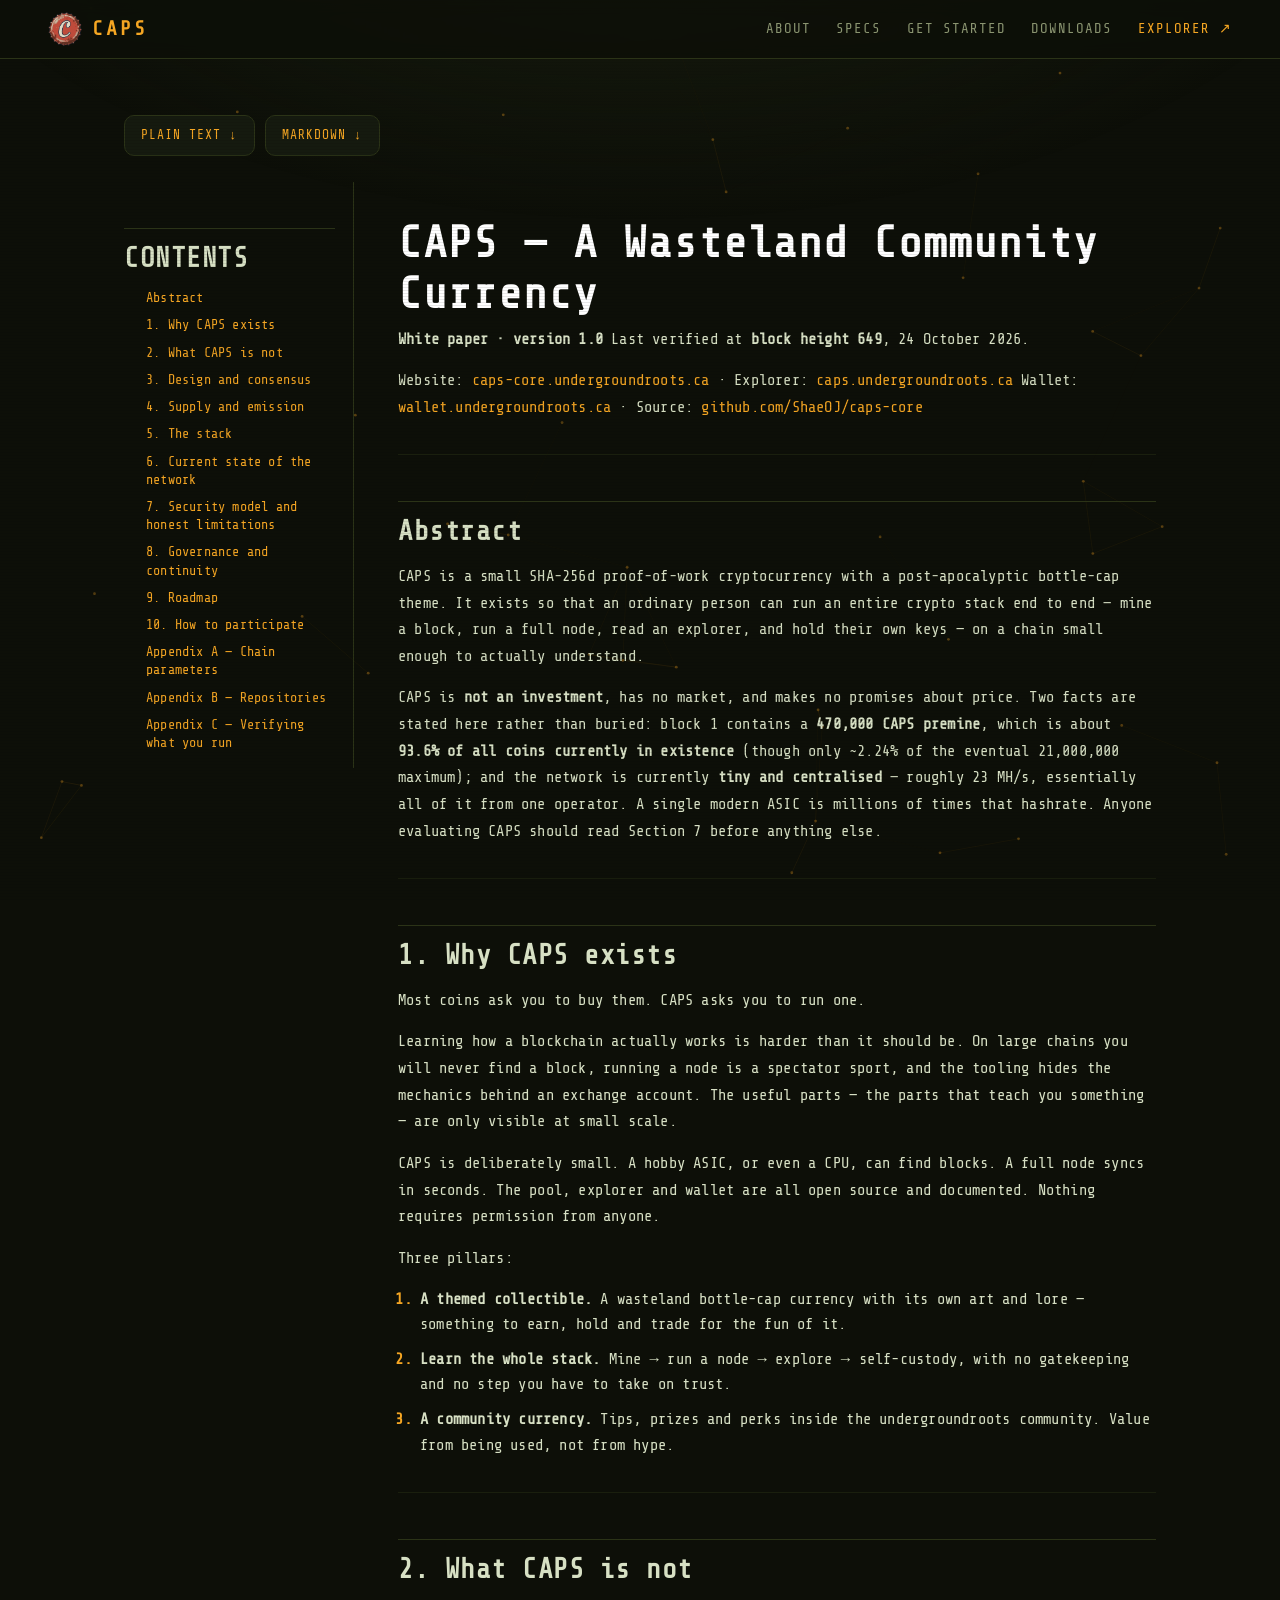
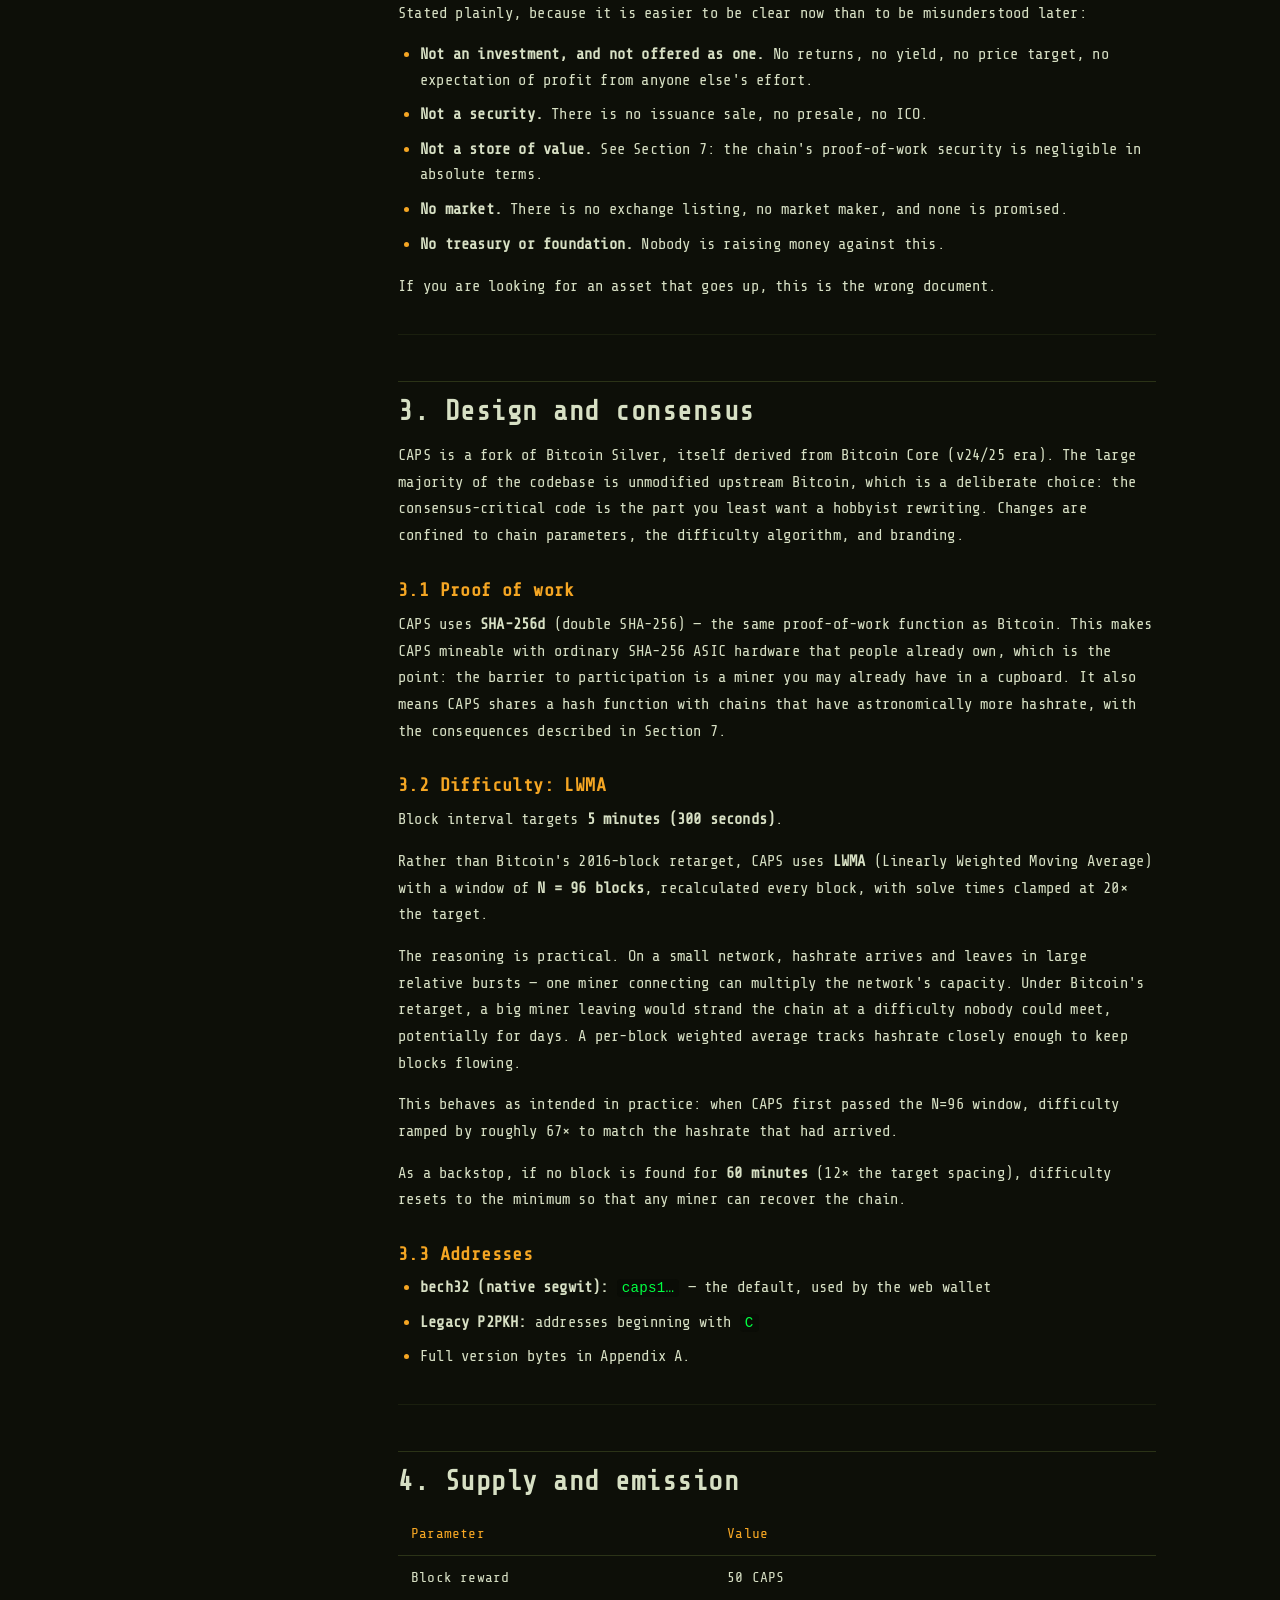
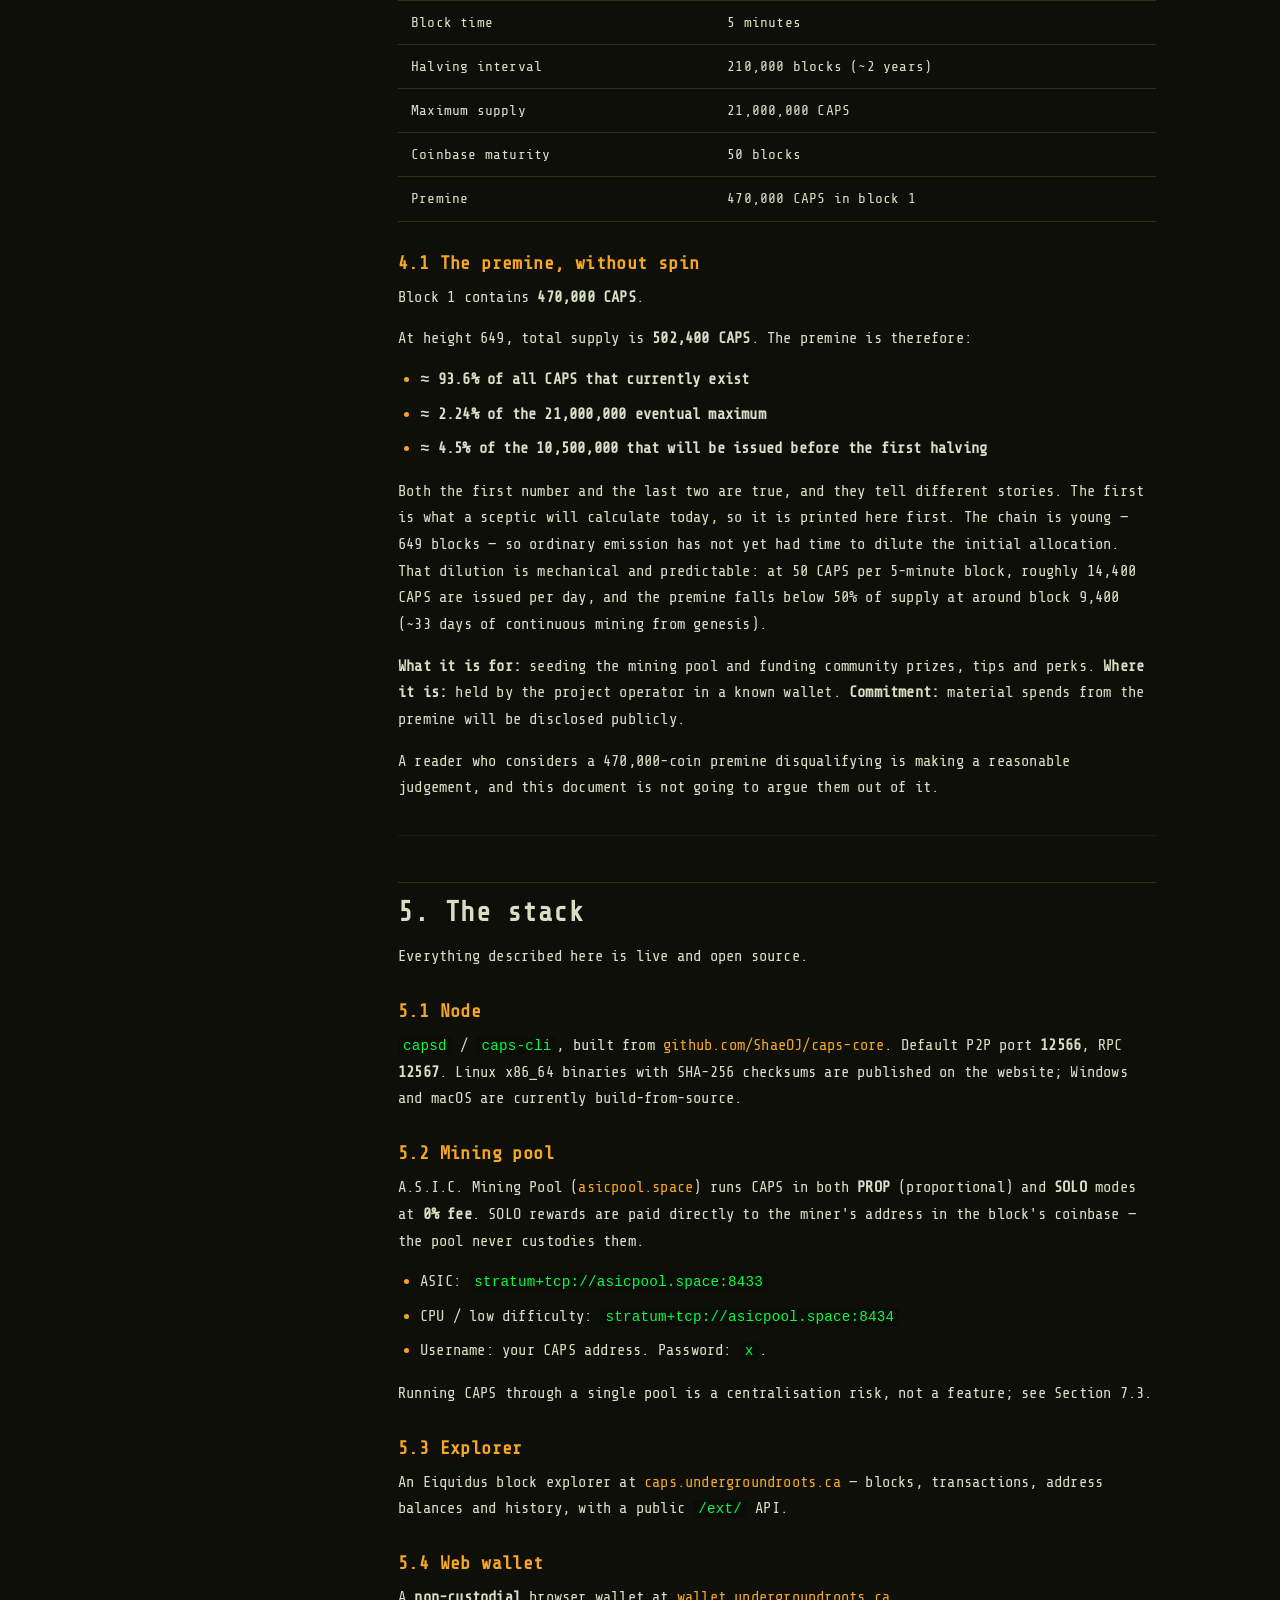
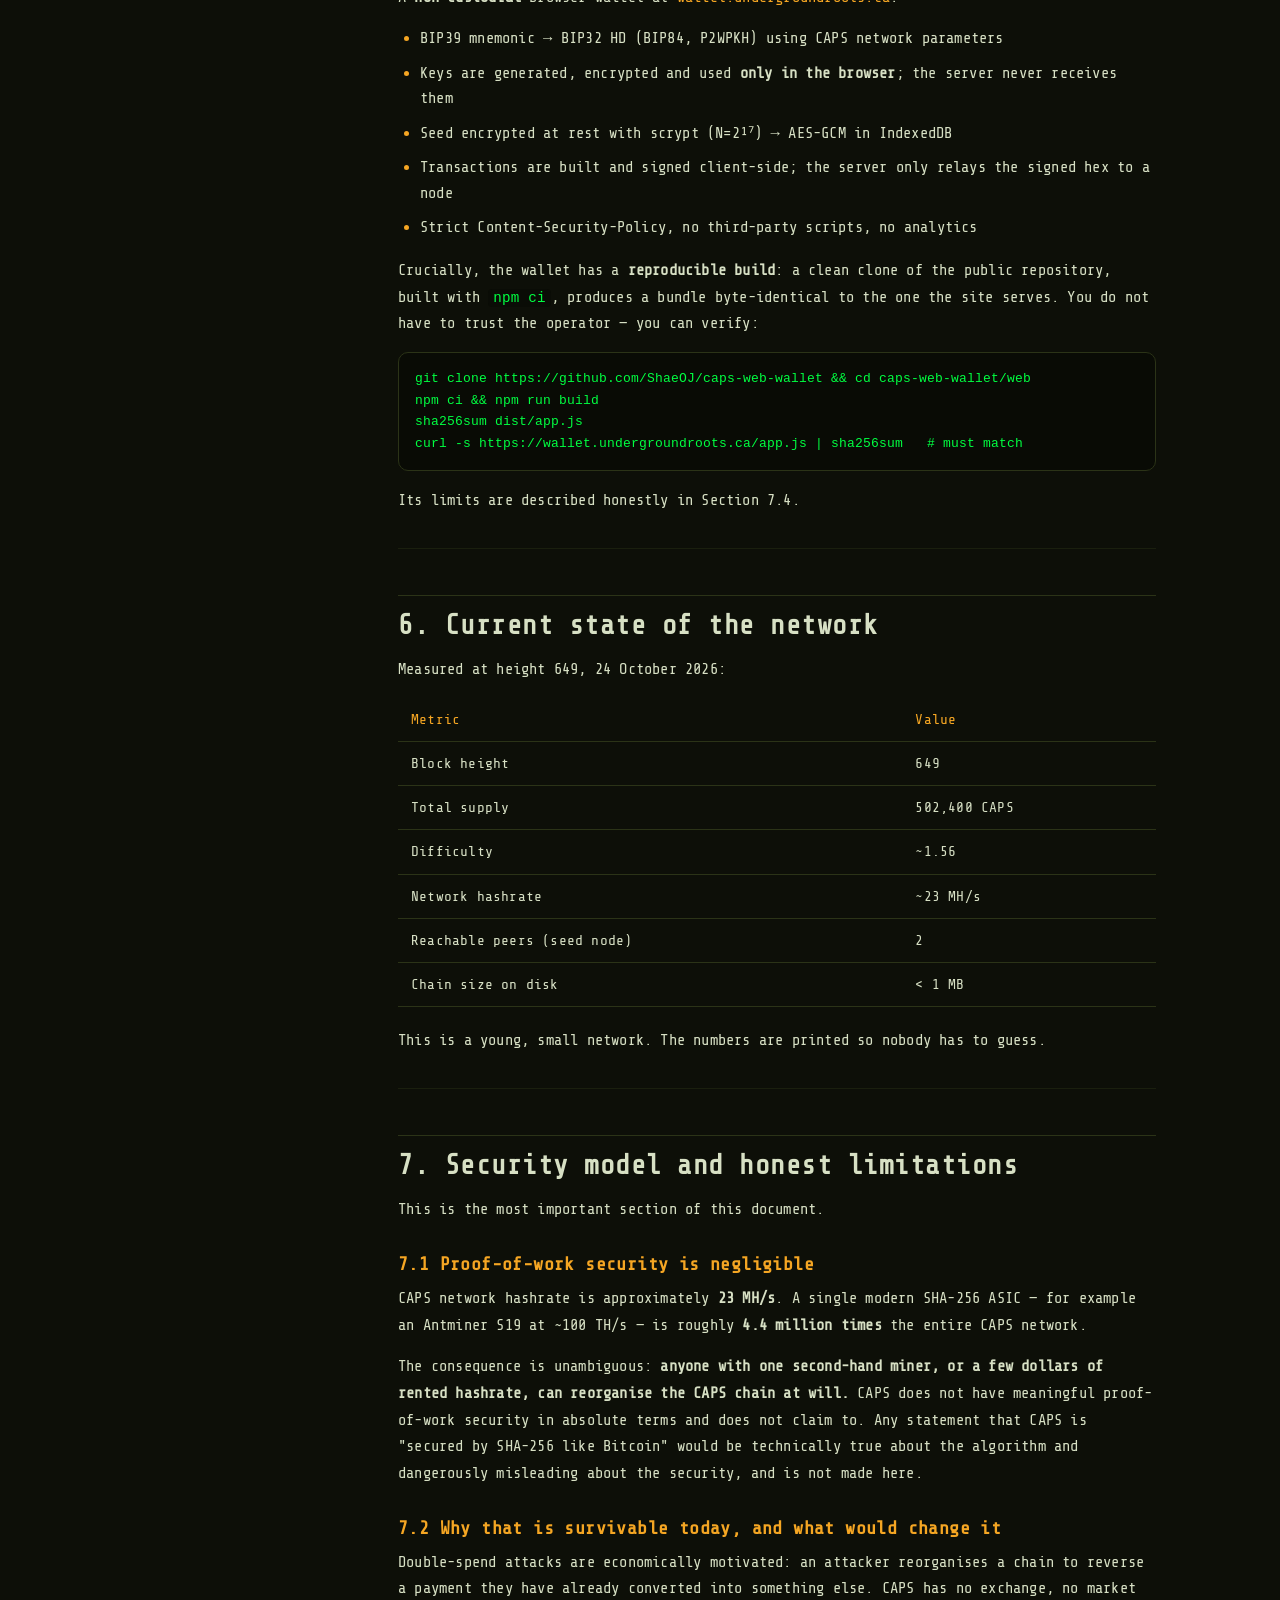
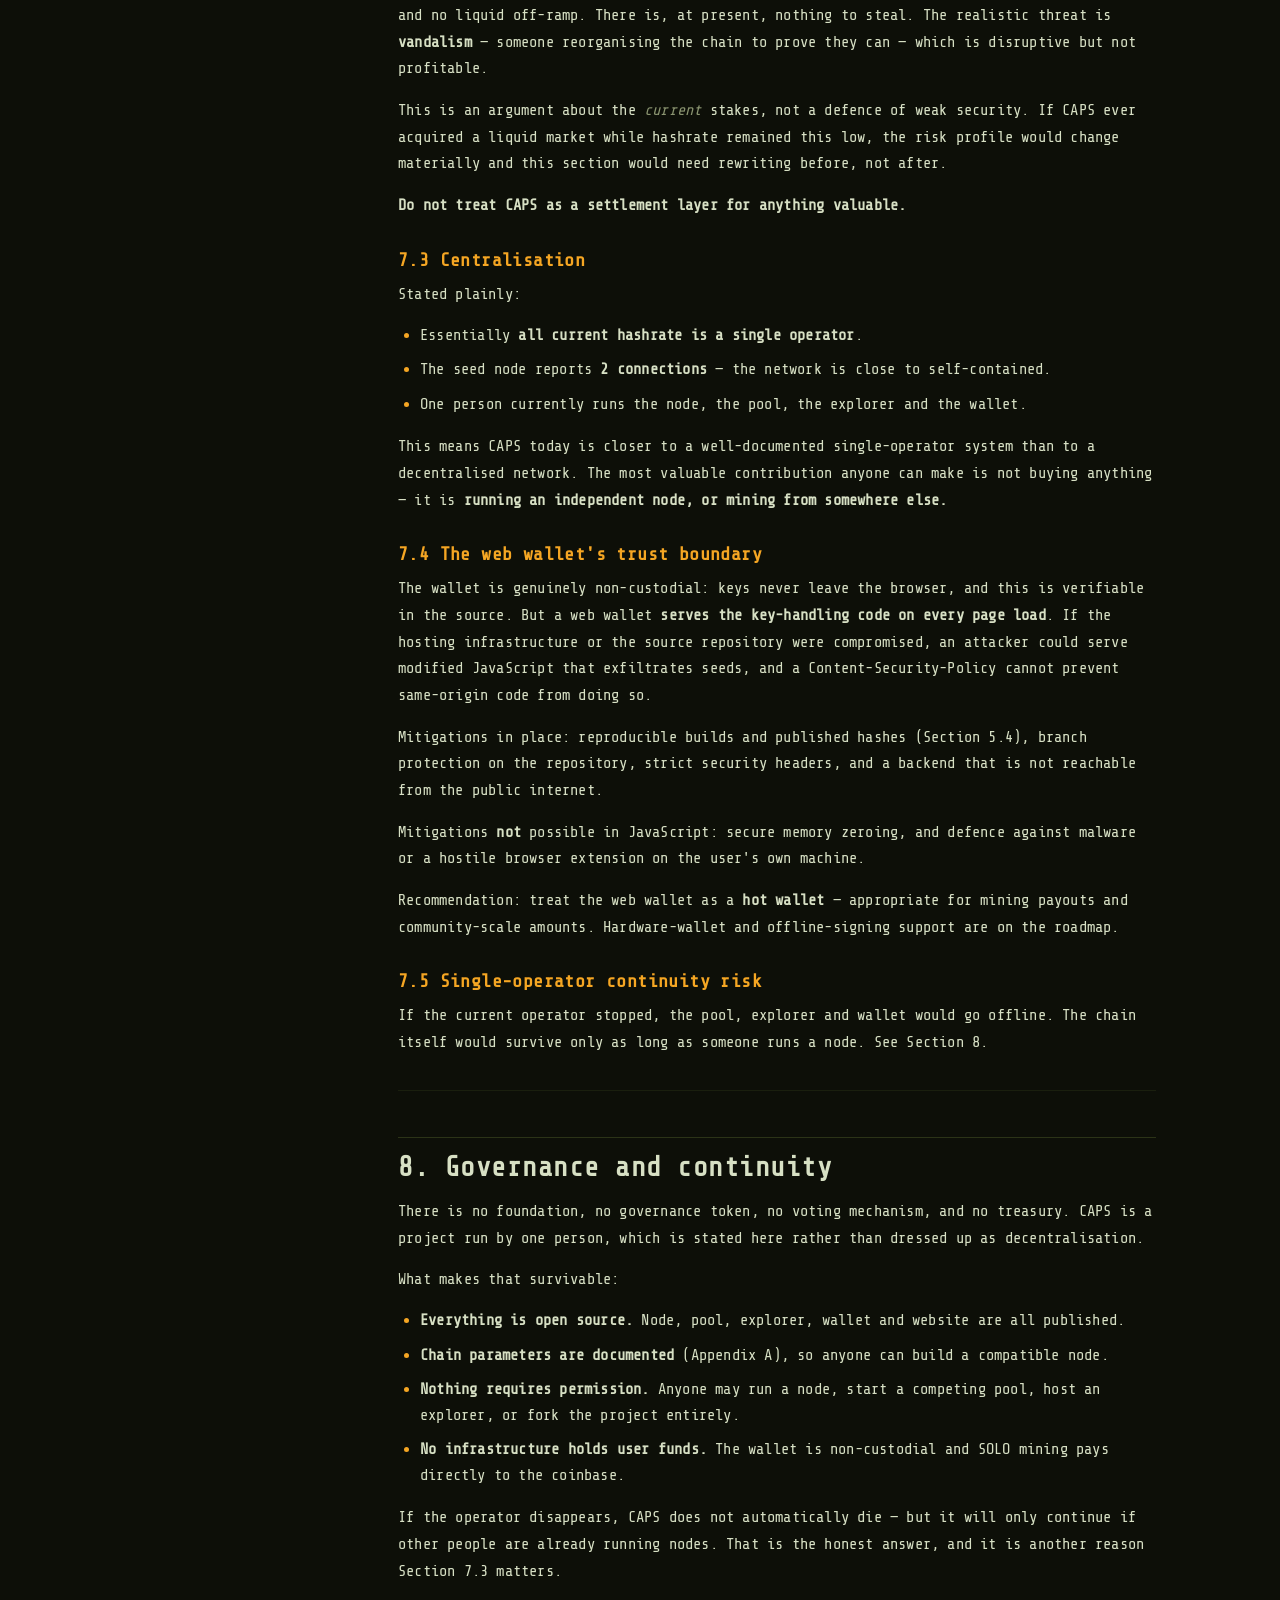
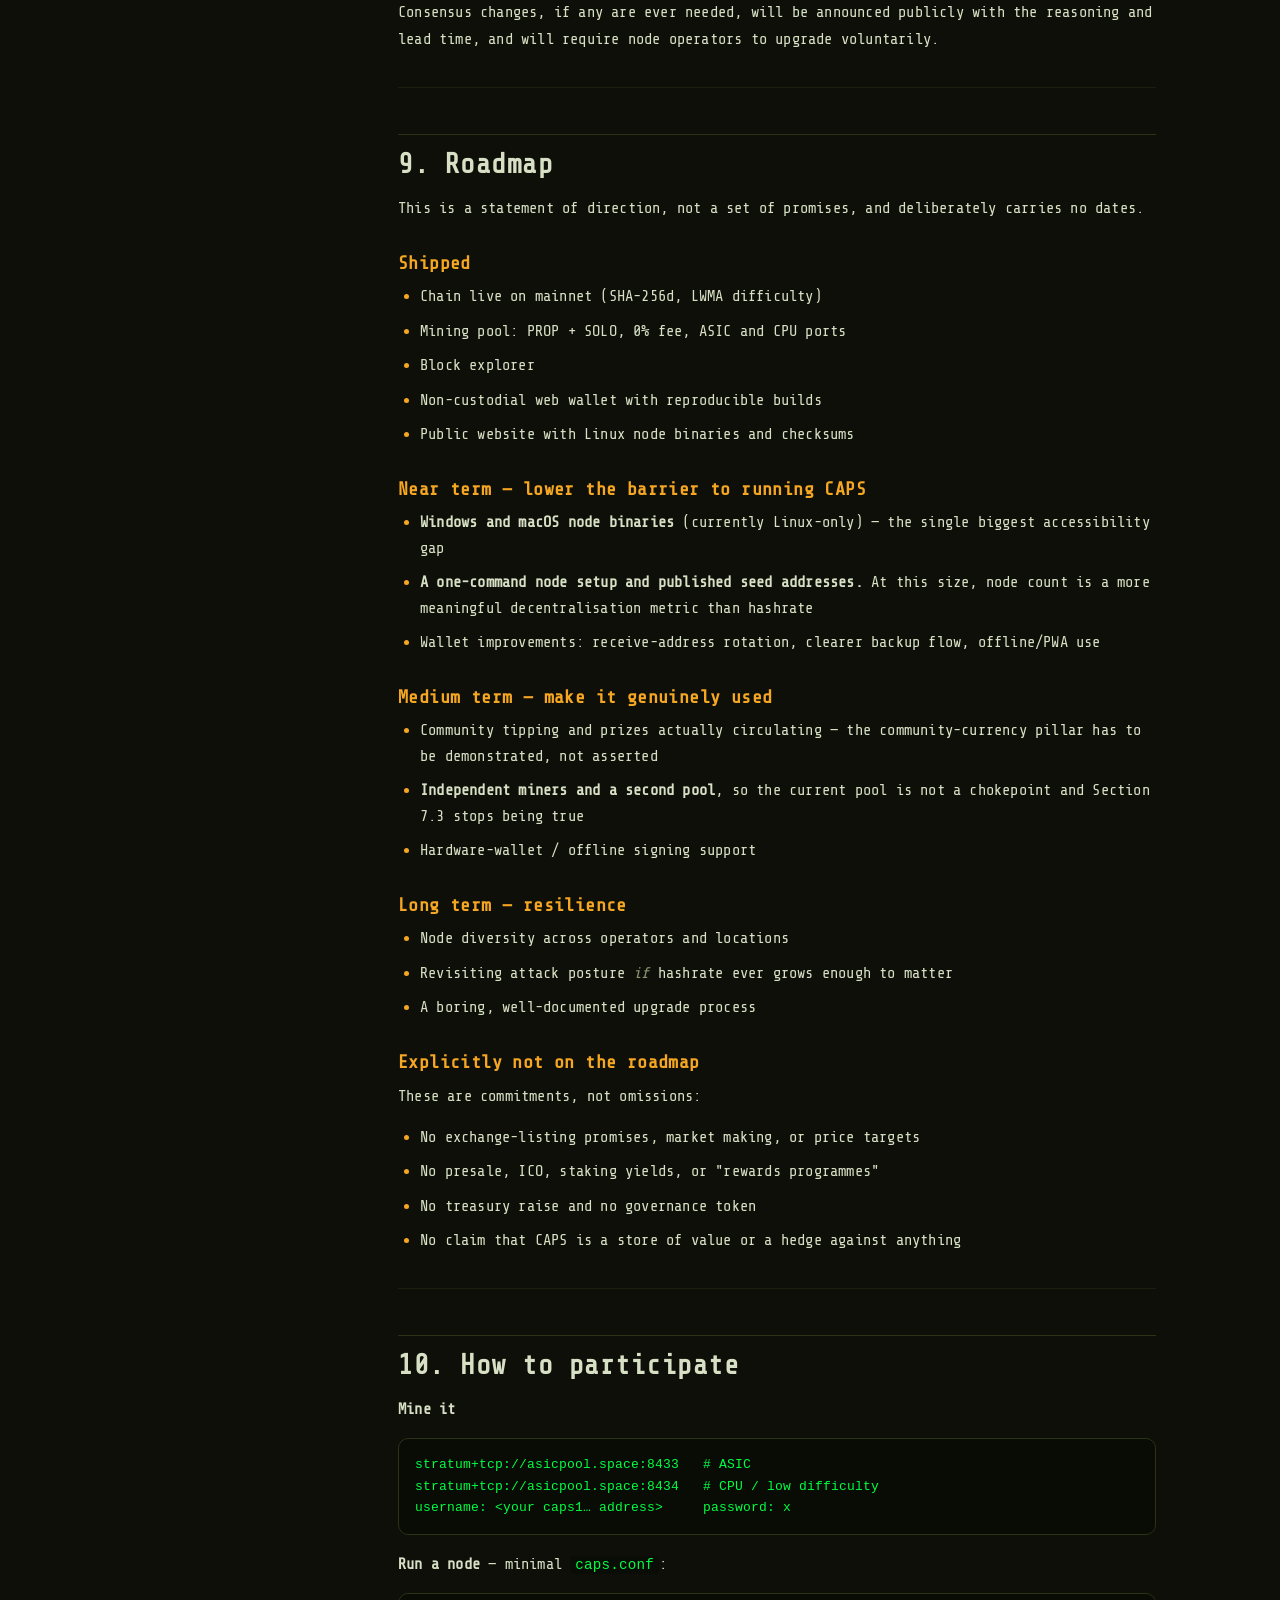
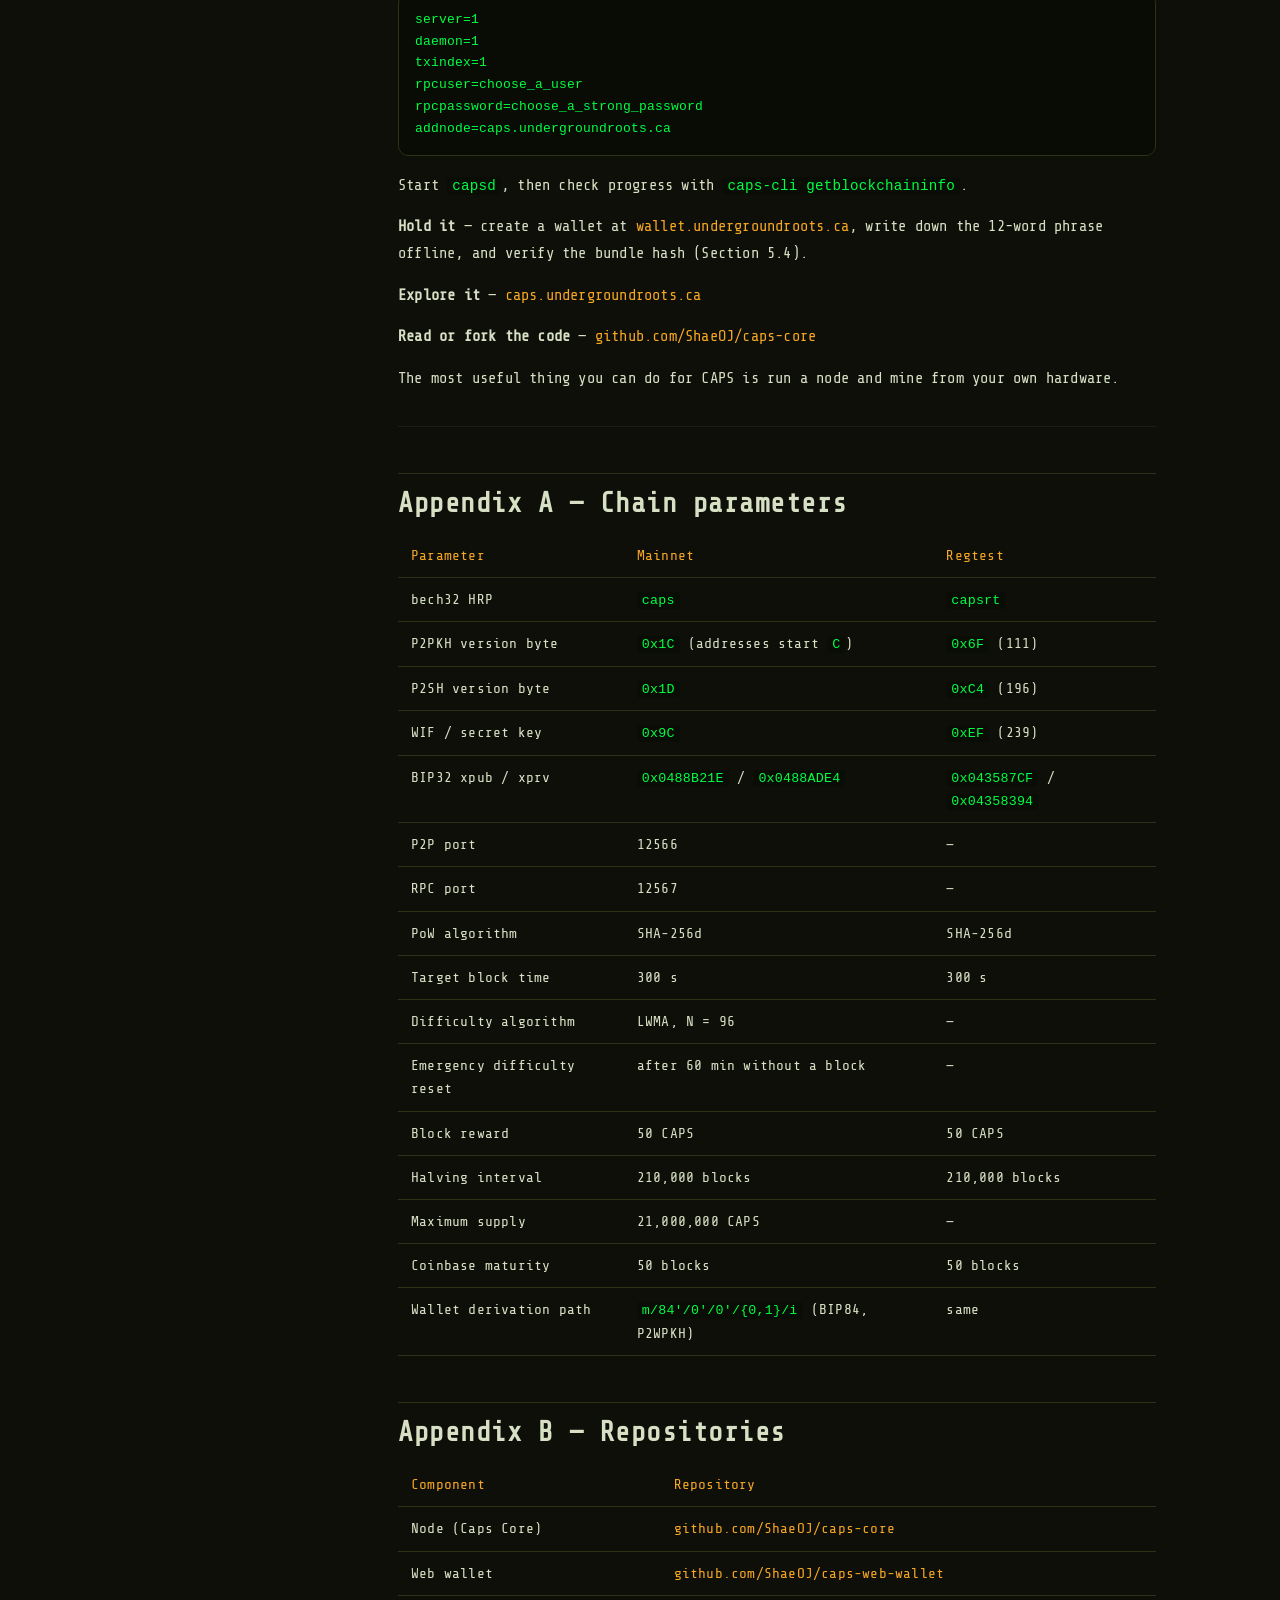
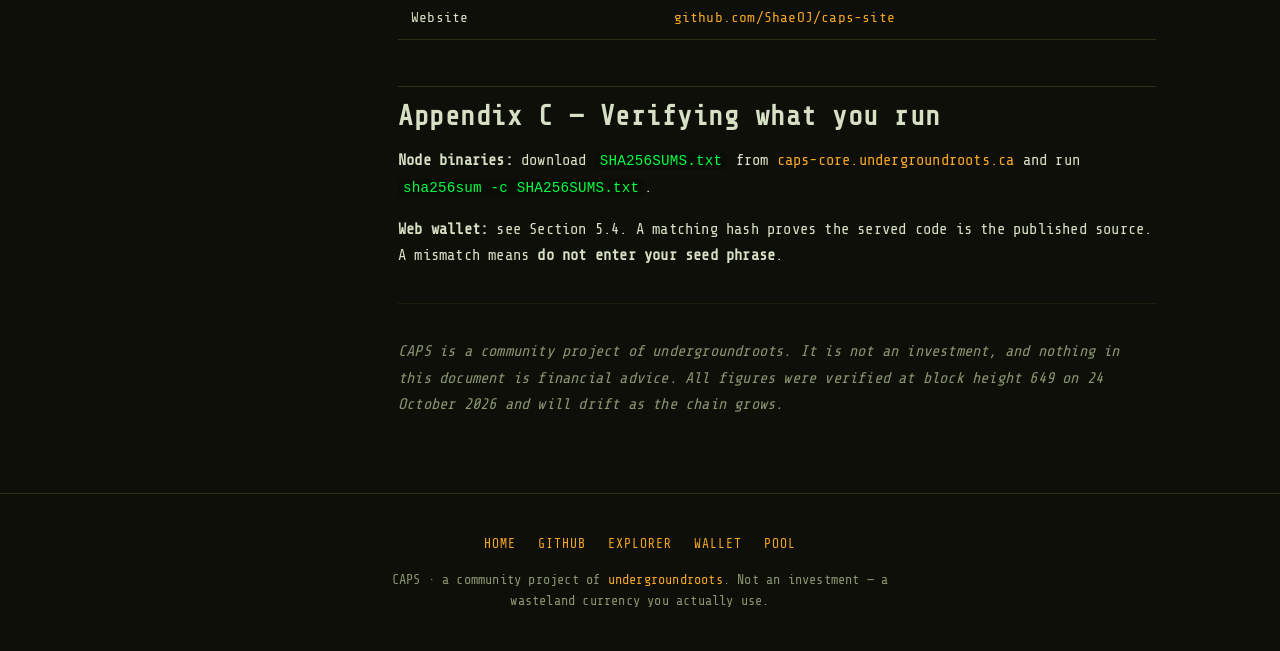
==== whitepaper/index.html @ e80e2172 "Auto-refresh the white paper's live figures daily The paper stamps itself "last verified at height N" ====
<!doctype html>
<html lang="en"><head>
<meta charset="utf-8">
<meta name="viewport" content="width=device-width, initial-scale=1">
<meta name="color-scheme" content="dark">
<title>CAPS White Paper v1.0</title>
<meta name="description" content="The CAPS white paper: design, consensus, supply and emission, the premine stated plainly, and an honest account of the network's security limitations.">
<meta property="og:title" content="CAPS White Paper v1.0">
<meta property="og:description" content="Design, consensus, supply, and an honest account of CAPS's security limitations.">
<meta property="og:image" content="/assets/caps-og.png">
<link rel="icon" type="image/png" href="/assets/favicon.png">
<link rel="stylesheet" href="/assets/style.css">
<link rel="stylesheet" href="/assets/paper.css">
</head><body>
<canvas id="bgfx" aria-hidden="true"></canvas>
<div class="scanlines" aria-hidden="true"></div>

<header class="site-nav">
  <a class="brand" href="/"><img src="/assets/caps-logo.png" alt="" width="34" height="34"><span>CAPS</span></a>
  <nav>
    <a href="/#about">About</a>
    <a href="/#specs">Specs</a>
    <a href="/#start">Get started</a>
    <a href="/#downloads">Downloads</a>
    <a class="ext" href="https://caps.undergroundroots.ca">Explorer &#8599;</a>
  </nav>
</header>

<main class="paper">
  <div class="paper-actions">
    <a class="btn" href="/whitepaper/CAPS_whitepaper_v1.0.txt">Plain text &#8595;</a>
    <a class="btn" href="/whitepaper/CAPS_whitepaper_v1.0.md">Markdown &#8595;</a>
  </div>
  <aside class="toc"><h2>Contents</h2><ul><li><a href="#abstract">Abstract</a></li>
<li><a href="#1-why-caps-exists">1. Why CAPS exists</a></li>
<li><a href="#2-what-caps-is-not">2. What CAPS is not</a></li>
<li><a href="#3-design-and-consensus">3. Design and consensus</a></li>
<li><a href="#4-supply-and-emission">4. Supply and emission</a></li>
<li><a href="#5-the-stack">5. The stack</a></li>
<li><a href="#6-current-state-of-the-network">6. Current state of the network</a></li>
<li><a href="#7-security-model-and-honest-limitations">7. Security model and honest limitations</a></li>
<li><a href="#8-governance-and-continuity">8. Governance and continuity</a></li>
<li><a href="#9-roadmap">9. Roadmap</a></li>
<li><a href="#10-how-to-participate">10. How to participate</a></li>
<li><a href="#appendix-a-chain-parameters">Appendix A — Chain parameters</a></li>
<li><a href="#appendix-b-repositories">Appendix B — Repositories</a></li>
<li><a href="#appendix-c-verifying-what-you-run">Appendix C — Verifying what you run</a></li></ul></aside>
  <article>
<h1>CAPS — A Wasteland Community Currency</h1>
<p><strong>White paper · version 1.0</strong> Last verified at <strong>block height 649</strong>, 24 October 2026.</p>
<p>Website: <a href="https://caps-core.undergroundroots.ca">caps-core.undergroundroots.ca</a> · Explorer: <a href="https://caps.undergroundroots.ca">caps.undergroundroots.ca</a> Wallet: <a href="https://wallet.undergroundroots.ca">wallet.undergroundroots.ca</a> · Source: <a href="https://github.com/ShaeOJ/caps-core">github.com/ShaeOJ/caps-core</a></p>
<hr>
<h2 id="abstract">Abstract</h2>
<p>CAPS is a small SHA-256d proof-of-work cryptocurrency with a post-apocalyptic bottle-cap theme. It exists so that an ordinary person can run an entire crypto stack end to end — mine a block, run a full node, read an explorer, and hold their own keys — on a chain small enough to actually understand.</p>
<p>CAPS is <strong>not an investment</strong>, has no market, and makes no promises about price. Two facts are stated here rather than buried: block 1 contains a <strong>470,000 CAPS premine</strong>, which is about <strong>93.6% of all coins currently in existence</strong> (though only ~2.24% of the eventual 21,000,000 maximum); and the network is currently <strong>tiny and centralised</strong> — roughly 23 MH/s, essentially all of it from one operator. A single modern ASIC is millions of times that hashrate. Anyone evaluating CAPS should read Section 7 before anything else.</p>
<hr>
<h2 id="1-why-caps-exists">1. Why CAPS exists</h2>
<p>Most coins ask you to buy them. CAPS asks you to run one.</p>
<p>Learning how a blockchain actually works is harder than it should be. On large chains you will never find a block, running a node is a spectator sport, and the tooling hides the mechanics behind an exchange account. The useful parts — the parts that teach you something — are only visible at small scale.</p>
<p>CAPS is deliberately small. A hobby ASIC, or even a CPU, can find blocks. A full node syncs in seconds. The pool, explorer and wallet are all open source and documented. Nothing requires permission from anyone.</p>
<p>Three pillars:</p>
<ol><li><strong>A themed collectible.</strong> A wasteland bottle-cap currency with its own art and lore — something to earn, hold and trade for the fun of it.</li><li><strong>Learn the whole stack.</strong> Mine → run a node → explore → self-custody, with no gatekeeping and no step you have to take on trust.</li><li><strong>A community currency.</strong> Tips, prizes and perks inside the undergroundroots community. Value from being used, not from hype.</li></ol>
<hr>
<h2 id="2-what-caps-is-not">2. What CAPS is not</h2>
<p>Stated plainly, because it is easier to be clear now than to be misunderstood later:</p>
<ul><li><strong>Not an investment, and not offered as one.</strong> No returns, no yield, no price target, no expectation of profit from anyone else&#x27;s effort.</li><li><strong>Not a security.</strong> There is no issuance sale, no presale, no ICO.</li><li><strong>Not a store of value.</strong> See Section 7: the chain&#x27;s proof-of-work security is negligible in absolute terms.</li><li><strong>No market.</strong> There is no exchange listing, no market maker, and none is promised.</li><li><strong>No treasury or foundation.</strong> Nobody is raising money against this.</li></ul>
<p>If you are looking for an asset that goes up, this is the wrong document.</p>
<hr>
<h2 id="3-design-and-consensus">3. Design and consensus</h2>
<p>CAPS is a fork of Bitcoin Silver, itself derived from Bitcoin Core (v24/25 era). The large majority of the codebase is unmodified upstream Bitcoin, which is a deliberate choice: the consensus-critical code is the part you least want a hobbyist rewriting. Changes are confined to chain parameters, the difficulty algorithm, and branding.</p>
<h3 id="3-1-proof-of-work">3.1 Proof of work</h3>
<p>CAPS uses <strong>SHA-256d</strong> (double SHA-256) — the same proof-of-work function as Bitcoin. This makes CAPS mineable with ordinary SHA-256 ASIC hardware that people already own, which is the point: the barrier to participation is a miner you may already have in a cupboard. It also means CAPS shares a hash function with chains that have astronomically more hashrate, with the consequences described in Section 7.</p>
<h3 id="3-2-difficulty-lwma">3.2 Difficulty: LWMA</h3>
<p>Block interval targets <strong>5 minutes (300 seconds)</strong>.</p>
<p>Rather than Bitcoin&#x27;s 2016-block retarget, CAPS uses <strong>LWMA</strong> (Linearly Weighted Moving Average) with a window of <strong>N = 96 blocks</strong>, recalculated every block, with solve times clamped at 20× the target.</p>
<p>The reasoning is practical. On a small network, hashrate arrives and leaves in large relative bursts — one miner connecting can multiply the network&#x27;s capacity. Under Bitcoin&#x27;s retarget, a big miner leaving would strand the chain at a difficulty nobody could meet, potentially for days. A per-block weighted average tracks hashrate closely enough to keep blocks flowing.</p>
<p>This behaves as intended in practice: when CAPS first passed the N=96 window, difficulty ramped by roughly 67× to match the hashrate that had arrived.</p>
<p>As a backstop, if no block is found for <strong>60 minutes</strong> (12× the target spacing), difficulty resets to the minimum so that any miner can recover the chain.</p>
<h3 id="3-3-addresses">3.3 Addresses</h3>
<ul><li><strong>bech32 (native segwit):</strong> <code>caps1…</code> — the default, used by the web wallet</li><li><strong>Legacy P2PKH:</strong> addresses beginning with <code>C</code></li><li>Full version bytes in Appendix A.</li></ul>
<hr>
<h2 id="4-supply-and-emission">4. Supply and emission</h2>
<div class="tw"><table><thead><tr><th>Parameter</th><th>Value</th></tr></thead><tbody>
<tr><td>Block reward</td><td>50 CAPS</td></tr>
<tr><td>Block time</td><td>5 minutes</td></tr>
<tr><td>Halving interval</td><td>210,000 blocks (~2 years)</td></tr>
<tr><td>Maximum supply</td><td>21,000,000 CAPS</td></tr>
<tr><td>Coinbase maturity</td><td>50 blocks</td></tr>
<tr><td>Premine</td><td>470,000 CAPS in block 1</td></tr>
</tbody></table></div>
<h3 id="4-1-the-premine-without-spin">4.1 The premine, without spin</h3>
<p>Block 1 contains <strong>470,000 CAPS</strong>.</p>
<p>At height 649, total supply is <strong>502,400 CAPS</strong>. The premine is therefore:</p>
<ul><li><strong>≈ 93.6% of all CAPS that currently exist</strong></li><li><strong>≈ 2.24% of the 21,000,000 eventual maximum</strong></li><li><strong>≈ 4.5% of the 10,500,000 that will be issued before the first halving</strong></li></ul>
<p>Both the first number and the last two are true, and they tell different stories. The first is what a sceptic will calculate today, so it is printed here first. The chain is young — 649 blocks — so ordinary emission has not yet had time to dilute the initial allocation. That dilution is mechanical and predictable: at 50 CAPS per 5-minute block, roughly 14,400 CAPS are issued per day, and the premine falls below 50% of supply at around block 9,400 (~33 days of continuous mining from genesis).</p>
<p><strong>What it is for:</strong> seeding the mining pool and funding community prizes, tips and perks. <strong>Where it is:</strong> held by the project operator in a known wallet. <strong>Commitment:</strong> material spends from the premine will be disclosed publicly.</p>
<p>A reader who considers a 470,000-coin premine disqualifying is making a reasonable judgement, and this document is not going to argue them out of it.</p>
<hr>
<h2 id="5-the-stack">5. The stack</h2>
<p>Everything described here is live and open source.</p>
<h3 id="5-1-node">5.1 Node</h3>
<p><code>capsd</code> / <code>caps-cli</code>, built from <a href="https://github.com/ShaeOJ/caps-core">github.com/ShaeOJ/caps-core</a>. Default P2P port <strong>12566</strong>, RPC <strong>12567</strong>. Linux x86_64 binaries with SHA-256 checksums are published on the website; Windows and macOS are currently build-from-source.</p>
<h3 id="5-2-mining-pool">5.2 Mining pool</h3>
<p>A.S.I.C. Mining Pool (<a href="https://asicpool.space">asicpool.space</a>) runs CAPS in both <strong>PROP</strong> (proportional) and <strong>SOLO</strong> modes at <strong>0% fee</strong>. SOLO rewards are paid directly to the miner&#x27;s address in the block&#x27;s coinbase — the pool never custodies them.</p>
<ul><li>ASIC: <code>stratum+tcp://asicpool.space:8433</code></li><li>CPU / low difficulty: <code>stratum+tcp://asicpool.space:8434</code></li><li>Username: your CAPS address. Password: <code>x</code>.</li></ul>
<p>Running CAPS through a single pool is a centralisation risk, not a feature; see Section 7.3.</p>
<h3 id="5-3-explorer">5.3 Explorer</h3>
<p>An Eiquidus block explorer at <a href="https://caps.undergroundroots.ca">caps.undergroundroots.ca</a> — blocks, transactions, address balances and history, with a public <code>/ext/</code> API.</p>
<h3 id="5-4-web-wallet">5.4 Web wallet</h3>
<p>A <strong>non-custodial</strong> browser wallet at <a href="https://wallet.undergroundroots.ca">wallet.undergroundroots.ca</a>.</p>
<ul><li>BIP39 mnemonic → BIP32 HD (BIP84, P2WPKH) using CAPS network parameters</li><li>Keys are generated, encrypted and used <strong>only in the browser</strong>; the server never receives them</li><li>Seed encrypted at rest with scrypt (N=2¹⁷) → AES-GCM in IndexedDB</li><li>Transactions are built and signed client-side; the server only relays the signed hex to a node</li><li>Strict Content-Security-Policy, no third-party scripts, no analytics</li></ul>
<p>Crucially, the wallet has a <strong>reproducible build</strong>: a clean clone of the public repository, built with <code>npm ci</code>, produces a bundle byte-identical to the one the site serves. You do not have to trust the operator — you can verify:</p>
<pre><code>git clone https://github.com/ShaeOJ/caps-web-wallet &amp;&amp; cd caps-web-wallet/web
npm ci &amp;&amp; npm run build
sha256sum dist/app.js
curl -s https://wallet.undergroundroots.ca/app.js | sha256sum   # must match</code></pre>
<p>Its limits are described honestly in Section 7.4.</p>
<hr>
<h2 id="6-current-state-of-the-network">6. Current state of the network</h2>
<p>Measured at height 649, 24 October 2026:</p>
<div class="tw"><table><thead><tr><th>Metric</th><th>Value</th></tr></thead><tbody>
<tr><td>Block height</td><td>649</td></tr>
<tr><td>Total supply</td><td>502,400 CAPS</td></tr>
<tr><td>Difficulty</td><td>~1.56</td></tr>
<tr><td>Network hashrate</td><td>~23 MH/s</td></tr>
<tr><td>Reachable peers (seed node)</td><td>2</td></tr>
<tr><td>Chain size on disk</td><td>&lt; 1 MB</td></tr>
</tbody></table></div>
<p>This is a young, small network. The numbers are printed so nobody has to guess.</p>
<hr>
<h2 id="7-security-model-and-honest-limitations">7. Security model and honest limitations</h2>
<p>This is the most important section of this document.</p>
<h3 id="7-1-proof-of-work-security-is-negligible">7.1 Proof-of-work security is negligible</h3>
<p>CAPS network hashrate is approximately <strong>23 MH/s</strong>. A single modern SHA-256 ASIC — for example an Antminer S19 at ~100 TH/s — is roughly <strong>4.4 million times</strong> the entire CAPS network.</p>
<p>The consequence is unambiguous: <strong>anyone with one second-hand miner, or a few dollars of rented hashrate, can reorganise the CAPS chain at will.</strong> CAPS does not have meaningful proof-of-work security in absolute terms and does not claim to. Any statement that CAPS is &quot;secured by SHA-256 like Bitcoin&quot; would be technically true about the algorithm and dangerously misleading about the security, and is not made here.</p>
<h3 id="7-2-why-that-is-survivable-today-and-what-would-change-it">7.2 Why that is survivable today, and what would change it</h3>
<p>Double-spend attacks are economically motivated: an attacker reorganises a chain to reverse a payment they have already converted into something else. CAPS has no exchange, no market and no liquid off-ramp. There is, at present, nothing to steal. The realistic threat is <strong>vandalism</strong> — someone reorganising the chain to prove they can — which is disruptive but not profitable.</p>
<p>This is an argument about the <em>current</em> stakes, not a defence of weak security. If CAPS ever acquired a liquid market while hashrate remained this low, the risk profile would change materially and this section would need rewriting before, not after.</p>
<p><strong>Do not treat CAPS as a settlement layer for anything valuable.</strong></p>
<h3 id="7-3-centralisation">7.3 Centralisation</h3>
<p>Stated plainly:</p>
<ul><li>Essentially <strong>all current hashrate is a single operator</strong>.</li><li>The seed node reports <strong>2 connections</strong> — the network is close to self-contained.</li><li>One person currently runs the node, the pool, the explorer and the wallet.</li></ul>
<p>This means CAPS today is closer to a well-documented single-operator system than to a decentralised network. The most valuable contribution anyone can make is not buying anything — it is <strong>running an independent node, or mining from somewhere else.</strong></p>
<h3 id="7-4-the-web-wallet-s-trust-boundary">7.4 The web wallet&#x27;s trust boundary</h3>
<p>The wallet is genuinely non-custodial: keys never leave the browser, and this is verifiable in the source. But a web wallet <strong>serves the key-handling code on every page load</strong>. If the hosting infrastructure or the source repository were compromised, an attacker could serve modified JavaScript that exfiltrates seeds, and a Content-Security-Policy cannot prevent same-origin code from doing so.</p>
<p>Mitigations in place: reproducible builds and published hashes (Section 5.4), branch protection on the repository, strict security headers, and a backend that is not reachable from the public internet.</p>
<p>Mitigations <strong>not</strong> possible in JavaScript: secure memory zeroing, and defence against malware or a hostile browser extension on the user&#x27;s own machine.</p>
<p>Recommendation: treat the web wallet as a <strong>hot wallet</strong> — appropriate for mining payouts and community-scale amounts. Hardware-wallet and offline-signing support are on the roadmap.</p>
<h3 id="7-5-single-operator-continuity-risk">7.5 Single-operator continuity risk</h3>
<p>If the current operator stopped, the pool, explorer and wallet would go offline. The chain itself would survive only as long as someone runs a node. See Section 8.</p>
<hr>
<h2 id="8-governance-and-continuity">8. Governance and continuity</h2>
<p>There is no foundation, no governance token, no voting mechanism, and no treasury. CAPS is a project run by one person, which is stated here rather than dressed up as decentralisation.</p>
<p>What makes that survivable:</p>
<ul><li><strong>Everything is open source.</strong> Node, pool, explorer, wallet and website are all published.</li><li><strong>Chain parameters are documented</strong> (Appendix A), so anyone can build a compatible node.</li><li><strong>Nothing requires permission.</strong> Anyone may run a node, start a competing pool, host an explorer, or fork the project entirely.</li><li><strong>No infrastructure holds user funds.</strong> The wallet is non-custodial and SOLO mining pays directly to the coinbase.</li></ul>
<p>If the operator disappears, CAPS does not automatically die — but it will only continue if other people are already running nodes. That is the honest answer, and it is another reason Section 7.3 matters.</p>
<p>Consensus changes, if any are ever needed, will be announced publicly with the reasoning and lead time, and will require node operators to upgrade voluntarily.</p>
<hr>
<h2 id="9-roadmap">9. Roadmap</h2>
<p>This is a statement of direction, not a set of promises, and deliberately carries no dates.</p>
<h3 id="shipped">Shipped</h3>
<ul><li>Chain live on mainnet (SHA-256d, LWMA difficulty)</li><li>Mining pool: PROP + SOLO, 0% fee, ASIC and CPU ports</li><li>Block explorer</li><li>Non-custodial web wallet with reproducible builds</li><li>Public website with Linux node binaries and checksums</li></ul>
<h3 id="near-term-lower-the-barrier-to-running-caps">Near term — lower the barrier to running CAPS</h3>
<ul><li><strong>Windows and macOS node binaries</strong> (currently Linux-only) — the single biggest accessibility gap</li><li><strong>A one-command node setup and published seed addresses.</strong> At this size, node count is a more meaningful decentralisation metric than hashrate</li><li>Wallet improvements: receive-address rotation, clearer backup flow, offline/PWA use</li></ul>
<h3 id="medium-term-make-it-genuinely-used">Medium term — make it genuinely used</h3>
<ul><li>Community tipping and prizes actually circulating — the community-currency pillar has to be demonstrated, not asserted</li><li><strong>Independent miners and a second pool</strong>, so the current pool is not a chokepoint and Section 7.3 stops being true</li><li>Hardware-wallet / offline signing support</li></ul>
<h3 id="long-term-resilience">Long term — resilience</h3>
<ul><li>Node diversity across operators and locations</li><li>Revisiting attack posture <em>if</em> hashrate ever grows enough to matter</li><li>A boring, well-documented upgrade process</li></ul>
<h3 id="explicitly-not-on-the-roadmap">Explicitly not on the roadmap</h3>
<p>These are commitments, not omissions:</p>
<ul><li>No exchange-listing promises, market making, or price targets</li><li>No presale, ICO, staking yields, or &quot;rewards programmes&quot;</li><li>No treasury raise and no governance token</li><li>No claim that CAPS is a store of value or a hedge against anything</li></ul>
<hr>
<h2 id="10-how-to-participate">10. How to participate</h2>
<p><strong>Mine it</strong></p>
<pre><code>stratum+tcp://asicpool.space:8433   # ASIC
stratum+tcp://asicpool.space:8434   # CPU / low difficulty
username: &lt;your caps1… address&gt;     password: x</code></pre>
<p><strong>Run a node</strong> — minimal <code>caps.conf</code>:</p>
<pre><code>server=1
daemon=1
txindex=1
rpcuser=choose_a_user
rpcpassword=choose_a_strong_password
addnode=caps.undergroundroots.ca</code></pre>
<p>Start <code>capsd</code>, then check progress with <code>caps-cli getblockchaininfo</code>.</p>
<p><strong>Hold it</strong> — create a wallet at <a href="https://wallet.undergroundroots.ca">wallet.undergroundroots.ca</a>, write down the 12-word phrase offline, and verify the bundle hash (Section 5.4).</p>
<p><strong>Explore it</strong> — <a href="https://caps.undergroundroots.ca">caps.undergroundroots.ca</a></p>
<p><strong>Read or fork the code</strong> — <a href="https://github.com/ShaeOJ/caps-core">github.com/ShaeOJ/caps-core</a></p>
<p>The most useful thing you can do for CAPS is run a node and mine from your own hardware.</p>
<hr>
<h2 id="appendix-a-chain-parameters">Appendix A — Chain parameters</h2>
<div class="tw"><table><thead><tr><th>Parameter</th><th>Mainnet</th><th>Regtest</th></tr></thead><tbody>
<tr><td>bech32 HRP</td><td><code>caps</code></td><td><code>capsrt</code></td></tr>
<tr><td>P2PKH version byte</td><td><code>0x1C</code> (addresses start <code>C</code>)</td><td><code>0x6F</code> (111)</td></tr>
<tr><td>P2SH version byte</td><td><code>0x1D</code></td><td><code>0xC4</code> (196)</td></tr>
<tr><td>WIF / secret key</td><td><code>0x9C</code></td><td><code>0xEF</code> (239)</td></tr>
<tr><td>BIP32 xpub / xprv</td><td><code>0x0488B21E</code> / <code>0x0488ADE4</code></td><td><code>0x043587CF</code> / <code>0x04358394</code></td></tr>
<tr><td>P2P port</td><td>12566</td><td>—</td></tr>
<tr><td>RPC port</td><td>12567</td><td>—</td></tr>
<tr><td>PoW algorithm</td><td>SHA-256d</td><td>SHA-256d</td></tr>
<tr><td>Target block time</td><td>300 s</td><td>300 s</td></tr>
<tr><td>Difficulty algorithm</td><td>LWMA, N = 96</td><td>—</td></tr>
<tr><td>Emergency difficulty reset</td><td>after 60 min without a block</td><td>—</td></tr>
<tr><td>Block reward</td><td>50 CAPS</td><td>50 CAPS</td></tr>
<tr><td>Halving interval</td><td>210,000 blocks</td><td>210,000 blocks</td></tr>
<tr><td>Maximum supply</td><td>21,000,000 CAPS</td><td>—</td></tr>
<tr><td>Coinbase maturity</td><td>50 blocks</td><td>50 blocks</td></tr>
<tr><td>Wallet derivation path</td><td><code>m/84&#x27;/0&#x27;/0&#x27;/{0,1}/i</code> (BIP84, P2WPKH)</td><td>same</td></tr>
</tbody></table></div>
<h2 id="appendix-b-repositories">Appendix B — Repositories</h2>
<div class="tw"><table><thead><tr><th>Component</th><th>Repository</th></tr></thead><tbody>
<tr><td>Node (Caps Core)</td><td><a href="https://github.com/ShaeOJ/caps-core">github.com/ShaeOJ/caps-core</a></td></tr>
<tr><td>Web wallet</td><td><a href="https://github.com/ShaeOJ/caps-web-wallet">github.com/ShaeOJ/caps-web-wallet</a></td></tr>
<tr><td>Website</td><td><a href="https://github.com/ShaeOJ/caps-site">github.com/ShaeOJ/caps-site</a></td></tr>
</tbody></table></div>
<h2 id="appendix-c-verifying-what-you-run">Appendix C — Verifying what you run</h2>
<p><strong>Node binaries:</strong> download <code>SHA256SUMS.txt</code> from <a href="https://caps-core.undergroundroots.ca">caps-core.undergroundroots.ca</a> and run <code>sha256sum -c SHA256SUMS.txt</code>.</p>
<p><strong>Web wallet:</strong> see Section 5.4. A matching hash proves the served code is the published source. A mismatch means <strong>do not enter your seed phrase</strong>.</p>
<hr>
<p><em>CAPS is a community project of undergroundroots. It is not an investment, and nothing in this document is financial advice. All figures were verified at block height 649 on 24 October 2026 and will drift as the chain grows.</em></p>
  </article>
</main>

<footer class="site-foot">
  <div class="foot-links">
    <a href="/">Home</a>
    <a href="https://github.com/ShaeOJ/caps-core">GitHub</a>
    <a href="https://caps.undergroundroots.ca">Explorer</a>
    <a href="https://wallet.undergroundroots.ca">Wallet</a>
    <a href="https://asicpool.space">Pool</a>
  </div>
  <p>CAPS &middot; a community project of <a href="https://undergroundroots.ca">undergroundroots</a>. Not an investment &mdash; a wasteland currency you actually use.</p>
</footer>
<script src="/assets/bgfx.js" defer></script>
</body></html>
---- assets/style.css ----
@font-face {
  font-family: 'Share Tech Mono';
  src: url('/assets/sharetechmono.woff2') format('woff2');
  font-weight: 400; font-style: normal; font-display: swap;
}

:root {
  --bg: #0d0f08;
  --bg2: #11140b;
  --panel: #151a0f;
  --line: #2b3317;
  --fg: #d7e0c4;
  --muted: #8a9470;
  --amber: #f5a623;
  --amber-dim: #c9861b;
  --accent-rgb: 245, 166, 35; /* drives the #bgfx lattice tint */
  --green: #00ff41;
  --radius: 10px;
  --mono: 'Share Tech Mono', ui-monospace, 'Cascadia Code', Consolas, monospace;
}

* { box-sizing: border-box; }
html { scroll-behavior: smooth; }
body {
  margin: 0;
  /* base colour only — the gradient wash lives on ::before UNDER #bgfx so the
     lattice animation stays visible across the whole page */
  background: var(--bg);
  color: var(--fg);
  font-family: var(--mono);
  line-height: 1.6;
  letter-spacing: .2px;
  -webkit-font-smoothing: antialiased;
}
a { color: var(--amber); text-decoration: none; }
a:hover { color: var(--amber-dim); text-decoration: underline; }
code { color: var(--green); background: #0a0c06; padding: 1px 5px; border-radius: 4px; font-size: .92em; }
h1, h2, h3 { line-height: 1.2; }

/* gradient wash sits UNDER the lattice canvas */
body::before {
  content: ""; position: fixed; inset: 0; z-index: -1; pointer-events: none;
  background: radial-gradient(1100px 600px at 50% -200px, #1a2010 0%, transparent 70%);
}

/* background FX lattice (drifting nodes + hash pulses + block builds) */
#bgfx { position: fixed; inset: 0; width: 100%; height: 100%; z-index: 0; pointer-events: none; }

/* page sections sit above the canvas; keep their fills translucent so the
   lattice reads through the whole page rather than only behind the nav */
.site-nav, main { position: relative; z-index: 1; }

/* faint CRT scanlines */
.scanlines {
  position: fixed; inset: 0; pointer-events: none; z-index: 2; opacity: .35;
  background: repeating-linear-gradient(to bottom, rgba(0,0,0,0) 0 2px, rgba(0,0,0,.25) 2px 3px);
  mix-blend-mode: multiply;
}

/* nav */
.site-nav {
  position: sticky; top: 0; z-index: 3;
  display: flex; align-items: center; justify-content: space-between;
  gap: 18px; padding: 12px clamp(16px, 5vw, 48px);
  background: rgba(13,15,8,.82); backdrop-filter: blur(8px);
  border-bottom: 1px solid var(--line);
}
.brand { display: flex; align-items: center; gap: 10px; color: var(--amber); font-size: 20px; font-weight: 700; letter-spacing: 3px; }
.brand:hover { text-decoration: none; }
.site-nav nav { display: flex; gap: clamp(10px, 2vw, 26px); flex-wrap: wrap; font-size: 14px; }
.site-nav nav a { color: var(--muted); letter-spacing: 1px; text-transform: uppercase; }
.site-nav nav a:hover { color: var(--green); text-decoration: none; }
.site-nav .ext { color: var(--amber); }

main { max-width: 980px; margin: 0 auto; padding: 0 clamp(16px, 5vw, 24px); position: relative; z-index: 1; }

/* hero */
.hero { text-align: center; padding: clamp(48px, 10vw, 110px) 0 60px; }
.hero-logo { width: clamp(140px, 30vw, 210px); height: auto; filter: drop-shadow(0 0 24px rgba(245,166,35,.35)); animation: float 6s ease-in-out infinite; }
@keyframes float { 0%,100% { transform: translateY(0); } 50% { transform: translateY(-10px); } }
.hero h1 { font-size: clamp(52px, 13vw, 104px); margin: 14px 0 0; letter-spacing: clamp(6px, 3vw, 20px); color: #fff; text-shadow: 0 0 30px rgba(245,166,35,.45); }
.hero .tag { font-size: clamp(18px, 4vw, 26px); color: var(--amber); margin: 6px 0 20px; letter-spacing: 2px; }
.hero .sub { max-width: 640px; margin: 0 auto 28px; color: var(--fg); font-size: clamp(15px, 2.4vw, 18px); }
.hero .sub b { color: var(--green); }
.cta { display: flex; flex-wrap: wrap; gap: 12px; justify-content: center; }
.hero .honest { max-width: 560px; margin: 30px auto 0; color: var(--muted); font-size: 13.5px; border-top: 1px solid var(--line); padding-top: 18px; }
.hero .honest b { color: var(--amber); }

.btn {
  display: inline-block; padding: 11px 20px; border: 1px solid var(--line);
  border-radius: var(--radius); color: var(--fg); background: var(--panel);
  letter-spacing: 1px; font-size: 14px; text-transform: uppercase; transition: .15s;
}
.btn:hover { border-color: var(--amber); color: var(--amber); text-decoration: none; transform: translateY(-1px); }
.btn.primary { background: linear-gradient(180deg, #ffbf47, var(--amber)); color: #1a1400; border-color: var(--amber); font-weight: 700; }
.btn.primary:hover { color: #1a1400; box-shadow: 0 0 22px rgba(245,166,35,.4); }
.btn.ghost { background: transparent; color: var(--muted); }

/* bands */
.band { padding: clamp(44px, 8vw, 80px) 0; border-top: 1px solid var(--line); }
.band.alt { background: linear-gradient(180deg, rgba(17,20,11,.72), transparent); }
.band h2 { font-size: clamp(24px, 5vw, 34px); color: #fff; margin: 0 0 8px; letter-spacing: 1px; }
.band h2 .num { color: var(--amber); font-size: .6em; margin-right: 12px; vertical-align: middle; opacity: .8; }
.lead { color: var(--muted); font-size: 17px; margin: 0 0 28px; }

/* pillars */
.pillars { display: grid; grid-template-columns: repeat(auto-fit, minmax(230px, 1fr)); gap: 16px; }
.card { background: rgba(21,26,15,.78); -webkit-backdrop-filter: blur(6px); backdrop-filter: blur(6px); border: 1px solid var(--line); border-radius: var(--radius); padding: 22px; transition: .15s; }
.card:hover { border-color: var(--amber); transform: translateY(-3px); box-shadow: 0 10px 30px rgba(0,0,0,.4); }
.card .ico { font-size: 30px; margin-bottom: 8px; }
.card h3 { margin: 0 0 8px; color: var(--amber); font-size: 18px; letter-spacing: .5px; }
.card p { margin: 0; color: var(--fg); font-size: 14.5px; }
.note { margin-top: 26px; color: var(--muted); font-size: 14px; background: var(--panel); border-left: 3px solid var(--amber); border-radius: 6px; padding: 14px 16px; }
.note b { color: var(--amber); }

/* specs table */
.table-wrap { overflow-x: auto; }
table.specs { width: 100%; border-collapse: collapse; font-size: 15px; }
table.specs th, table.specs td { text-align: left; padding: 12px 14px; border-bottom: 1px solid var(--line); }
table.specs th { color: var(--amber); font-weight: 400; width: 38%; white-space: nowrap; }
table.specs td { color: var(--fg); }
table.specs tr:hover td, table.specs tr:hover th { background: rgba(245,166,35,.05); }

/* steps */
.step { margin-bottom: 30px; }
.step h3 { color: var(--green); font-size: 20px; margin: 0 0 8px; letter-spacing: .5px; }
.step p { margin: 0 0 12px; }
.step .hint { color: var(--muted); font-size: 14px; }
pre { background: #090b05; border: 1px solid var(--line); border-radius: var(--radius); padding: 16px; overflow-x: auto; margin: 0 0 12px; }
pre code { background: none; color: var(--green); padding: 0; font-size: 13.5px; line-height: 1.7; }

/* downloads */
.dl-grid { display: grid; grid-template-columns: repeat(auto-fit, minmax(240px, 1fr)); gap: 16px; }
.dl { display: flex; gap: 14px; align-items: flex-start; background: rgba(21,26,15,.78); -webkit-backdrop-filter: blur(6px); backdrop-filter: blur(6px); border: 1px solid var(--line); border-radius: var(--radius); padding: 20px; color: var(--fg); transition: .15s; }
.dl:hover { border-color: var(--amber); text-decoration: none; transform: translateY(-3px); box-shadow: 0 10px 30px rgba(0,0,0,.4); }
.dl-ico { font-size: 28px; }
.dl h3 { margin: 0 0 4px; color: var(--amber); font-size: 17px; }
.dl p { margin: 0 0 6px; font-size: 14px; color: var(--fg); }
.dl-meta { color: var(--muted); font-size: 12.5px; word-break: break-all; }

/* footer */
.site-foot { position: relative; z-index: 1; border-top: 1px solid var(--line); margin-top: 20px; padding: 40px clamp(16px, 5vw, 48px); text-align: center; color: var(--muted); font-size: 13.5px; }
.foot-links { display: flex; gap: 22px; justify-content: center; flex-wrap: wrap; margin-bottom: 14px; }
.foot-links a { color: var(--amber); text-transform: uppercase; letter-spacing: 1px; font-size: 13px; }
.site-foot p { margin: 0; max-width: 560px; margin-inline: auto; }

@media (prefers-reduced-motion: reduce) { .hero-logo { animation: none; } * { scroll-behavior: auto; } }
---- assets/paper.css ----
/* White-paper page: long-form reading layout on the CAPS theme.
   Loaded after style.css, which provides the palette and shell. */

.paper {
  max-width: 1080px;
  margin: 0 auto;
  padding: clamp(28px, 5vw, 56px) clamp(16px, 5vw, 24px) 40px;
  position: relative;
  z-index: 1;
  display: grid;
  grid-template-columns: 230px minmax(0, 1fr);
  grid-template-areas: "actions actions" "toc article";
  gap: 0 44px;
  align-items: start;
}

.paper-actions { grid-area: actions; display: flex; gap: 10px; flex-wrap: wrap; margin-bottom: 26px; }
.paper-actions .btn { flex: 0 0 auto; min-width: 0; padding: 9px 16px; font-size: 13px; }

/* sticky table of contents */
.toc {
  grid-area: toc;
  position: sticky; top: 76px;
  border-right: 1px solid var(--line);
  padding-right: 18px;
  max-height: calc(100vh - 110px);
  overflow-y: auto;
}
.toc h2 { font-size: 12px; letter-spacing: 3px; text-transform: uppercase; color: var(--muted); margin-bottom: 12px; }
.toc ul { list-style: none; padding: 0; margin: 0; }
.toc li { margin: 0 0 9px; }
.toc a { color: var(--muted); font-size: 13.5px; line-height: 1.35; display: block; }
.toc a:hover { color: var(--amber); text-decoration: none; }

.paper article { grid-area: article; min-width: 0; }

/* long-form type */
.paper h1 {
  font-size: clamp(30px, 5vw, 44px);
  line-height: 1.15; color: #fff; letter-spacing: 1px;
  margin-bottom: 6px;
}
.paper h2 {
  font-size: clamp(21px, 3.2vw, 27px); color: var(--amber2);
  margin: 46px 0 14px; padding-top: 14px;
  border-top: 1px solid var(--line); letter-spacing: .5px;
}
.paper h3 { font-size: 18.5px; color: var(--amber); margin: 30px 0 10px; letter-spacing: .4px; }
/* keep #anchor jumps clear of the sticky header */
.paper h2[id], .paper h3[id] { scroll-margin-top: 86px; }
.paper p { margin: 0 0 15px; line-height: 1.72; font-size: 15.5px; }
.paper strong { color: var(--fg); font-weight: 700; }
.paper em { color: var(--muted); }
.paper a { color: var(--amber); word-break: break-word; }

.paper ul, .paper ol { margin: 0 0 16px; padding-left: 22px; }
.paper li { margin-bottom: 9px; line-height: 1.65; font-size: 15.5px; }
.paper ul li::marker { color: var(--amber); }
.paper ol li::marker { color: var(--amber); font-weight: 700; }

.paper hr { border: 0; border-top: 1px solid var(--line); margin: 34px 0; opacity: .45; }

.paper pre {
  background: #090b05; border: 1px solid var(--line); border-radius: var(--radius);
  padding: 15px 16px; overflow-x: auto; margin: 0 0 16px;
}
.paper pre code { color: var(--green); font-size: 13px; line-height: 1.65; background: none; padding: 0; }
.paper :not(pre) > code { font-size: .92em; }

/* tables scroll rather than breaking the page on mobile */
.paper .tw { overflow-x: auto; margin: 0 0 20px; }
.paper table { width: 100%; border-collapse: collapse; font-size: 14.5px; }
.paper th, .paper td { text-align: left; padding: 10px 13px; border-bottom: 1px solid var(--line); vertical-align: top; }
.paper th { color: var(--amber); font-weight: 400; white-space: nowrap; }
.paper tbody tr:hover td { background: rgba(245, 166, 35, .05); }

@media (max-width: 900px) {
  .paper { grid-template-columns: 1fr; grid-template-areas: "actions" "toc" "article"; gap: 0; }
  .toc {
    position: static; max-height: none; border-right: 0;
    border-bottom: 1px solid var(--line); padding: 0 0 18px; margin-bottom: 26px;
  }
  .toc ul { columns: 2; column-gap: 24px; }
  .toc li { break-inside: avoid; }
}
@media (max-width: 520px) { .toc ul { columns: 1; } }
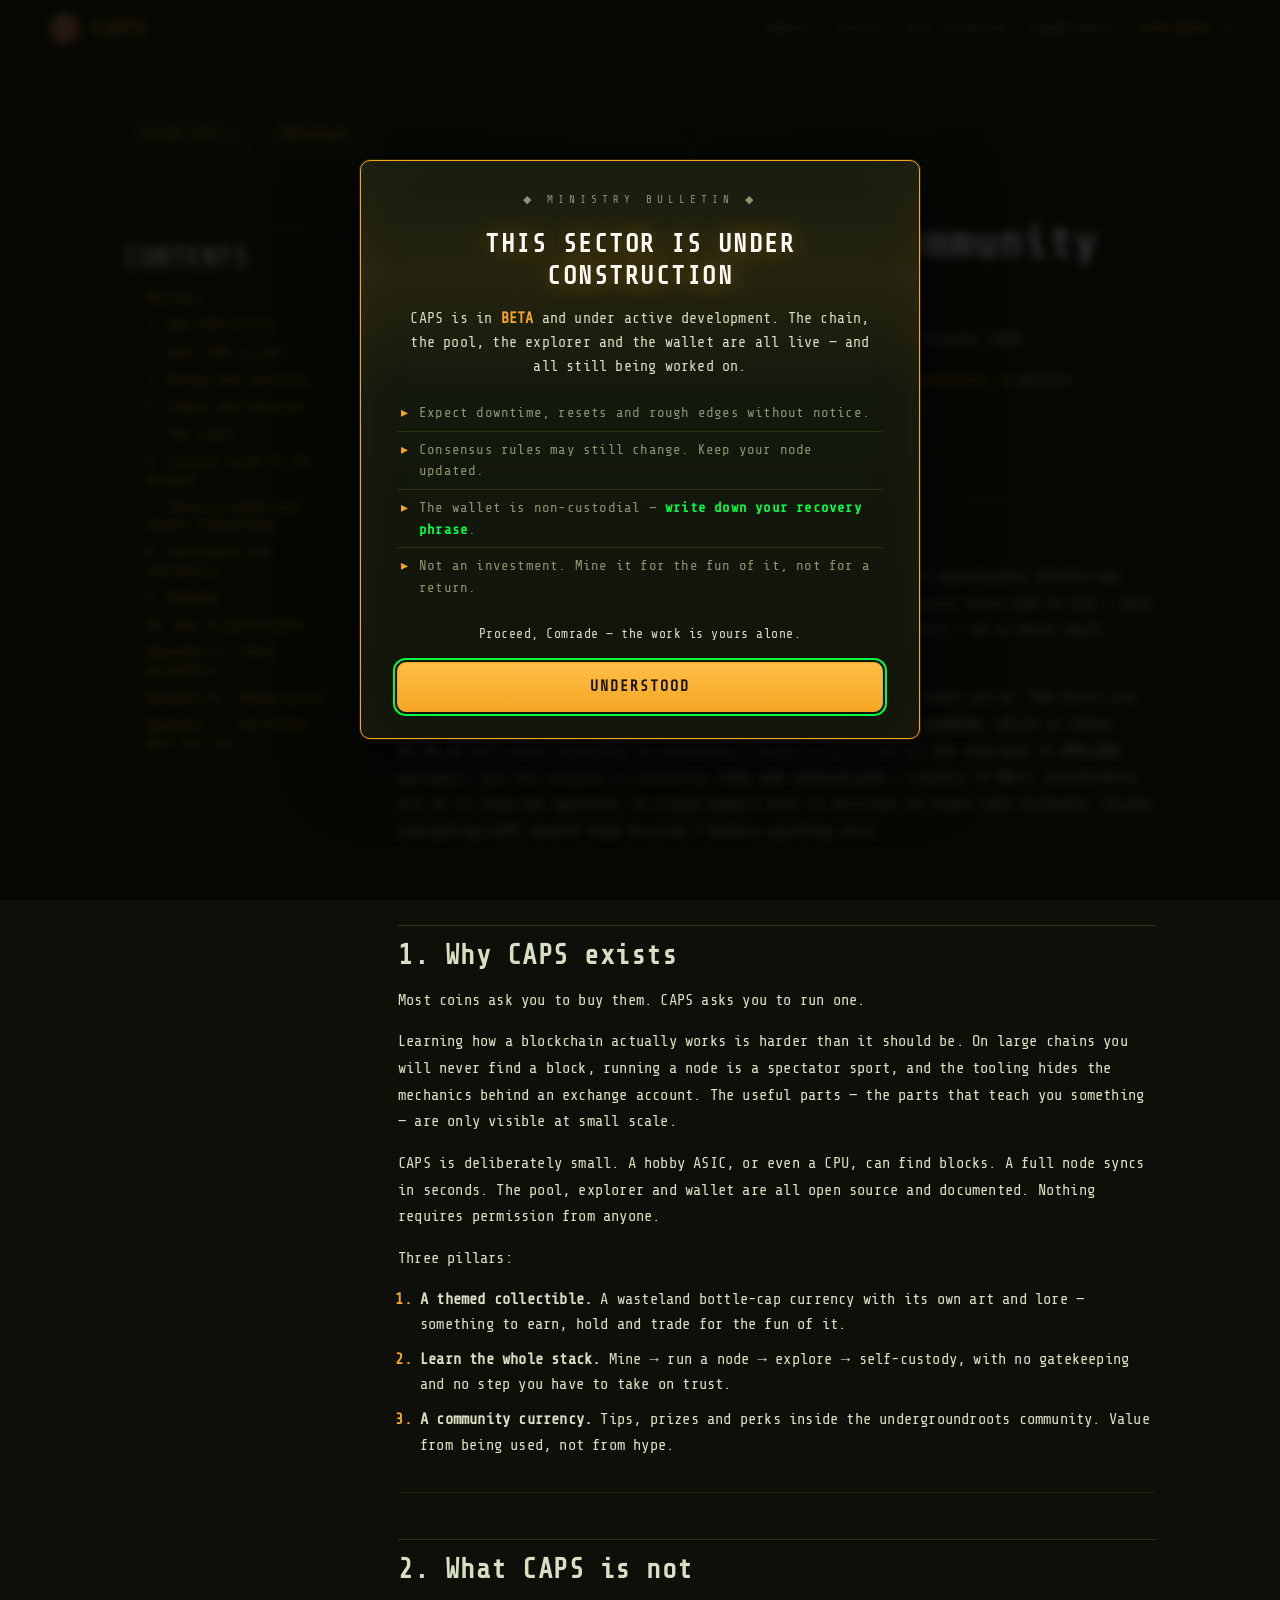
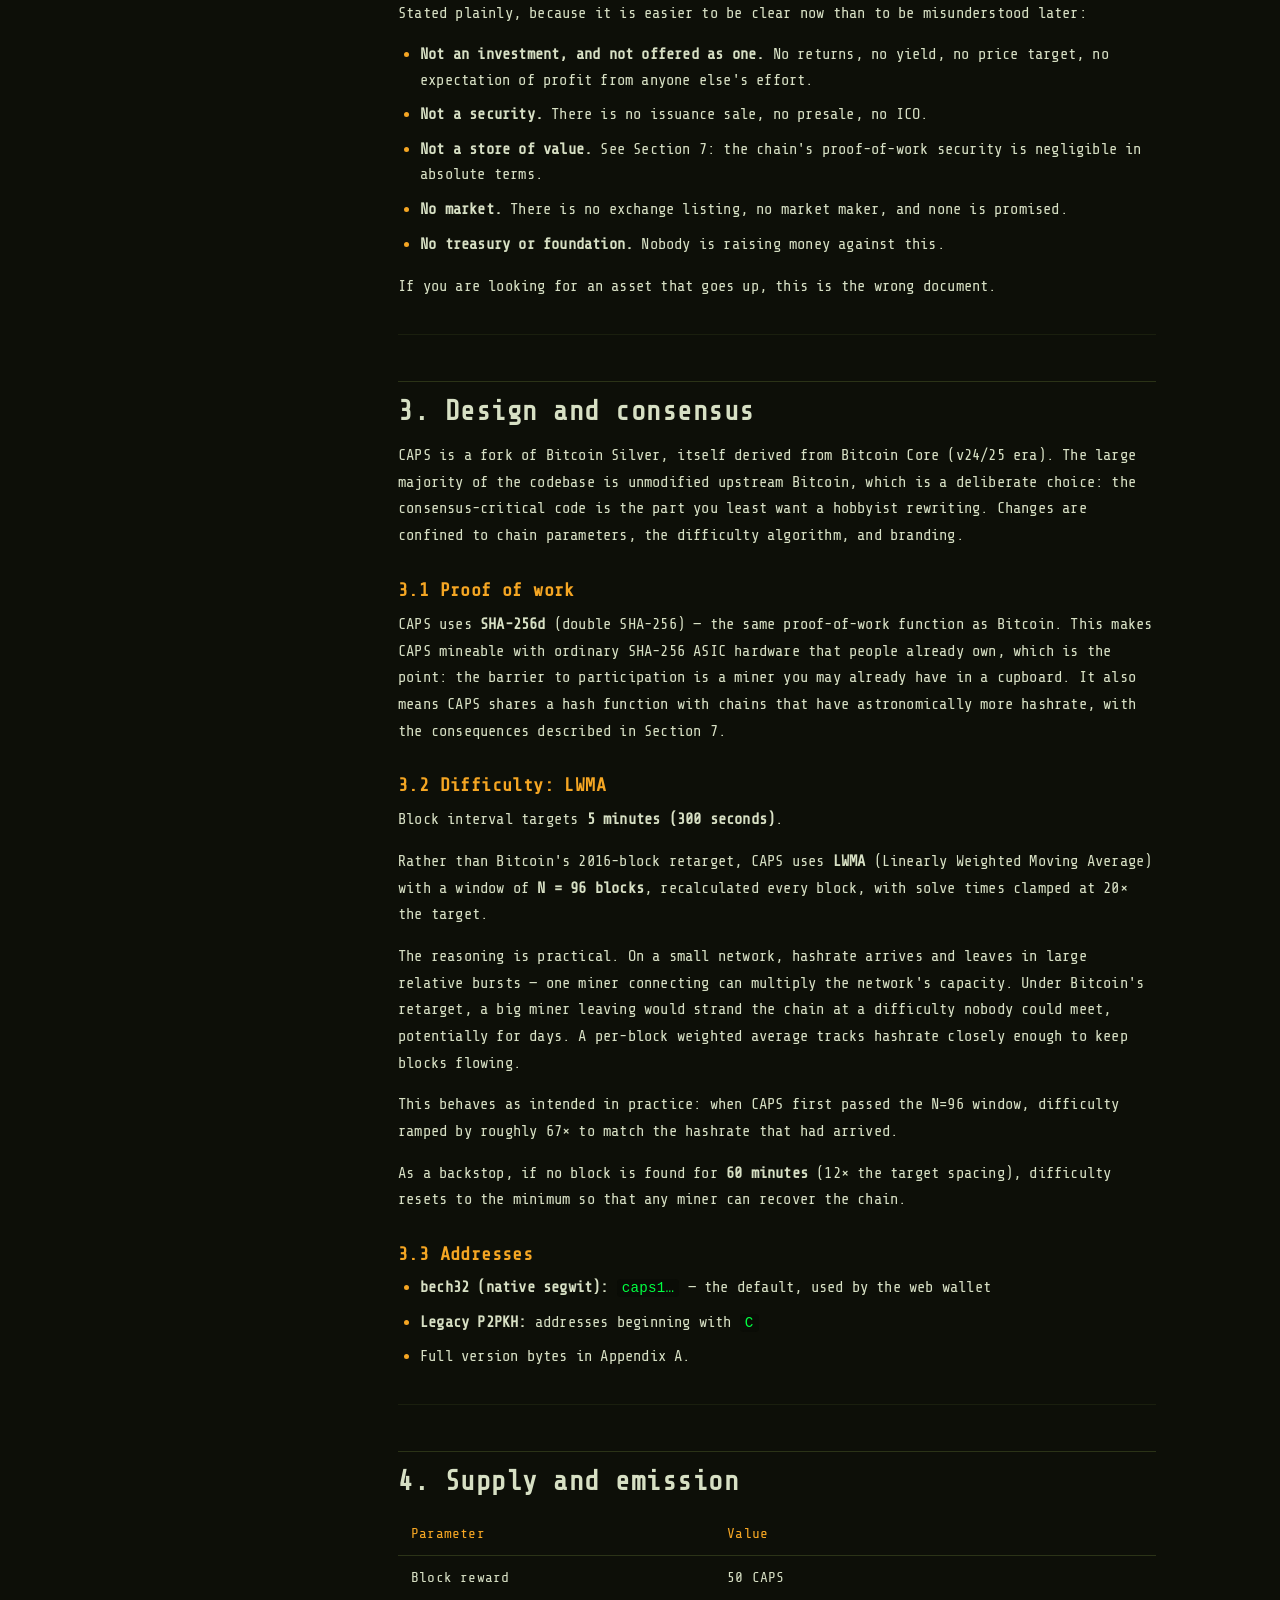
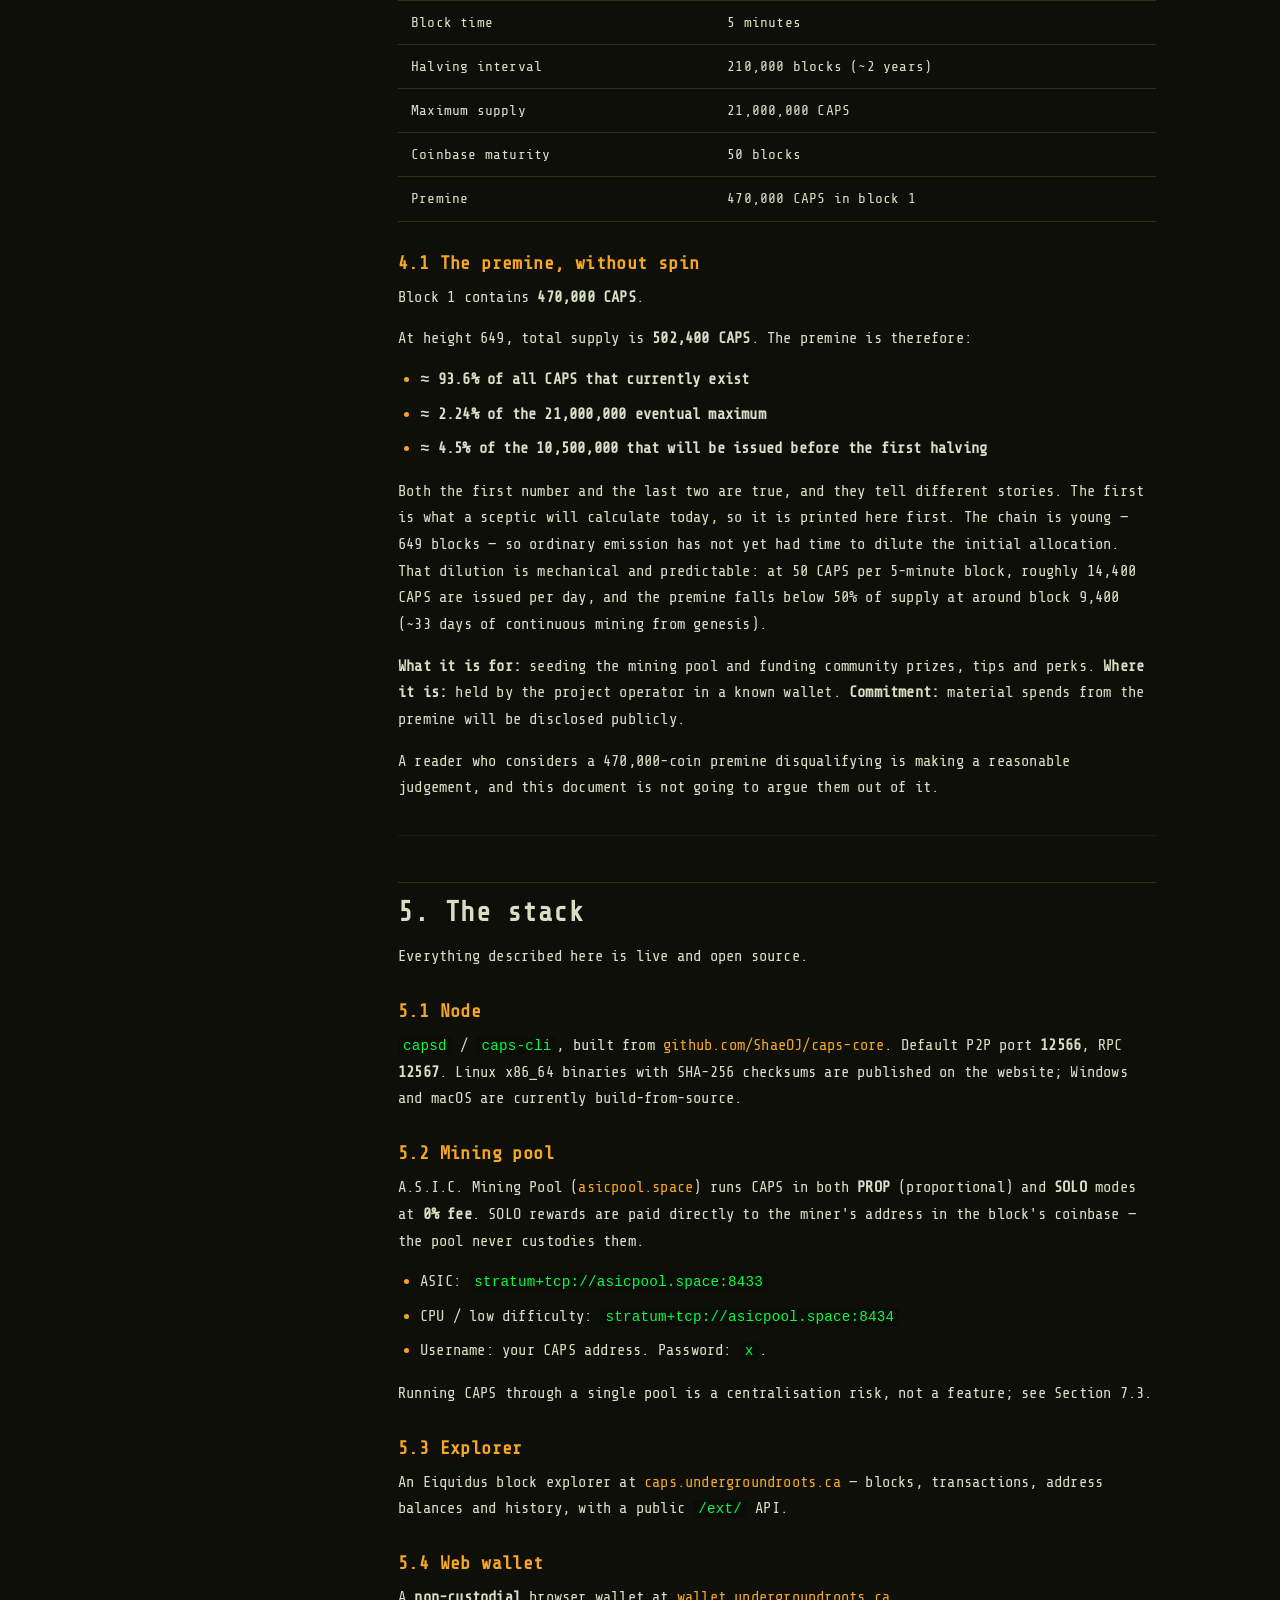
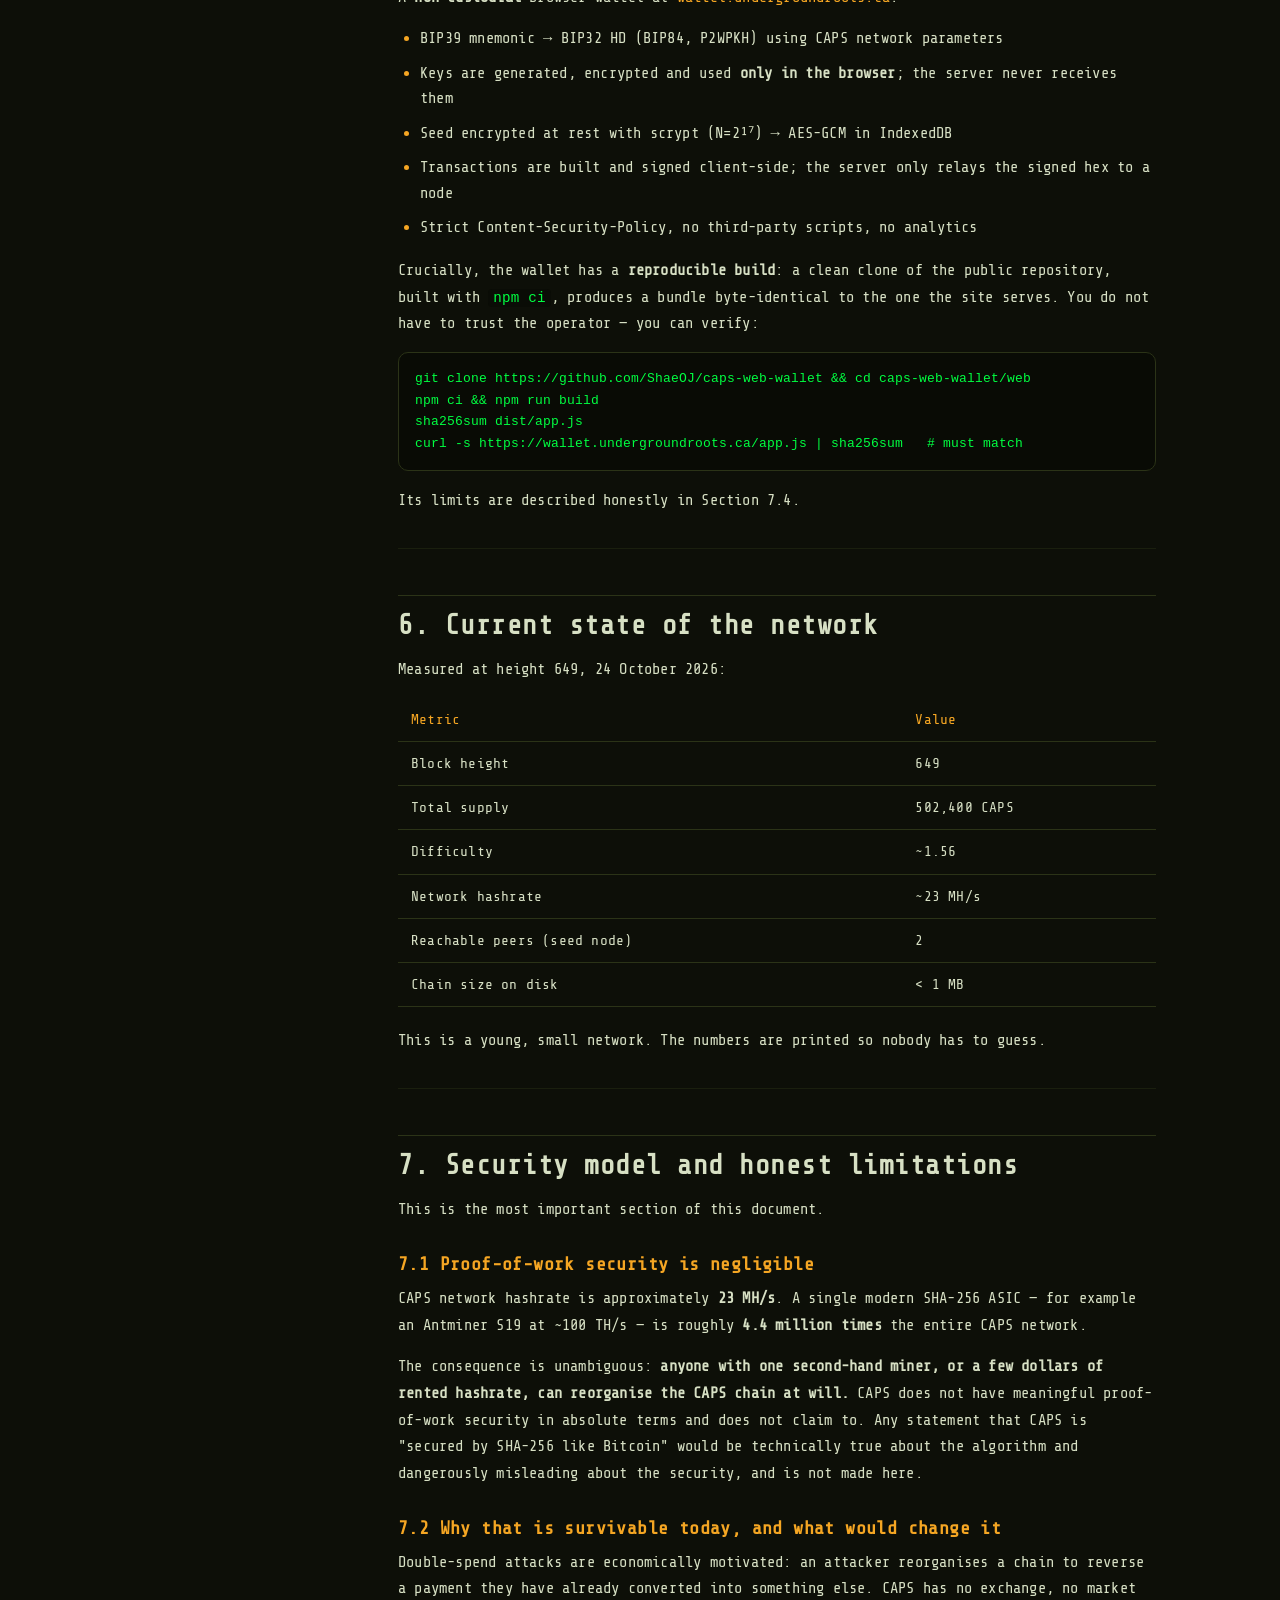
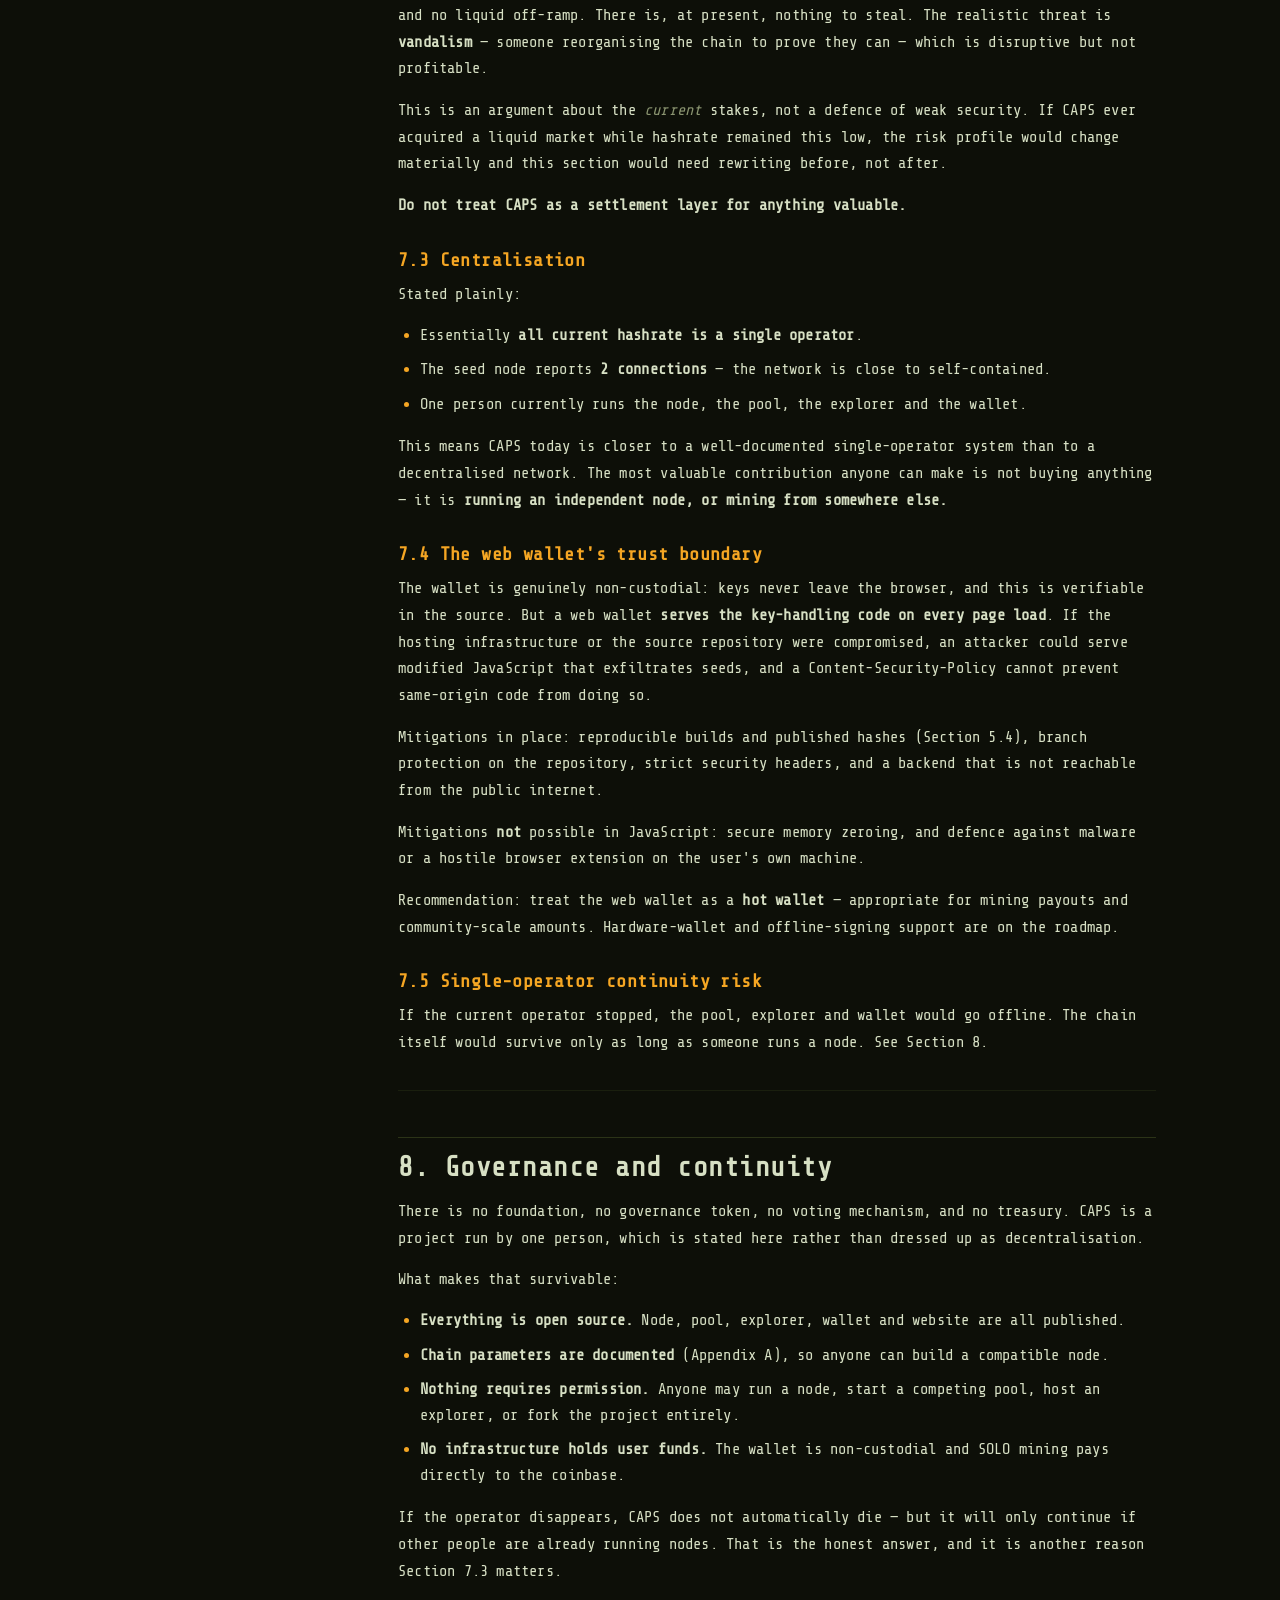
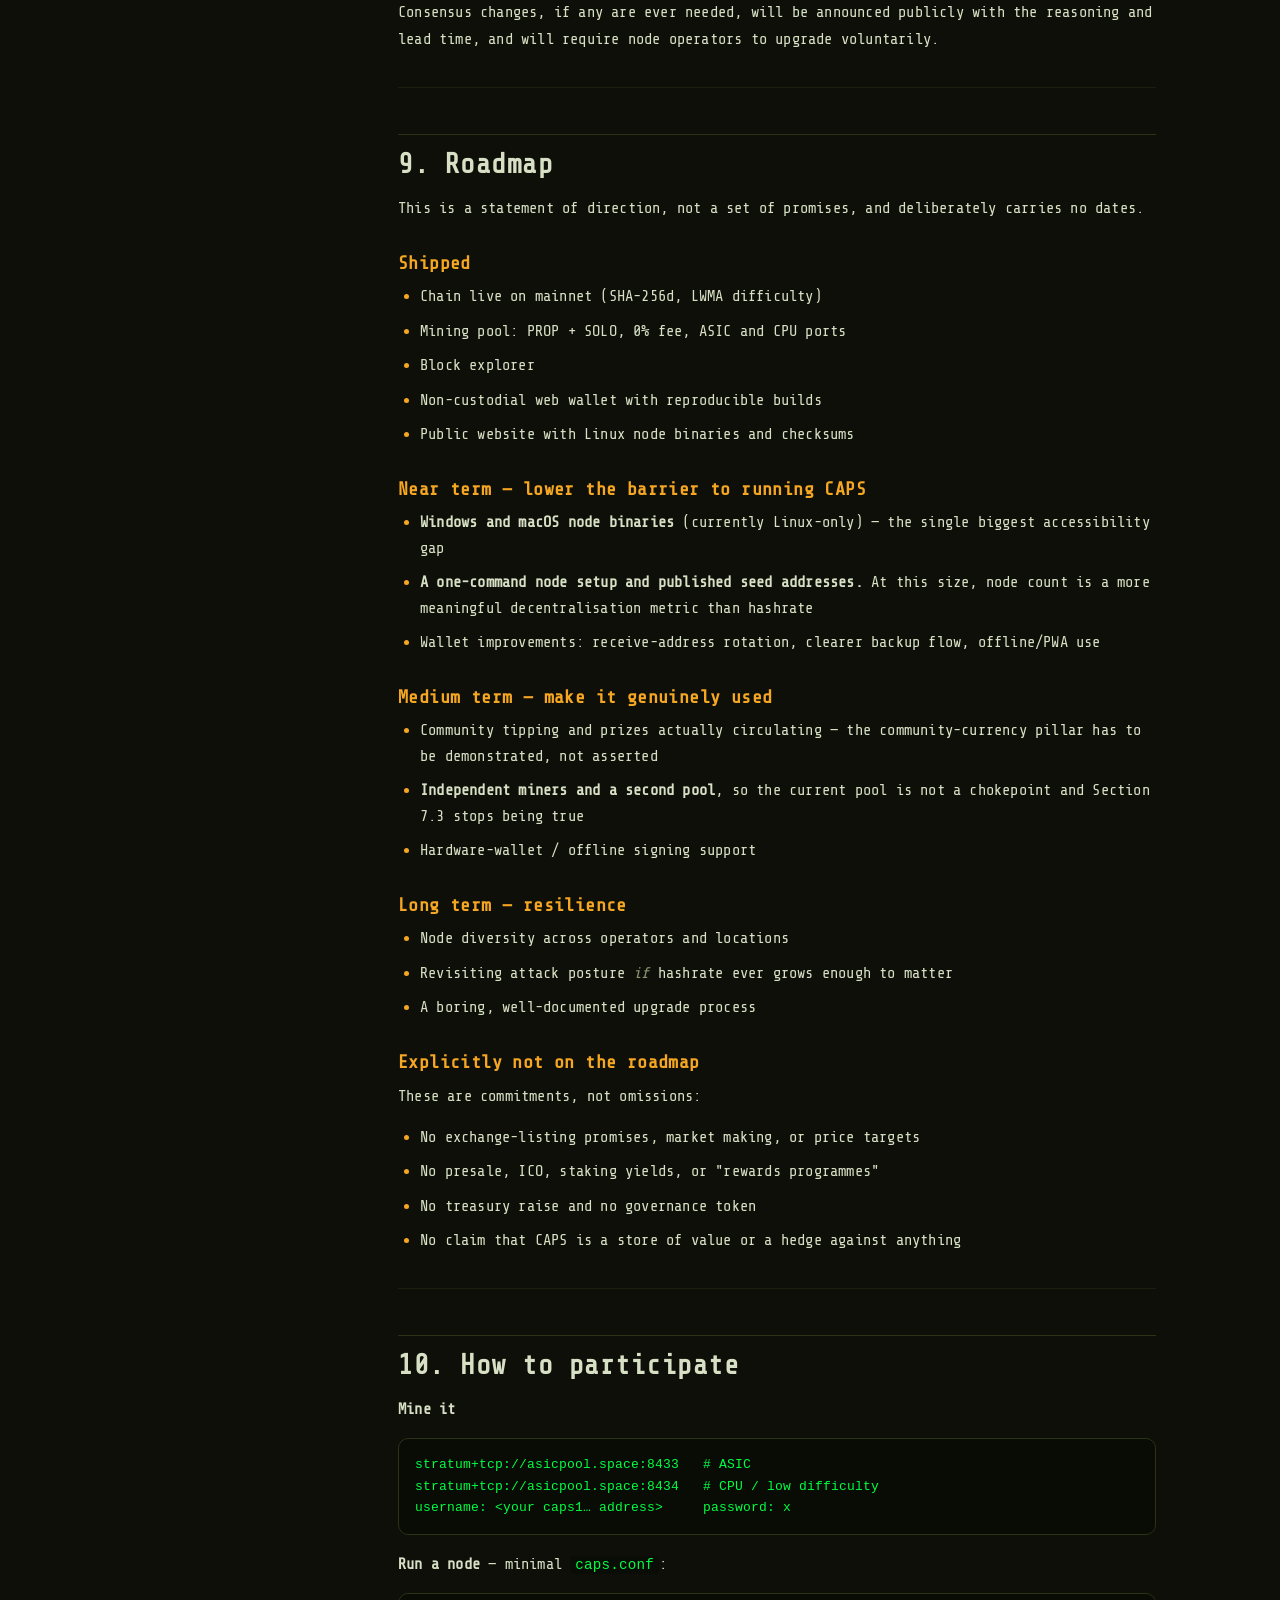
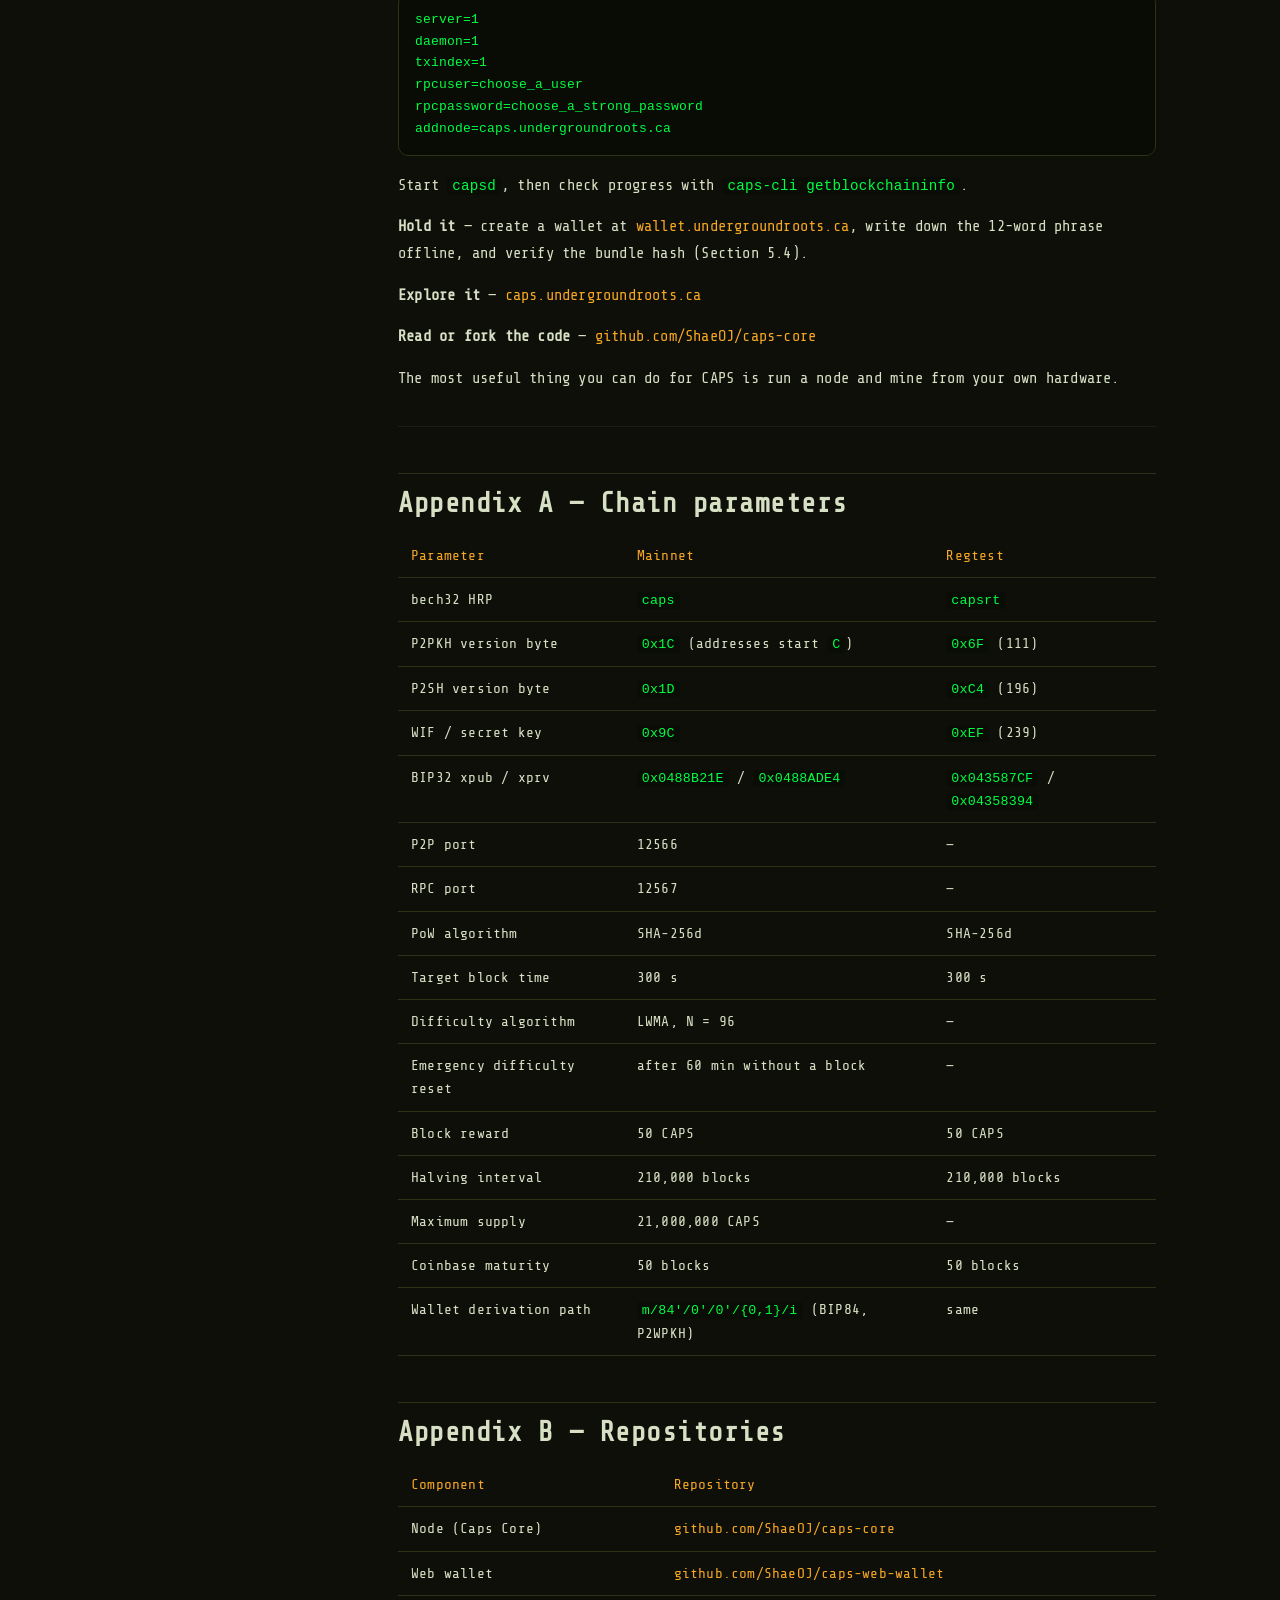
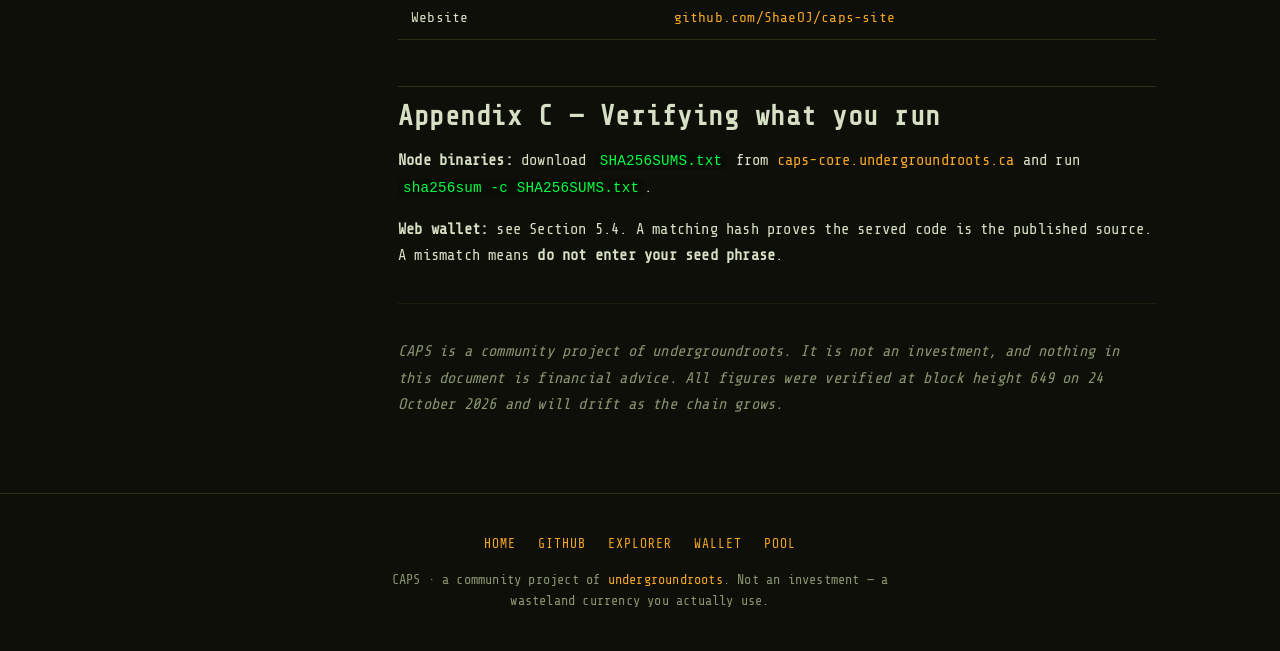
==== commit 9ae616e0: "Add a Ministry bulletin announcing the beta Tells visitors plainly that CAPS is under active develop" ====
--- a/whitepaper/index.html
+++ b/whitepaper/index.html
@@ -232,4 +232,5 @@
   <p>CAPS &middot; a community project of <a href="https://undergroundroots.ca">undergroundroots</a>. Not an investment &mdash; a wasteland currency you actually use.</p>
 </footer>
 <script src="/assets/bgfx.js" defer></script>
+<script src="/assets/beta-notice.js" defer></script>
 </body></html>
--- a/assets/style.css
+++ b/assets/style.css
@@ -145,3 +145,86 @@
 .site-foot p { margin: 0; max-width: 560px; margin-inline: auto; }
 
 @media (prefers-reduced-motion: reduce) { .hero-logo { animation: none; } * { scroll-behavior: auto; } }
+
+/* ── Ministry bulletin: BETA notice ───────────────────────────────────────
+   Modal shown once per visitor (localStorage), warning that CAPS is still
+   under active development. Same reactor-screen language as the rest of the
+   site: scanline sweep, amber HUD, mono type. */
+.beta-overlay {
+  position: fixed; inset: 0; z-index: 9999;
+  display: flex; align-items: center; justify-content: center;
+  padding: 20px;
+  background: rgba(5, 7, 3, .82);
+  -webkit-backdrop-filter: blur(5px); backdrop-filter: blur(5px);
+  opacity: 0; transition: opacity .3s ease;
+}
+.beta-overlay.show { opacity: 1; }
+
+.beta-box {
+  position: relative; overflow: hidden;
+  width: min(560px, 100%); max-height: 88vh; overflow-y: auto;
+  padding: 30px clamp(20px, 5vw, 36px) 26px;
+  background: linear-gradient(180deg, #161c0f, #10140a);
+  border: 1px solid var(--amber); border-radius: var(--radius);
+  box-shadow: 0 0 0 1px rgba(245,166,35,.15), 0 24px 70px rgba(0,0,0,.7),
+              inset 0 0 60px rgba(245,166,35,.05);
+  animation: betaIn .45s cubic-bezier(.2,.7,.3,1) both;
+  text-align: center;
+}
+@keyframes betaIn {
+  from { opacity: 0; transform: translateY(14px) scale(.97); }
+  to   { opacity: 1; transform: none; }
+}
+
+/* slow scanline sweep across the panel */
+.beta-scan { position: absolute; inset: 0; pointer-events: none; overflow: hidden; }
+.beta-scan::after {
+  content: ""; position: absolute; left: 0; right: 0; height: 40%;
+  background: linear-gradient(180deg, transparent, rgba(245,166,35,.07), transparent);
+  animation: betaSweep 3s linear infinite;
+}
+@keyframes betaSweep { from { top: -40%; } to { top: 100%; } }
+
+.beta-eyebrow {
+  font-size: 11px; letter-spacing: 5px; text-transform: uppercase;
+  color: var(--muted); margin-bottom: 14px;
+}
+.beta-title {
+  font-size: clamp(19px, 4vw, 25px); line-height: 1.25; color: #fff;
+  letter-spacing: 1.5px; margin-bottom: 14px;
+  text-shadow: 0 0 26px rgba(245,166,35,.45);
+}
+.beta-lede { font-size: 15px; color: var(--fg); line-height: 1.6; margin-bottom: 16px; }
+.beta-lede b { color: var(--amber); }
+
+.beta-list {
+  list-style: none; padding: 0; margin: 0 0 18px;
+  text-align: left; font-size: 14px; line-height: 1.55;
+}
+.beta-list li {
+  position: relative; padding: 7px 0 7px 22px;
+  border-bottom: 1px solid var(--line); color: var(--muted);
+}
+.beta-list li:last-child { border-bottom: 0; }
+.beta-list li::before { content: "\25B8"; position: absolute; left: 4px; color: var(--amber); }
+.beta-list b { color: var(--green); }
+
+.beta-foot { font-size: 13px; color: var(--amber2); letter-spacing: .5px; margin-bottom: 18px; }
+
+.beta-btn {
+  width: 100%; cursor: pointer; font: inherit; font-size: 15px; font-weight: 700;
+  letter-spacing: 2px; text-transform: uppercase;
+  padding: 12px 18px; border-radius: 9px;
+  border: 1px solid var(--amber);
+  background: linear-gradient(180deg, #ffbf47, var(--amber)); color: #1a1400;
+  transition: box-shadow .15s, transform .06s;
+}
+.beta-btn:hover { box-shadow: 0 0 22px rgba(245,166,35,.45); }
+.beta-btn:active { transform: translateY(1px); }
+.beta-btn:focus-visible { outline: 2px solid var(--green); outline-offset: 2px; }
+
+@media (prefers-reduced-motion: reduce) {
+  .beta-box { animation: none; }
+  .beta-scan::after { animation: none; }
+  .beta-overlay { transition: none; }
+}
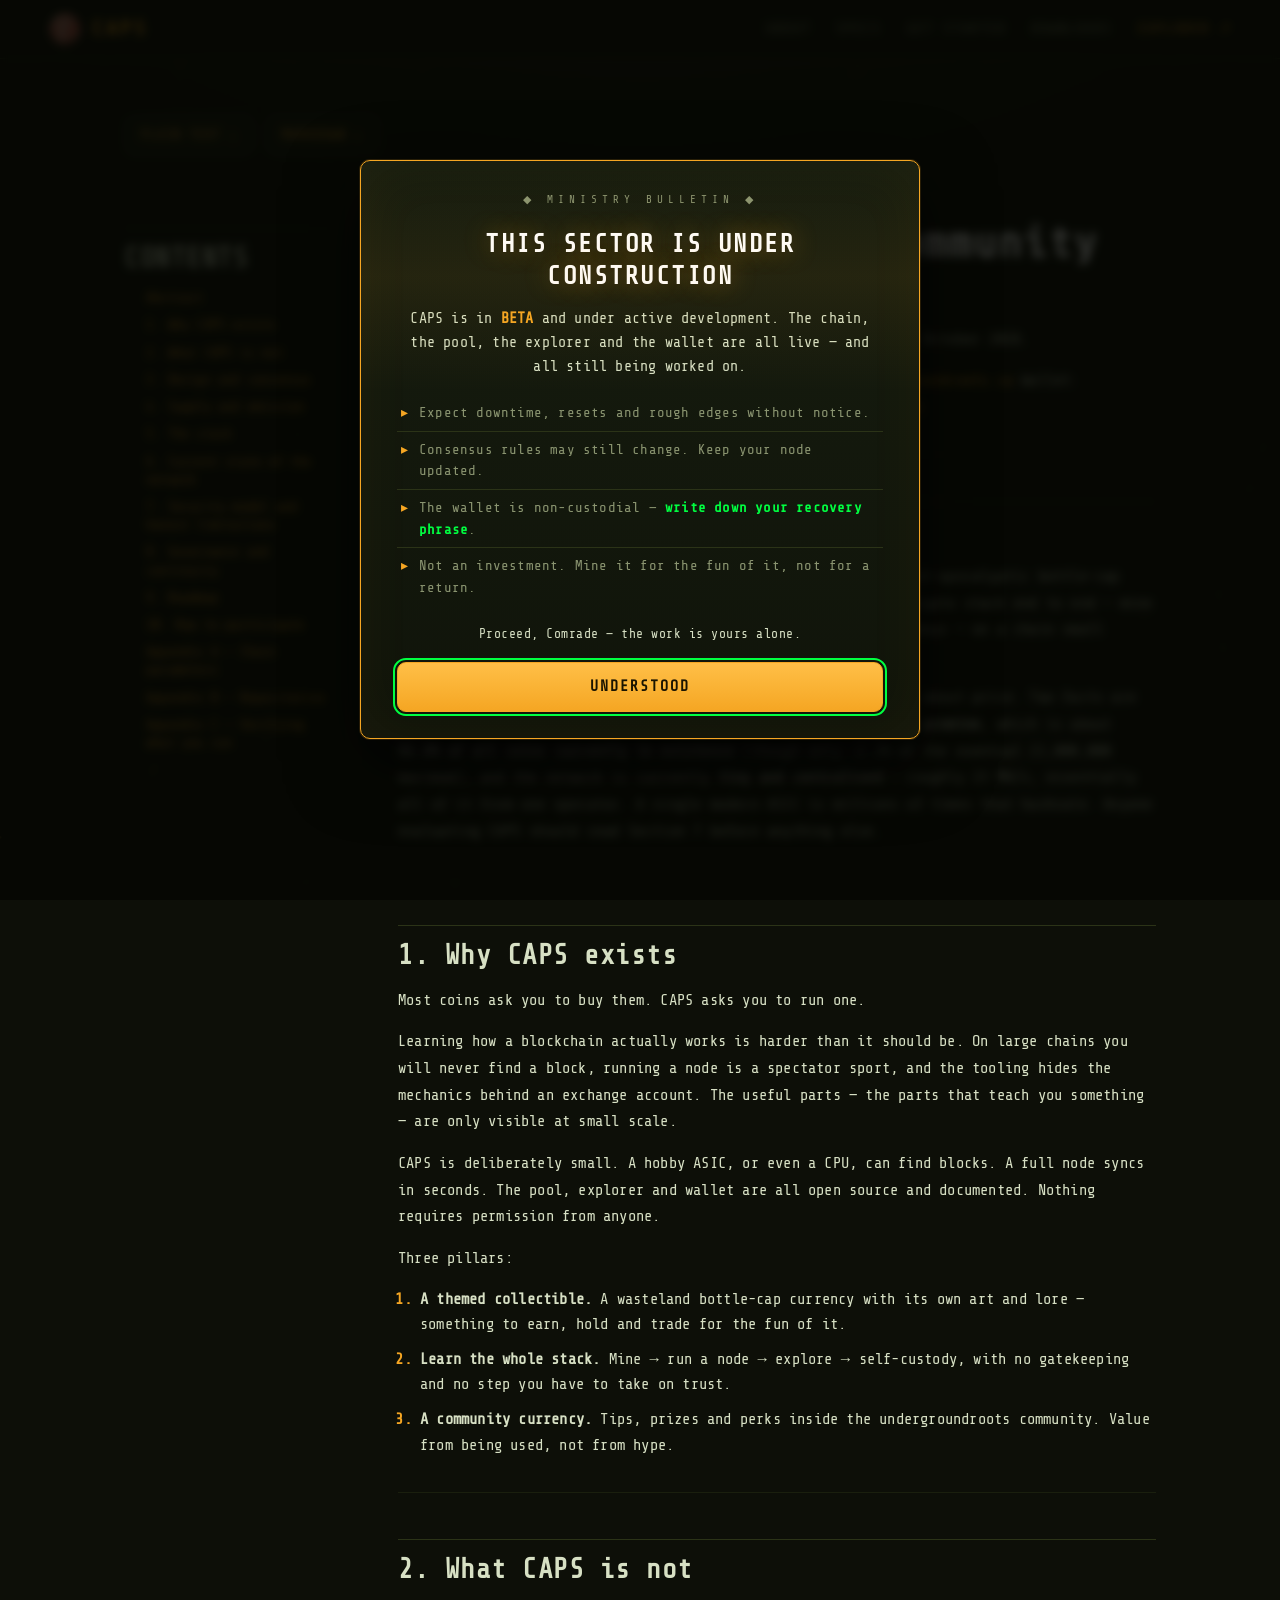
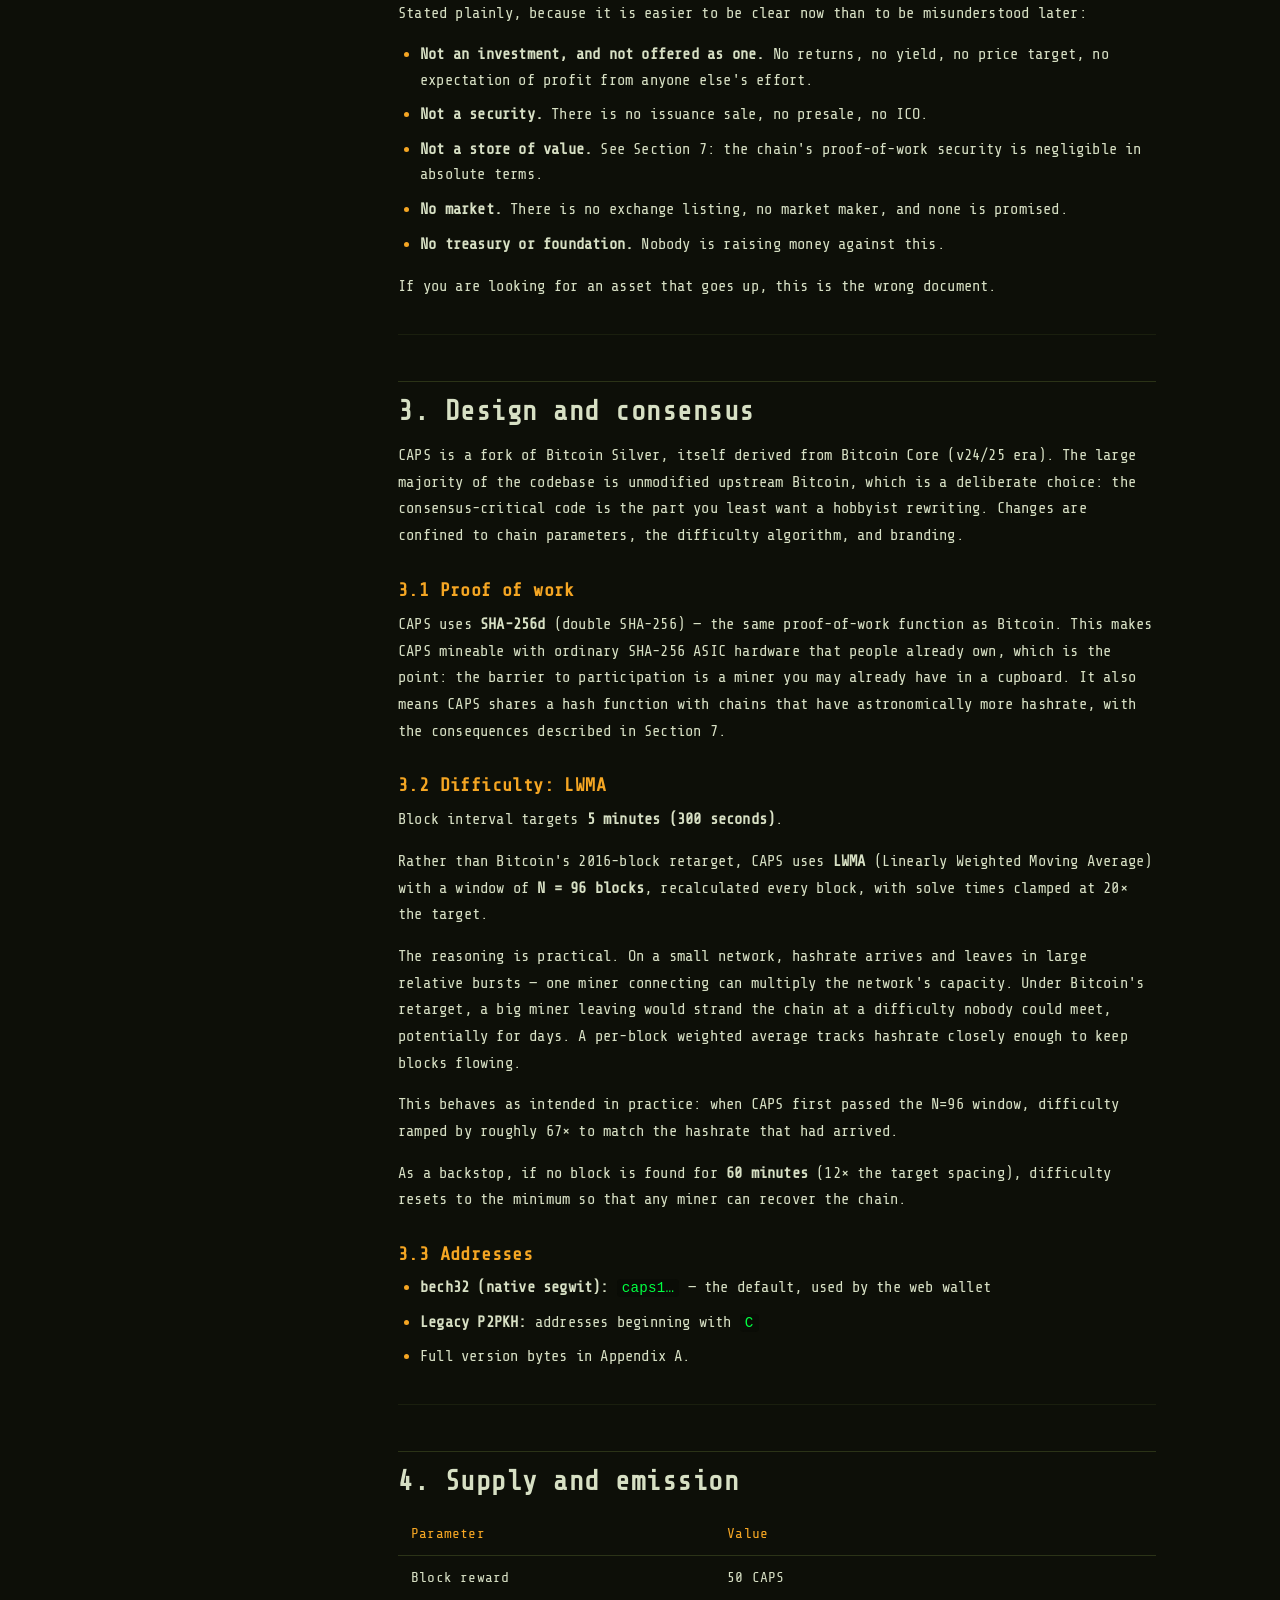
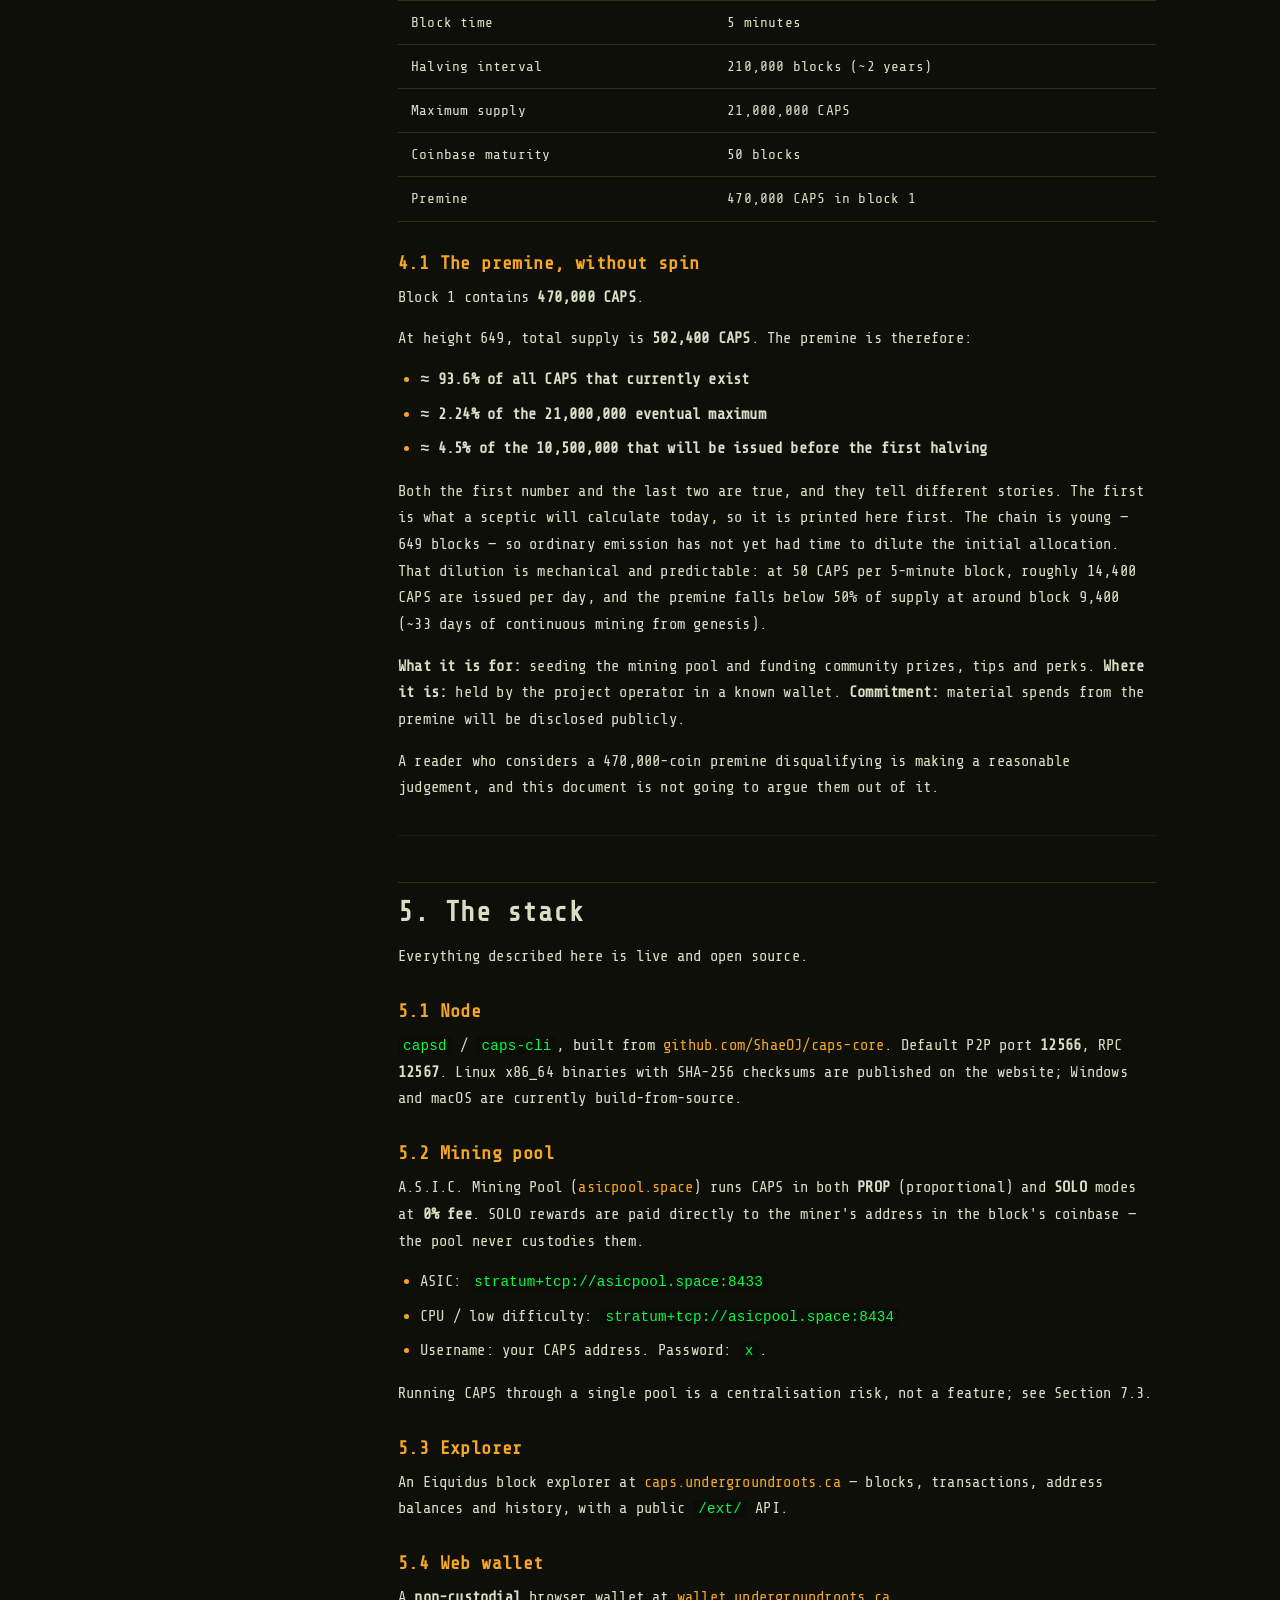
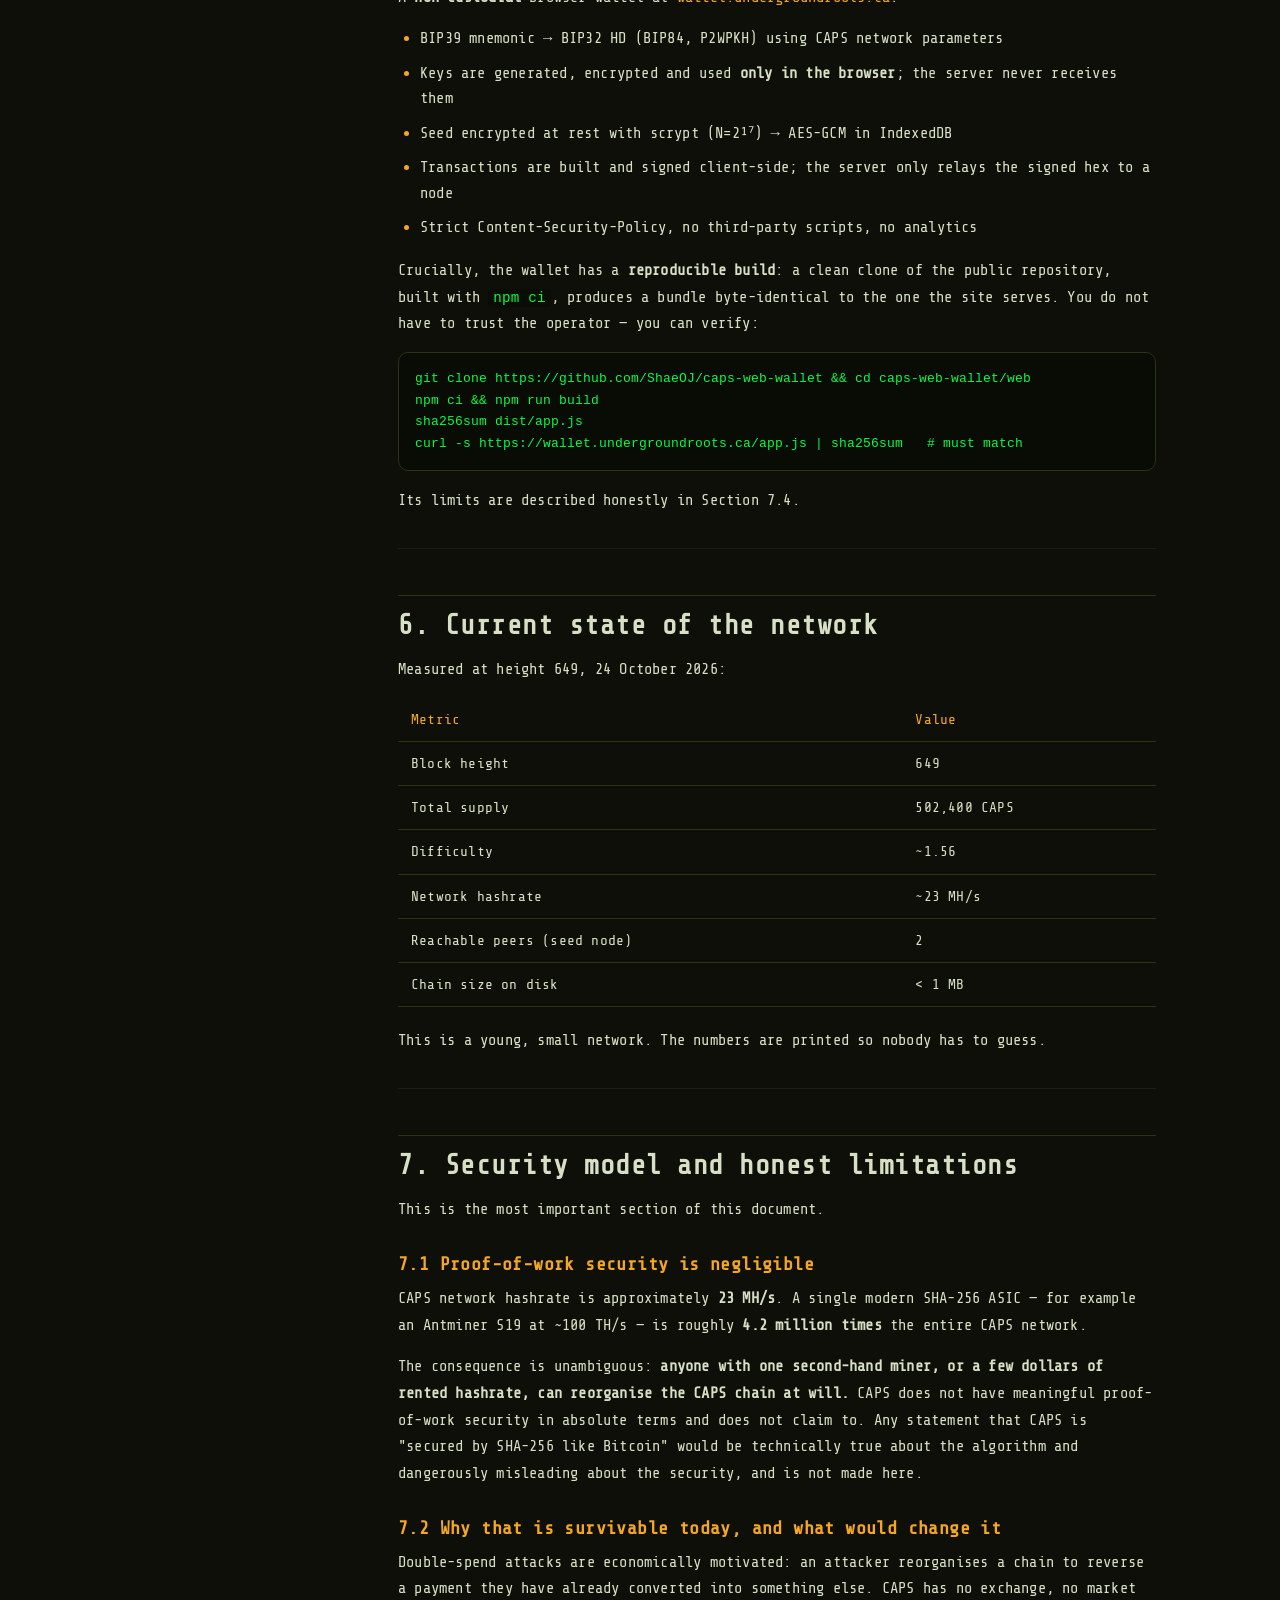
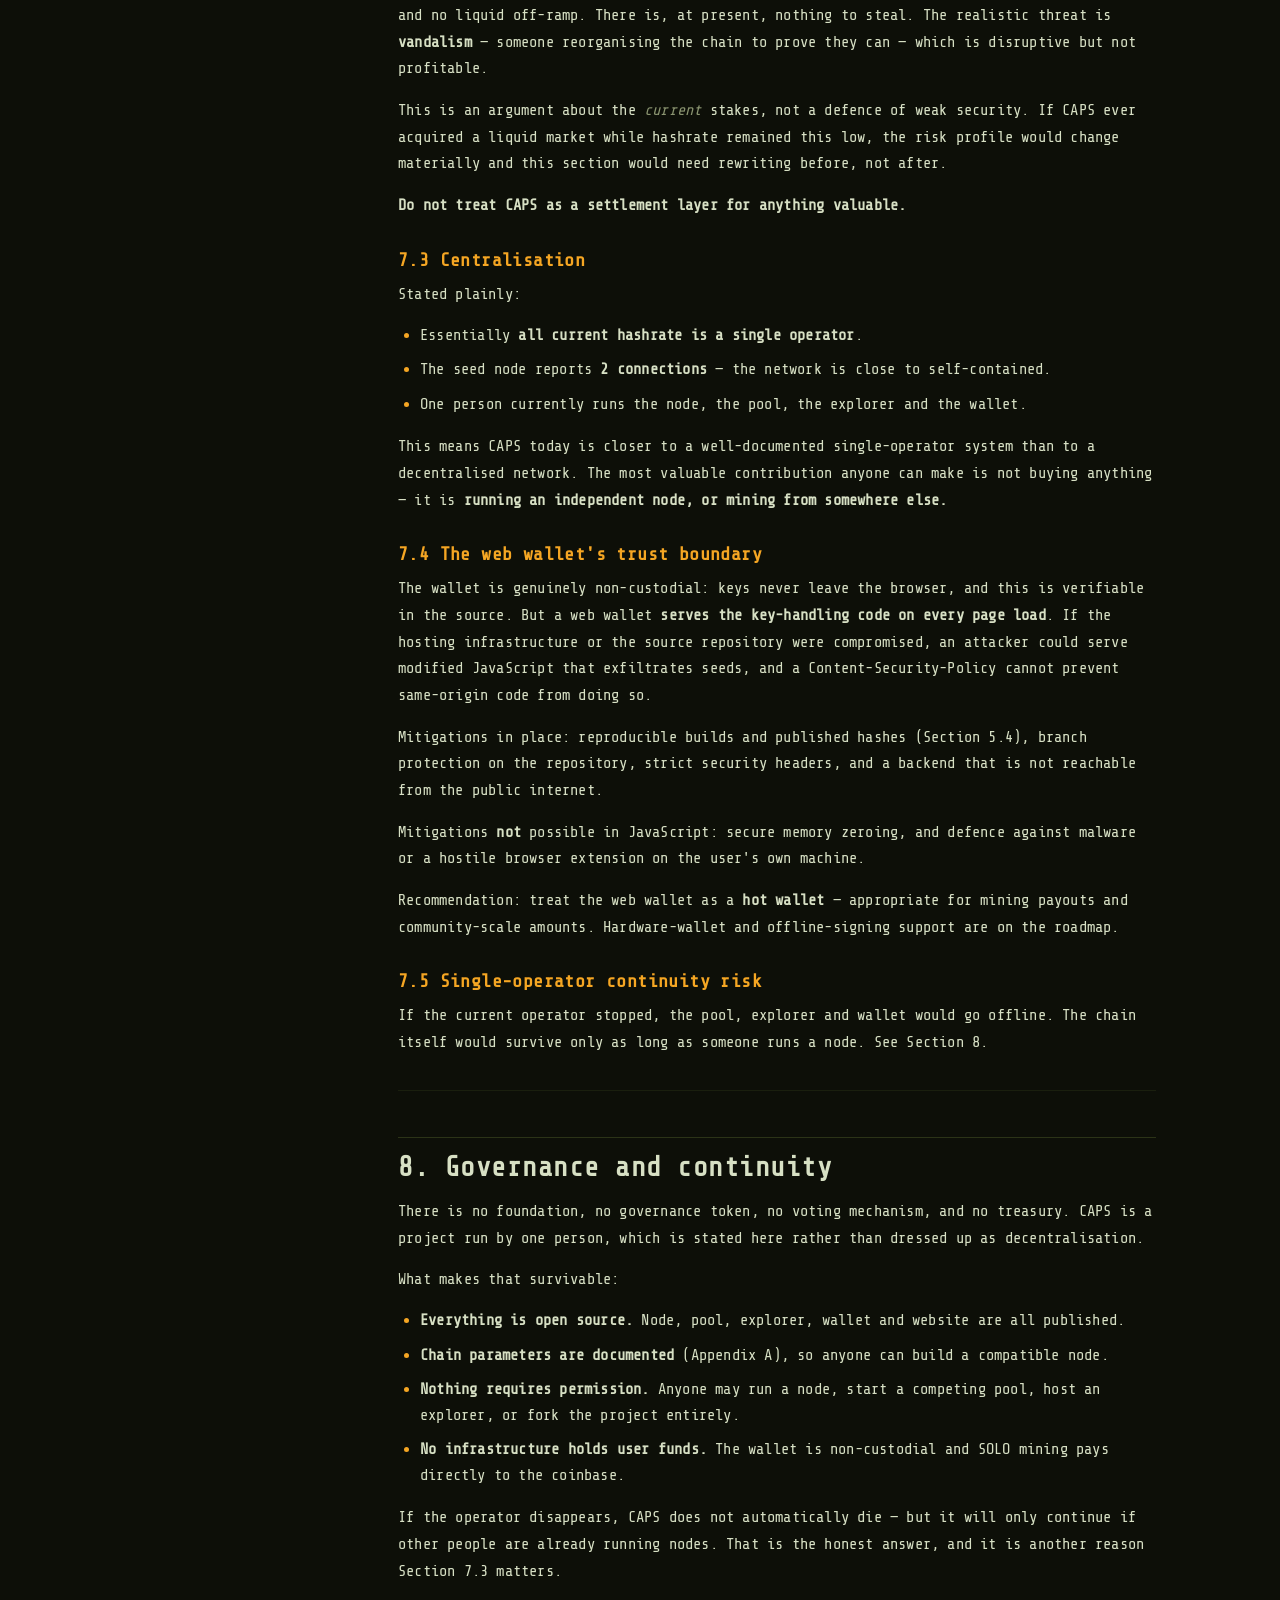
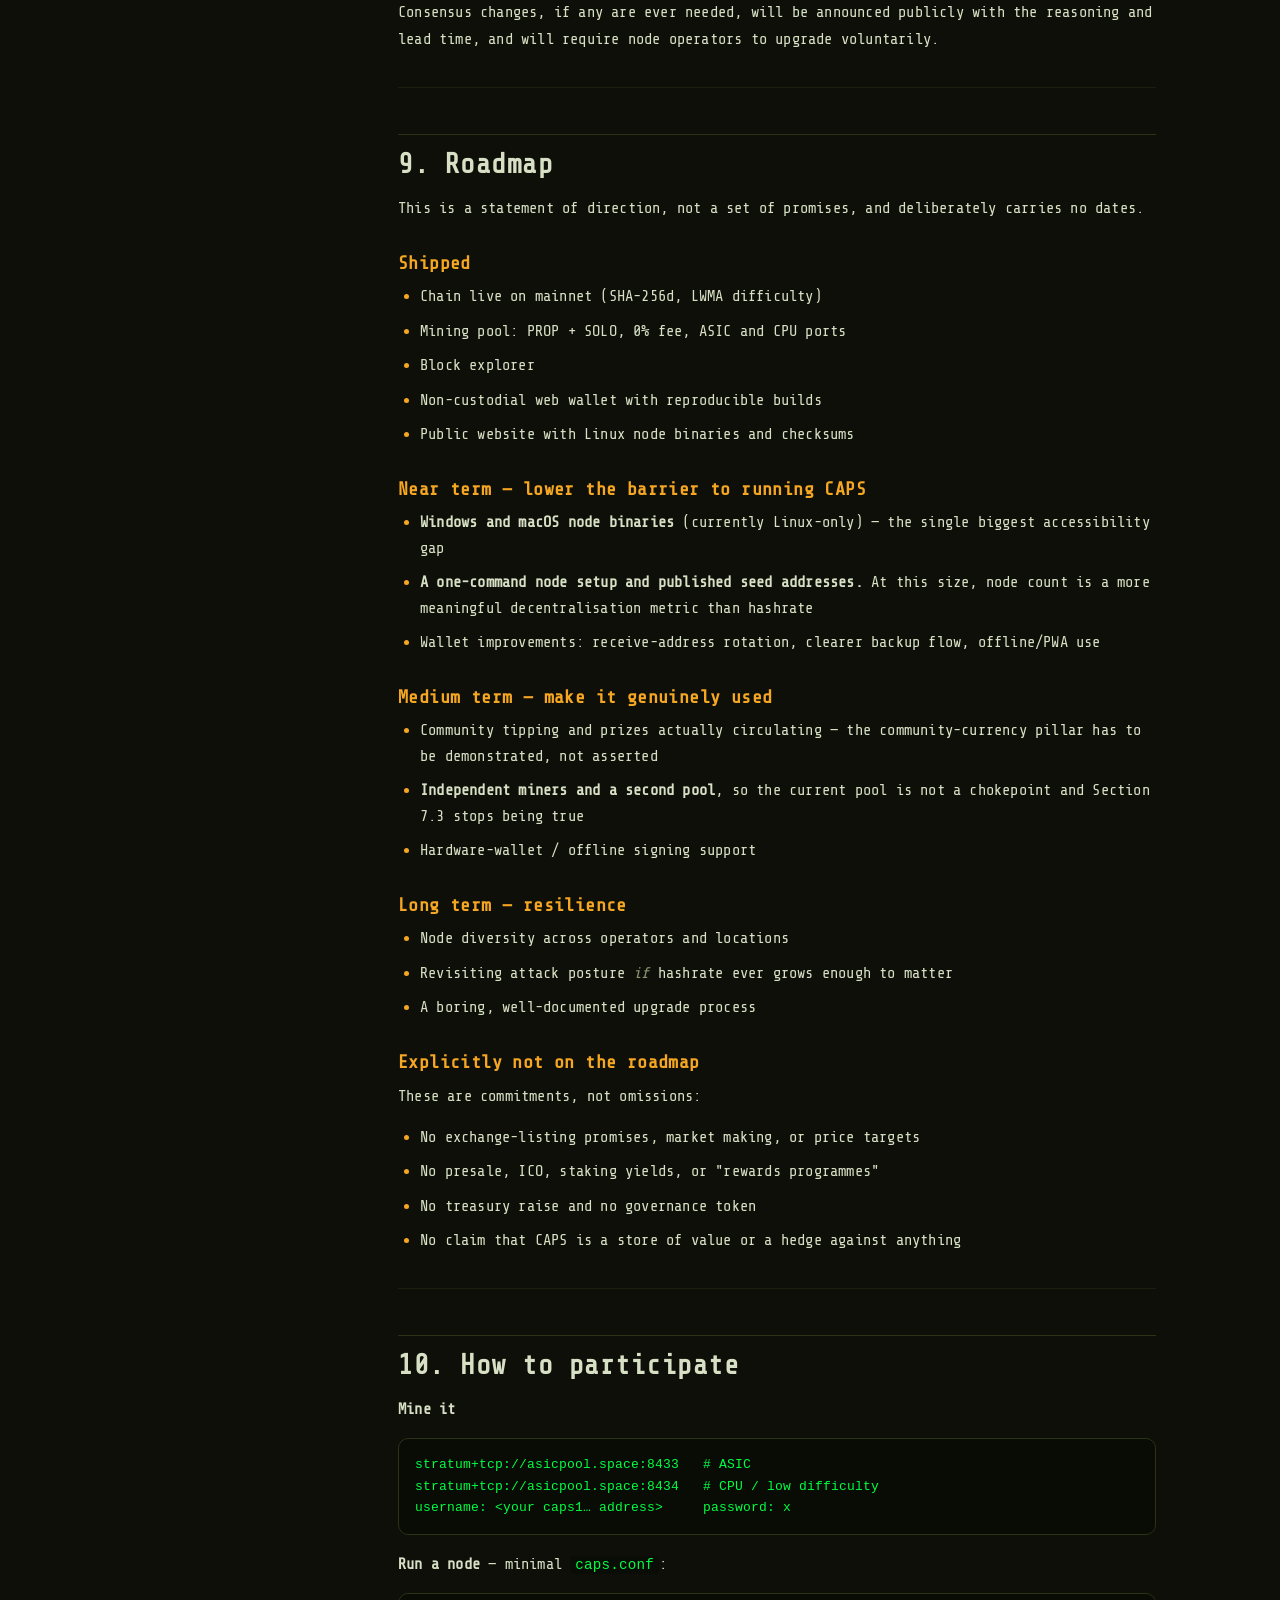
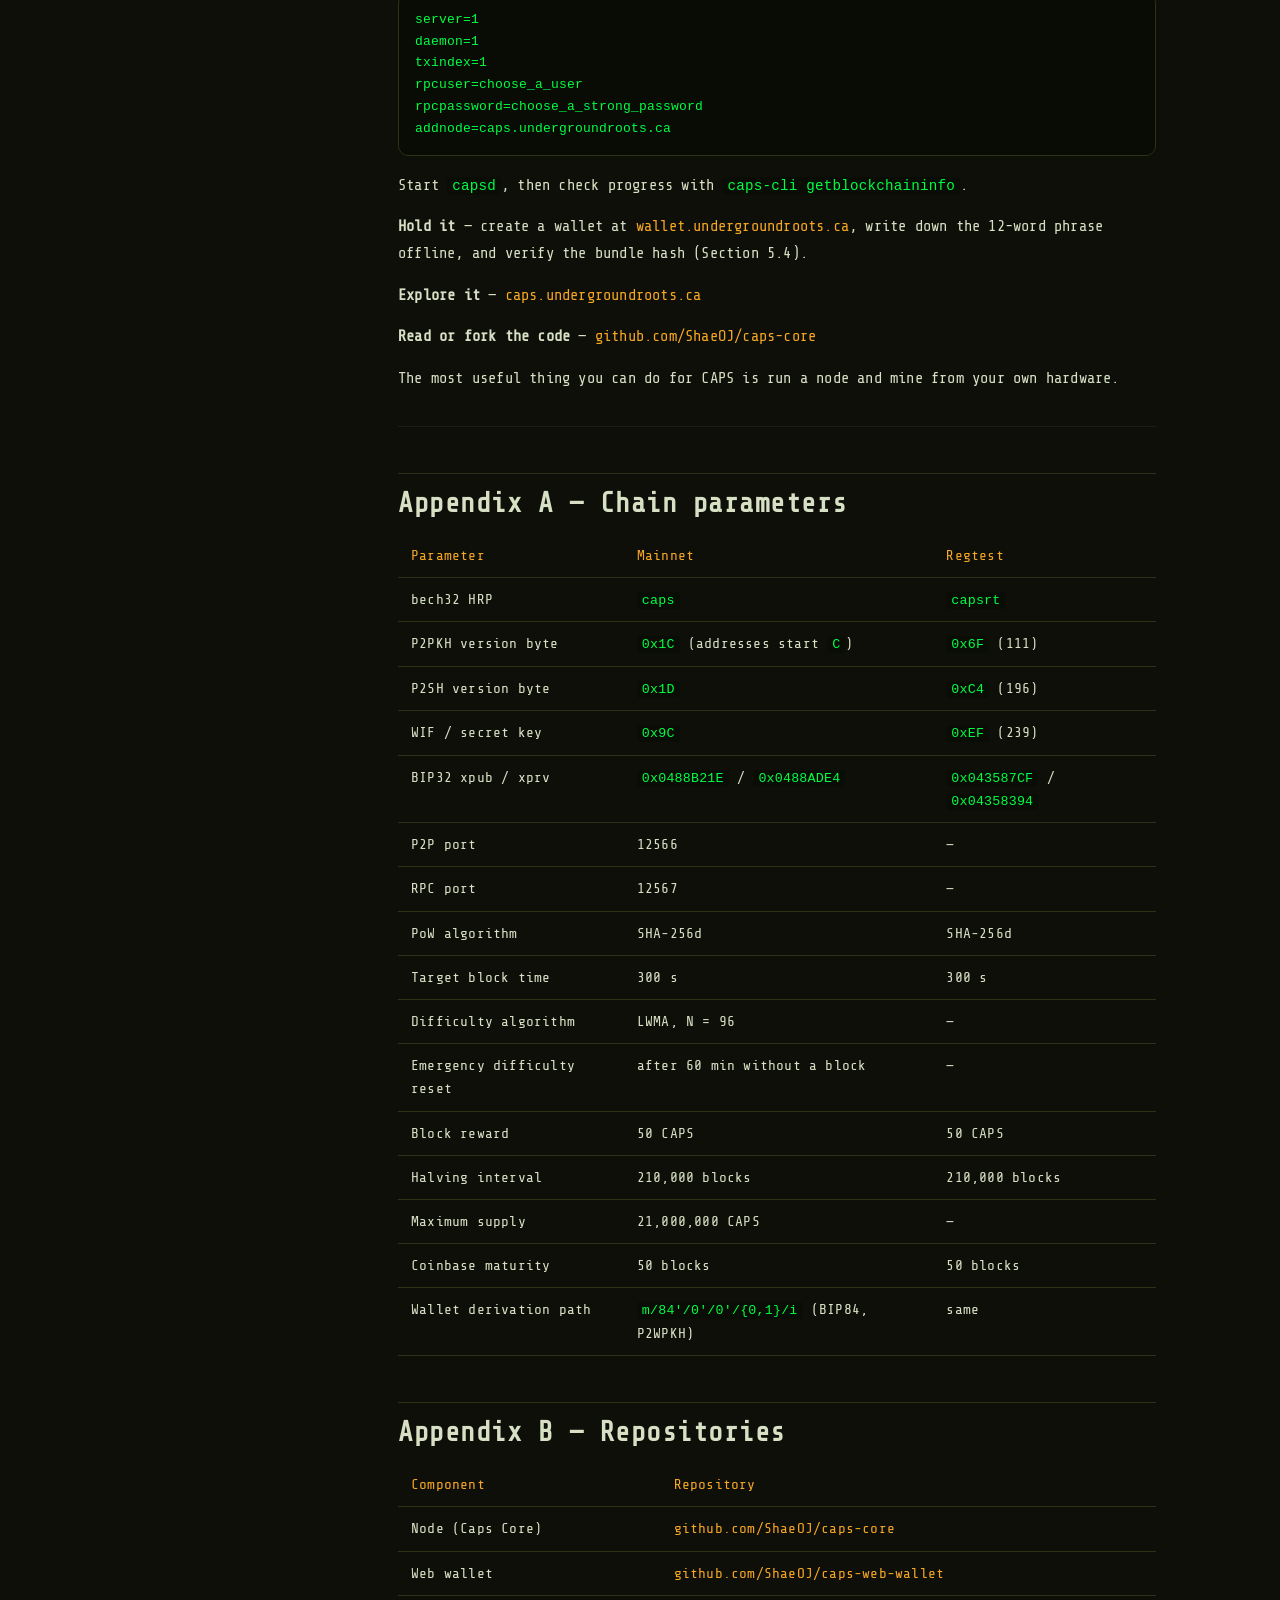
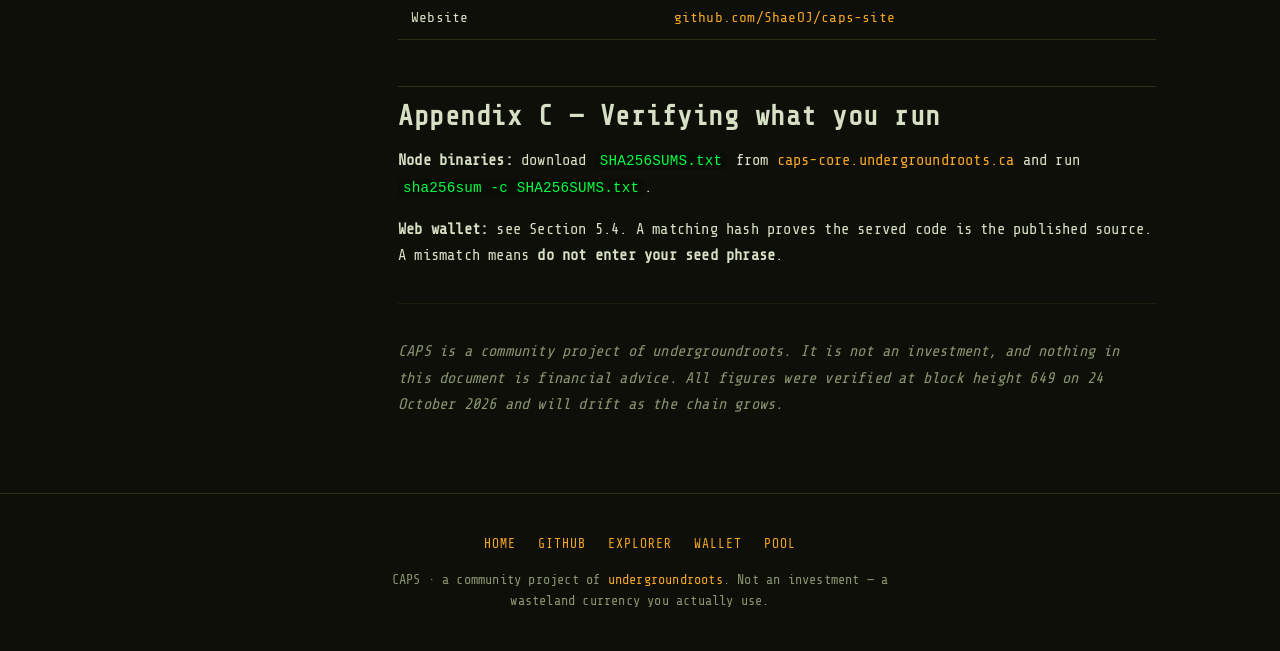
==== commit fe6f132b: "Version asset URLs so stylesheet changes are not served stale /assets/ is served with max-age=604800" ====
--- a/whitepaper/index.html
+++ b/whitepaper/index.html
@@ -9,8 +9,8 @@
 <meta property="og:description" content="Design, consensus, supply, and an honest account of CAPS's security limitations.">
 <meta property="og:image" content="/assets/caps-og.png">
 <link rel="icon" type="image/png" href="/assets/favicon.png">
-<link rel="stylesheet" href="/assets/style.css">
-<link rel="stylesheet" href="/assets/paper.css">
+<link rel="stylesheet" href="/assets/style.css?v=202610242236">
+<link rel="stylesheet" href="/assets/paper.css?v=202610242236">
 </head><body>
 <canvas id="bgfx" aria-hidden="true"></canvas>
 <div class="scanlines" aria-hidden="true"></div>
@@ -52,7 +52,7 @@
 <hr>
 <h2 id="abstract">Abstract</h2>
 <p>CAPS is a small SHA-256d proof-of-work cryptocurrency with a post-apocalyptic bottle-cap theme. It exists so that an ordinary person can run an entire crypto stack end to end — mine a block, run a full node, read an explorer, and hold their own keys — on a chain small enough to actually understand.</p>
-<p>CAPS is <strong>not an investment</strong>, has no market, and makes no promises about price. Two facts are stated here rather than buried: block 1 contains a <strong>470,000 CAPS premine</strong>, which is about <strong>93.6% of all coins currently in existence</strong> (though only ~2.24% of the eventual 21,000,000 maximum); and the network is currently <strong>tiny and centralised</strong> — roughly 23 MH/s, essentially all of it from one operator. A single modern ASIC is millions of times that hashrate. Anyone evaluating CAPS should read Section 7 before anything else.</p>
+<p>CAPS is <strong>not an investment</strong>, has no market, and makes no promises about price. Two facts are stated here rather than buried: block 1 contains a <strong>470,000 CAPS premine</strong>, which is about <strong>93.6% of all coins currently in existence</strong> (though only ~2.2% of the eventual 21,000,000 maximum); and the network is currently <strong>tiny and centralised</strong> — roughly 23 MH/s, essentially all of it from one operator. A single modern ASIC is millions of times that hashrate. Anyone evaluating CAPS should read Section 7 before anything else.</p>
 <hr>
 <h2 id="1-why-caps-exists">1. Why CAPS exists</h2>
 <p>Most coins ask you to buy them. CAPS asks you to run one.</p>
@@ -131,7 +131,7 @@
 <h2 id="7-security-model-and-honest-limitations">7. Security model and honest limitations</h2>
 <p>This is the most important section of this document.</p>
 <h3 id="7-1-proof-of-work-security-is-negligible">7.1 Proof-of-work security is negligible</h3>
-<p>CAPS network hashrate is approximately <strong>23 MH/s</strong>. A single modern SHA-256 ASIC — for example an Antminer S19 at ~100 TH/s — is roughly <strong>4.4 million times</strong> the entire CAPS network.</p>
+<p>CAPS network hashrate is approximately <strong>23 MH/s</strong>. A single modern SHA-256 ASIC — for example an Antminer S19 at ~100 TH/s — is roughly <strong>4.2 million times</strong> the entire CAPS network.</p>
 <p>The consequence is unambiguous: <strong>anyone with one second-hand miner, or a few dollars of rented hashrate, can reorganise the CAPS chain at will.</strong> CAPS does not have meaningful proof-of-work security in absolute terms and does not claim to. Any statement that CAPS is &quot;secured by SHA-256 like Bitcoin&quot; would be technically true about the algorithm and dangerously misleading about the security, and is not made here.</p>
 <h3 id="7-2-why-that-is-survivable-today-and-what-would-change-it">7.2 Why that is survivable today, and what would change it</h3>
 <p>Double-spend attacks are economically motivated: an attacker reorganises a chain to reverse a payment they have already converted into something else. CAPS has no exchange, no market and no liquid off-ramp. There is, at present, nothing to steal. The realistic threat is <strong>vandalism</strong> — someone reorganising the chain to prove they can — which is disruptive but not profitable.</p>
@@ -231,6 +231,6 @@
   </div>
   <p>CAPS &middot; a community project of <a href="https://undergroundroots.ca">undergroundroots</a>. Not an investment &mdash; a wasteland currency you actually use.</p>
 </footer>
-<script src="/assets/bgfx.js" defer></script>
-<script src="/assets/beta-notice.js" defer></script>
+<script src="/assets/bgfx.js?v=202610242236" defer></script>
+<script src="/assets/beta-notice.js?v=202610242236" defer></script>
 </body></html>
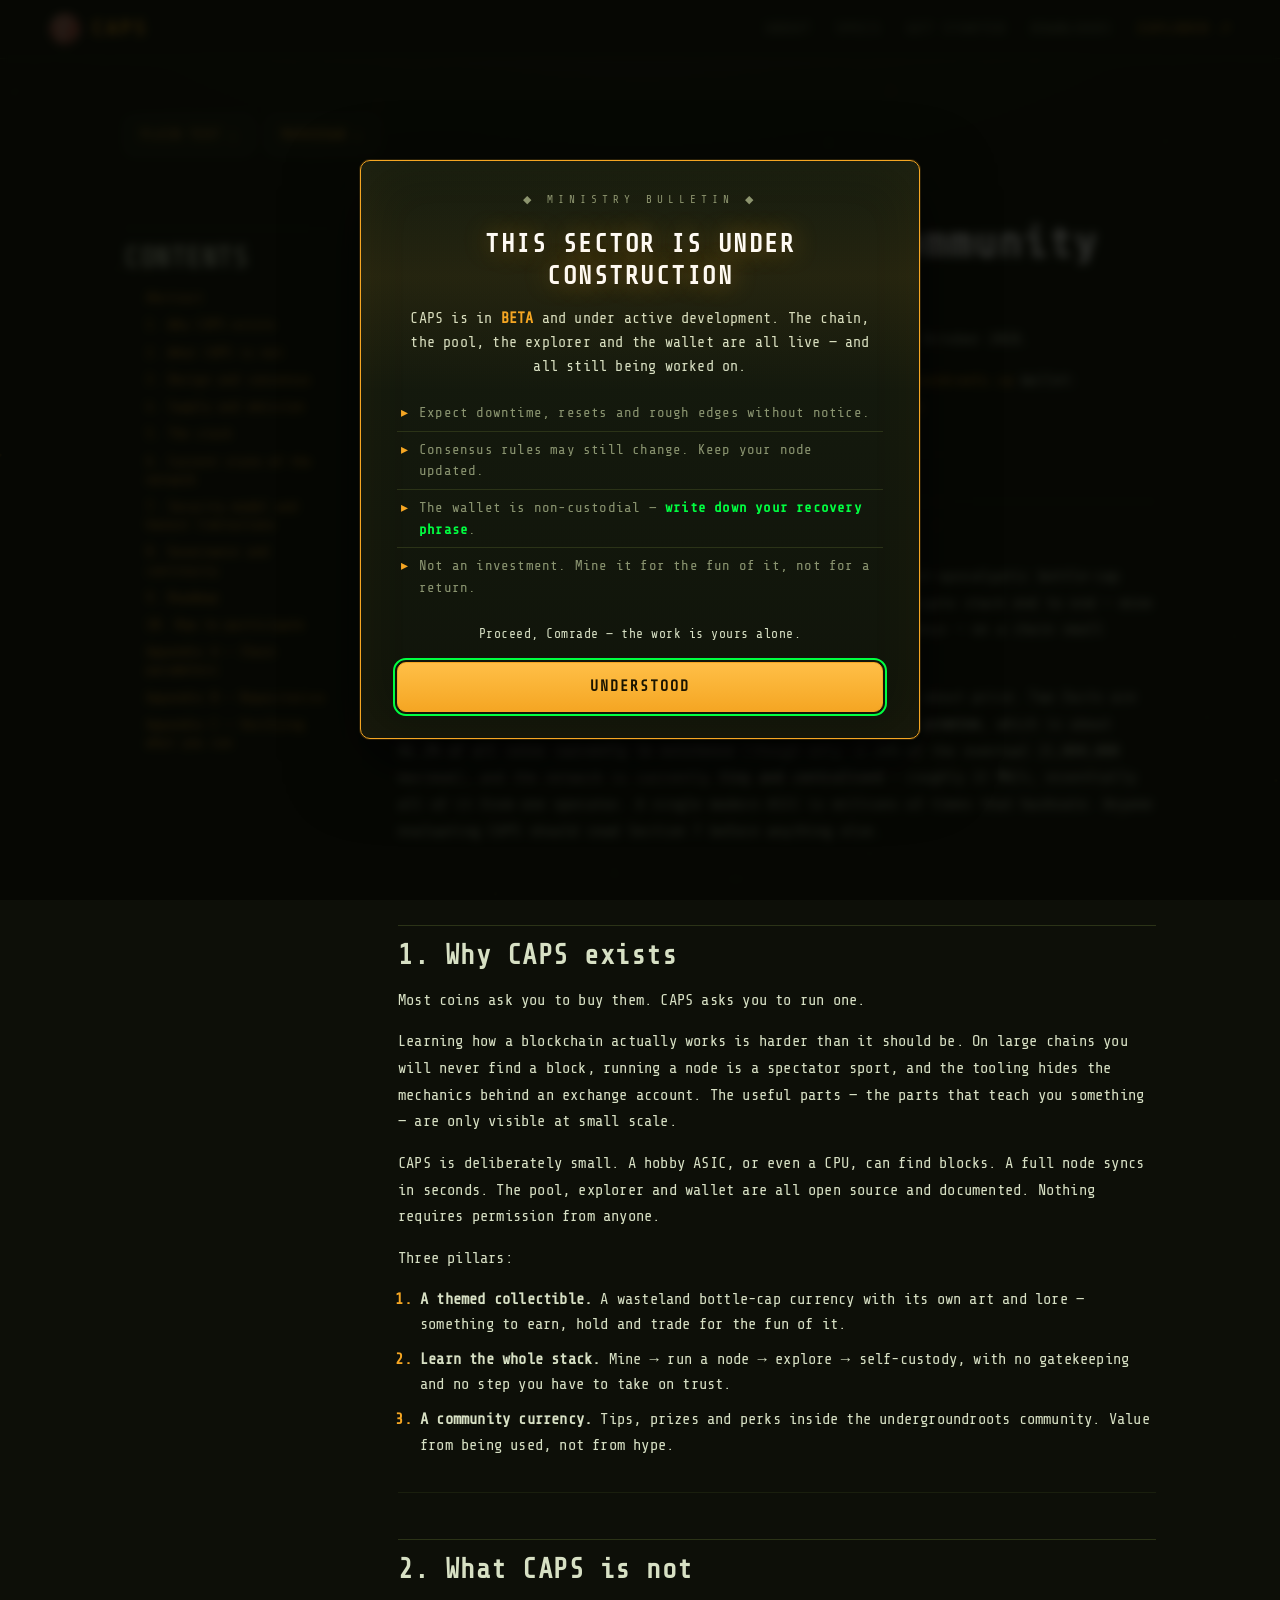
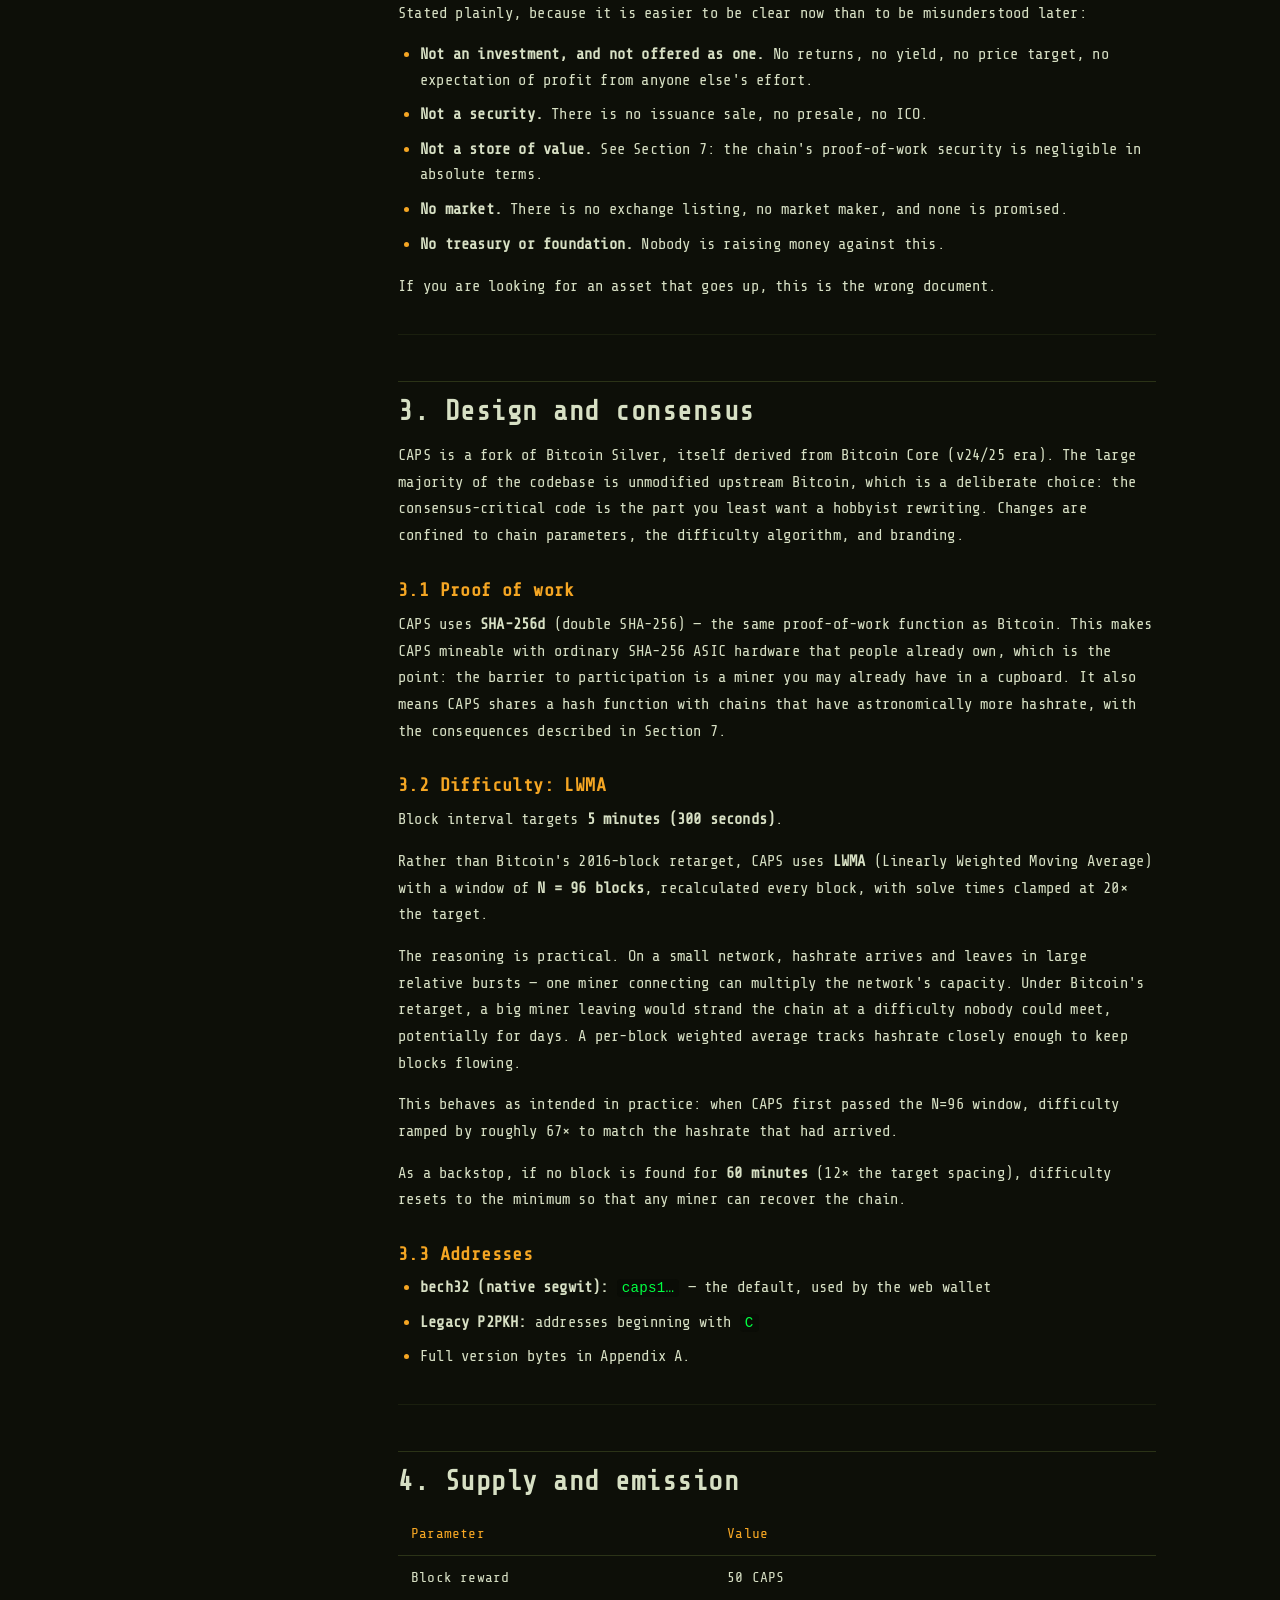
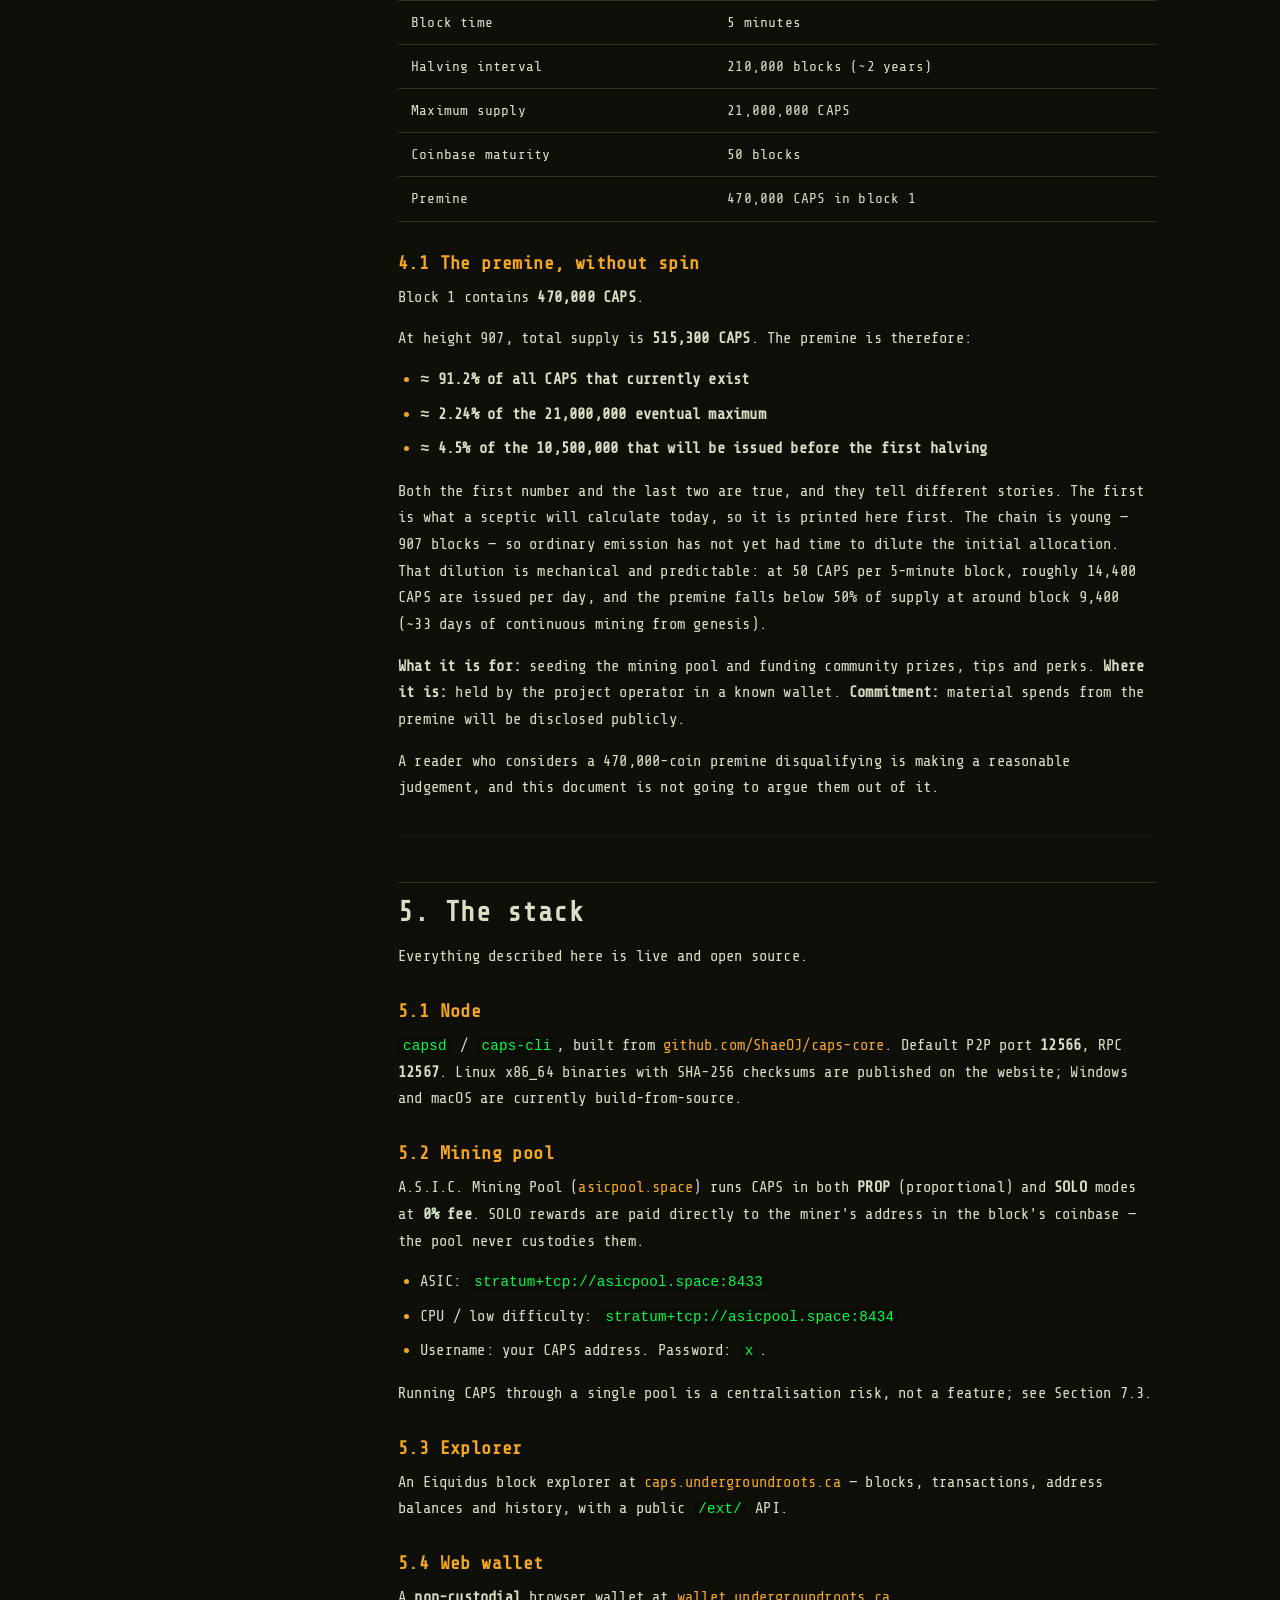
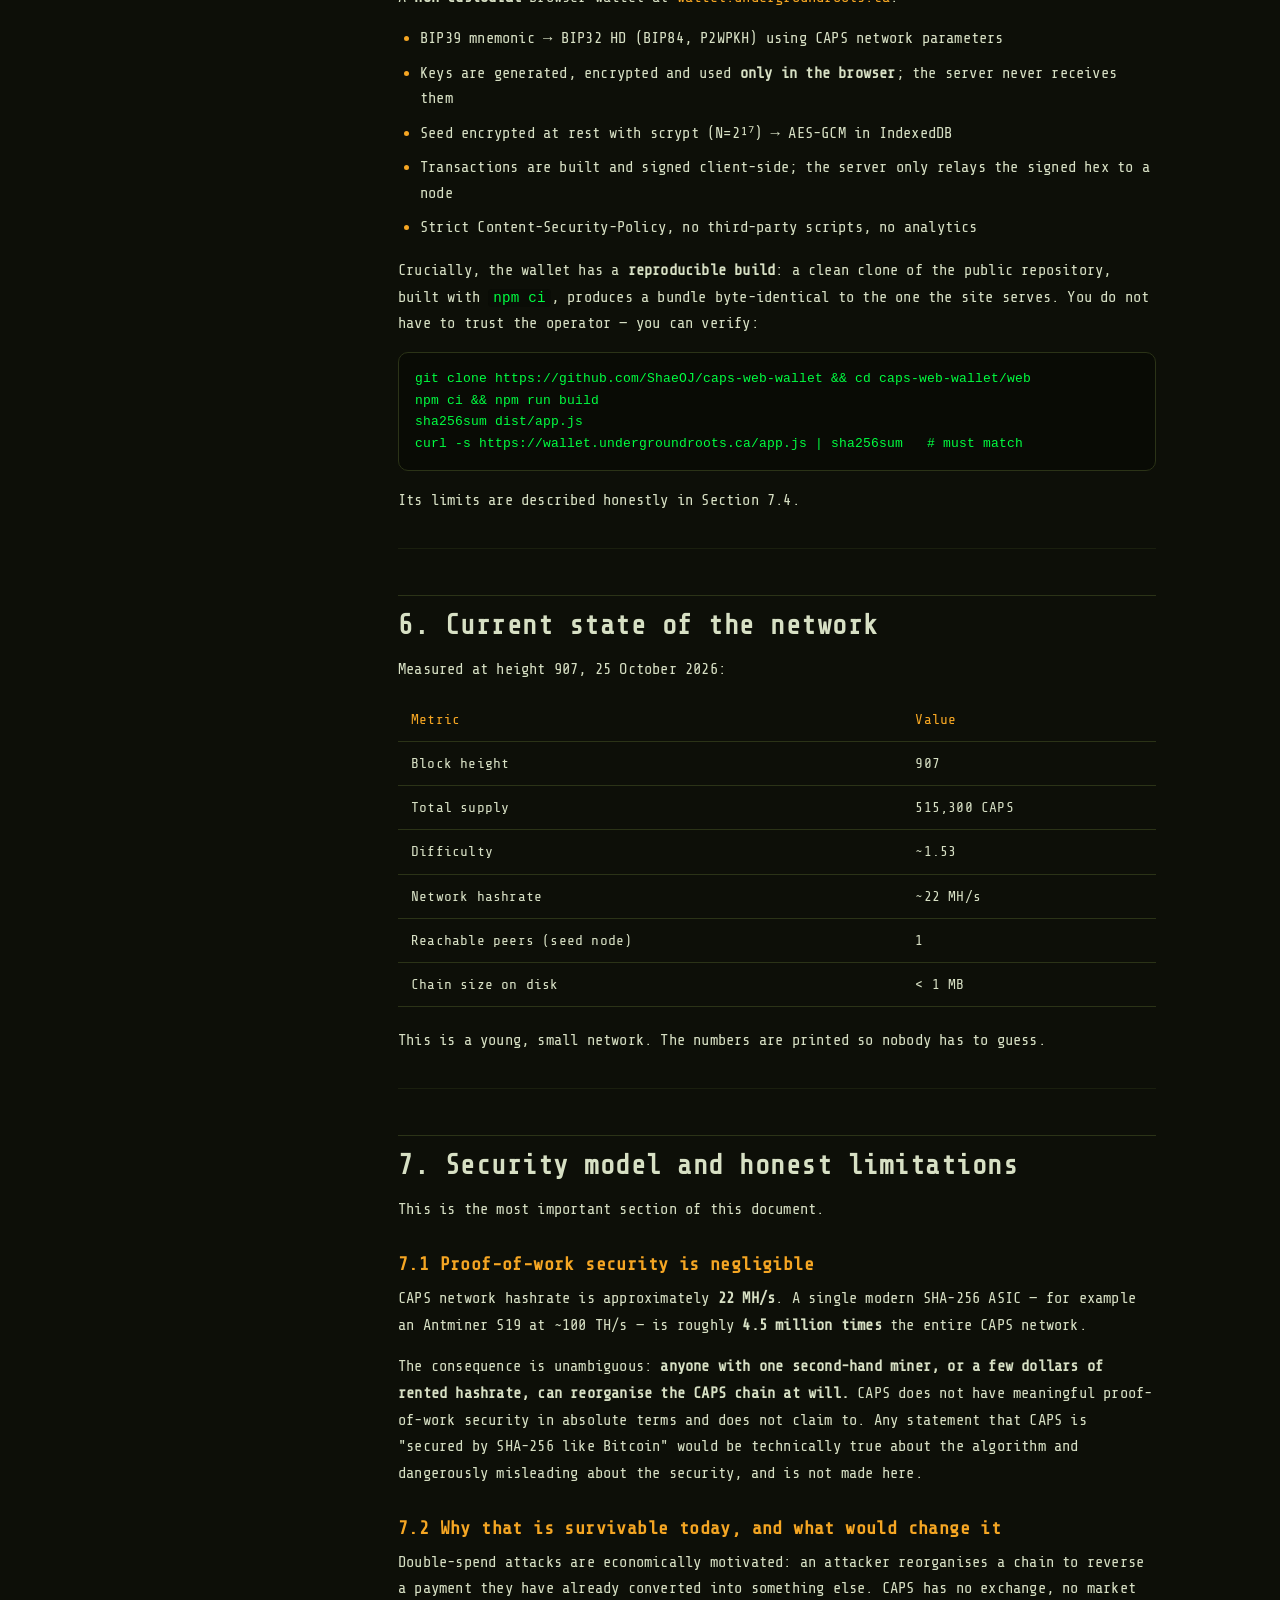
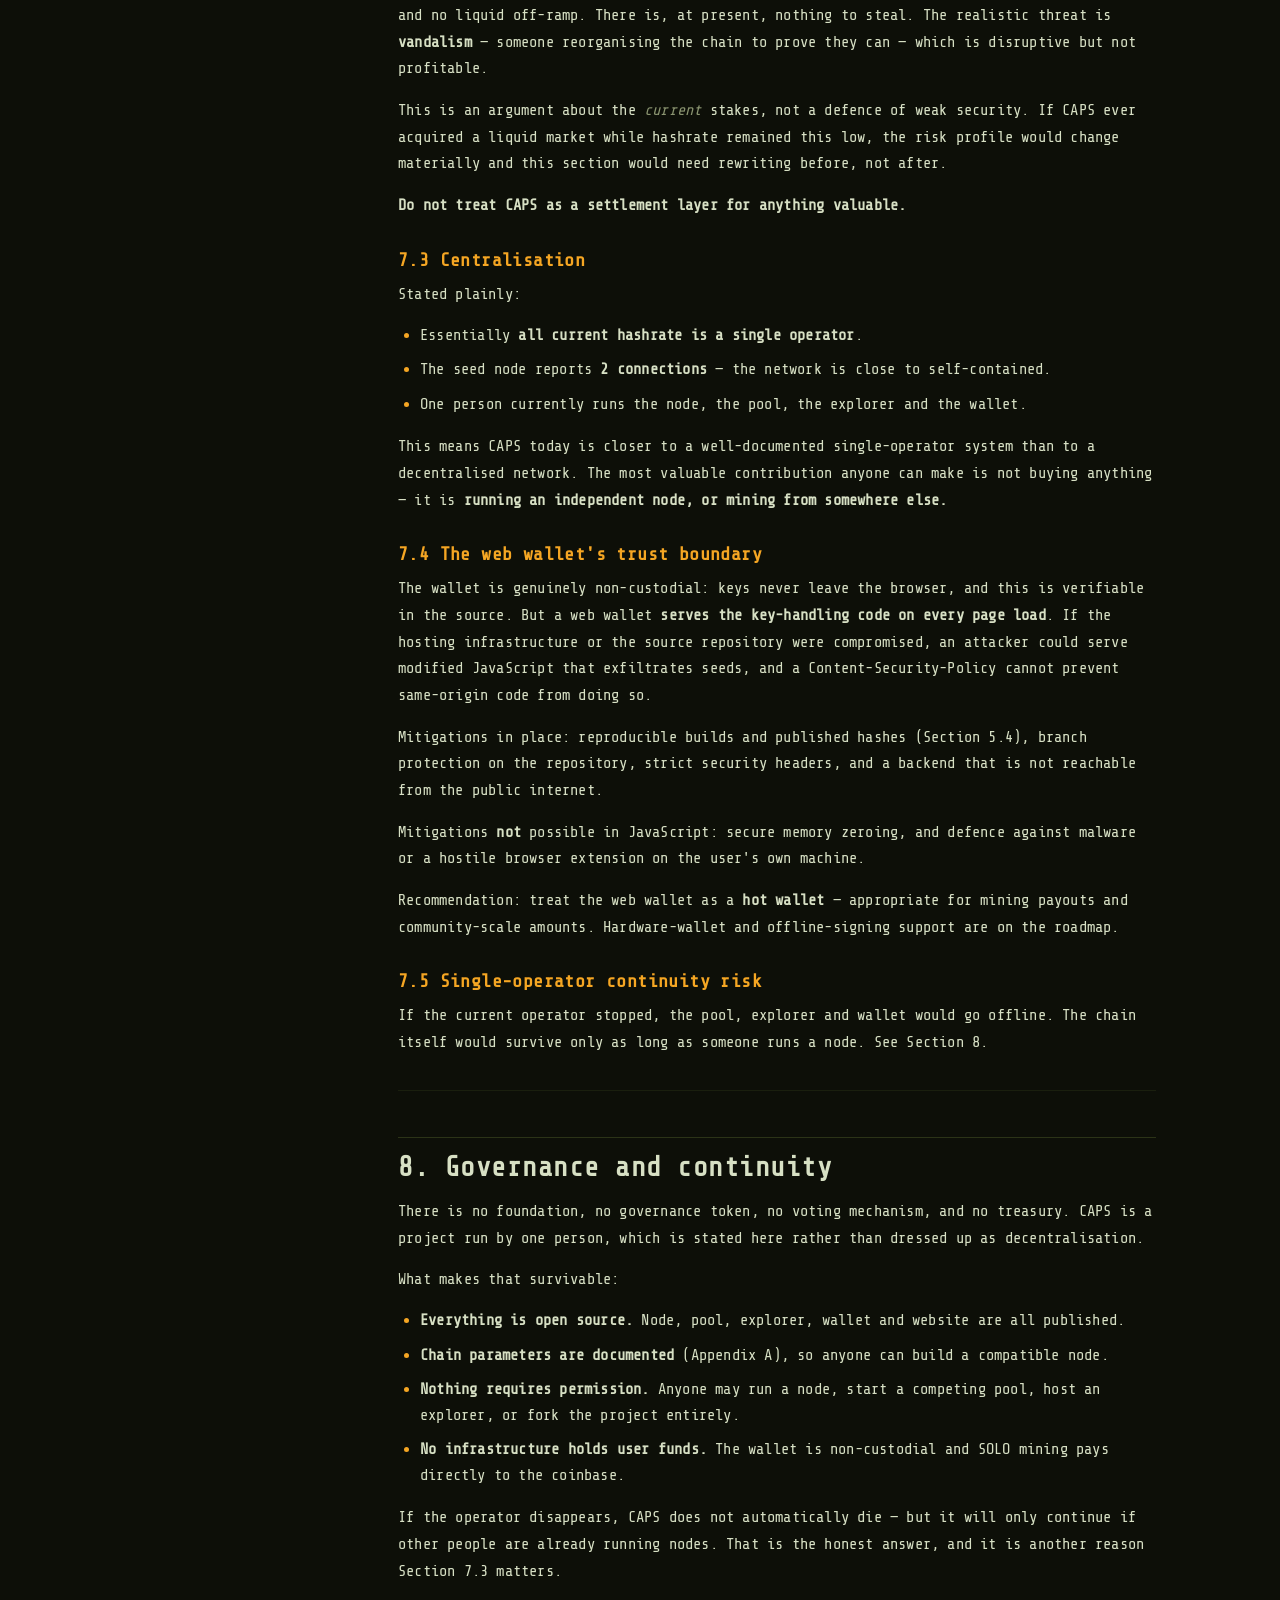
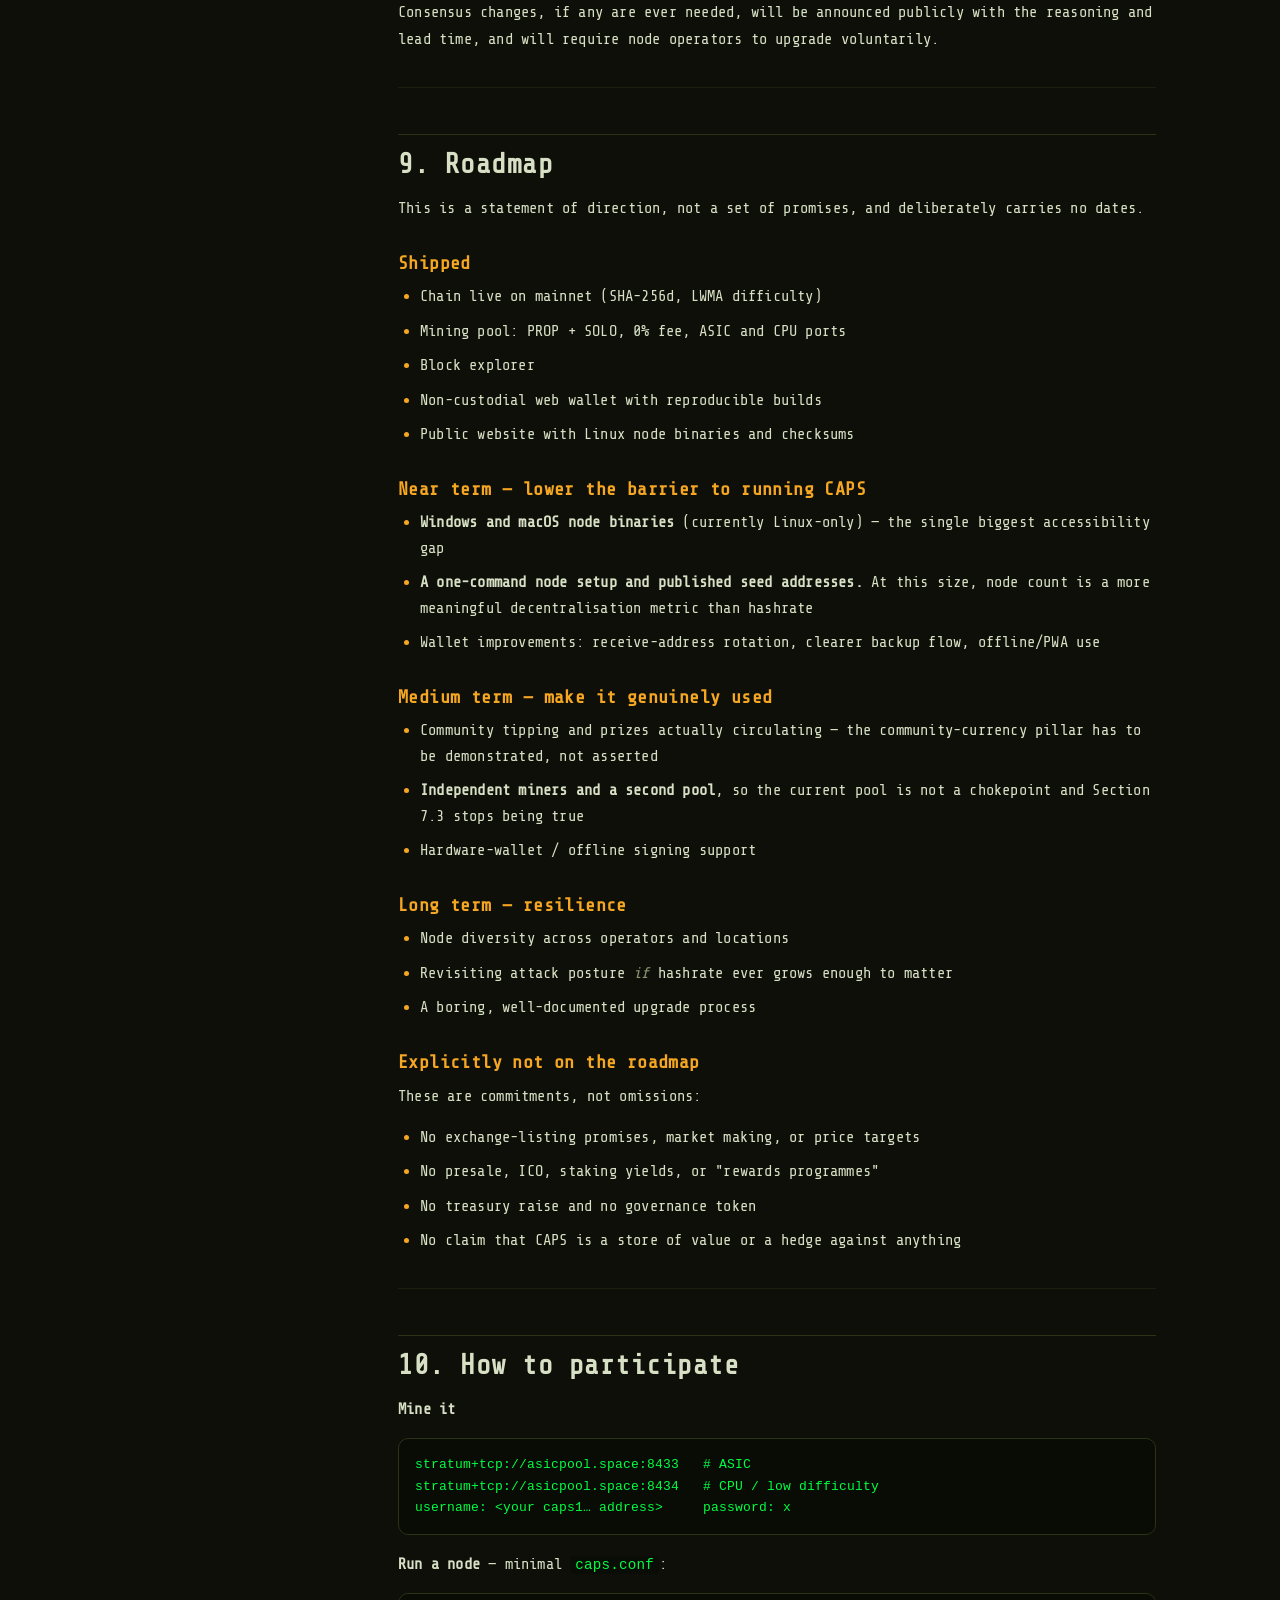
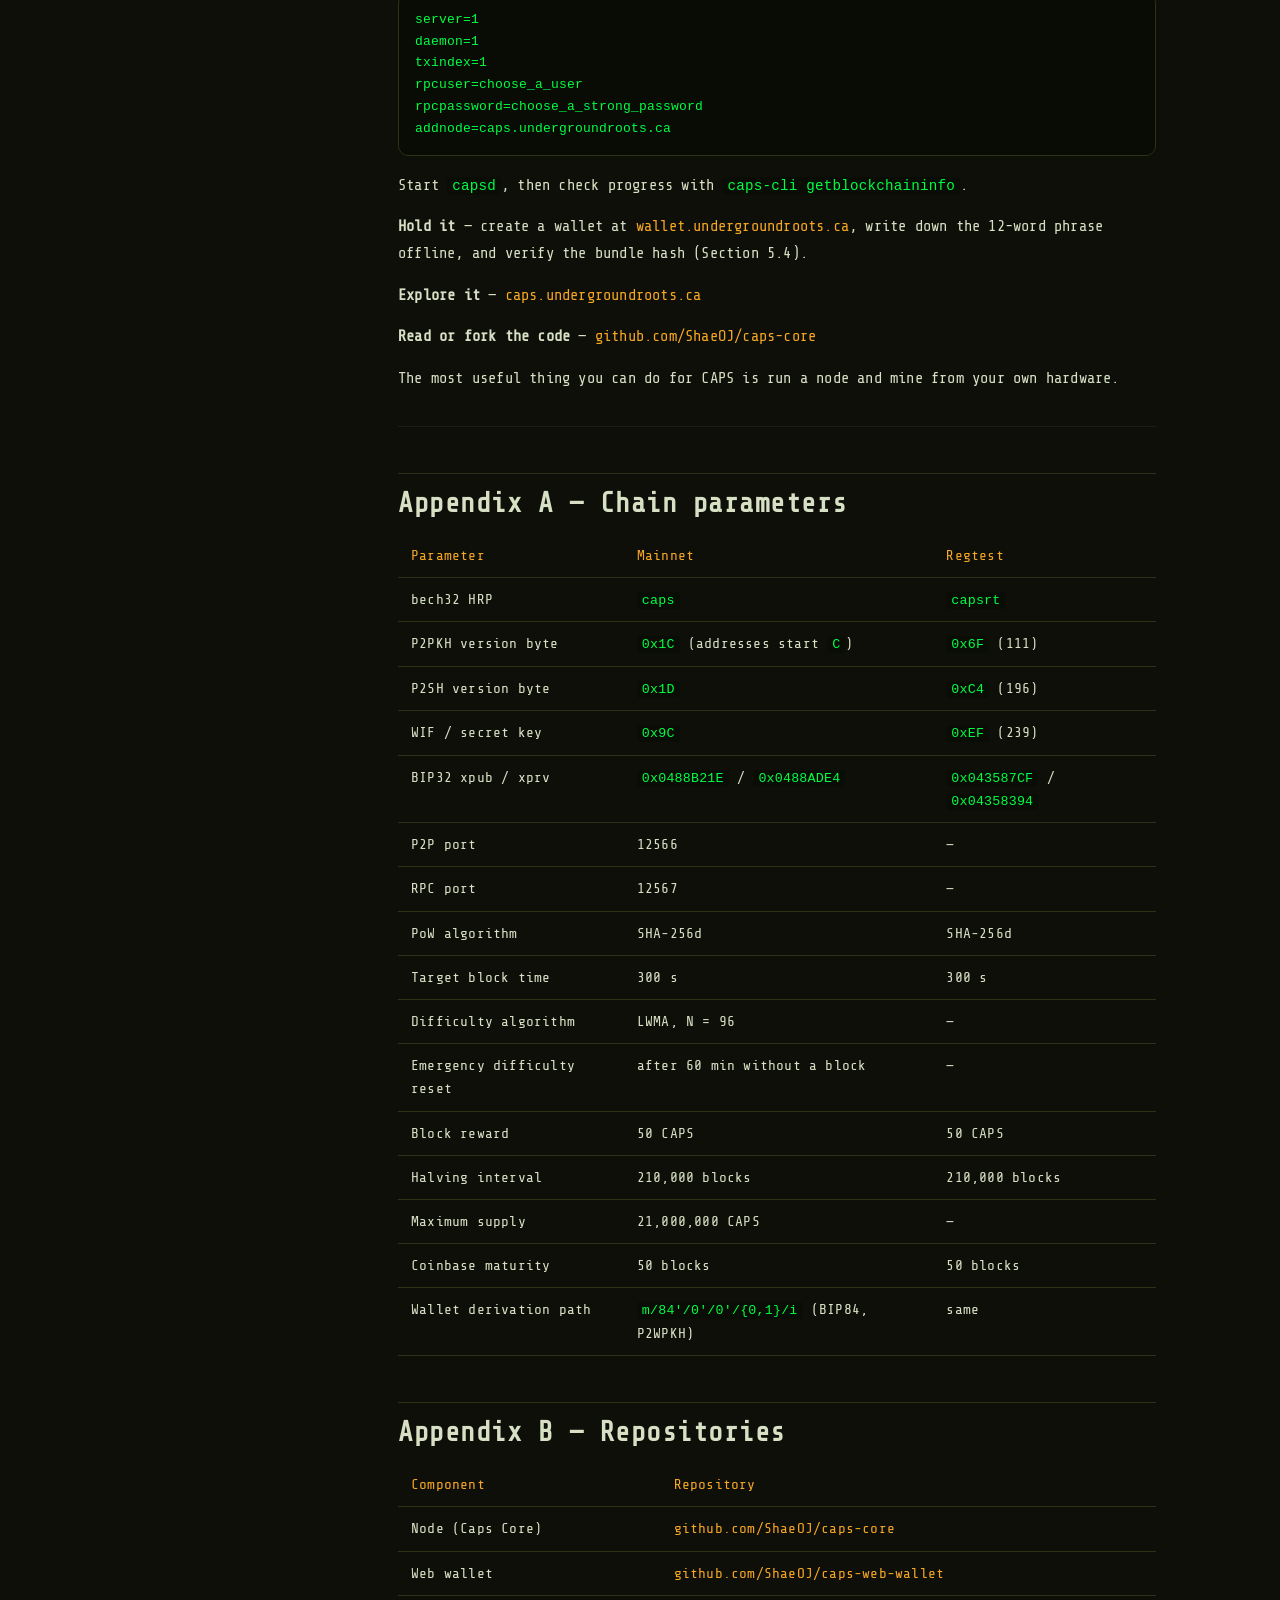
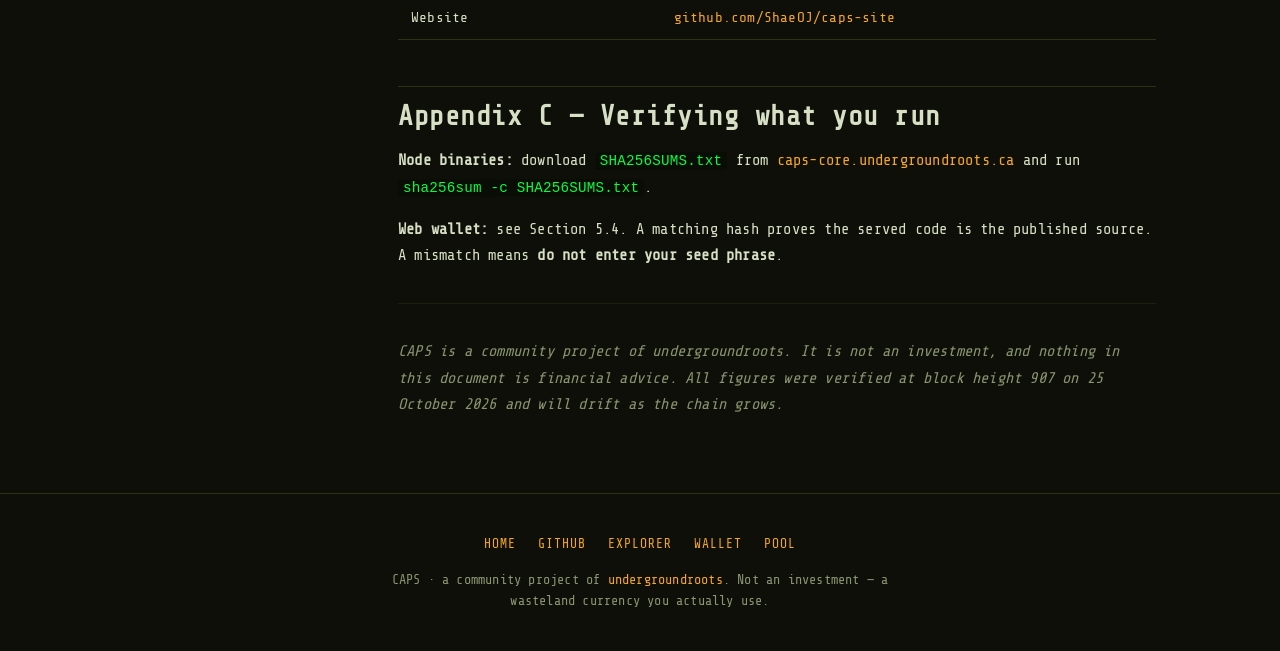
==== commit 61a7a9cb: "Point Downloads at the v1.1.0 release Adds Windows and both macOS builds, and links everything at th" ====
--- a/whitepaper/index.html
+++ b/whitepaper/index.html
@@ -9,8 +9,8 @@
 <meta property="og:description" content="Design, consensus, supply, and an honest account of CAPS's security limitations.">
 <meta property="og:image" content="/assets/caps-og.png">
 <link rel="icon" type="image/png" href="/assets/favicon.png">
-<link rel="stylesheet" href="/assets/style.css?v=202610242236">
-<link rel="stylesheet" href="/assets/paper.css?v=202610242236">
+<link rel="stylesheet" href="/assets/style.css?v=202610250439">
+<link rel="stylesheet" href="/assets/paper.css?v=202610250439">
 </head><body>
 <canvas id="bgfx" aria-hidden="true"></canvas>
 <div class="scanlines" aria-hidden="true"></div>
@@ -47,12 +47,12 @@
 <li><a href="#appendix-c-verifying-what-you-run">Appendix C — Verifying what you run</a></li></ul></aside>
   <article>
 <h1>CAPS — A Wasteland Community Currency</h1>
-<p><strong>White paper · version 1.0</strong> Last verified at <strong>block height 649</strong>, 24 October 2026.</p>
+<p><strong>White paper · version 1.0</strong> Last verified at <strong>block height 907</strong>, 25 October 2026.</p>
 <p>Website: <a href="https://caps-core.undergroundroots.ca">caps-core.undergroundroots.ca</a> · Explorer: <a href="https://caps.undergroundroots.ca">caps.undergroundroots.ca</a> Wallet: <a href="https://wallet.undergroundroots.ca">wallet.undergroundroots.ca</a> · Source: <a href="https://github.com/ShaeOJ/caps-core">github.com/ShaeOJ/caps-core</a></p>
 <hr>
 <h2 id="abstract">Abstract</h2>
 <p>CAPS is a small SHA-256d proof-of-work cryptocurrency with a post-apocalyptic bottle-cap theme. It exists so that an ordinary person can run an entire crypto stack end to end — mine a block, run a full node, read an explorer, and hold their own keys — on a chain small enough to actually understand.</p>
-<p>CAPS is <strong>not an investment</strong>, has no market, and makes no promises about price. Two facts are stated here rather than buried: block 1 contains a <strong>470,000 CAPS premine</strong>, which is about <strong>93.6% of all coins currently in existence</strong> (though only ~2.2% of the eventual 21,000,000 maximum); and the network is currently <strong>tiny and centralised</strong> — roughly 23 MH/s, essentially all of it from one operator. A single modern ASIC is millions of times that hashrate. Anyone evaluating CAPS should read Section 7 before anything else.</p>
+<p>CAPS is <strong>not an investment</strong>, has no market, and makes no promises about price. Two facts are stated here rather than buried: block 1 contains a <strong>470,000 CAPS premine</strong>, which is about <strong>91.2% of all coins currently in existence</strong> (though only ~2.24% of the eventual 21,000,000 maximum); and the network is currently <strong>tiny and centralised</strong> — roughly 22 MH/s, essentially all of it from one operator. A single modern ASIC is millions of times that hashrate. Anyone evaluating CAPS should read Section 7 before anything else.</p>
 <hr>
 <h2 id="1-why-caps-exists">1. Why CAPS exists</h2>
 <p>Most coins ask you to buy them. CAPS asks you to run one.</p>
@@ -90,9 +90,9 @@
 </tbody></table></div>
 <h3 id="4-1-the-premine-without-spin">4.1 The premine, without spin</h3>
 <p>Block 1 contains <strong>470,000 CAPS</strong>.</p>
-<p>At height 649, total supply is <strong>502,400 CAPS</strong>. The premine is therefore:</p>
-<ul><li><strong>≈ 93.6% of all CAPS that currently exist</strong></li><li><strong>≈ 2.24% of the 21,000,000 eventual maximum</strong></li><li><strong>≈ 4.5% of the 10,500,000 that will be issued before the first halving</strong></li></ul>
-<p>Both the first number and the last two are true, and they tell different stories. The first is what a sceptic will calculate today, so it is printed here first. The chain is young — 649 blocks — so ordinary emission has not yet had time to dilute the initial allocation. That dilution is mechanical and predictable: at 50 CAPS per 5-minute block, roughly 14,400 CAPS are issued per day, and the premine falls below 50% of supply at around block 9,400 (~33 days of continuous mining from genesis).</p>
+<p>At height 907, total supply is <strong>515,300 CAPS</strong>. The premine is therefore:</p>
+<ul><li><strong>≈ 91.2% of all CAPS that currently exist</strong></li><li><strong>≈ 2.24% of the 21,000,000 eventual maximum</strong></li><li><strong>≈ 4.5% of the 10,500,000 that will be issued before the first halving</strong></li></ul>
+<p>Both the first number and the last two are true, and they tell different stories. The first is what a sceptic will calculate today, so it is printed here first. The chain is young — 907 blocks — so ordinary emission has not yet had time to dilute the initial allocation. That dilution is mechanical and predictable: at 50 CAPS per 5-minute block, roughly 14,400 CAPS are issued per day, and the premine falls below 50% of supply at around block 9,400 (~33 days of continuous mining from genesis).</p>
 <p><strong>What it is for:</strong> seeding the mining pool and funding community prizes, tips and perks. <strong>Where it is:</strong> held by the project operator in a known wallet. <strong>Commitment:</strong> material spends from the premine will be disclosed publicly.</p>
 <p>A reader who considers a 470,000-coin premine disqualifying is making a reasonable judgement, and this document is not going to argue them out of it.</p>
 <hr>
@@ -117,13 +117,13 @@
 <p>Its limits are described honestly in Section 7.4.</p>
 <hr>
 <h2 id="6-current-state-of-the-network">6. Current state of the network</h2>
-<p>Measured at height 649, 24 October 2026:</p>
+<p>Measured at height 907, 25 October 2026:</p>
 <div class="tw"><table><thead><tr><th>Metric</th><th>Value</th></tr></thead><tbody>
-<tr><td>Block height</td><td>649</td></tr>
-<tr><td>Total supply</td><td>502,400 CAPS</td></tr>
-<tr><td>Difficulty</td><td>~1.56</td></tr>
-<tr><td>Network hashrate</td><td>~23 MH/s</td></tr>
-<tr><td>Reachable peers (seed node)</td><td>2</td></tr>
+<tr><td>Block height</td><td>907</td></tr>
+<tr><td>Total supply</td><td>515,300 CAPS</td></tr>
+<tr><td>Difficulty</td><td>~1.53</td></tr>
+<tr><td>Network hashrate</td><td>~22 MH/s</td></tr>
+<tr><td>Reachable peers (seed node)</td><td>1</td></tr>
 <tr><td>Chain size on disk</td><td>&lt; 1 MB</td></tr>
 </tbody></table></div>
 <p>This is a young, small network. The numbers are printed so nobody has to guess.</p>
@@ -131,7 +131,7 @@
 <h2 id="7-security-model-and-honest-limitations">7. Security model and honest limitations</h2>
 <p>This is the most important section of this document.</p>
 <h3 id="7-1-proof-of-work-security-is-negligible">7.1 Proof-of-work security is negligible</h3>
-<p>CAPS network hashrate is approximately <strong>23 MH/s</strong>. A single modern SHA-256 ASIC — for example an Antminer S19 at ~100 TH/s — is roughly <strong>4.2 million times</strong> the entire CAPS network.</p>
+<p>CAPS network hashrate is approximately <strong>22 MH/s</strong>. A single modern SHA-256 ASIC — for example an Antminer S19 at ~100 TH/s — is roughly <strong>4.5 million times</strong> the entire CAPS network.</p>
 <p>The consequence is unambiguous: <strong>anyone with one second-hand miner, or a few dollars of rented hashrate, can reorganise the CAPS chain at will.</strong> CAPS does not have meaningful proof-of-work security in absolute terms and does not claim to. Any statement that CAPS is &quot;secured by SHA-256 like Bitcoin&quot; would be technically true about the algorithm and dangerously misleading about the security, and is not made here.</p>
 <h3 id="7-2-why-that-is-survivable-today-and-what-would-change-it">7.2 Why that is survivable today, and what would change it</h3>
 <p>Double-spend attacks are economically motivated: an attacker reorganises a chain to reverse a payment they have already converted into something else. CAPS has no exchange, no market and no liquid off-ramp. There is, at present, nothing to steal. The realistic threat is <strong>vandalism</strong> — someone reorganising the chain to prove they can — which is disruptive but not profitable.</p>
@@ -217,7 +217,7 @@
 <p><strong>Node binaries:</strong> download <code>SHA256SUMS.txt</code> from <a href="https://caps-core.undergroundroots.ca">caps-core.undergroundroots.ca</a> and run <code>sha256sum -c SHA256SUMS.txt</code>.</p>
 <p><strong>Web wallet:</strong> see Section 5.4. A matching hash proves the served code is the published source. A mismatch means <strong>do not enter your seed phrase</strong>.</p>
 <hr>
-<p><em>CAPS is a community project of undergroundroots. It is not an investment, and nothing in this document is financial advice. All figures were verified at block height 649 on 24 October 2026 and will drift as the chain grows.</em></p>
+<p><em>CAPS is a community project of undergroundroots. It is not an investment, and nothing in this document is financial advice. All figures were verified at block height 907 on 25 October 2026 and will drift as the chain grows.</em></p>
   </article>
 </main>
 
@@ -231,6 +231,6 @@
   </div>
   <p>CAPS &middot; a community project of <a href="https://undergroundroots.ca">undergroundroots</a>. Not an investment &mdash; a wasteland currency you actually use.</p>
 </footer>
-<script src="/assets/bgfx.js?v=202610242236" defer></script>
-<script src="/assets/beta-notice.js?v=202610242236" defer></script>
+<script src="/assets/bgfx.js?v=202610250439" defer></script>
+<script src="/assets/beta-notice.js?v=202610250439" defer></script>
 </body></html>
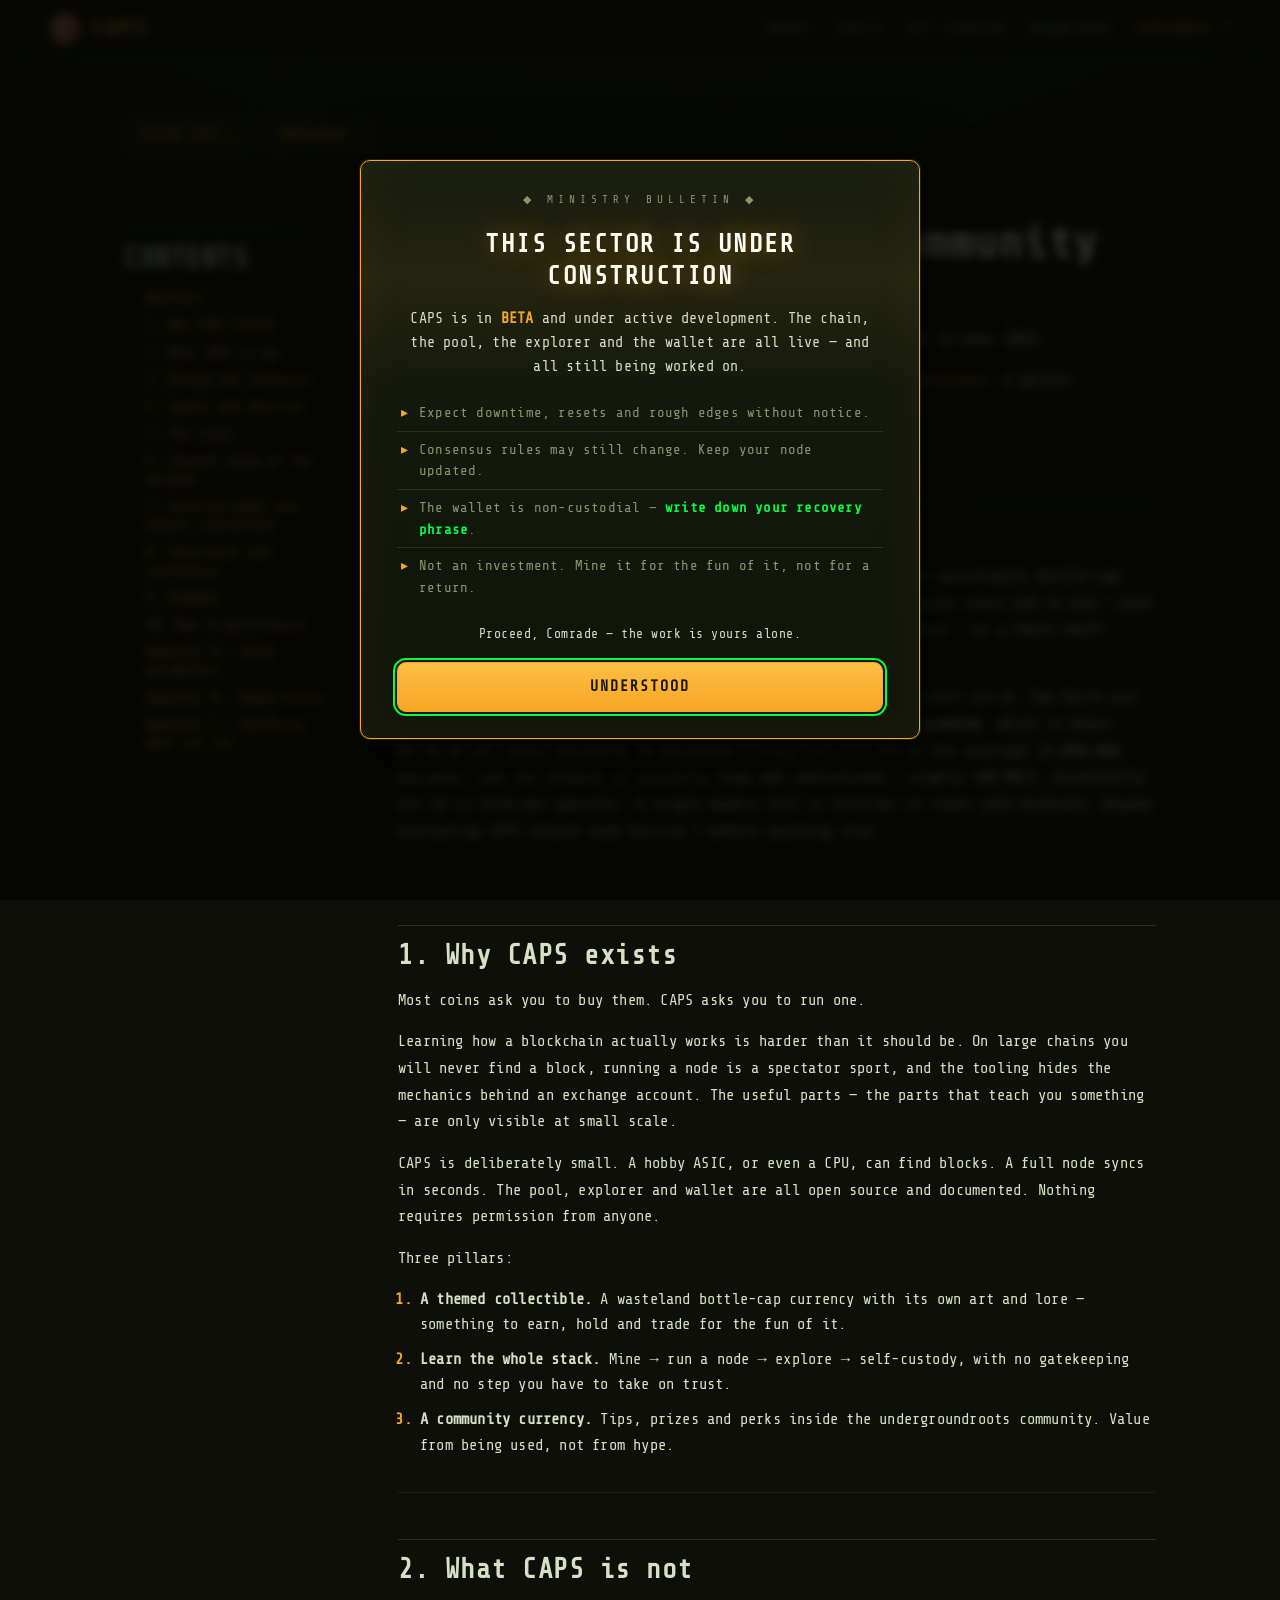
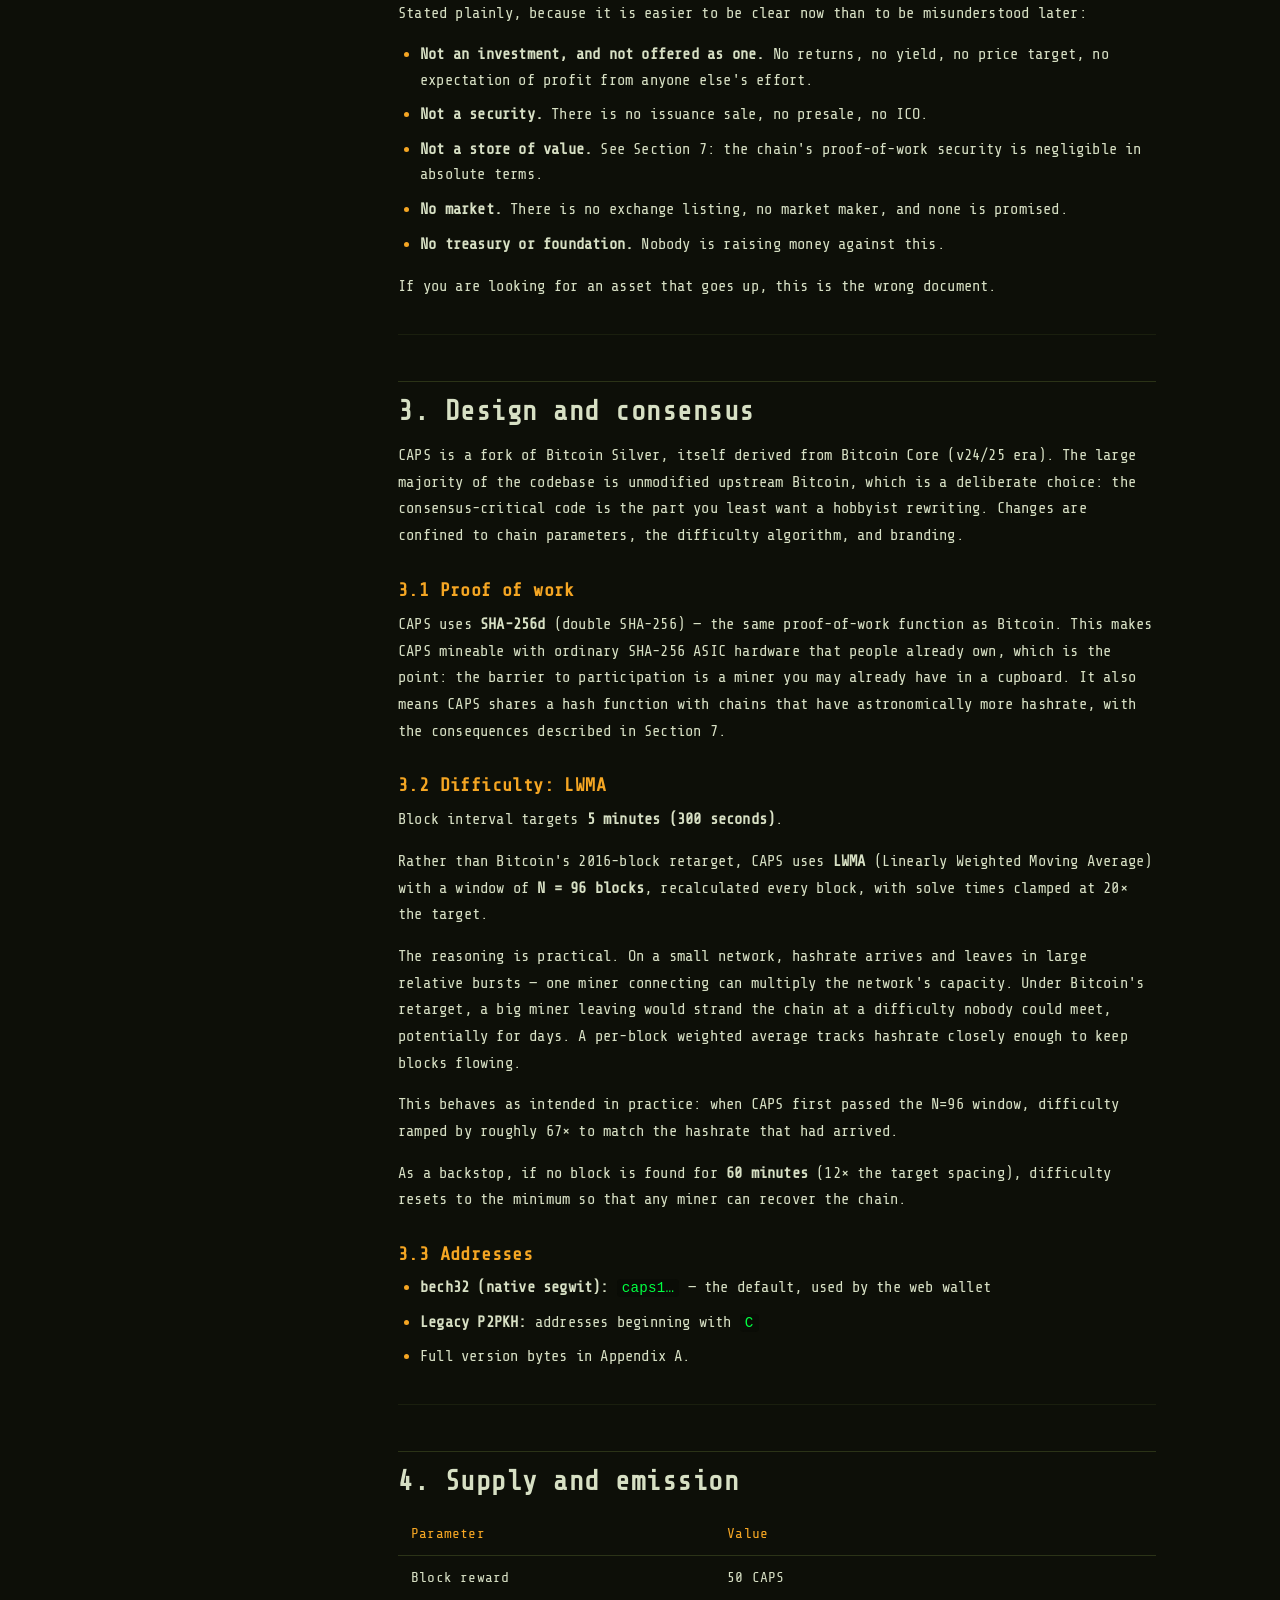
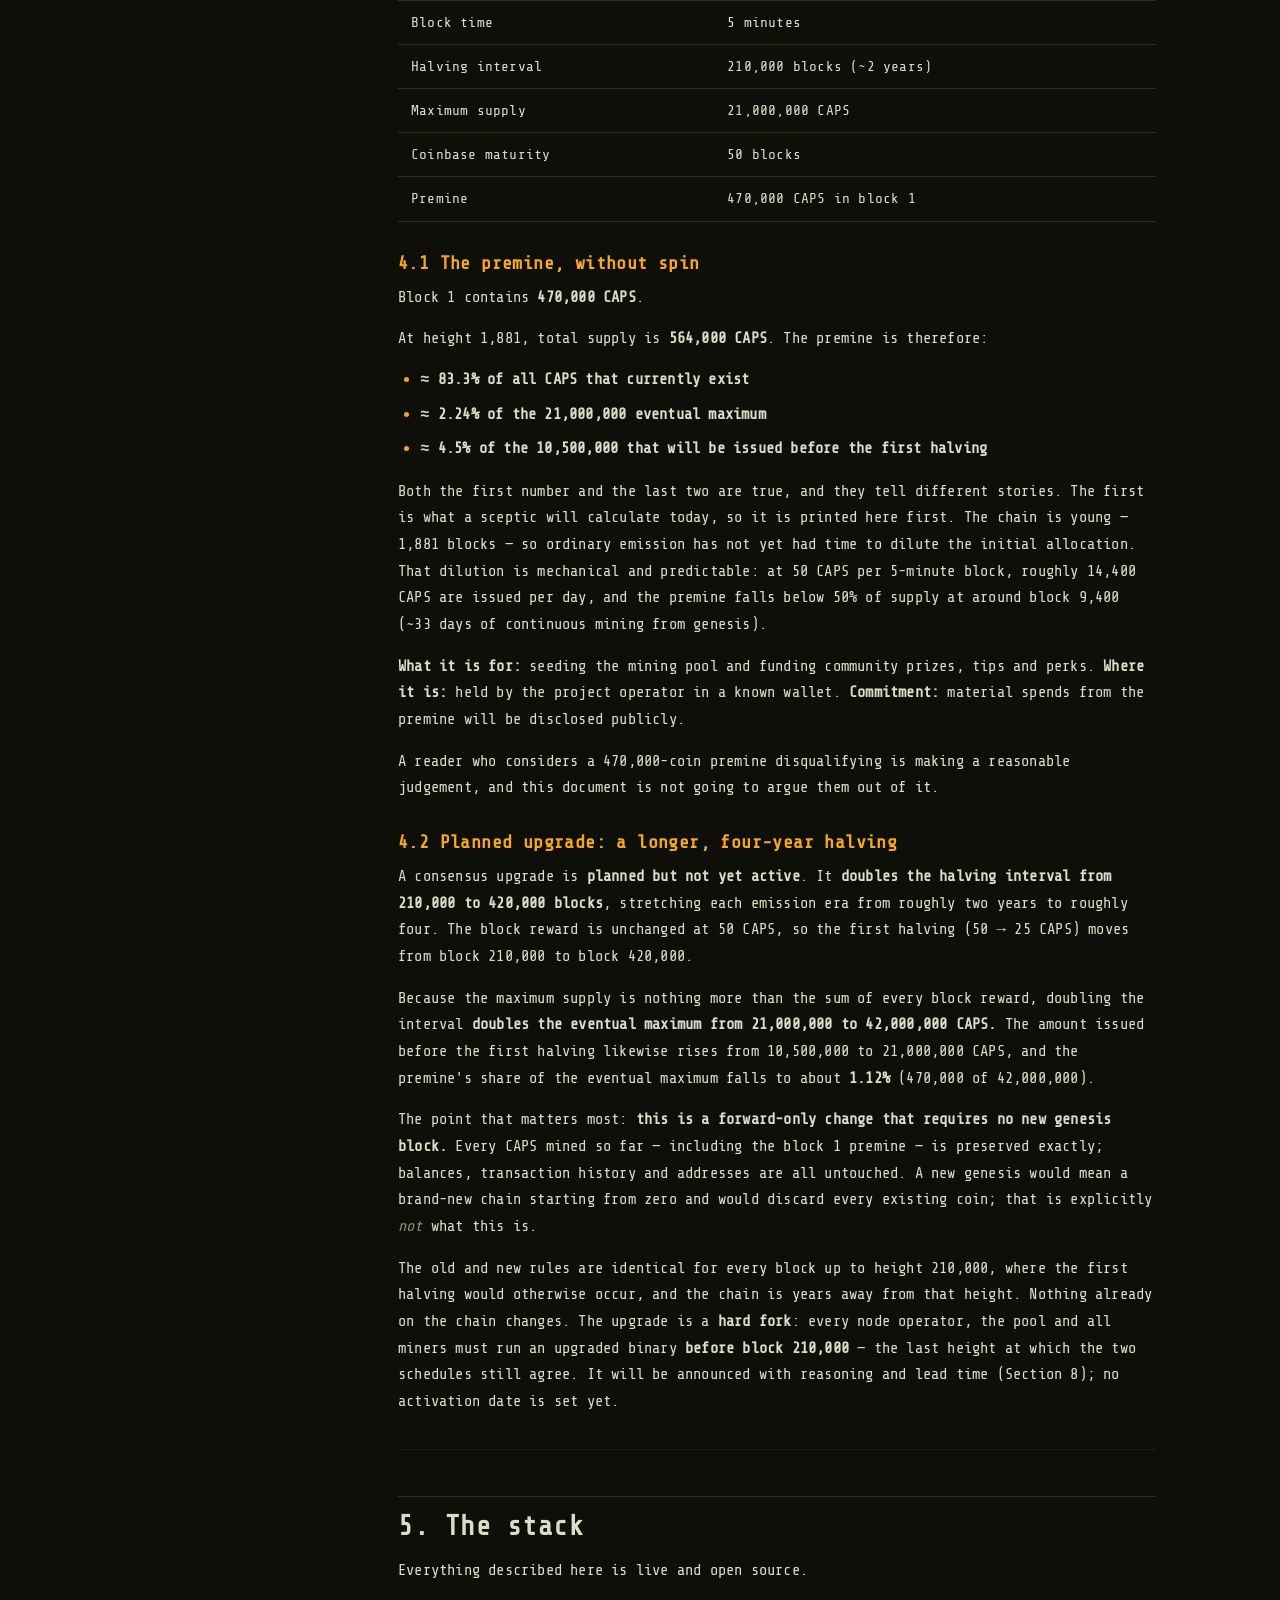
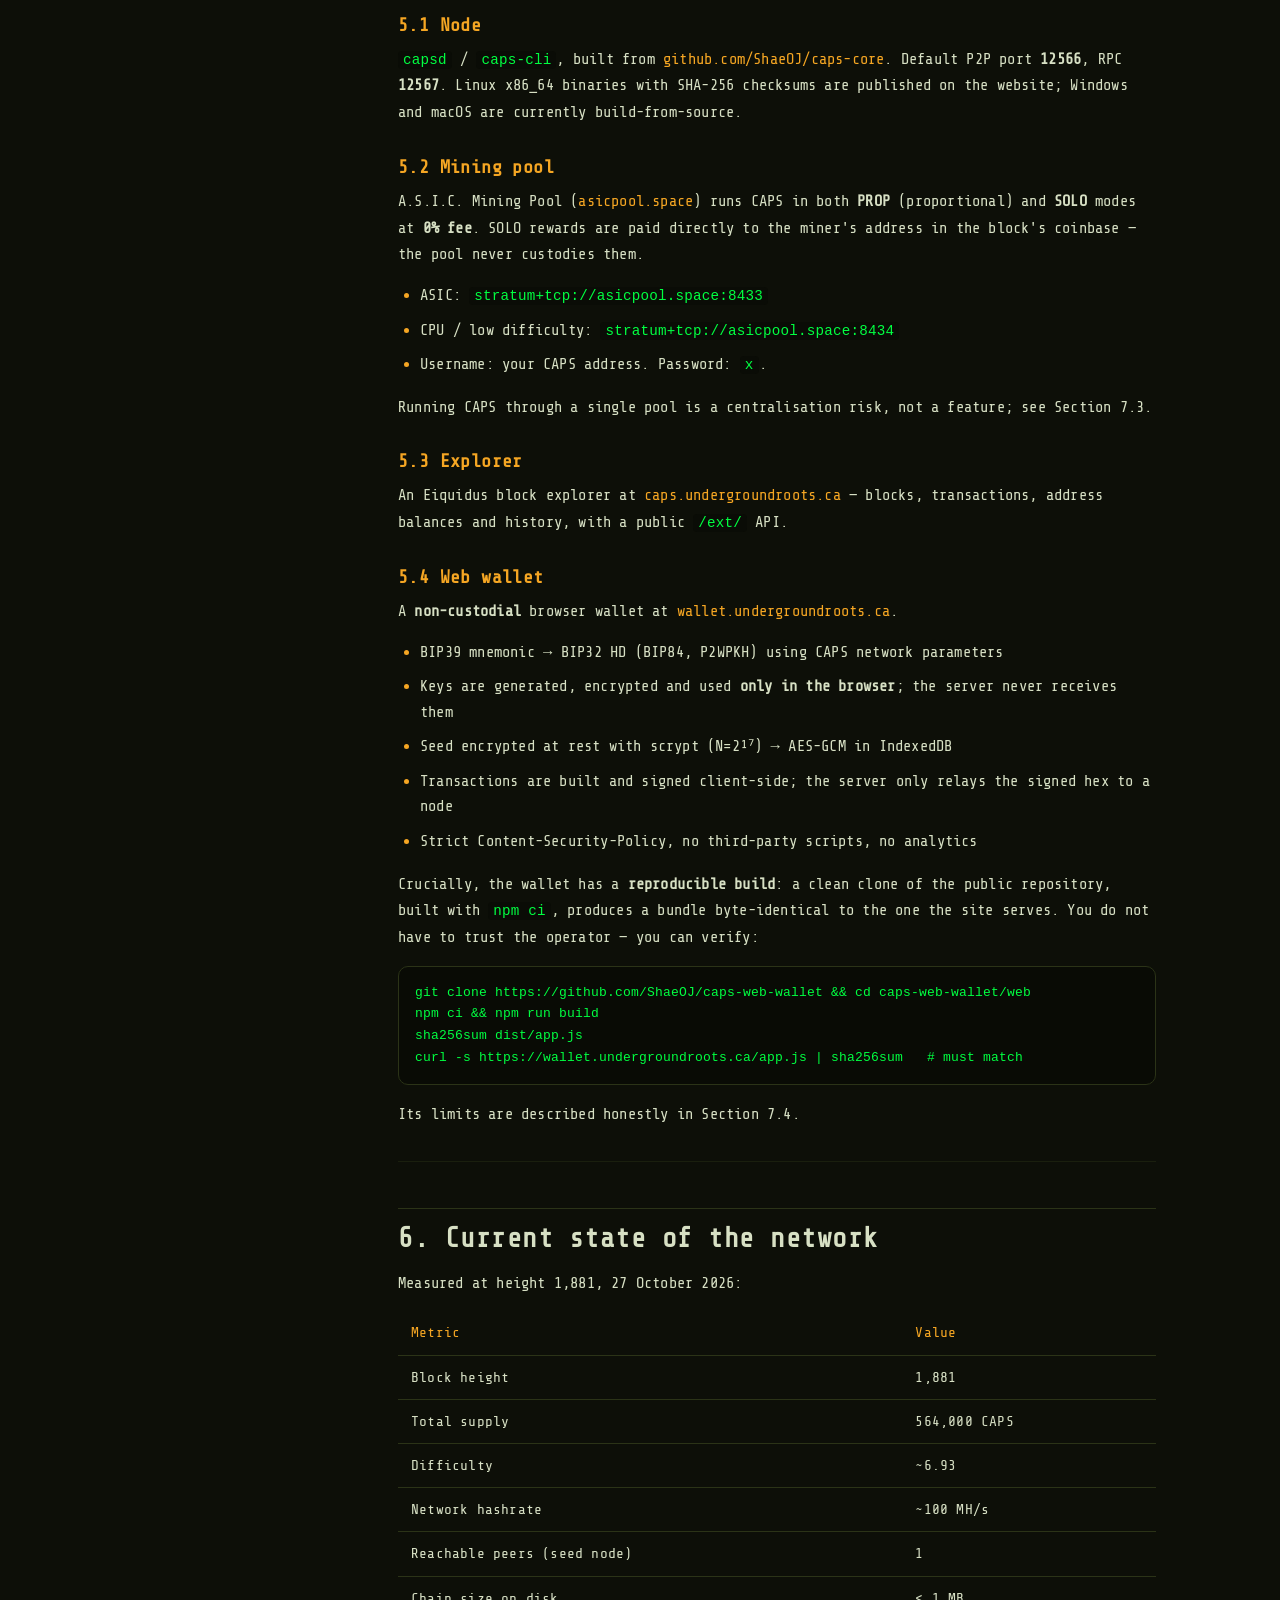
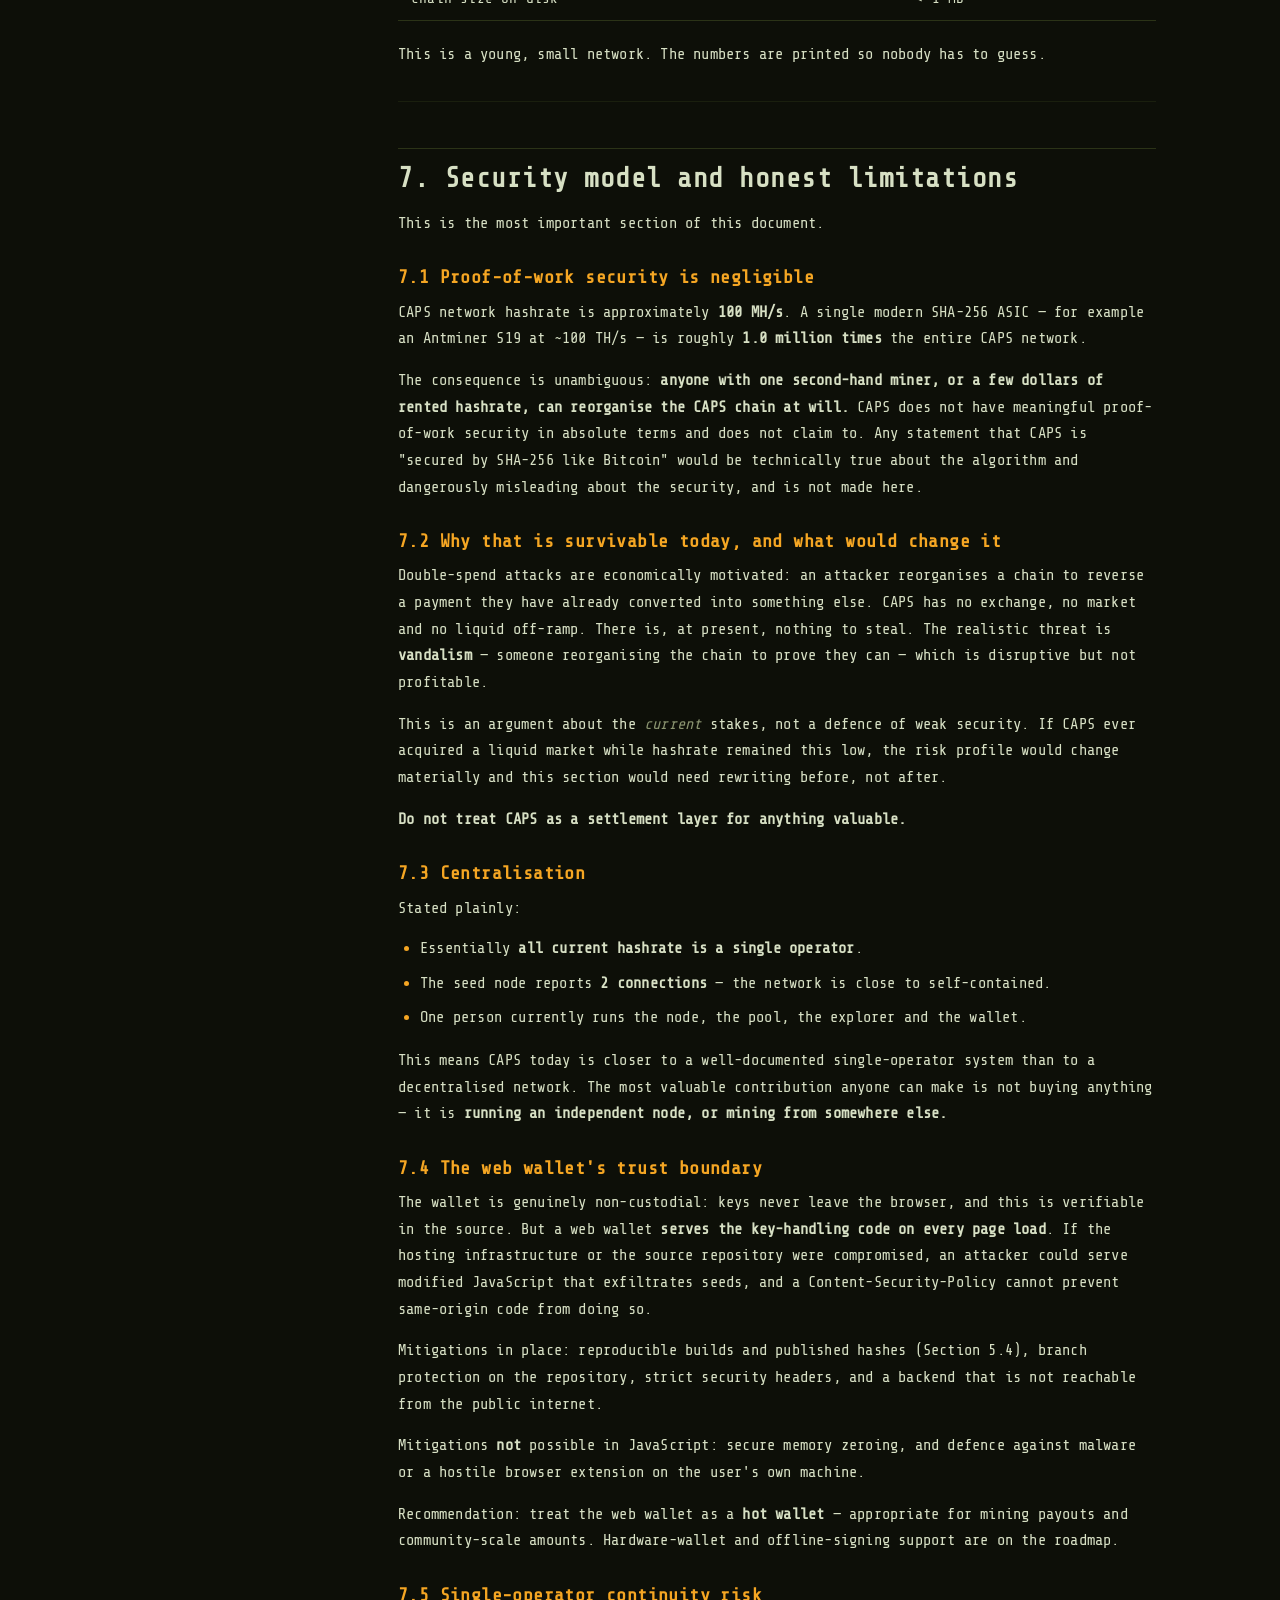
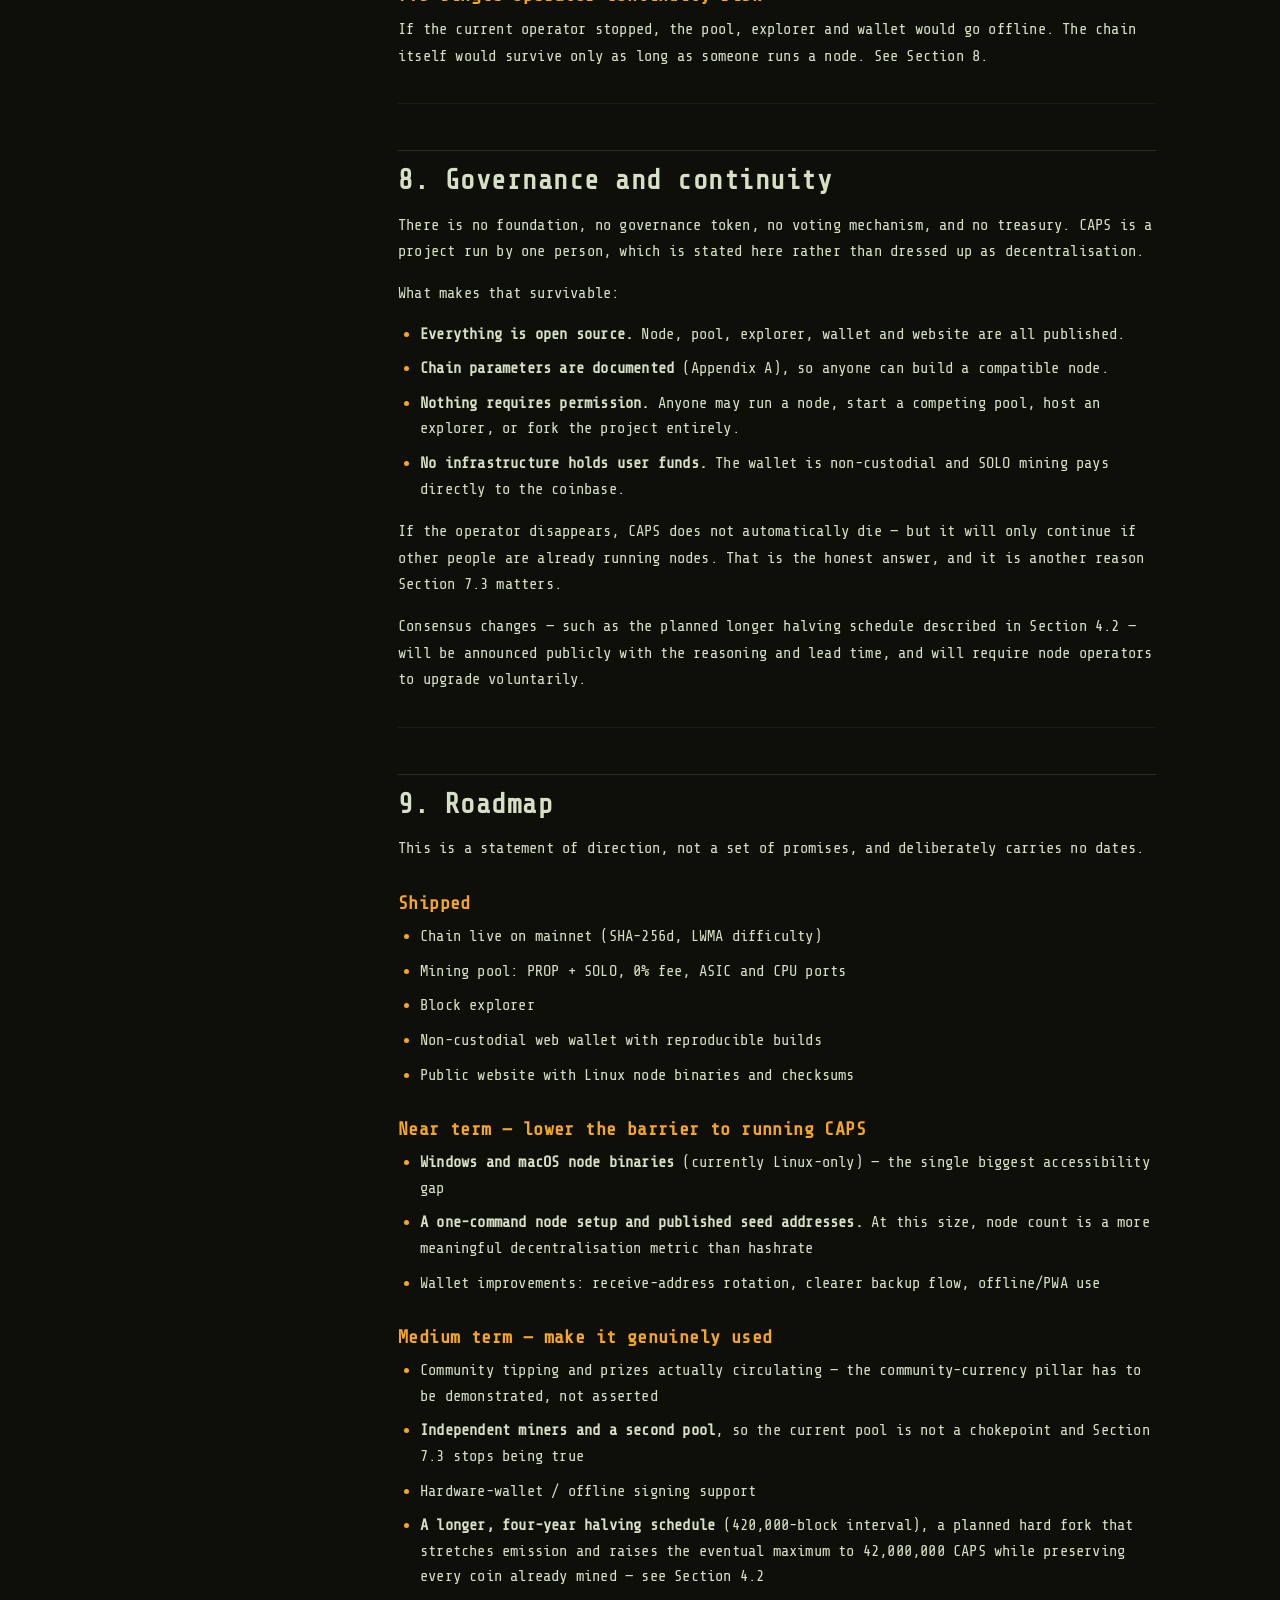
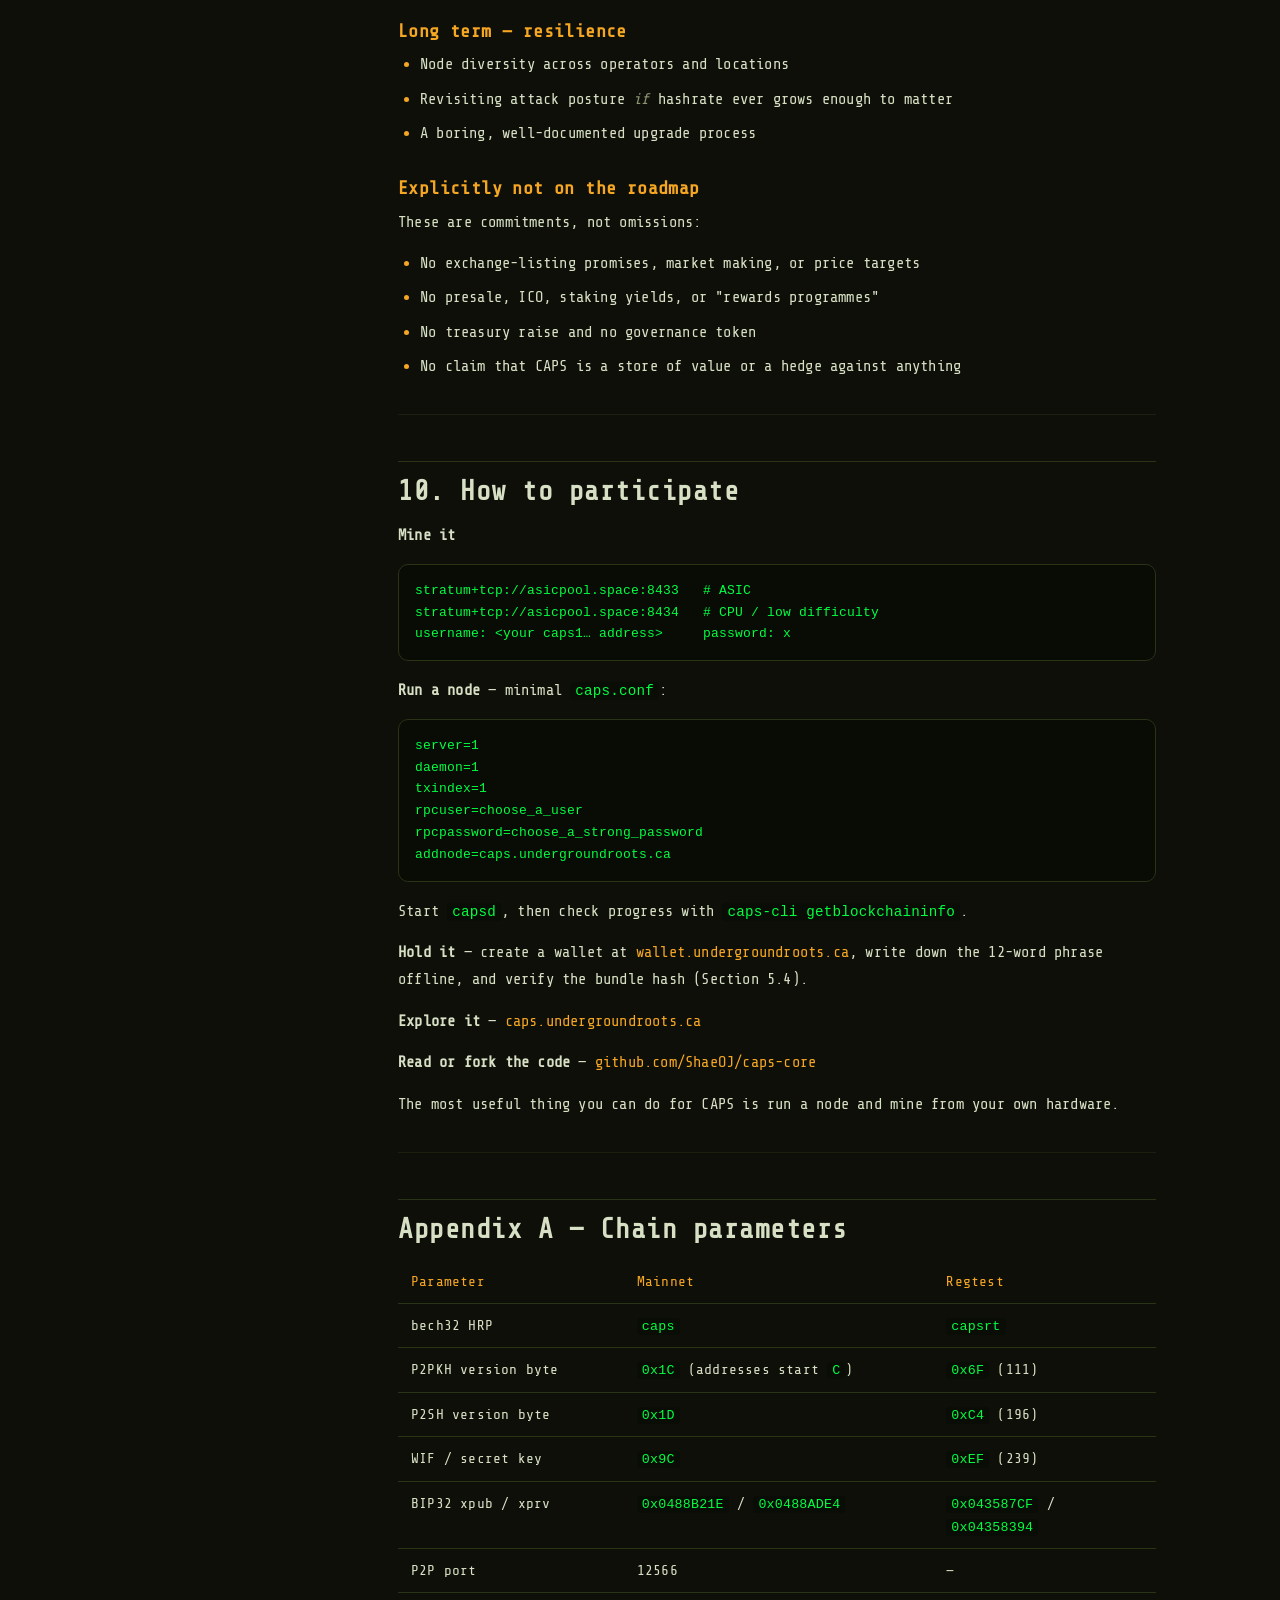
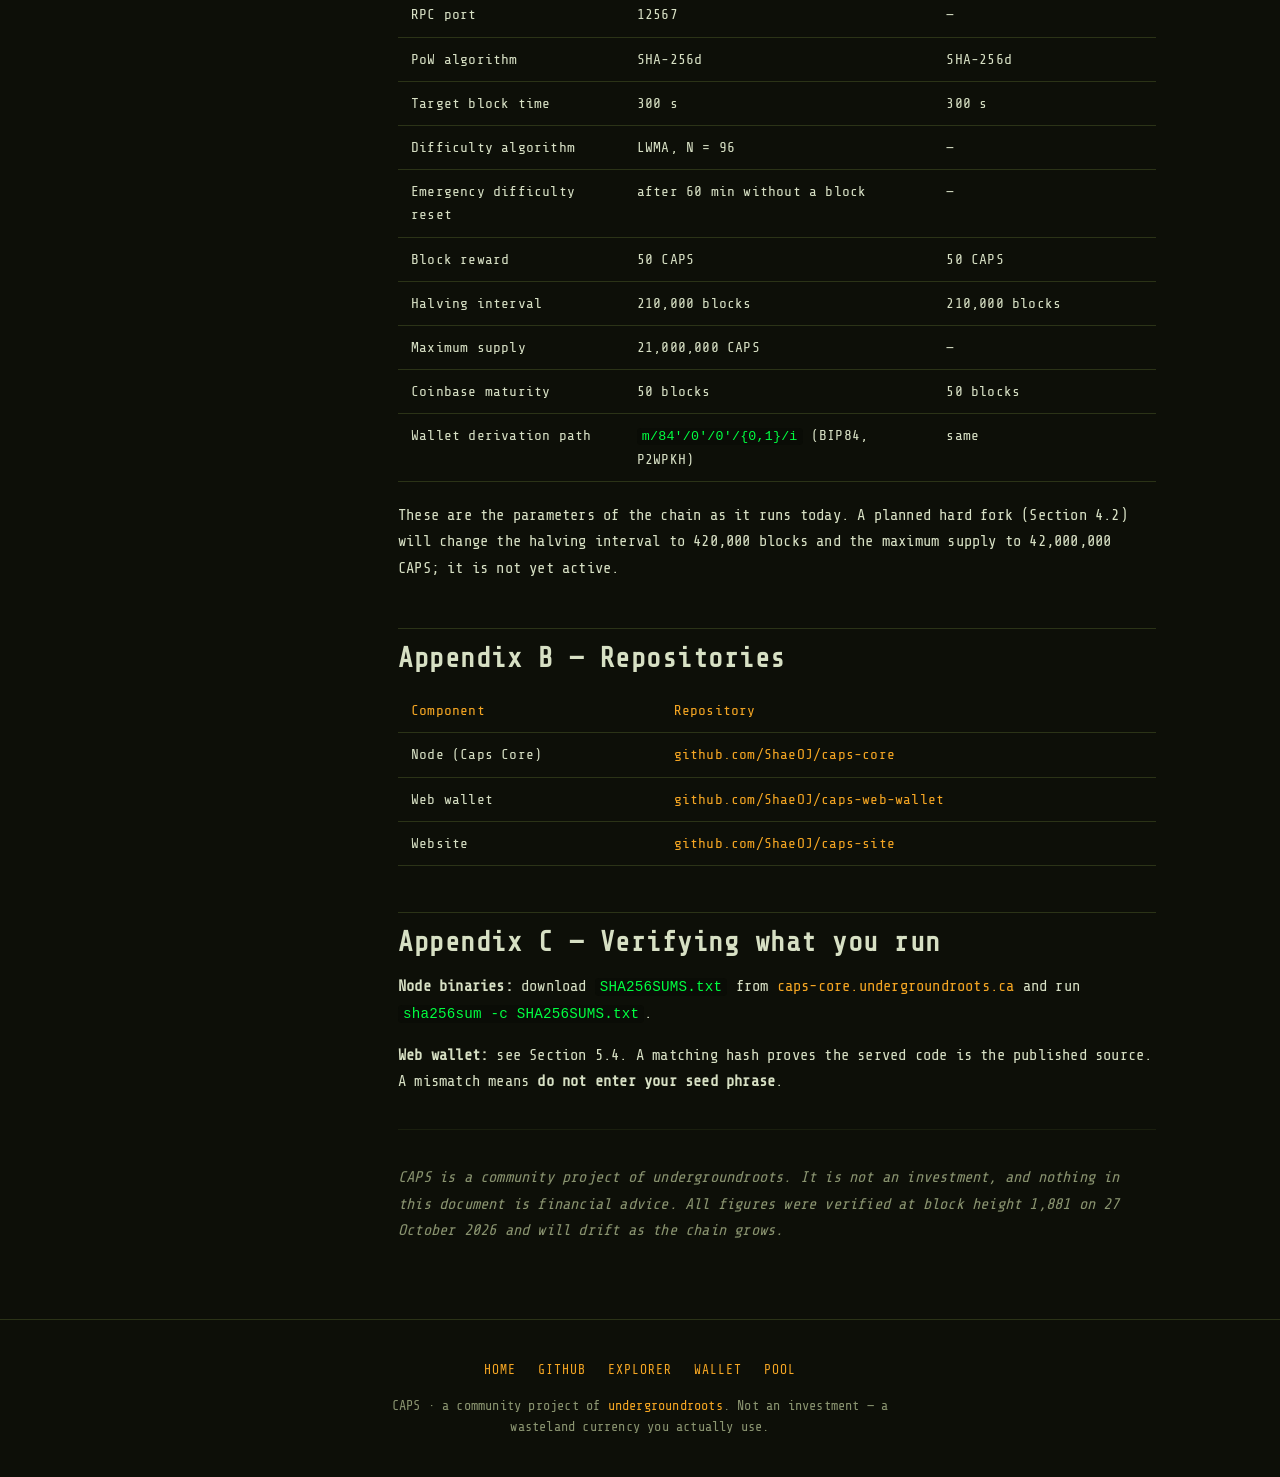
==== commit 7bc6ea4b: "Document planned 420k-block halving; bump white paper to v1.1 Add a planned-but-not-active consensus" ====
--- a/whitepaper/index.html
+++ b/whitepaper/index.html
@@ -3,14 +3,14 @@
 <meta charset="utf-8">
 <meta name="viewport" content="width=device-width, initial-scale=1">
 <meta name="color-scheme" content="dark">
-<title>CAPS White Paper v1.0</title>
+<title>CAPS White Paper v1.1</title>
 <meta name="description" content="The CAPS white paper: design, consensus, supply and emission, the premine stated plainly, and an honest account of the network's security limitations.">
-<meta property="og:title" content="CAPS White Paper v1.0">
+<meta property="og:title" content="CAPS White Paper v1.1">
 <meta property="og:description" content="Design, consensus, supply, and an honest account of CAPS's security limitations.">
 <meta property="og:image" content="/assets/caps-og.png">
 <link rel="icon" type="image/png" href="/assets/favicon.png">
-<link rel="stylesheet" href="/assets/style.css?v=202610250439">
-<link rel="stylesheet" href="/assets/paper.css?v=202610250439">
+<link rel="stylesheet" href="/assets/style.css?v=202610271111">
+<link rel="stylesheet" href="/assets/paper.css?v=202610271111">
 </head><body>
 <canvas id="bgfx" aria-hidden="true"></canvas>
 <div class="scanlines" aria-hidden="true"></div>
@@ -28,8 +28,8 @@
 
 <main class="paper">
   <div class="paper-actions">
-    <a class="btn" href="/whitepaper/CAPS_whitepaper_v1.0.txt">Plain text &#8595;</a>
-    <a class="btn" href="/whitepaper/CAPS_whitepaper_v1.0.md">Markdown &#8595;</a>
+    <a class="btn" href="/whitepaper/CAPS_whitepaper_v1.1.txt">Plain text &#8595;</a>
+    <a class="btn" href="/whitepaper/CAPS_whitepaper_v1.1.md">Markdown &#8595;</a>
   </div>
   <aside class="toc"><h2>Contents</h2><ul><li><a href="#abstract">Abstract</a></li>
 <li><a href="#1-why-caps-exists">1. Why CAPS exists</a></li>
@@ -47,12 +47,12 @@
 <li><a href="#appendix-c-verifying-what-you-run">Appendix C — Verifying what you run</a></li></ul></aside>
   <article>
 <h1>CAPS — A Wasteland Community Currency</h1>
-<p><strong>White paper · version 1.0</strong> Last verified at <strong>block height 907</strong>, 25 October 2026.</p>
+<p><strong>White paper · version 1.1</strong> Last verified at <strong>block height 1,881</strong>, 27 October 2026.</p>
 <p>Website: <a href="https://caps-core.undergroundroots.ca">caps-core.undergroundroots.ca</a> · Explorer: <a href="https://caps.undergroundroots.ca">caps.undergroundroots.ca</a> Wallet: <a href="https://wallet.undergroundroots.ca">wallet.undergroundroots.ca</a> · Source: <a href="https://github.com/ShaeOJ/caps-core">github.com/ShaeOJ/caps-core</a></p>
 <hr>
 <h2 id="abstract">Abstract</h2>
 <p>CAPS is a small SHA-256d proof-of-work cryptocurrency with a post-apocalyptic bottle-cap theme. It exists so that an ordinary person can run an entire crypto stack end to end — mine a block, run a full node, read an explorer, and hold their own keys — on a chain small enough to actually understand.</p>
-<p>CAPS is <strong>not an investment</strong>, has no market, and makes no promises about price. Two facts are stated here rather than buried: block 1 contains a <strong>470,000 CAPS premine</strong>, which is about <strong>91.2% of all coins currently in existence</strong> (though only ~2.24% of the eventual 21,000,000 maximum); and the network is currently <strong>tiny and centralised</strong> — roughly 22 MH/s, essentially all of it from one operator. A single modern ASIC is millions of times that hashrate. Anyone evaluating CAPS should read Section 7 before anything else.</p>
+<p>CAPS is <strong>not an investment</strong>, has no market, and makes no promises about price. Two facts are stated here rather than buried: block 1 contains a <strong>470,000 CAPS premine</strong>, which is about <strong>83.3% of all coins currently in existence</strong> (though only ~2.24% of the eventual 21,000,000 maximum); and the network is currently <strong>tiny and centralised</strong> — roughly 100 MH/s, essentially all of it from one operator. A single modern ASIC is millions of times that hashrate. Anyone evaluating CAPS should read Section 7 before anything else.</p>
 <hr>
 <h2 id="1-why-caps-exists">1. Why CAPS exists</h2>
 <p>Most coins ask you to buy them. CAPS asks you to run one.</p>
@@ -90,11 +90,16 @@
 </tbody></table></div>
 <h3 id="4-1-the-premine-without-spin">4.1 The premine, without spin</h3>
 <p>Block 1 contains <strong>470,000 CAPS</strong>.</p>
-<p>At height 907, total supply is <strong>515,300 CAPS</strong>. The premine is therefore:</p>
-<ul><li><strong>≈ 91.2% of all CAPS that currently exist</strong></li><li><strong>≈ 2.24% of the 21,000,000 eventual maximum</strong></li><li><strong>≈ 4.5% of the 10,500,000 that will be issued before the first halving</strong></li></ul>
-<p>Both the first number and the last two are true, and they tell different stories. The first is what a sceptic will calculate today, so it is printed here first. The chain is young — 907 blocks — so ordinary emission has not yet had time to dilute the initial allocation. That dilution is mechanical and predictable: at 50 CAPS per 5-minute block, roughly 14,400 CAPS are issued per day, and the premine falls below 50% of supply at around block 9,400 (~33 days of continuous mining from genesis).</p>
+<p>At height 1,881, total supply is <strong>564,000 CAPS</strong>. The premine is therefore:</p>
+<ul><li><strong>≈ 83.3% of all CAPS that currently exist</strong></li><li><strong>≈ 2.24% of the 21,000,000 eventual maximum</strong></li><li><strong>≈ 4.5% of the 10,500,000 that will be issued before the first halving</strong></li></ul>
+<p>Both the first number and the last two are true, and they tell different stories. The first is what a sceptic will calculate today, so it is printed here first. The chain is young — 1,881 blocks — so ordinary emission has not yet had time to dilute the initial allocation. That dilution is mechanical and predictable: at 50 CAPS per 5-minute block, roughly 14,400 CAPS are issued per day, and the premine falls below 50% of supply at around block 9,400 (~33 days of continuous mining from genesis).</p>
 <p><strong>What it is for:</strong> seeding the mining pool and funding community prizes, tips and perks. <strong>Where it is:</strong> held by the project operator in a known wallet. <strong>Commitment:</strong> material spends from the premine will be disclosed publicly.</p>
 <p>A reader who considers a 470,000-coin premine disqualifying is making a reasonable judgement, and this document is not going to argue them out of it.</p>
+<h3 id="4-2-planned-upgrade-a-longer-four-year-halving">4.2 Planned upgrade: a longer, four-year halving</h3>
+<p>A consensus upgrade is <strong>planned but not yet active</strong>. It <strong>doubles the halving interval from 210,000 to 420,000 blocks</strong>, stretching each emission era from roughly two years to roughly four. The block reward is unchanged at 50 CAPS, so the first halving (50 → 25 CAPS) moves from block 210,000 to block 420,000.</p>
+<p>Because the maximum supply is nothing more than the sum of every block reward, doubling the interval <strong>doubles the eventual maximum from 21,000,000 to 42,000,000 CAPS.</strong> The amount issued before the first halving likewise rises from 10,500,000 to 21,000,000 CAPS, and the premine&#x27;s share of the eventual maximum falls to about <strong>1.12%</strong> (470,000 of 42,000,000).</p>
+<p>The point that matters most: <strong>this is a forward-only change that requires no new genesis block.</strong> Every CAPS mined so far — including the block 1 premine — is preserved exactly; balances, transaction history and addresses are all untouched. A new genesis would mean a brand-new chain starting from zero and would discard every existing coin; that is explicitly <em>not</em> what this is.</p>
+<p>The old and new rules are identical for every block up to height 210,000, where the first halving would otherwise occur, and the chain is years away from that height. Nothing already on the chain changes. The upgrade is a <strong>hard fork</strong>: every node operator, the pool and all miners must run an upgraded binary <strong>before block 210,000</strong> — the last height at which the two schedules still agree. It will be announced with reasoning and lead time (Section 8); no activation date is set yet.</p>
 <hr>
 <h2 id="5-the-stack">5. The stack</h2>
 <p>Everything described here is live and open source.</p>
@@ -117,12 +122,12 @@
 <p>Its limits are described honestly in Section 7.4.</p>
 <hr>
 <h2 id="6-current-state-of-the-network">6. Current state of the network</h2>
-<p>Measured at height 907, 25 October 2026:</p>
+<p>Measured at height 1,881, 27 October 2026:</p>
 <div class="tw"><table><thead><tr><th>Metric</th><th>Value</th></tr></thead><tbody>
-<tr><td>Block height</td><td>907</td></tr>
-<tr><td>Total supply</td><td>515,300 CAPS</td></tr>
-<tr><td>Difficulty</td><td>~1.53</td></tr>
-<tr><td>Network hashrate</td><td>~22 MH/s</td></tr>
+<tr><td>Block height</td><td>1,881</td></tr>
+<tr><td>Total supply</td><td>564,000 CAPS</td></tr>
+<tr><td>Difficulty</td><td>~6.93</td></tr>
+<tr><td>Network hashrate</td><td>~100 MH/s</td></tr>
 <tr><td>Reachable peers (seed node)</td><td>1</td></tr>
 <tr><td>Chain size on disk</td><td>&lt; 1 MB</td></tr>
 </tbody></table></div>
@@ -131,7 +136,7 @@
 <h2 id="7-security-model-and-honest-limitations">7. Security model and honest limitations</h2>
 <p>This is the most important section of this document.</p>
 <h3 id="7-1-proof-of-work-security-is-negligible">7.1 Proof-of-work security is negligible</h3>
-<p>CAPS network hashrate is approximately <strong>22 MH/s</strong>. A single modern SHA-256 ASIC — for example an Antminer S19 at ~100 TH/s — is roughly <strong>4.5 million times</strong> the entire CAPS network.</p>
+<p>CAPS network hashrate is approximately <strong>100 MH/s</strong>. A single modern SHA-256 ASIC — for example an Antminer S19 at ~100 TH/s — is roughly <strong>1.0 million times</strong> the entire CAPS network.</p>
 <p>The consequence is unambiguous: <strong>anyone with one second-hand miner, or a few dollars of rented hashrate, can reorganise the CAPS chain at will.</strong> CAPS does not have meaningful proof-of-work security in absolute terms and does not claim to. Any statement that CAPS is &quot;secured by SHA-256 like Bitcoin&quot; would be technically true about the algorithm and dangerously misleading about the security, and is not made here.</p>
 <h3 id="7-2-why-that-is-survivable-today-and-what-would-change-it">7.2 Why that is survivable today, and what would change it</h3>
 <p>Double-spend attacks are economically motivated: an attacker reorganises a chain to reverse a payment they have already converted into something else. CAPS has no exchange, no market and no liquid off-ramp. There is, at present, nothing to steal. The realistic threat is <strong>vandalism</strong> — someone reorganising the chain to prove they can — which is disruptive but not profitable.</p>
@@ -154,7 +159,7 @@
 <p>What makes that survivable:</p>
 <ul><li><strong>Everything is open source.</strong> Node, pool, explorer, wallet and website are all published.</li><li><strong>Chain parameters are documented</strong> (Appendix A), so anyone can build a compatible node.</li><li><strong>Nothing requires permission.</strong> Anyone may run a node, start a competing pool, host an explorer, or fork the project entirely.</li><li><strong>No infrastructure holds user funds.</strong> The wallet is non-custodial and SOLO mining pays directly to the coinbase.</li></ul>
 <p>If the operator disappears, CAPS does not automatically die — but it will only continue if other people are already running nodes. That is the honest answer, and it is another reason Section 7.3 matters.</p>
-<p>Consensus changes, if any are ever needed, will be announced publicly with the reasoning and lead time, and will require node operators to upgrade voluntarily.</p>
+<p>Consensus changes — such as the planned longer halving schedule described in Section 4.2 — will be announced publicly with the reasoning and lead time, and will require node operators to upgrade voluntarily.</p>
 <hr>
 <h2 id="9-roadmap">9. Roadmap</h2>
 <p>This is a statement of direction, not a set of promises, and deliberately carries no dates.</p>
@@ -163,7 +168,7 @@
 <h3 id="near-term-lower-the-barrier-to-running-caps">Near term — lower the barrier to running CAPS</h3>
 <ul><li><strong>Windows and macOS node binaries</strong> (currently Linux-only) — the single biggest accessibility gap</li><li><strong>A one-command node setup and published seed addresses.</strong> At this size, node count is a more meaningful decentralisation metric than hashrate</li><li>Wallet improvements: receive-address rotation, clearer backup flow, offline/PWA use</li></ul>
 <h3 id="medium-term-make-it-genuinely-used">Medium term — make it genuinely used</h3>
-<ul><li>Community tipping and prizes actually circulating — the community-currency pillar has to be demonstrated, not asserted</li><li><strong>Independent miners and a second pool</strong>, so the current pool is not a chokepoint and Section 7.3 stops being true</li><li>Hardware-wallet / offline signing support</li></ul>
+<ul><li>Community tipping and prizes actually circulating — the community-currency pillar has to be demonstrated, not asserted</li><li><strong>Independent miners and a second pool</strong>, so the current pool is not a chokepoint and Section 7.3 stops being true</li><li>Hardware-wallet / offline signing support</li><li><strong>A longer, four-year halving schedule</strong> (420,000-block interval), a planned hard fork that stretches emission and raises the eventual maximum to 42,000,000 CAPS while preserving every coin already mined — see Section 4.2</li></ul>
 <h3 id="long-term-resilience">Long term — resilience</h3>
 <ul><li>Node diversity across operators and locations</li><li>Revisiting attack posture <em>if</em> hashrate ever grows enough to matter</li><li>A boring, well-documented upgrade process</li></ul>
 <h3 id="explicitly-not-on-the-roadmap">Explicitly not on the roadmap</h3>
@@ -207,6 +212,7 @@
 <tr><td>Coinbase maturity</td><td>50 blocks</td><td>50 blocks</td></tr>
 <tr><td>Wallet derivation path</td><td><code>m/84&#x27;/0&#x27;/0&#x27;/{0,1}/i</code> (BIP84, P2WPKH)</td><td>same</td></tr>
 </tbody></table></div>
+<p>These are the parameters of the chain as it runs today. A planned hard fork (Section 4.2) will change the halving interval to 420,000 blocks and the maximum supply to 42,000,000 CAPS; it is not yet active.</p>
 <h2 id="appendix-b-repositories">Appendix B — Repositories</h2>
 <div class="tw"><table><thead><tr><th>Component</th><th>Repository</th></tr></thead><tbody>
 <tr><td>Node (Caps Core)</td><td><a href="https://github.com/ShaeOJ/caps-core">github.com/ShaeOJ/caps-core</a></td></tr>
@@ -217,7 +223,7 @@
 <p><strong>Node binaries:</strong> download <code>SHA256SUMS.txt</code> from <a href="https://caps-core.undergroundroots.ca">caps-core.undergroundroots.ca</a> and run <code>sha256sum -c SHA256SUMS.txt</code>.</p>
 <p><strong>Web wallet:</strong> see Section 5.4. A matching hash proves the served code is the published source. A mismatch means <strong>do not enter your seed phrase</strong>.</p>
 <hr>
-<p><em>CAPS is a community project of undergroundroots. It is not an investment, and nothing in this document is financial advice. All figures were verified at block height 907 on 25 October 2026 and will drift as the chain grows.</em></p>
+<p><em>CAPS is a community project of undergroundroots. It is not an investment, and nothing in this document is financial advice. All figures were verified at block height 1,881 on 27 October 2026 and will drift as the chain grows.</em></p>
   </article>
 </main>
 
@@ -231,6 +237,6 @@
   </div>
   <p>CAPS &middot; a community project of <a href="https://undergroundroots.ca">undergroundroots</a>. Not an investment &mdash; a wasteland currency you actually use.</p>
 </footer>
-<script src="/assets/bgfx.js?v=202610250439" defer></script>
-<script src="/assets/beta-notice.js?v=202610250439" defer></script>
+<script src="/assets/bgfx.js?v=202610271111" defer></script>
+<script src="/assets/beta-notice.js?v=202610271111" defer></script>
 </body></html>
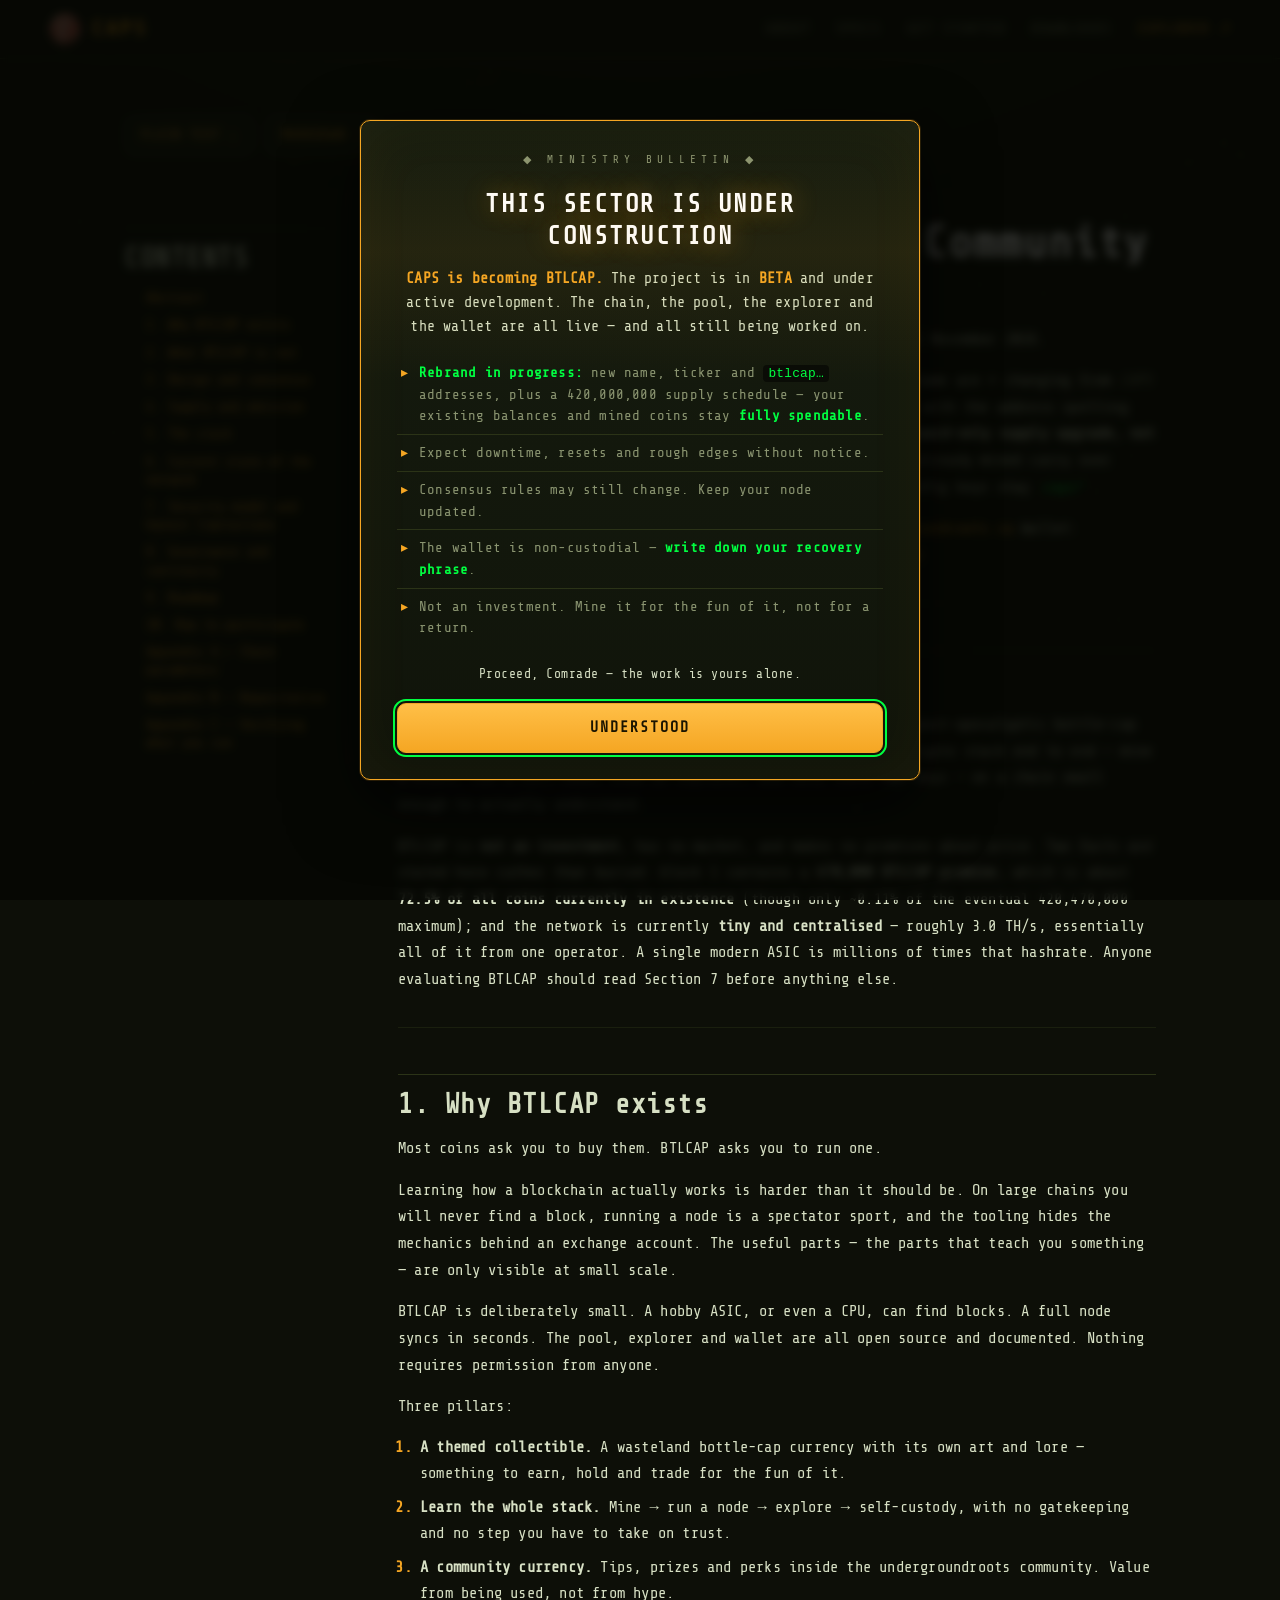
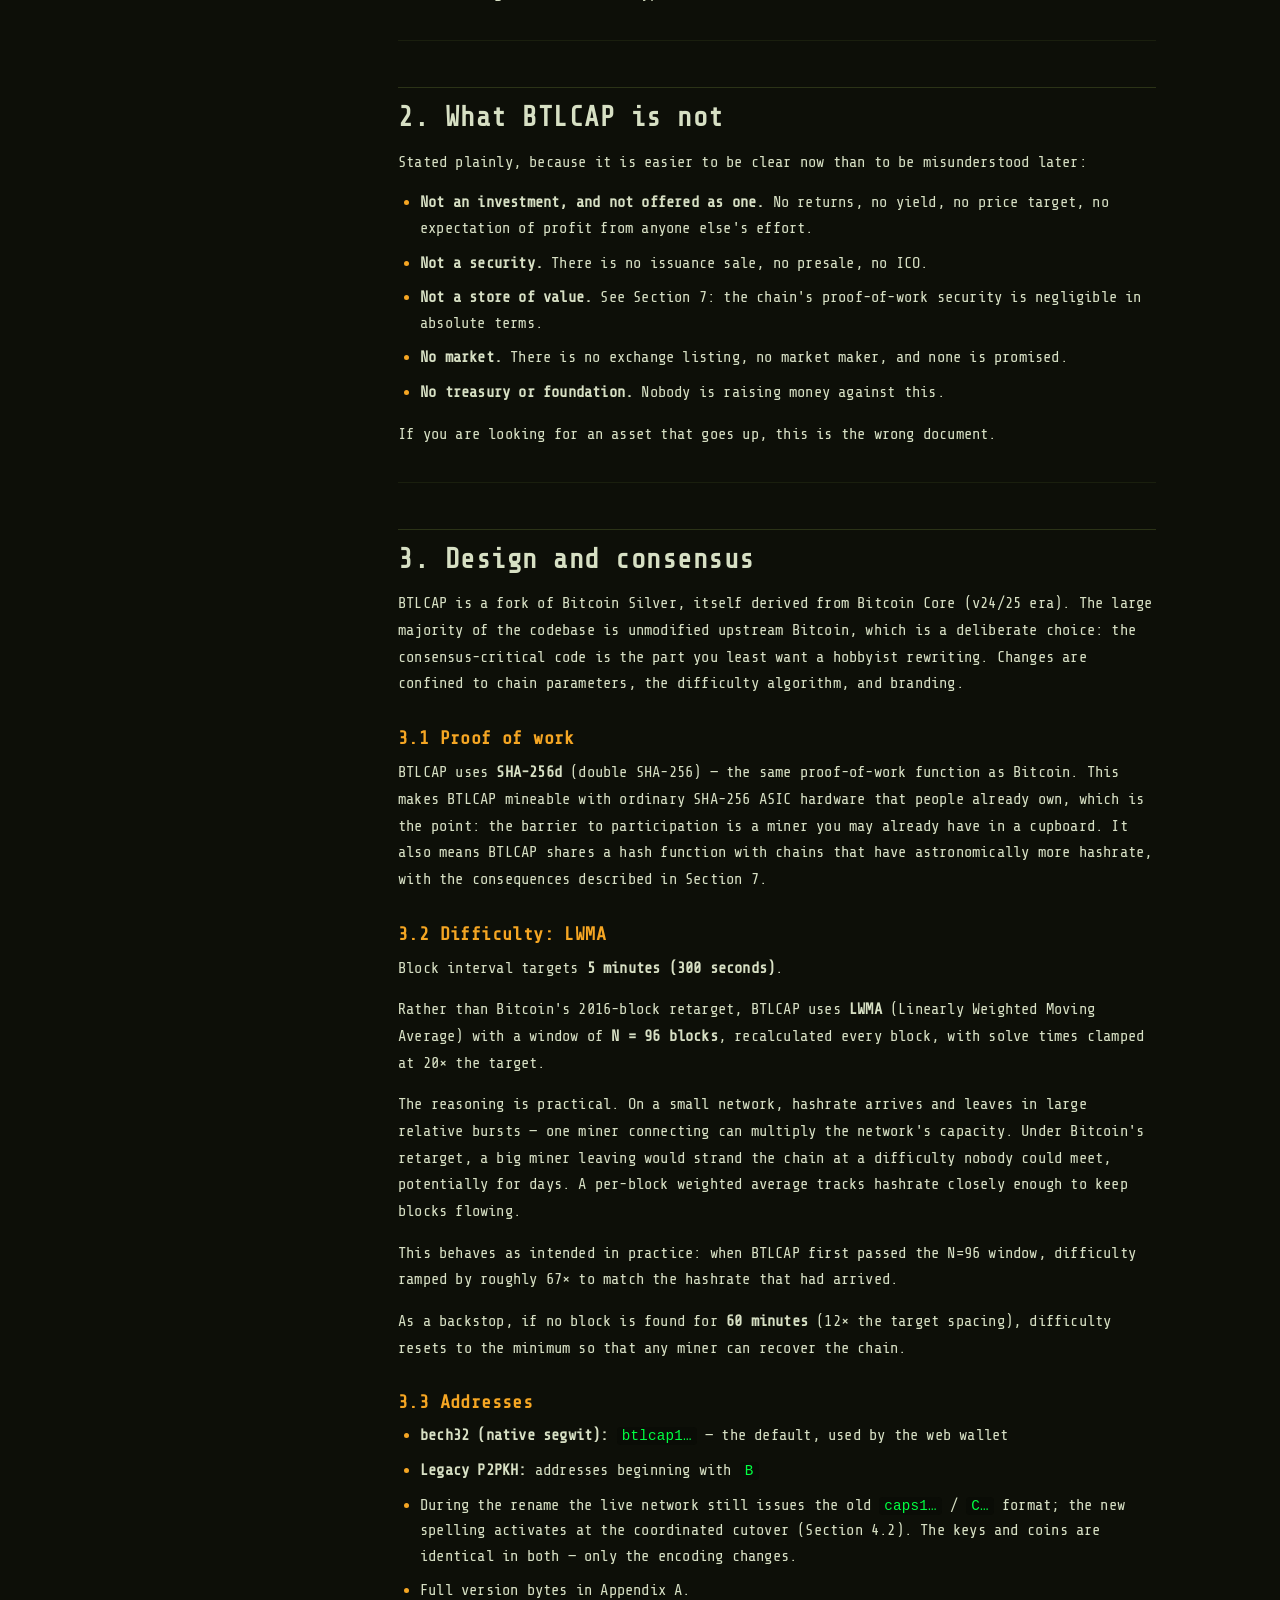
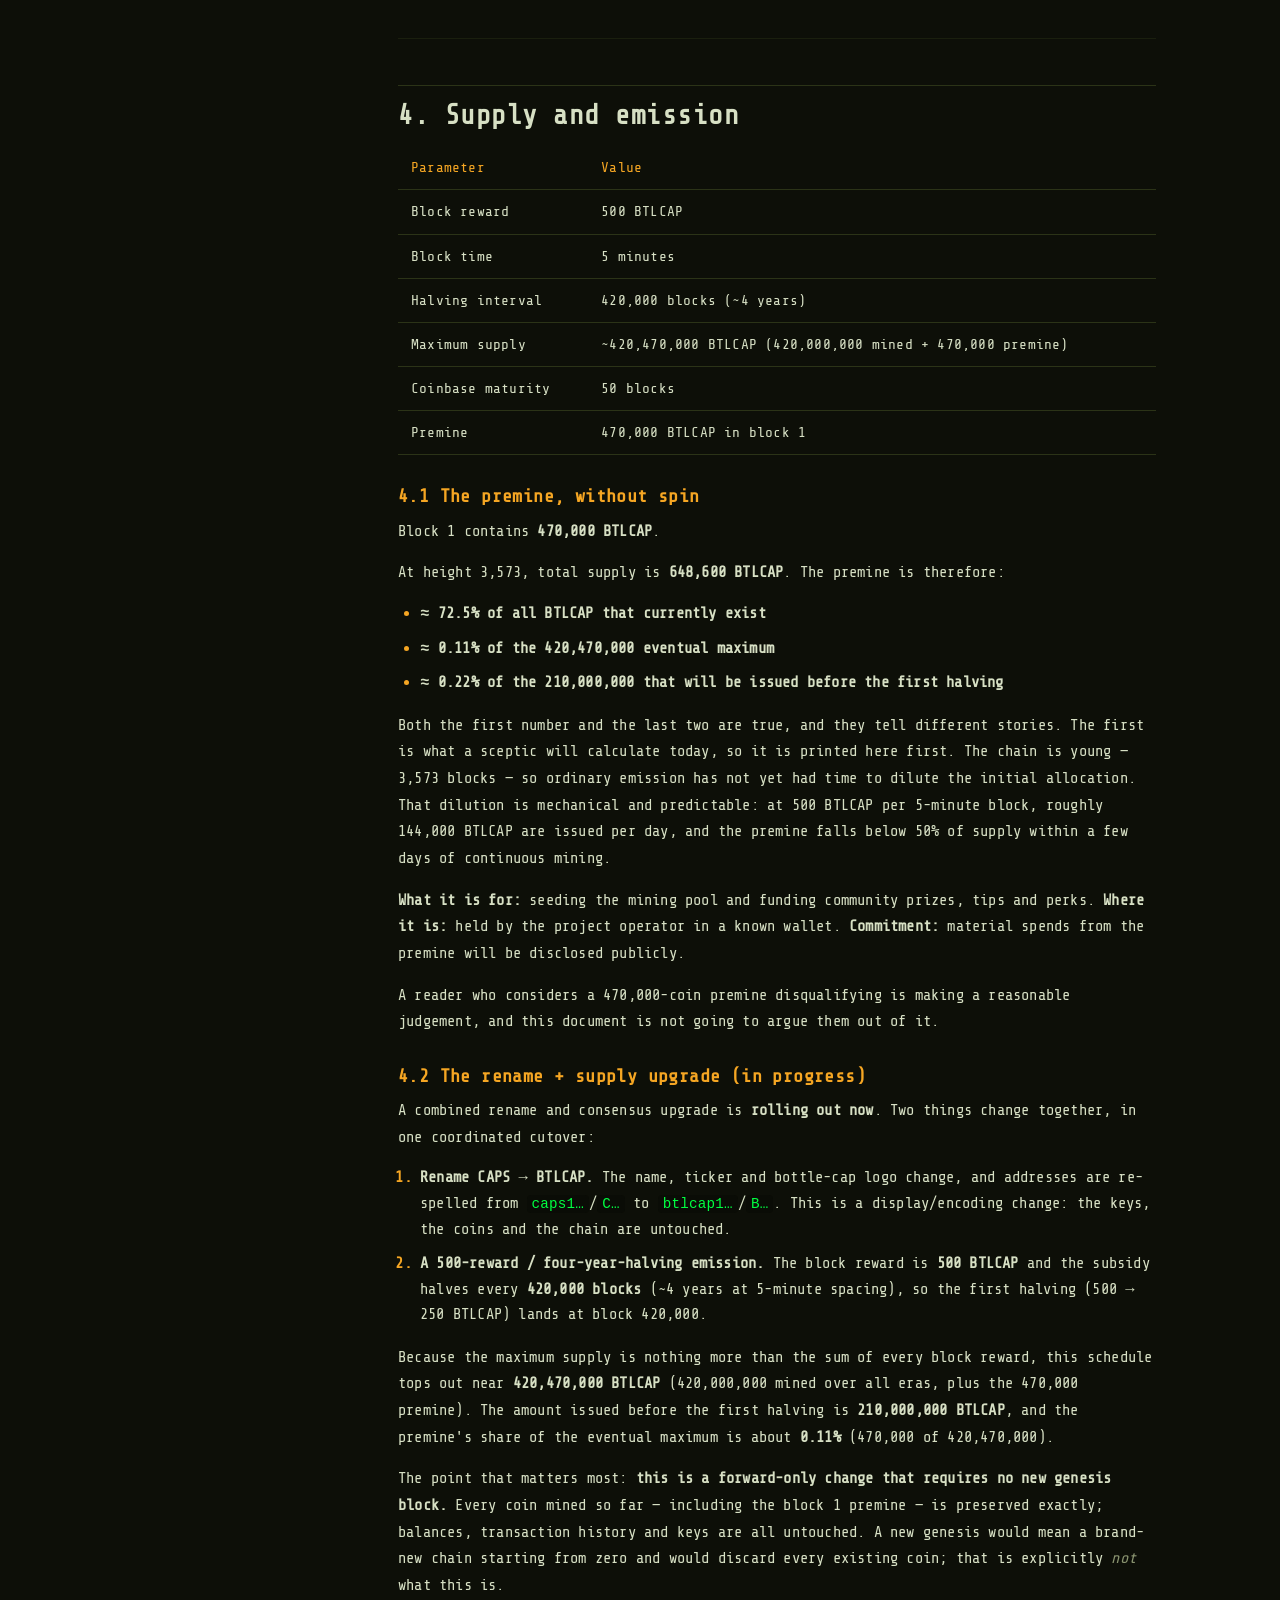
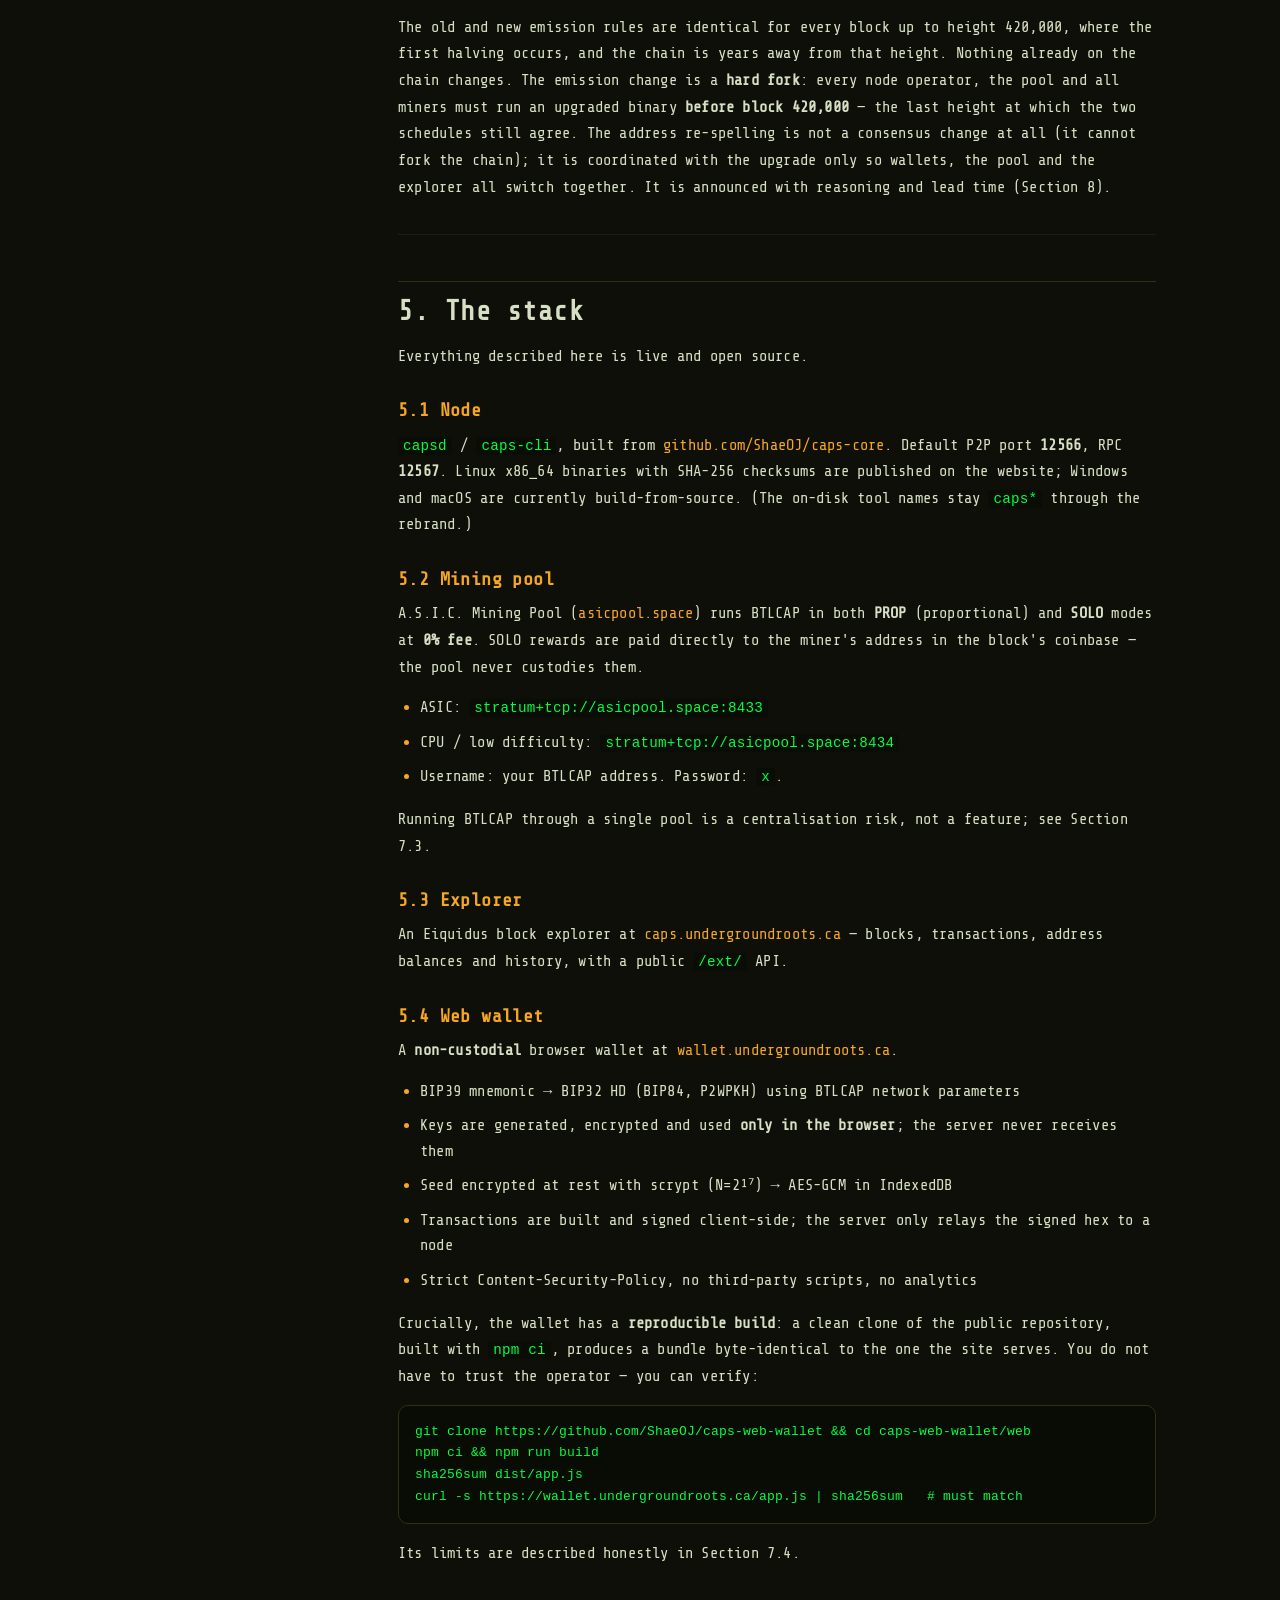
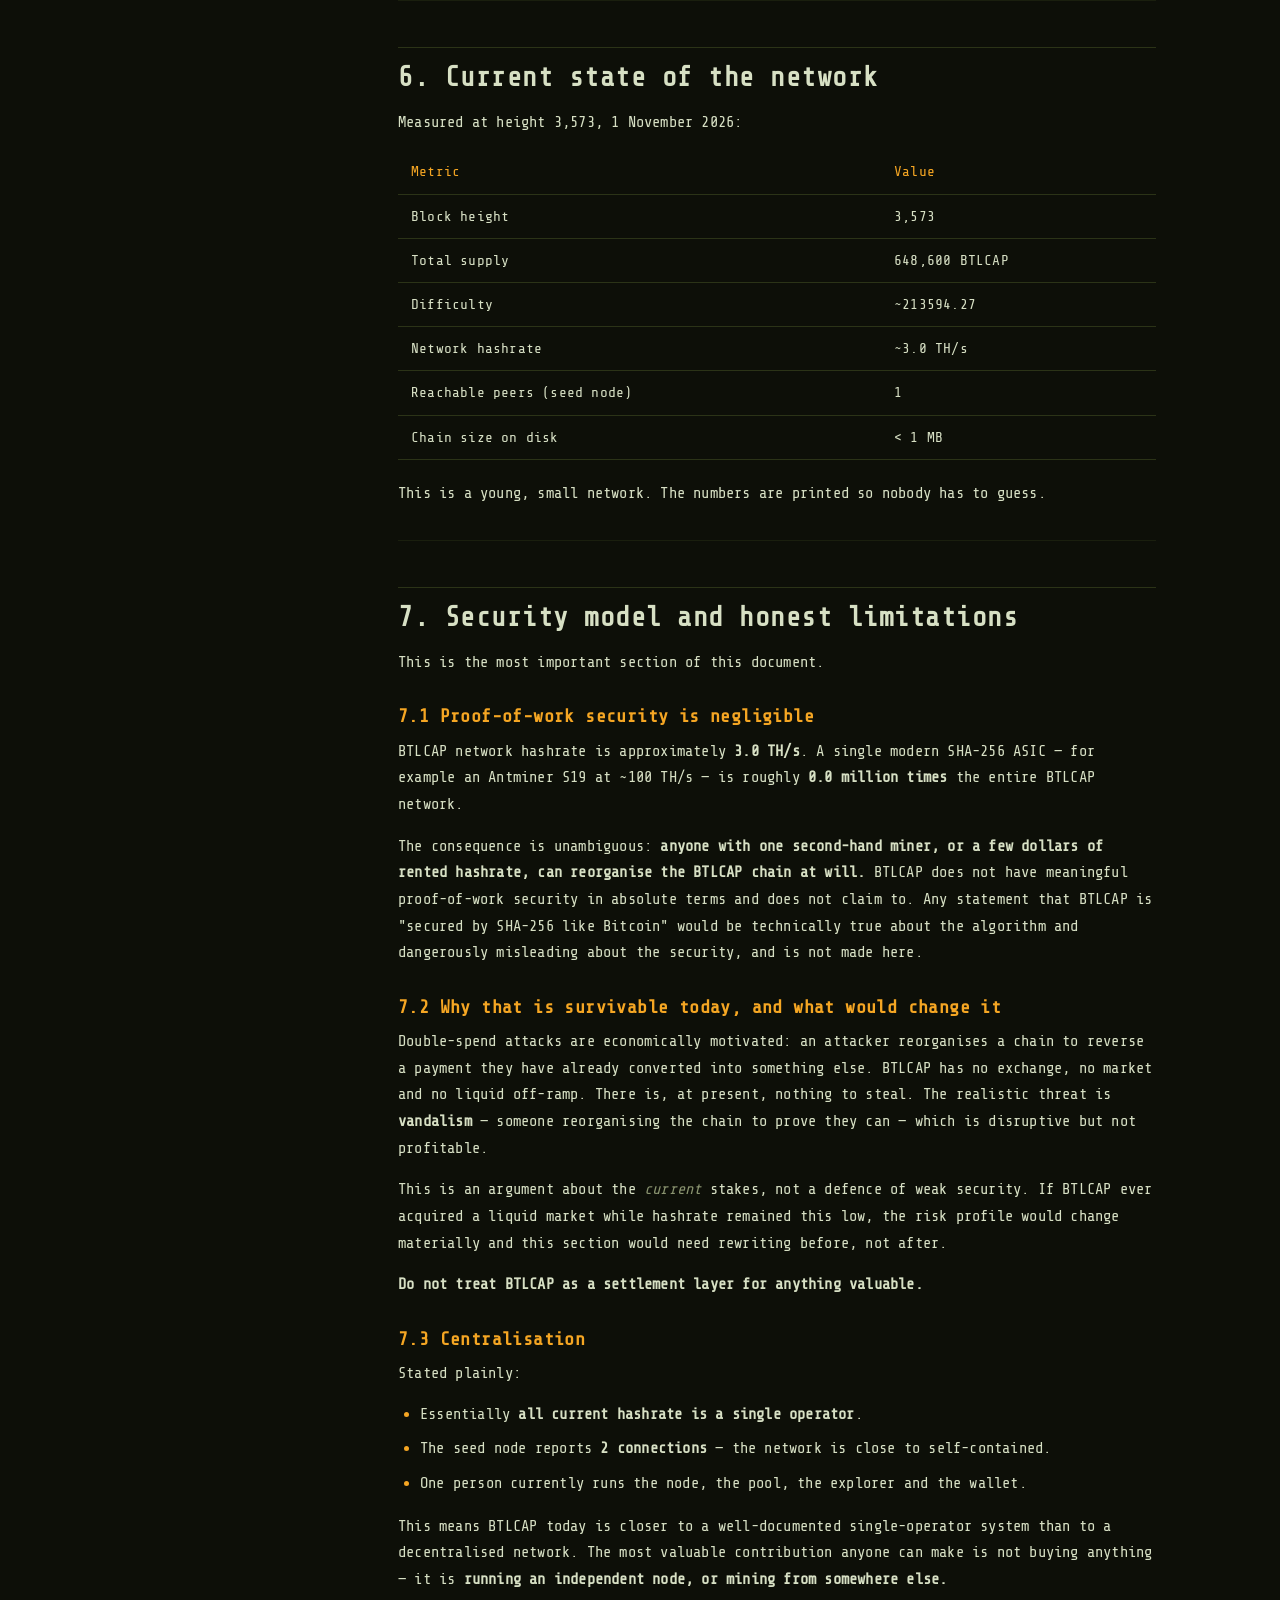
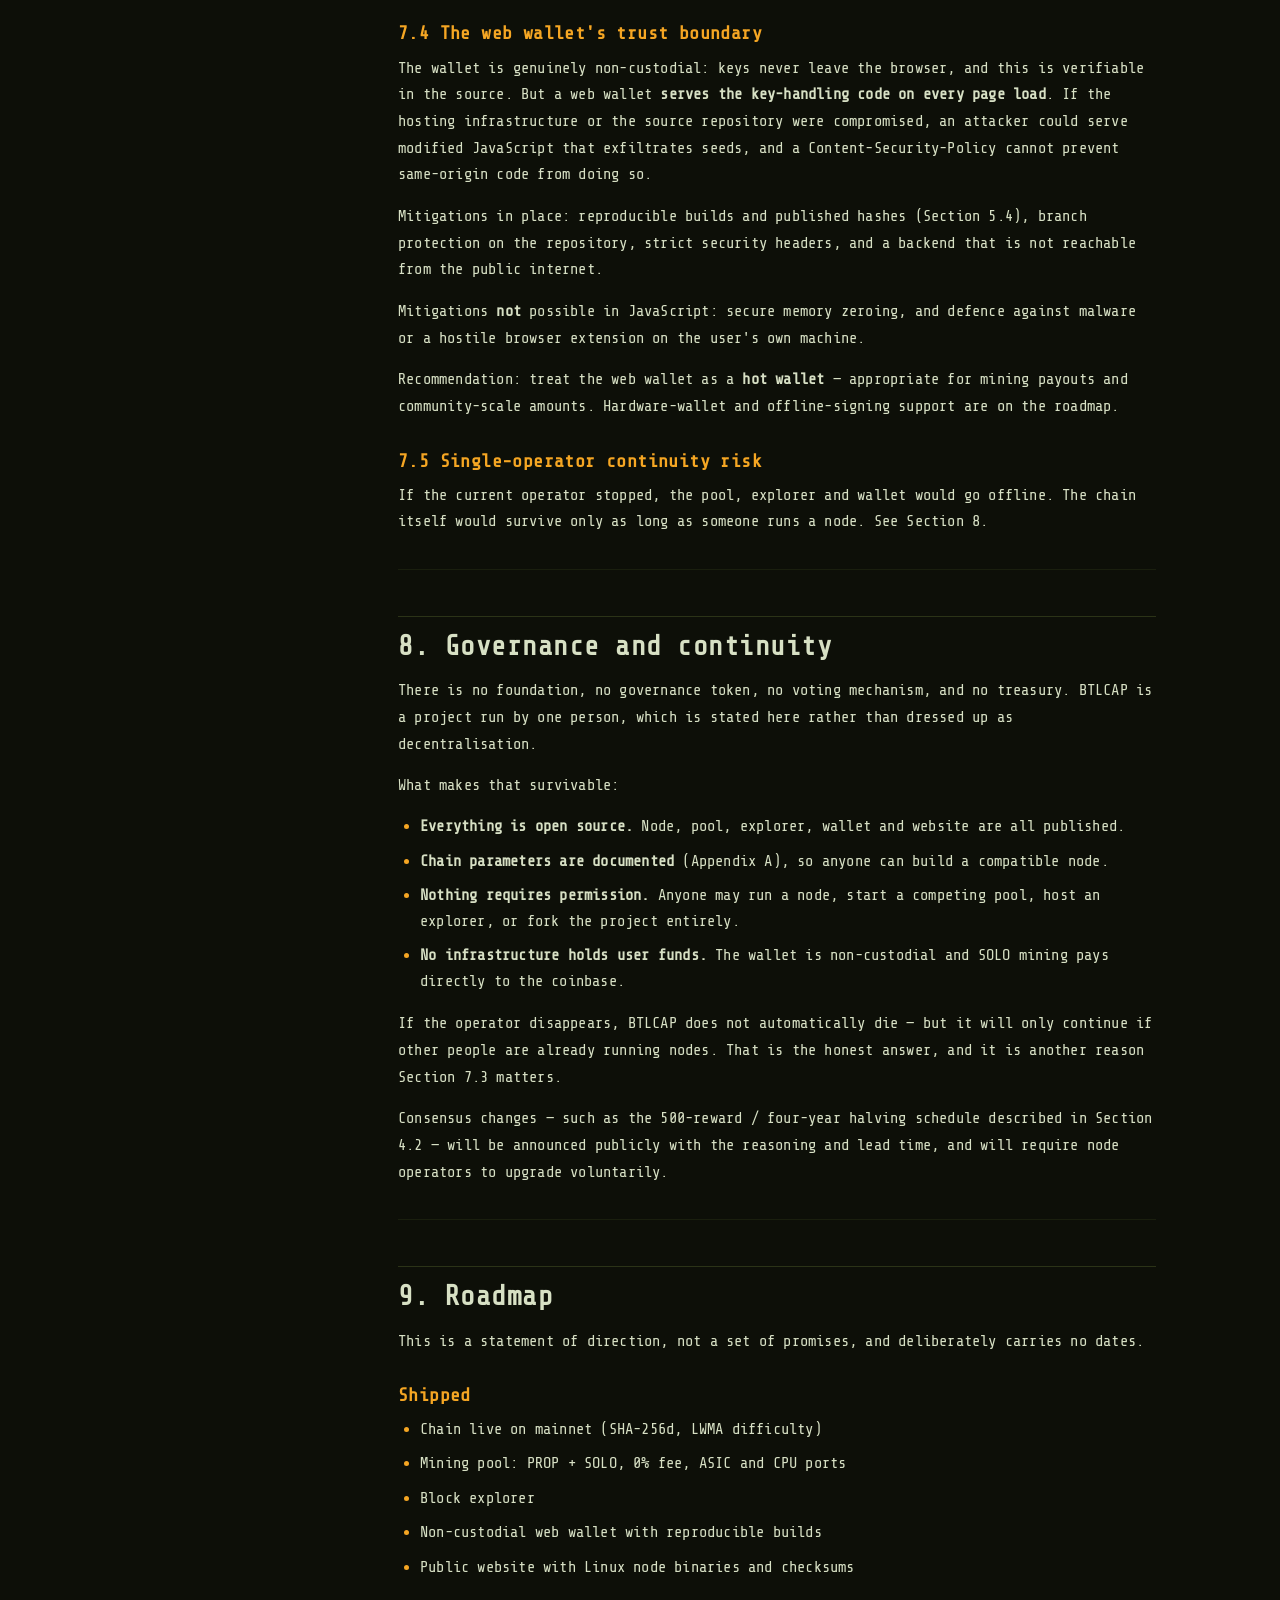
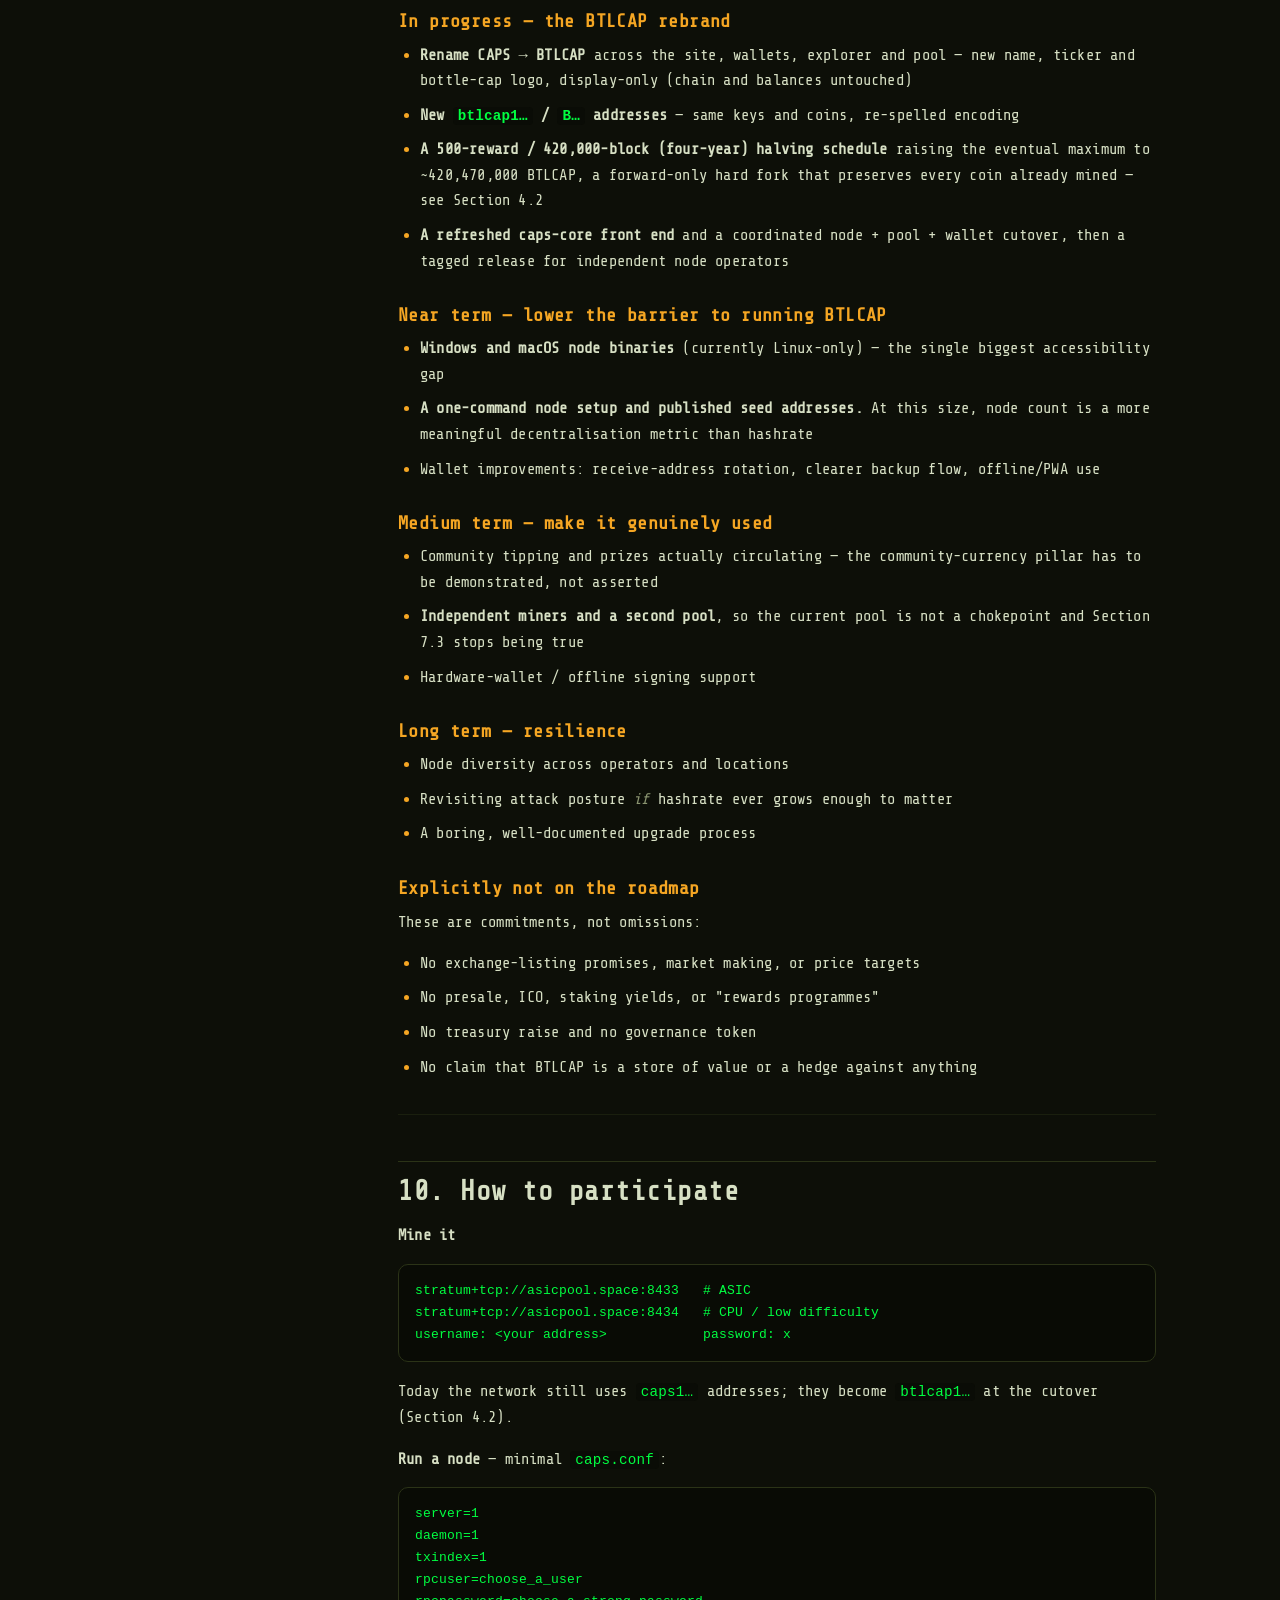
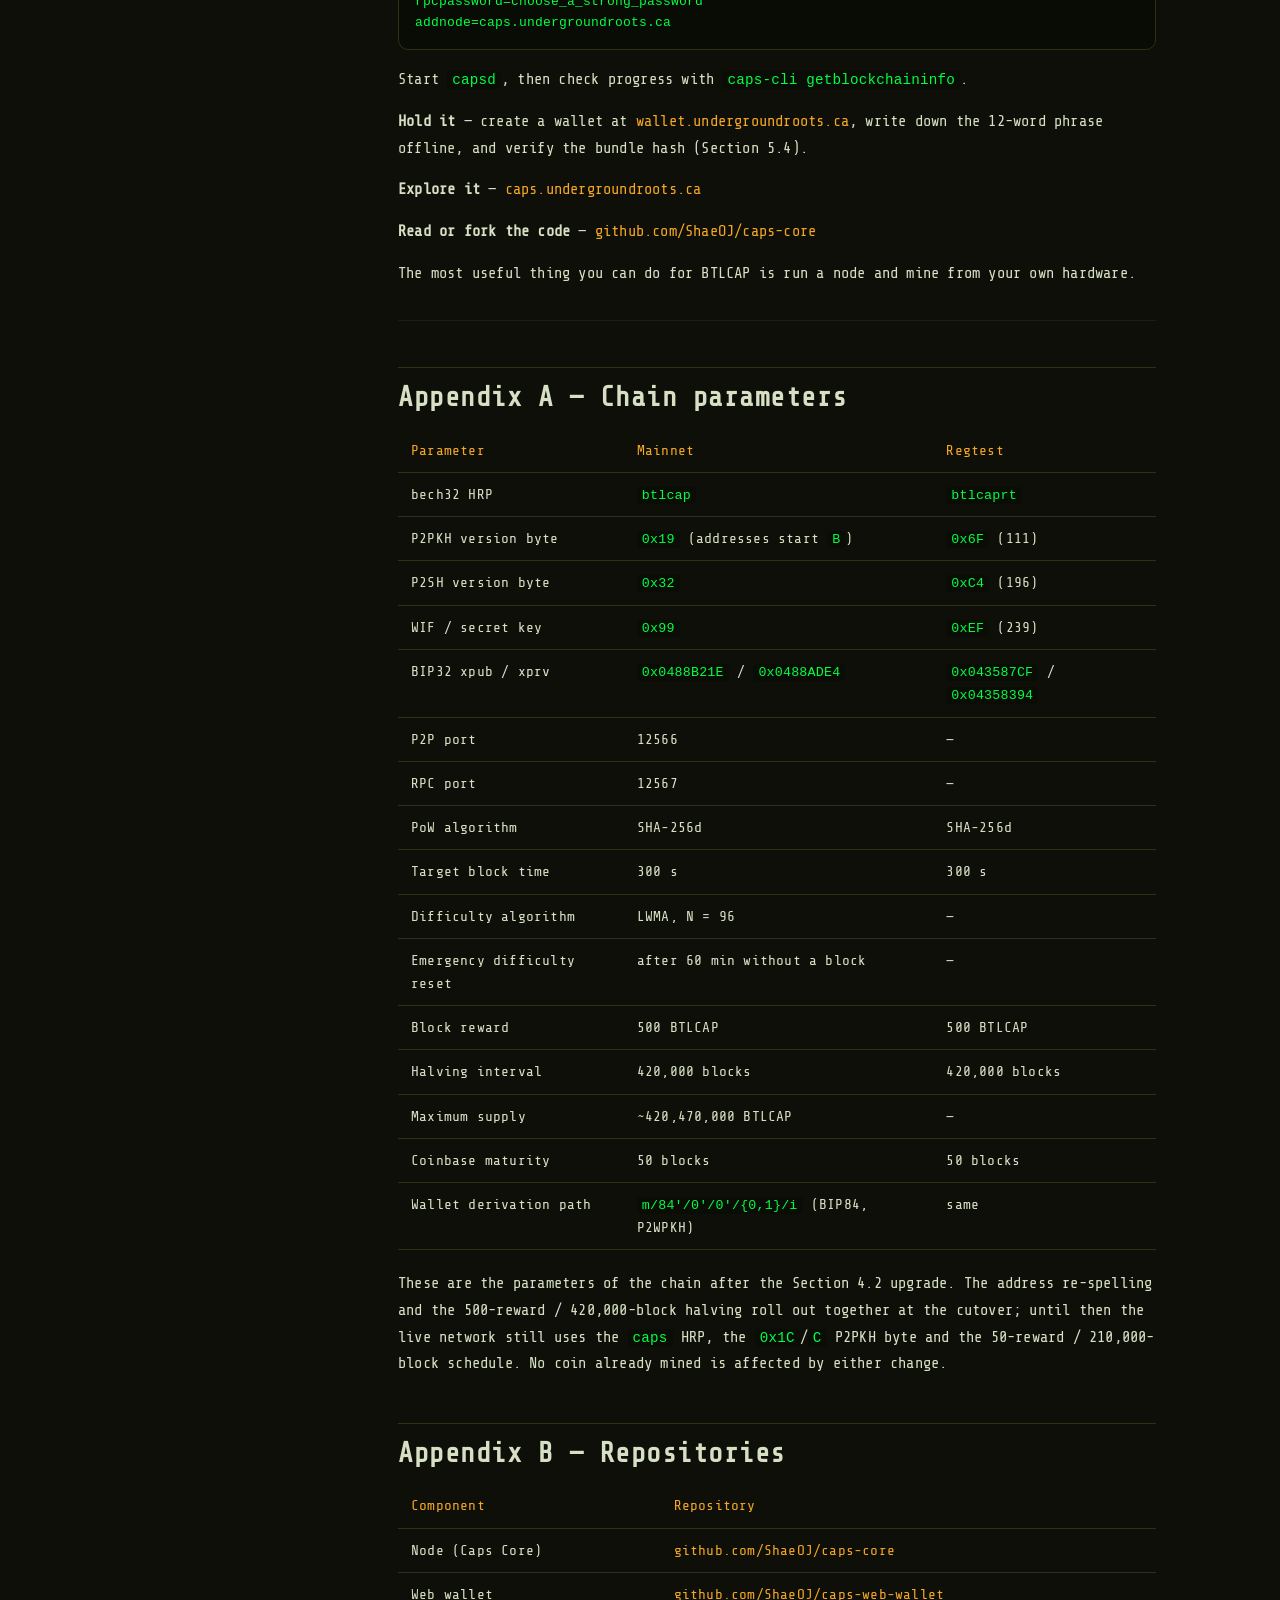
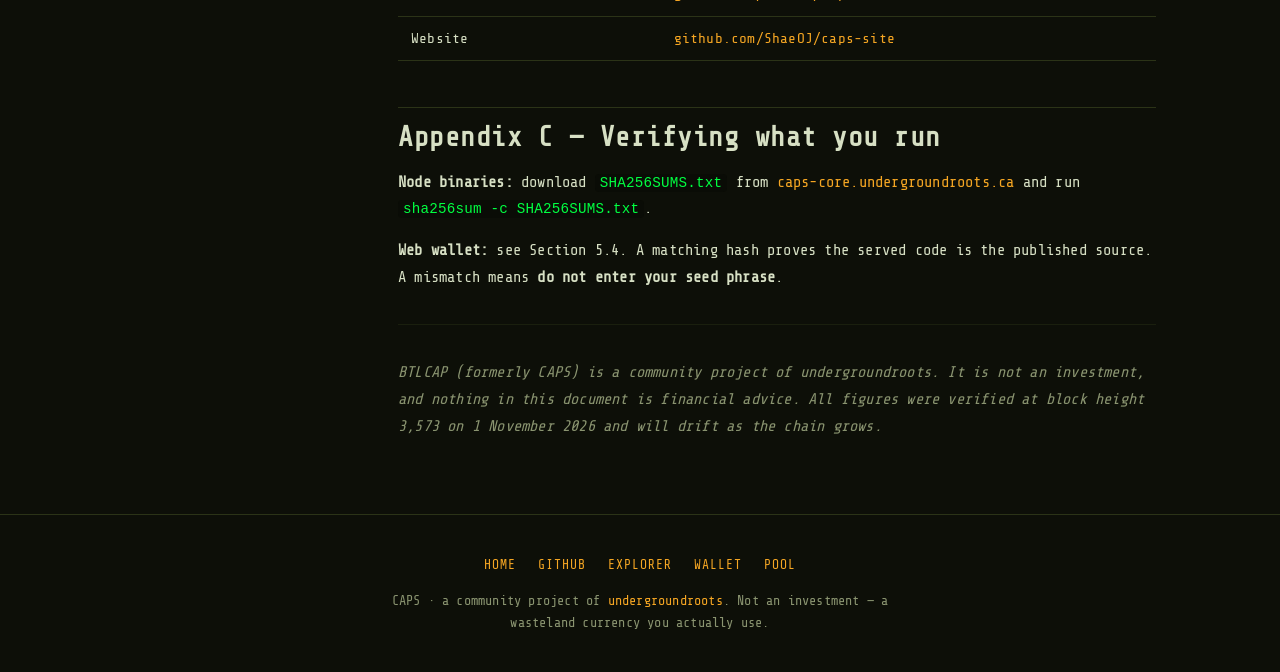
==== commit 5a747c4c: "Rebrand site to BTLCAP: cap logo (WebP), update banner, roadmap, 420M specs, white paper; spendabili" ====
--- a/whitepaper/index.html
+++ b/whitepaper/index.html
@@ -9,8 +9,8 @@
 <meta property="og:description" content="Design, consensus, supply, and an honest account of CAPS's security limitations.">
 <meta property="og:image" content="/assets/caps-og.png">
 <link rel="icon" type="image/png" href="/assets/favicon.png">
-<link rel="stylesheet" href="/assets/style.css?v=202610271111">
-<link rel="stylesheet" href="/assets/paper.css?v=202610271111">
+<link rel="stylesheet" href="/assets/style.css?v=202611011147">
+<link rel="stylesheet" href="/assets/paper.css?v=202611011147">
 </head><body>
 <canvas id="bgfx" aria-hidden="true"></canvas>
 <div class="scanlines" aria-hidden="true"></div>
@@ -32,8 +32,8 @@
     <a class="btn" href="/whitepaper/CAPS_whitepaper_v1.1.md">Markdown &#8595;</a>
   </div>
   <aside class="toc"><h2>Contents</h2><ul><li><a href="#abstract">Abstract</a></li>
-<li><a href="#1-why-caps-exists">1. Why CAPS exists</a></li>
-<li><a href="#2-what-caps-is-not">2. What CAPS is not</a></li>
+<li><a href="#1-why-btlcap-exists">1. Why BTLCAP exists</a></li>
+<li><a href="#2-what-btlcap-is-not">2. What BTLCAP is not</a></li>
 <li><a href="#3-design-and-consensus">3. Design and consensus</a></li>
 <li><a href="#4-supply-and-emission">4. Supply and emission</a></li>
 <li><a href="#5-the-stack">5. The stack</a></li>
@@ -46,74 +46,76 @@
 <li><a href="#appendix-b-repositories">Appendix B — Repositories</a></li>
 <li><a href="#appendix-c-verifying-what-you-run">Appendix C — Verifying what you run</a></li></ul></aside>
   <article>
-<h1>CAPS — A Wasteland Community Currency</h1>
-<p><strong>White paper · version 1.1</strong> Last verified at <strong>block height 1,881</strong>, 27 October 2026.</p>
+<h1>BTLCAP — A Wasteland Community Currency</h1>
+<p><strong>White paper · version 1.1</strong> Last verified at <strong>block height 3,573</strong>, 1 November 2026.</p>
+<p>&gt; <strong>Rename in progress — CAPS is becoming BTLCAP.</strong> The ticker and name are &gt; changing from <em>CAPS</em> to <em>BTLCAP</em> (to avoid a clash with an unrelated project), &gt; along with the address spelling (<code>caps1…</code>/<code>C…</code> → <code>btlcap1…</code>/<code>B…</code>). This is a &gt; <strong>rebrand plus a forward-only supply upgrade, not a relaunch</strong> — the same &gt; chain, the same blocks, and every coin already mined carry over untouched. On &gt; the wire and on disk the software, ports and config keys stay <code>caps*</code>.</p>
 <p>Website: <a href="https://caps-core.undergroundroots.ca">caps-core.undergroundroots.ca</a> · Explorer: <a href="https://caps.undergroundroots.ca">caps.undergroundroots.ca</a> Wallet: <a href="https://wallet.undergroundroots.ca">wallet.undergroundroots.ca</a> · Source: <a href="https://github.com/ShaeOJ/caps-core">github.com/ShaeOJ/caps-core</a></p>
 <hr>
 <h2 id="abstract">Abstract</h2>
-<p>CAPS is a small SHA-256d proof-of-work cryptocurrency with a post-apocalyptic bottle-cap theme. It exists so that an ordinary person can run an entire crypto stack end to end — mine a block, run a full node, read an explorer, and hold their own keys — on a chain small enough to actually understand.</p>
-<p>CAPS is <strong>not an investment</strong>, has no market, and makes no promises about price. Two facts are stated here rather than buried: block 1 contains a <strong>470,000 CAPS premine</strong>, which is about <strong>83.3% of all coins currently in existence</strong> (though only ~2.24% of the eventual 21,000,000 maximum); and the network is currently <strong>tiny and centralised</strong> — roughly 100 MH/s, essentially all of it from one operator. A single modern ASIC is millions of times that hashrate. Anyone evaluating CAPS should read Section 7 before anything else.</p>
-<hr>
-<h2 id="1-why-caps-exists">1. Why CAPS exists</h2>
-<p>Most coins ask you to buy them. CAPS asks you to run one.</p>
+<p>BTLCAP is a small SHA-256d proof-of-work cryptocurrency with a post-apocalyptic bottle-cap theme. It exists so that an ordinary person can run an entire crypto stack end to end — mine a block, run a full node, read an explorer, and hold their own keys — on a chain small enough to actually understand.</p>
+<p>BTLCAP is <strong>not an investment</strong>, has no market, and makes no promises about price. Two facts are stated here rather than buried: block 1 contains a <strong>470,000 BTLCAP premine</strong>, which is about <strong>72.5% of all coins currently in existence</strong> (though only ~0.11% of the eventual 420,470,000 maximum); and the network is currently <strong>tiny and centralised</strong> — roughly 3.0 TH/s, essentially all of it from one operator. A single modern ASIC is millions of times that hashrate. Anyone evaluating BTLCAP should read Section 7 before anything else.</p>
+<hr>
+<h2 id="1-why-btlcap-exists">1. Why BTLCAP exists</h2>
+<p>Most coins ask you to buy them. BTLCAP asks you to run one.</p>
 <p>Learning how a blockchain actually works is harder than it should be. On large chains you will never find a block, running a node is a spectator sport, and the tooling hides the mechanics behind an exchange account. The useful parts — the parts that teach you something — are only visible at small scale.</p>
-<p>CAPS is deliberately small. A hobby ASIC, or even a CPU, can find blocks. A full node syncs in seconds. The pool, explorer and wallet are all open source and documented. Nothing requires permission from anyone.</p>
+<p>BTLCAP is deliberately small. A hobby ASIC, or even a CPU, can find blocks. A full node syncs in seconds. The pool, explorer and wallet are all open source and documented. Nothing requires permission from anyone.</p>
 <p>Three pillars:</p>
 <ol><li><strong>A themed collectible.</strong> A wasteland bottle-cap currency with its own art and lore — something to earn, hold and trade for the fun of it.</li><li><strong>Learn the whole stack.</strong> Mine → run a node → explore → self-custody, with no gatekeeping and no step you have to take on trust.</li><li><strong>A community currency.</strong> Tips, prizes and perks inside the undergroundroots community. Value from being used, not from hype.</li></ol>
 <hr>
-<h2 id="2-what-caps-is-not">2. What CAPS is not</h2>
+<h2 id="2-what-btlcap-is-not">2. What BTLCAP is not</h2>
 <p>Stated plainly, because it is easier to be clear now than to be misunderstood later:</p>
 <ul><li><strong>Not an investment, and not offered as one.</strong> No returns, no yield, no price target, no expectation of profit from anyone else&#x27;s effort.</li><li><strong>Not a security.</strong> There is no issuance sale, no presale, no ICO.</li><li><strong>Not a store of value.</strong> See Section 7: the chain&#x27;s proof-of-work security is negligible in absolute terms.</li><li><strong>No market.</strong> There is no exchange listing, no market maker, and none is promised.</li><li><strong>No treasury or foundation.</strong> Nobody is raising money against this.</li></ul>
 <p>If you are looking for an asset that goes up, this is the wrong document.</p>
 <hr>
 <h2 id="3-design-and-consensus">3. Design and consensus</h2>
-<p>CAPS is a fork of Bitcoin Silver, itself derived from Bitcoin Core (v24/25 era). The large majority of the codebase is unmodified upstream Bitcoin, which is a deliberate choice: the consensus-critical code is the part you least want a hobbyist rewriting. Changes are confined to chain parameters, the difficulty algorithm, and branding.</p>
+<p>BTLCAP is a fork of Bitcoin Silver, itself derived from Bitcoin Core (v24/25 era). The large majority of the codebase is unmodified upstream Bitcoin, which is a deliberate choice: the consensus-critical code is the part you least want a hobbyist rewriting. Changes are confined to chain parameters, the difficulty algorithm, and branding.</p>
 <h3 id="3-1-proof-of-work">3.1 Proof of work</h3>
-<p>CAPS uses <strong>SHA-256d</strong> (double SHA-256) — the same proof-of-work function as Bitcoin. This makes CAPS mineable with ordinary SHA-256 ASIC hardware that people already own, which is the point: the barrier to participation is a miner you may already have in a cupboard. It also means CAPS shares a hash function with chains that have astronomically more hashrate, with the consequences described in Section 7.</p>
+<p>BTLCAP uses <strong>SHA-256d</strong> (double SHA-256) — the same proof-of-work function as Bitcoin. This makes BTLCAP mineable with ordinary SHA-256 ASIC hardware that people already own, which is the point: the barrier to participation is a miner you may already have in a cupboard. It also means BTLCAP shares a hash function with chains that have astronomically more hashrate, with the consequences described in Section 7.</p>
 <h3 id="3-2-difficulty-lwma">3.2 Difficulty: LWMA</h3>
 <p>Block interval targets <strong>5 minutes (300 seconds)</strong>.</p>
-<p>Rather than Bitcoin&#x27;s 2016-block retarget, CAPS uses <strong>LWMA</strong> (Linearly Weighted Moving Average) with a window of <strong>N = 96 blocks</strong>, recalculated every block, with solve times clamped at 20× the target.</p>
+<p>Rather than Bitcoin&#x27;s 2016-block retarget, BTLCAP uses <strong>LWMA</strong> (Linearly Weighted Moving Average) with a window of <strong>N = 96 blocks</strong>, recalculated every block, with solve times clamped at 20× the target.</p>
 <p>The reasoning is practical. On a small network, hashrate arrives and leaves in large relative bursts — one miner connecting can multiply the network&#x27;s capacity. Under Bitcoin&#x27;s retarget, a big miner leaving would strand the chain at a difficulty nobody could meet, potentially for days. A per-block weighted average tracks hashrate closely enough to keep blocks flowing.</p>
-<p>This behaves as intended in practice: when CAPS first passed the N=96 window, difficulty ramped by roughly 67× to match the hashrate that had arrived.</p>
+<p>This behaves as intended in practice: when BTLCAP first passed the N=96 window, difficulty ramped by roughly 67× to match the hashrate that had arrived.</p>
 <p>As a backstop, if no block is found for <strong>60 minutes</strong> (12× the target spacing), difficulty resets to the minimum so that any miner can recover the chain.</p>
 <h3 id="3-3-addresses">3.3 Addresses</h3>
-<ul><li><strong>bech32 (native segwit):</strong> <code>caps1…</code> — the default, used by the web wallet</li><li><strong>Legacy P2PKH:</strong> addresses beginning with <code>C</code></li><li>Full version bytes in Appendix A.</li></ul>
+<ul><li><strong>bech32 (native segwit):</strong> <code>btlcap1…</code> — the default, used by the web wallet</li><li><strong>Legacy P2PKH:</strong> addresses beginning with <code>B</code></li><li>During the rename the live network still issues the old <code>caps1…</code> / <code>C…</code> format; the new spelling activates at the coordinated cutover (Section 4.2). The keys and coins are identical in both — only the encoding changes.</li><li>Full version bytes in Appendix A.</li></ul>
 <hr>
 <h2 id="4-supply-and-emission">4. Supply and emission</h2>
 <div class="tw"><table><thead><tr><th>Parameter</th><th>Value</th></tr></thead><tbody>
-<tr><td>Block reward</td><td>50 CAPS</td></tr>
+<tr><td>Block reward</td><td>500 BTLCAP</td></tr>
 <tr><td>Block time</td><td>5 minutes</td></tr>
-<tr><td>Halving interval</td><td>210,000 blocks (~2 years)</td></tr>
-<tr><td>Maximum supply</td><td>21,000,000 CAPS</td></tr>
+<tr><td>Halving interval</td><td>420,000 blocks (~4 years)</td></tr>
+<tr><td>Maximum supply</td><td>~420,470,000 BTLCAP (420,000,000 mined + 470,000 premine)</td></tr>
 <tr><td>Coinbase maturity</td><td>50 blocks</td></tr>
-<tr><td>Premine</td><td>470,000 CAPS in block 1</td></tr>
+<tr><td>Premine</td><td>470,000 BTLCAP in block 1</td></tr>
 </tbody></table></div>
 <h3 id="4-1-the-premine-without-spin">4.1 The premine, without spin</h3>
-<p>Block 1 contains <strong>470,000 CAPS</strong>.</p>
-<p>At height 1,881, total supply is <strong>564,000 CAPS</strong>. The premine is therefore:</p>
-<ul><li><strong>≈ 83.3% of all CAPS that currently exist</strong></li><li><strong>≈ 2.24% of the 21,000,000 eventual maximum</strong></li><li><strong>≈ 4.5% of the 10,500,000 that will be issued before the first halving</strong></li></ul>
-<p>Both the first number and the last two are true, and they tell different stories. The first is what a sceptic will calculate today, so it is printed here first. The chain is young — 1,881 blocks — so ordinary emission has not yet had time to dilute the initial allocation. That dilution is mechanical and predictable: at 50 CAPS per 5-minute block, roughly 14,400 CAPS are issued per day, and the premine falls below 50% of supply at around block 9,400 (~33 days of continuous mining from genesis).</p>
+<p>Block 1 contains <strong>470,000 BTLCAP</strong>.</p>
+<p>At height 3,573, total supply is <strong>648,600 BTLCAP</strong>. The premine is therefore:</p>
+<ul><li><strong>≈ 72.5% of all BTLCAP that currently exist</strong></li><li><strong>≈ 0.11% of the 420,470,000 eventual maximum</strong></li><li><strong>≈ 0.22% of the 210,000,000 that will be issued before the first halving</strong></li></ul>
+<p>Both the first number and the last two are true, and they tell different stories. The first is what a sceptic will calculate today, so it is printed here first. The chain is young — 3,573 blocks — so ordinary emission has not yet had time to dilute the initial allocation. That dilution is mechanical and predictable: at 500 BTLCAP per 5-minute block, roughly 144,000 BTLCAP are issued per day, and the premine falls below 50% of supply within a few days of continuous mining.</p>
 <p><strong>What it is for:</strong> seeding the mining pool and funding community prizes, tips and perks. <strong>Where it is:</strong> held by the project operator in a known wallet. <strong>Commitment:</strong> material spends from the premine will be disclosed publicly.</p>
 <p>A reader who considers a 470,000-coin premine disqualifying is making a reasonable judgement, and this document is not going to argue them out of it.</p>
-<h3 id="4-2-planned-upgrade-a-longer-four-year-halving">4.2 Planned upgrade: a longer, four-year halving</h3>
-<p>A consensus upgrade is <strong>planned but not yet active</strong>. It <strong>doubles the halving interval from 210,000 to 420,000 blocks</strong>, stretching each emission era from roughly two years to roughly four. The block reward is unchanged at 50 CAPS, so the first halving (50 → 25 CAPS) moves from block 210,000 to block 420,000.</p>
-<p>Because the maximum supply is nothing more than the sum of every block reward, doubling the interval <strong>doubles the eventual maximum from 21,000,000 to 42,000,000 CAPS.</strong> The amount issued before the first halving likewise rises from 10,500,000 to 21,000,000 CAPS, and the premine&#x27;s share of the eventual maximum falls to about <strong>1.12%</strong> (470,000 of 42,000,000).</p>
-<p>The point that matters most: <strong>this is a forward-only change that requires no new genesis block.</strong> Every CAPS mined so far — including the block 1 premine — is preserved exactly; balances, transaction history and addresses are all untouched. A new genesis would mean a brand-new chain starting from zero and would discard every existing coin; that is explicitly <em>not</em> what this is.</p>
-<p>The old and new rules are identical for every block up to height 210,000, where the first halving would otherwise occur, and the chain is years away from that height. Nothing already on the chain changes. The upgrade is a <strong>hard fork</strong>: every node operator, the pool and all miners must run an upgraded binary <strong>before block 210,000</strong> — the last height at which the two schedules still agree. It will be announced with reasoning and lead time (Section 8); no activation date is set yet.</p>
+<h3 id="4-2-the-rename-supply-upgrade-in-progress">4.2 The rename + supply upgrade (in progress)</h3>
+<p>A combined rename and consensus upgrade is <strong>rolling out now</strong>. Two things change together, in one coordinated cutover:</p>
+<ol><li><strong>Rename CAPS → BTLCAP.</strong> The name, ticker and bottle-cap logo change, and addresses are re-spelled from <code>caps1…</code>/<code>C…</code> to <code>btlcap1…</code>/<code>B…</code>. This is a display/encoding change: the keys, the coins and the chain are untouched.</li><li><strong>A 500-reward / four-year-halving emission.</strong> The block reward is <strong>500 BTLCAP</strong> and the subsidy halves every <strong>420,000 blocks</strong> (~4 years at 5-minute spacing), so the first halving (500 → 250 BTLCAP) lands at block 420,000.</li></ol>
+<p>Because the maximum supply is nothing more than the sum of every block reward, this schedule tops out near <strong>420,470,000 BTLCAP</strong> (420,000,000 mined over all eras, plus the 470,000 premine). The amount issued before the first halving is <strong>210,000,000 BTLCAP</strong>, and the premine&#x27;s share of the eventual maximum is about <strong>0.11%</strong> (470,000 of 420,470,000).</p>
+<p>The point that matters most: <strong>this is a forward-only change that requires no new genesis block.</strong> Every coin mined so far — including the block 1 premine — is preserved exactly; balances, transaction history and keys are all untouched. A new genesis would mean a brand-new chain starting from zero and would discard every existing coin; that is explicitly <em>not</em> what this is.</p>
+<p>The old and new emission rules are identical for every block up to height 420,000, where the first halving occurs, and the chain is years away from that height. Nothing already on the chain changes. The emission change is a <strong>hard fork</strong>: every node operator, the pool and all miners must run an upgraded binary <strong>before block 420,000</strong> — the last height at which the two schedules still agree. The address re-spelling is not a consensus change at all (it cannot fork the chain); it is coordinated with the upgrade only so wallets, the pool and the explorer all switch together. It is announced with reasoning and lead time (Section 8).</p>
 <hr>
 <h2 id="5-the-stack">5. The stack</h2>
 <p>Everything described here is live and open source.</p>
 <h3 id="5-1-node">5.1 Node</h3>
-<p><code>capsd</code> / <code>caps-cli</code>, built from <a href="https://github.com/ShaeOJ/caps-core">github.com/ShaeOJ/caps-core</a>. Default P2P port <strong>12566</strong>, RPC <strong>12567</strong>. Linux x86_64 binaries with SHA-256 checksums are published on the website; Windows and macOS are currently build-from-source.</p>
+<p><code>capsd</code> / <code>caps-cli</code>, built from <a href="https://github.com/ShaeOJ/caps-core">github.com/ShaeOJ/caps-core</a>. Default P2P port <strong>12566</strong>, RPC <strong>12567</strong>. Linux x86_64 binaries with SHA-256 checksums are published on the website; Windows and macOS are currently build-from-source. (The on-disk tool names stay <code>caps*</code> through the rebrand.)</p>
 <h3 id="5-2-mining-pool">5.2 Mining pool</h3>
-<p>A.S.I.C. Mining Pool (<a href="https://asicpool.space">asicpool.space</a>) runs CAPS in both <strong>PROP</strong> (proportional) and <strong>SOLO</strong> modes at <strong>0% fee</strong>. SOLO rewards are paid directly to the miner&#x27;s address in the block&#x27;s coinbase — the pool never custodies them.</p>
-<ul><li>ASIC: <code>stratum+tcp://asicpool.space:8433</code></li><li>CPU / low difficulty: <code>stratum+tcp://asicpool.space:8434</code></li><li>Username: your CAPS address. Password: <code>x</code>.</li></ul>
-<p>Running CAPS through a single pool is a centralisation risk, not a feature; see Section 7.3.</p>
+<p>A.S.I.C. Mining Pool (<a href="https://asicpool.space">asicpool.space</a>) runs BTLCAP in both <strong>PROP</strong> (proportional) and <strong>SOLO</strong> modes at <strong>0% fee</strong>. SOLO rewards are paid directly to the miner&#x27;s address in the block&#x27;s coinbase — the pool never custodies them.</p>
+<ul><li>ASIC: <code>stratum+tcp://asicpool.space:8433</code></li><li>CPU / low difficulty: <code>stratum+tcp://asicpool.space:8434</code></li><li>Username: your BTLCAP address. Password: <code>x</code>.</li></ul>
+<p>Running BTLCAP through a single pool is a centralisation risk, not a feature; see Section 7.3.</p>
 <h3 id="5-3-explorer">5.3 Explorer</h3>
 <p>An Eiquidus block explorer at <a href="https://caps.undergroundroots.ca">caps.undergroundroots.ca</a> — blocks, transactions, address balances and history, with a public <code>/ext/</code> API.</p>
 <h3 id="5-4-web-wallet">5.4 Web wallet</h3>
 <p>A <strong>non-custodial</strong> browser wallet at <a href="https://wallet.undergroundroots.ca">wallet.undergroundroots.ca</a>.</p>
-<ul><li>BIP39 mnemonic → BIP32 HD (BIP84, P2WPKH) using CAPS network parameters</li><li>Keys are generated, encrypted and used <strong>only in the browser</strong>; the server never receives them</li><li>Seed encrypted at rest with scrypt (N=2¹⁷) → AES-GCM in IndexedDB</li><li>Transactions are built and signed client-side; the server only relays the signed hex to a node</li><li>Strict Content-Security-Policy, no third-party scripts, no analytics</li></ul>
+<ul><li>BIP39 mnemonic → BIP32 HD (BIP84, P2WPKH) using BTLCAP network parameters</li><li>Keys are generated, encrypted and used <strong>only in the browser</strong>; the server never receives them</li><li>Seed encrypted at rest with scrypt (N=2¹⁷) → AES-GCM in IndexedDB</li><li>Transactions are built and signed client-side; the server only relays the signed hex to a node</li><li>Strict Content-Security-Policy, no third-party scripts, no analytics</li></ul>
 <p>Crucially, the wallet has a <strong>reproducible build</strong>: a clean clone of the public repository, built with <code>npm ci</code>, produces a bundle byte-identical to the one the site serves. You do not have to trust the operator — you can verify:</p>
 <pre><code>git clone https://github.com/ShaeOJ/caps-web-wallet &amp;&amp; cd caps-web-wallet/web
 npm ci &amp;&amp; npm run build
@@ -122,12 +124,12 @@
 <p>Its limits are described honestly in Section 7.4.</p>
 <hr>
 <h2 id="6-current-state-of-the-network">6. Current state of the network</h2>
-<p>Measured at height 1,881, 27 October 2026:</p>
+<p>Measured at height 3,573, 1 November 2026:</p>
 <div class="tw"><table><thead><tr><th>Metric</th><th>Value</th></tr></thead><tbody>
-<tr><td>Block height</td><td>1,881</td></tr>
-<tr><td>Total supply</td><td>564,000 CAPS</td></tr>
-<tr><td>Difficulty</td><td>~6.93</td></tr>
-<tr><td>Network hashrate</td><td>~100 MH/s</td></tr>
+<tr><td>Block height</td><td>3,573</td></tr>
+<tr><td>Total supply</td><td>648,600 BTLCAP</td></tr>
+<tr><td>Difficulty</td><td>~213594.27</td></tr>
+<tr><td>Network hashrate</td><td>~3.0 TH/s</td></tr>
 <tr><td>Reachable peers (seed node)</td><td>1</td></tr>
 <tr><td>Chain size on disk</td><td>&lt; 1 MB</td></tr>
 </tbody></table></div>
@@ -136,16 +138,16 @@
 <h2 id="7-security-model-and-honest-limitations">7. Security model and honest limitations</h2>
 <p>This is the most important section of this document.</p>
 <h3 id="7-1-proof-of-work-security-is-negligible">7.1 Proof-of-work security is negligible</h3>
-<p>CAPS network hashrate is approximately <strong>100 MH/s</strong>. A single modern SHA-256 ASIC — for example an Antminer S19 at ~100 TH/s — is roughly <strong>1.0 million times</strong> the entire CAPS network.</p>
-<p>The consequence is unambiguous: <strong>anyone with one second-hand miner, or a few dollars of rented hashrate, can reorganise the CAPS chain at will.</strong> CAPS does not have meaningful proof-of-work security in absolute terms and does not claim to. Any statement that CAPS is &quot;secured by SHA-256 like Bitcoin&quot; would be technically true about the algorithm and dangerously misleading about the security, and is not made here.</p>
+<p>BTLCAP network hashrate is approximately <strong>3.0 TH/s</strong>. A single modern SHA-256 ASIC — for example an Antminer S19 at ~100 TH/s — is roughly <strong>0.0 million times</strong> the entire BTLCAP network.</p>
+<p>The consequence is unambiguous: <strong>anyone with one second-hand miner, or a few dollars of rented hashrate, can reorganise the BTLCAP chain at will.</strong> BTLCAP does not have meaningful proof-of-work security in absolute terms and does not claim to. Any statement that BTLCAP is &quot;secured by SHA-256 like Bitcoin&quot; would be technically true about the algorithm and dangerously misleading about the security, and is not made here.</p>
 <h3 id="7-2-why-that-is-survivable-today-and-what-would-change-it">7.2 Why that is survivable today, and what would change it</h3>
-<p>Double-spend attacks are economically motivated: an attacker reorganises a chain to reverse a payment they have already converted into something else. CAPS has no exchange, no market and no liquid off-ramp. There is, at present, nothing to steal. The realistic threat is <strong>vandalism</strong> — someone reorganising the chain to prove they can — which is disruptive but not profitable.</p>
-<p>This is an argument about the <em>current</em> stakes, not a defence of weak security. If CAPS ever acquired a liquid market while hashrate remained this low, the risk profile would change materially and this section would need rewriting before, not after.</p>
-<p><strong>Do not treat CAPS as a settlement layer for anything valuable.</strong></p>
+<p>Double-spend attacks are economically motivated: an attacker reorganises a chain to reverse a payment they have already converted into something else. BTLCAP has no exchange, no market and no liquid off-ramp. There is, at present, nothing to steal. The realistic threat is <strong>vandalism</strong> — someone reorganising the chain to prove they can — which is disruptive but not profitable.</p>
+<p>This is an argument about the <em>current</em> stakes, not a defence of weak security. If BTLCAP ever acquired a liquid market while hashrate remained this low, the risk profile would change materially and this section would need rewriting before, not after.</p>
+<p><strong>Do not treat BTLCAP as a settlement layer for anything valuable.</strong></p>
 <h3 id="7-3-centralisation">7.3 Centralisation</h3>
 <p>Stated plainly:</p>
 <ul><li>Essentially <strong>all current hashrate is a single operator</strong>.</li><li>The seed node reports <strong>2 connections</strong> — the network is close to self-contained.</li><li>One person currently runs the node, the pool, the explorer and the wallet.</li></ul>
-<p>This means CAPS today is closer to a well-documented single-operator system than to a decentralised network. The most valuable contribution anyone can make is not buying anything — it is <strong>running an independent node, or mining from somewhere else.</strong></p>
+<p>This means BTLCAP today is closer to a well-documented single-operator system than to a decentralised network. The most valuable contribution anyone can make is not buying anything — it is <strong>running an independent node, or mining from somewhere else.</strong></p>
 <h3 id="7-4-the-web-wallet-s-trust-boundary">7.4 The web wallet&#x27;s trust boundary</h3>
 <p>The wallet is genuinely non-custodial: keys never leave the browser, and this is verifiable in the source. But a web wallet <strong>serves the key-handling code on every page load</strong>. If the hosting infrastructure or the source repository were compromised, an attacker could serve modified JavaScript that exfiltrates seeds, and a Content-Security-Policy cannot prevent same-origin code from doing so.</p>
 <p>Mitigations in place: reproducible builds and published hashes (Section 5.4), branch protection on the repository, strict security headers, and a backend that is not reachable from the public internet.</p>
@@ -155,31 +157,34 @@
 <p>If the current operator stopped, the pool, explorer and wallet would go offline. The chain itself would survive only as long as someone runs a node. See Section 8.</p>
 <hr>
 <h2 id="8-governance-and-continuity">8. Governance and continuity</h2>
-<p>There is no foundation, no governance token, no voting mechanism, and no treasury. CAPS is a project run by one person, which is stated here rather than dressed up as decentralisation.</p>
+<p>There is no foundation, no governance token, no voting mechanism, and no treasury. BTLCAP is a project run by one person, which is stated here rather than dressed up as decentralisation.</p>
 <p>What makes that survivable:</p>
 <ul><li><strong>Everything is open source.</strong> Node, pool, explorer, wallet and website are all published.</li><li><strong>Chain parameters are documented</strong> (Appendix A), so anyone can build a compatible node.</li><li><strong>Nothing requires permission.</strong> Anyone may run a node, start a competing pool, host an explorer, or fork the project entirely.</li><li><strong>No infrastructure holds user funds.</strong> The wallet is non-custodial and SOLO mining pays directly to the coinbase.</li></ul>
-<p>If the operator disappears, CAPS does not automatically die — but it will only continue if other people are already running nodes. That is the honest answer, and it is another reason Section 7.3 matters.</p>
-<p>Consensus changes — such as the planned longer halving schedule described in Section 4.2 — will be announced publicly with the reasoning and lead time, and will require node operators to upgrade voluntarily.</p>
+<p>If the operator disappears, BTLCAP does not automatically die — but it will only continue if other people are already running nodes. That is the honest answer, and it is another reason Section 7.3 matters.</p>
+<p>Consensus changes — such as the 500-reward / four-year halving schedule described in Section 4.2 — will be announced publicly with the reasoning and lead time, and will require node operators to upgrade voluntarily.</p>
 <hr>
 <h2 id="9-roadmap">9. Roadmap</h2>
 <p>This is a statement of direction, not a set of promises, and deliberately carries no dates.</p>
 <h3 id="shipped">Shipped</h3>
 <ul><li>Chain live on mainnet (SHA-256d, LWMA difficulty)</li><li>Mining pool: PROP + SOLO, 0% fee, ASIC and CPU ports</li><li>Block explorer</li><li>Non-custodial web wallet with reproducible builds</li><li>Public website with Linux node binaries and checksums</li></ul>
-<h3 id="near-term-lower-the-barrier-to-running-caps">Near term — lower the barrier to running CAPS</h3>
+<h3 id="in-progress-the-btlcap-rebrand">In progress — the BTLCAP rebrand</h3>
+<ul><li><strong>Rename CAPS → BTLCAP</strong> across the site, wallets, explorer and pool — new name, ticker and bottle-cap logo, display-only (chain and balances untouched)</li><li><strong>New <code>btlcap1…</code> / <code>B…</code> addresses</strong> — same keys and coins, re-spelled encoding</li><li><strong>A 500-reward / 420,000-block (four-year) halving schedule</strong> raising the eventual maximum to ~420,470,000 BTLCAP, a forward-only hard fork that preserves every coin already mined — see Section 4.2</li><li><strong>A refreshed caps-core front end</strong> and a coordinated node + pool + wallet cutover, then a tagged release for independent node operators</li></ul>
+<h3 id="near-term-lower-the-barrier-to-running-btlcap">Near term — lower the barrier to running BTLCAP</h3>
 <ul><li><strong>Windows and macOS node binaries</strong> (currently Linux-only) — the single biggest accessibility gap</li><li><strong>A one-command node setup and published seed addresses.</strong> At this size, node count is a more meaningful decentralisation metric than hashrate</li><li>Wallet improvements: receive-address rotation, clearer backup flow, offline/PWA use</li></ul>
 <h3 id="medium-term-make-it-genuinely-used">Medium term — make it genuinely used</h3>
-<ul><li>Community tipping and prizes actually circulating — the community-currency pillar has to be demonstrated, not asserted</li><li><strong>Independent miners and a second pool</strong>, so the current pool is not a chokepoint and Section 7.3 stops being true</li><li>Hardware-wallet / offline signing support</li><li><strong>A longer, four-year halving schedule</strong> (420,000-block interval), a planned hard fork that stretches emission and raises the eventual maximum to 42,000,000 CAPS while preserving every coin already mined — see Section 4.2</li></ul>
+<ul><li>Community tipping and prizes actually circulating — the community-currency pillar has to be demonstrated, not asserted</li><li><strong>Independent miners and a second pool</strong>, so the current pool is not a chokepoint and Section 7.3 stops being true</li><li>Hardware-wallet / offline signing support</li></ul>
 <h3 id="long-term-resilience">Long term — resilience</h3>
 <ul><li>Node diversity across operators and locations</li><li>Revisiting attack posture <em>if</em> hashrate ever grows enough to matter</li><li>A boring, well-documented upgrade process</li></ul>
 <h3 id="explicitly-not-on-the-roadmap">Explicitly not on the roadmap</h3>
 <p>These are commitments, not omissions:</p>
-<ul><li>No exchange-listing promises, market making, or price targets</li><li>No presale, ICO, staking yields, or &quot;rewards programmes&quot;</li><li>No treasury raise and no governance token</li><li>No claim that CAPS is a store of value or a hedge against anything</li></ul>
+<ul><li>No exchange-listing promises, market making, or price targets</li><li>No presale, ICO, staking yields, or &quot;rewards programmes&quot;</li><li>No treasury raise and no governance token</li><li>No claim that BTLCAP is a store of value or a hedge against anything</li></ul>
 <hr>
 <h2 id="10-how-to-participate">10. How to participate</h2>
 <p><strong>Mine it</strong></p>
 <pre><code>stratum+tcp://asicpool.space:8433   # ASIC
 stratum+tcp://asicpool.space:8434   # CPU / low difficulty
-username: &lt;your caps1… address&gt;     password: x</code></pre>
+username: &lt;your address&gt;            password: x</code></pre>
+<p>Today the network still uses <code>caps1…</code> addresses; they become <code>btlcap1…</code> at the cutover (Section 4.2).</p>
 <p><strong>Run a node</strong> — minimal <code>caps.conf</code>:</p>
 <pre><code>server=1
 daemon=1
@@ -191,14 +196,14 @@
 <p><strong>Hold it</strong> — create a wallet at <a href="https://wallet.undergroundroots.ca">wallet.undergroundroots.ca</a>, write down the 12-word phrase offline, and verify the bundle hash (Section 5.4).</p>
 <p><strong>Explore it</strong> — <a href="https://caps.undergroundroots.ca">caps.undergroundroots.ca</a></p>
 <p><strong>Read or fork the code</strong> — <a href="https://github.com/ShaeOJ/caps-core">github.com/ShaeOJ/caps-core</a></p>
-<p>The most useful thing you can do for CAPS is run a node and mine from your own hardware.</p>
+<p>The most useful thing you can do for BTLCAP is run a node and mine from your own hardware.</p>
 <hr>
 <h2 id="appendix-a-chain-parameters">Appendix A — Chain parameters</h2>
 <div class="tw"><table><thead><tr><th>Parameter</th><th>Mainnet</th><th>Regtest</th></tr></thead><tbody>
-<tr><td>bech32 HRP</td><td><code>caps</code></td><td><code>capsrt</code></td></tr>
-<tr><td>P2PKH version byte</td><td><code>0x1C</code> (addresses start <code>C</code>)</td><td><code>0x6F</code> (111)</td></tr>
-<tr><td>P2SH version byte</td><td><code>0x1D</code></td><td><code>0xC4</code> (196)</td></tr>
-<tr><td>WIF / secret key</td><td><code>0x9C</code></td><td><code>0xEF</code> (239)</td></tr>
+<tr><td>bech32 HRP</td><td><code>btlcap</code></td><td><code>btlcaprt</code></td></tr>
+<tr><td>P2PKH version byte</td><td><code>0x19</code> (addresses start <code>B</code>)</td><td><code>0x6F</code> (111)</td></tr>
+<tr><td>P2SH version byte</td><td><code>0x32</code></td><td><code>0xC4</code> (196)</td></tr>
+<tr><td>WIF / secret key</td><td><code>0x99</code></td><td><code>0xEF</code> (239)</td></tr>
 <tr><td>BIP32 xpub / xprv</td><td><code>0x0488B21E</code> / <code>0x0488ADE4</code></td><td><code>0x043587CF</code> / <code>0x04358394</code></td></tr>
 <tr><td>P2P port</td><td>12566</td><td>—</td></tr>
 <tr><td>RPC port</td><td>12567</td><td>—</td></tr>
@@ -206,13 +211,13 @@
 <tr><td>Target block time</td><td>300 s</td><td>300 s</td></tr>
 <tr><td>Difficulty algorithm</td><td>LWMA, N = 96</td><td>—</td></tr>
 <tr><td>Emergency difficulty reset</td><td>after 60 min without a block</td><td>—</td></tr>
-<tr><td>Block reward</td><td>50 CAPS</td><td>50 CAPS</td></tr>
-<tr><td>Halving interval</td><td>210,000 blocks</td><td>210,000 blocks</td></tr>
-<tr><td>Maximum supply</td><td>21,000,000 CAPS</td><td>—</td></tr>
+<tr><td>Block reward</td><td>500 BTLCAP</td><td>500 BTLCAP</td></tr>
+<tr><td>Halving interval</td><td>420,000 blocks</td><td>420,000 blocks</td></tr>
+<tr><td>Maximum supply</td><td>~420,470,000 BTLCAP</td><td>—</td></tr>
 <tr><td>Coinbase maturity</td><td>50 blocks</td><td>50 blocks</td></tr>
 <tr><td>Wallet derivation path</td><td><code>m/84&#x27;/0&#x27;/0&#x27;/{0,1}/i</code> (BIP84, P2WPKH)</td><td>same</td></tr>
 </tbody></table></div>
-<p>These are the parameters of the chain as it runs today. A planned hard fork (Section 4.2) will change the halving interval to 420,000 blocks and the maximum supply to 42,000,000 CAPS; it is not yet active.</p>
+<p>These are the parameters of the chain after the Section 4.2 upgrade. The address re-spelling and the 500-reward / 420,000-block halving roll out together at the cutover; until then the live network still uses the <code>caps</code> HRP, the <code>0x1C</code>/<code>C</code> P2PKH byte and the 50-reward / 210,000-block schedule. No coin already mined is affected by either change.</p>
 <h2 id="appendix-b-repositories">Appendix B — Repositories</h2>
 <div class="tw"><table><thead><tr><th>Component</th><th>Repository</th></tr></thead><tbody>
 <tr><td>Node (Caps Core)</td><td><a href="https://github.com/ShaeOJ/caps-core">github.com/ShaeOJ/caps-core</a></td></tr>
@@ -223,7 +228,7 @@
 <p><strong>Node binaries:</strong> download <code>SHA256SUMS.txt</code> from <a href="https://caps-core.undergroundroots.ca">caps-core.undergroundroots.ca</a> and run <code>sha256sum -c SHA256SUMS.txt</code>.</p>
 <p><strong>Web wallet:</strong> see Section 5.4. A matching hash proves the served code is the published source. A mismatch means <strong>do not enter your seed phrase</strong>.</p>
 <hr>
-<p><em>CAPS is a community project of undergroundroots. It is not an investment, and nothing in this document is financial advice. All figures were verified at block height 1,881 on 27 October 2026 and will drift as the chain grows.</em></p>
+<p><em>BTLCAP (formerly CAPS) is a community project of undergroundroots. It is not an investment, and nothing in this document is financial advice. All figures were verified at block height 3,573 on 1 November 2026 and will drift as the chain grows.</em></p>
   </article>
 </main>
 
@@ -237,6 +242,6 @@
   </div>
   <p>CAPS &middot; a community project of <a href="https://undergroundroots.ca">undergroundroots</a>. Not an investment &mdash; a wasteland currency you actually use.</p>
 </footer>
-<script src="/assets/bgfx.js?v=202610271111" defer></script>
-<script src="/assets/beta-notice.js?v=202610271111" defer></script>
+<script src="/assets/bgfx.js?v=202611011147" defer></script>
+<script src="/assets/beta-notice.js?v=202611011147" defer></script>
 </body></html>
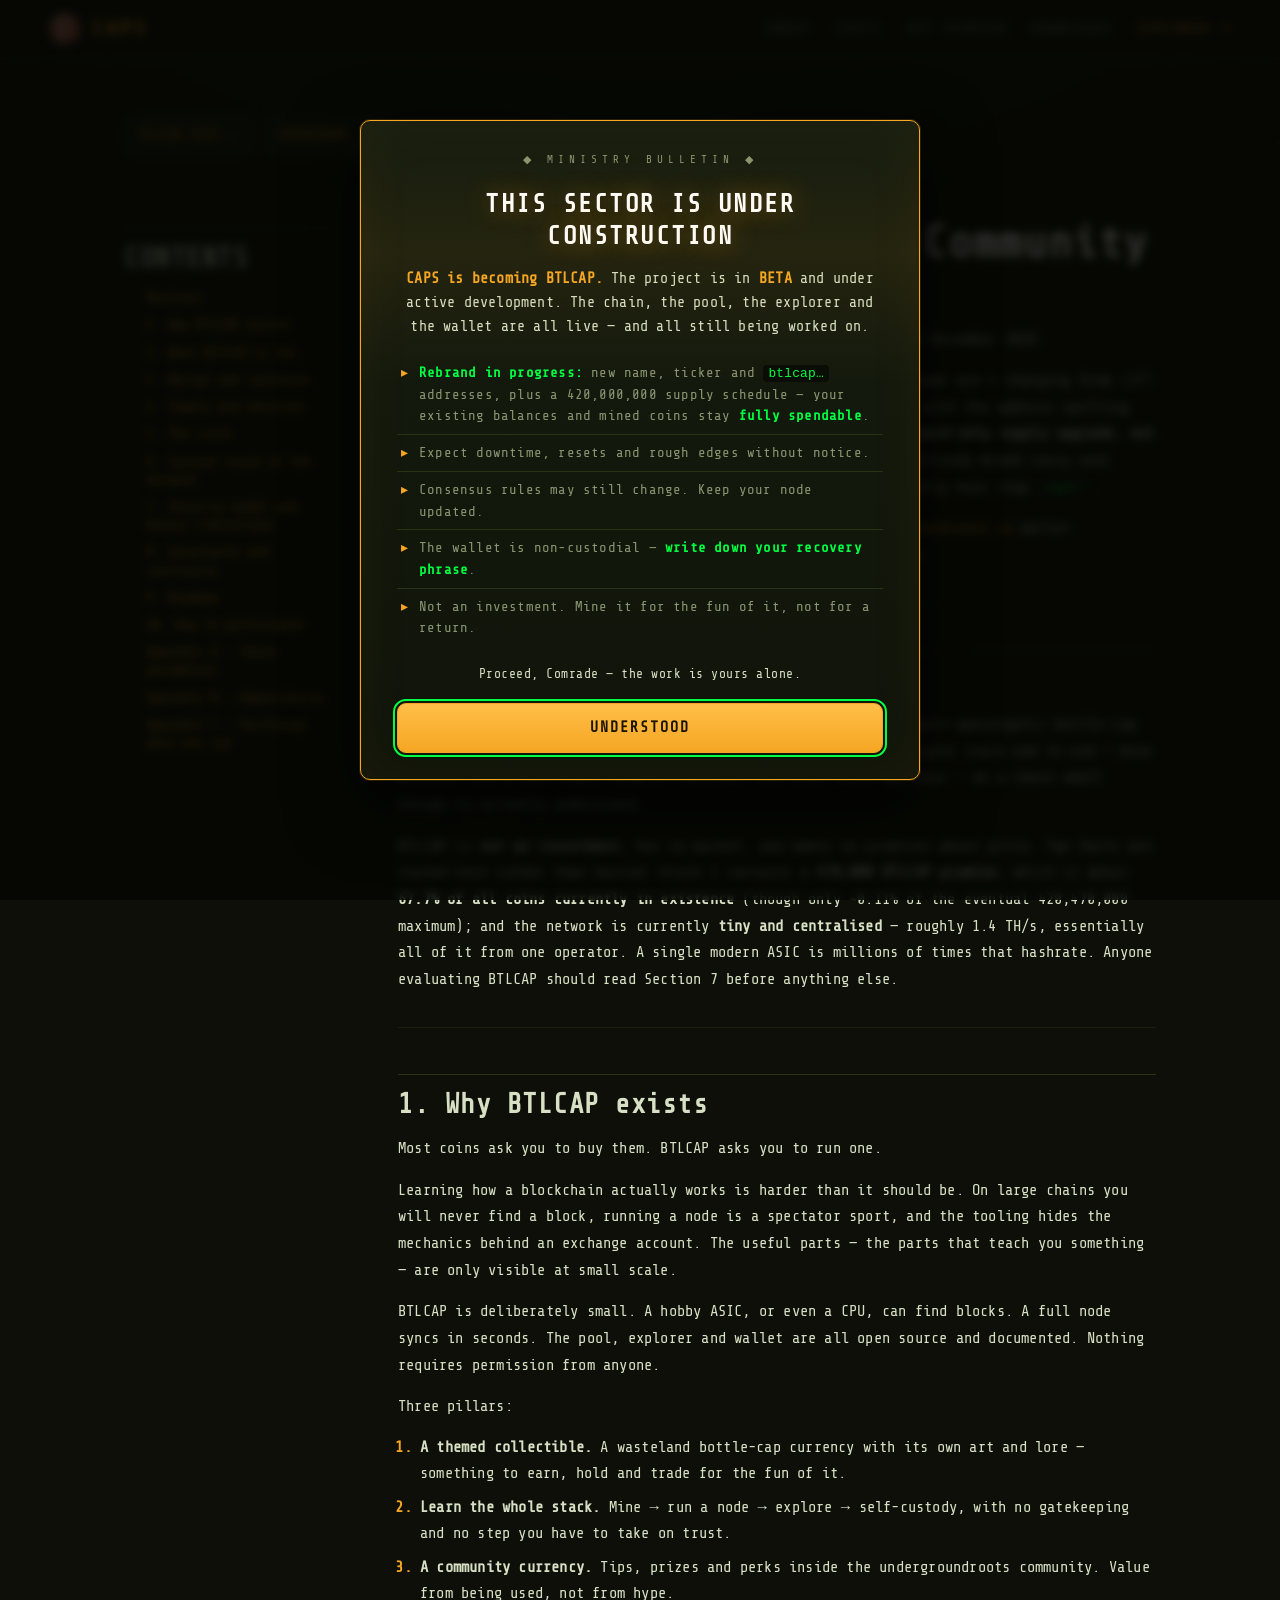
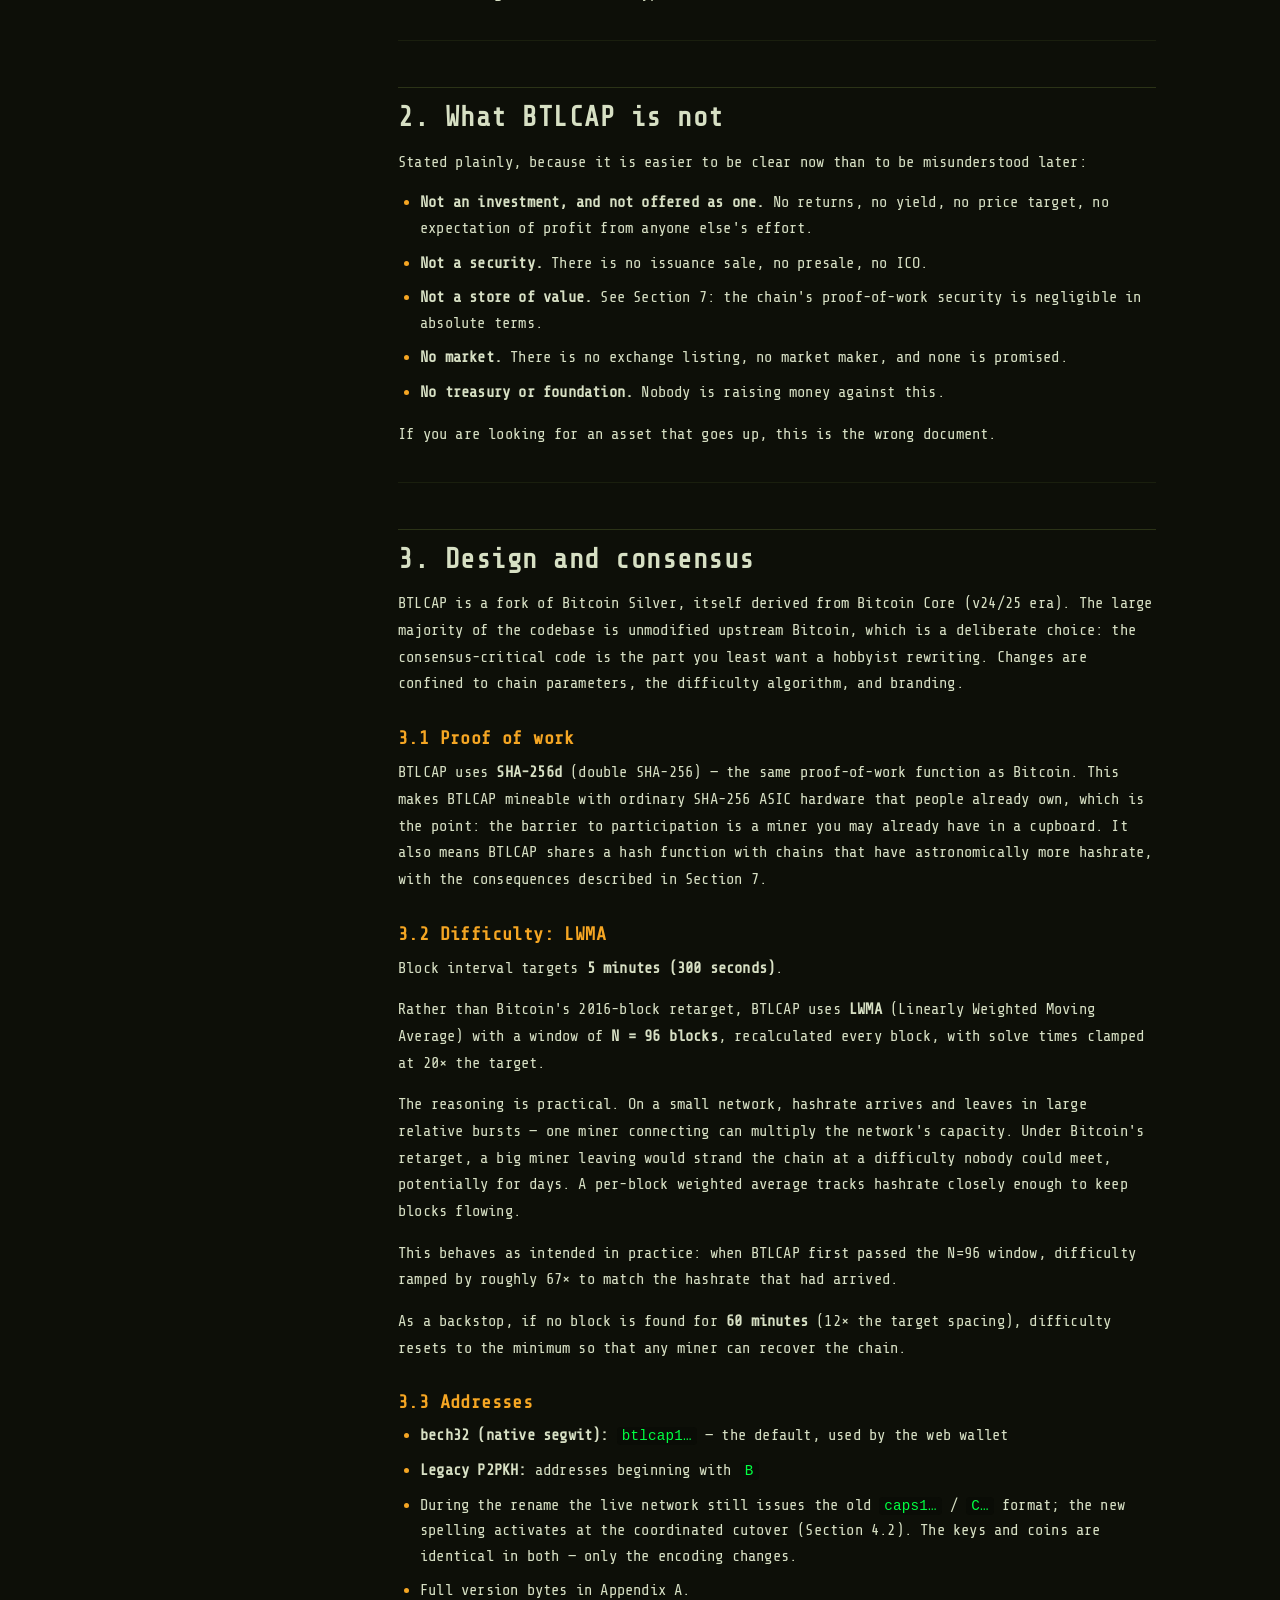
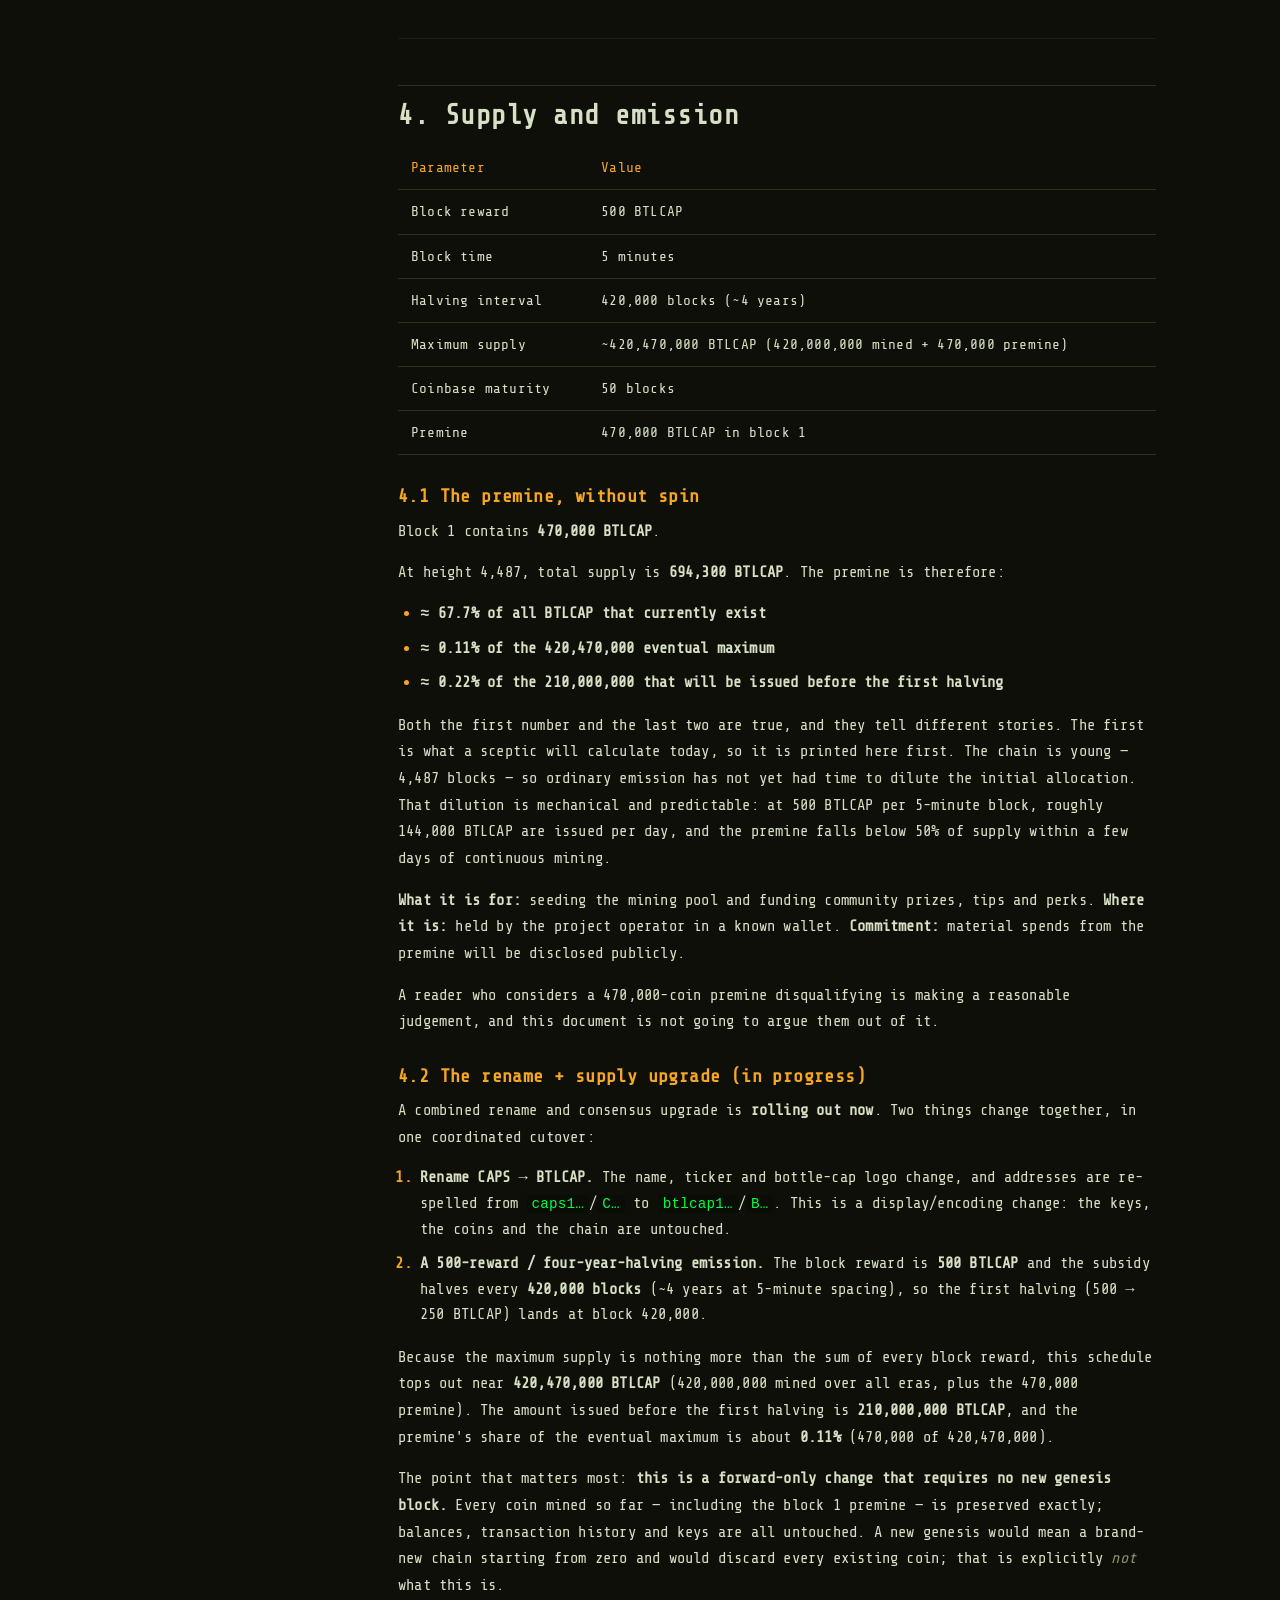
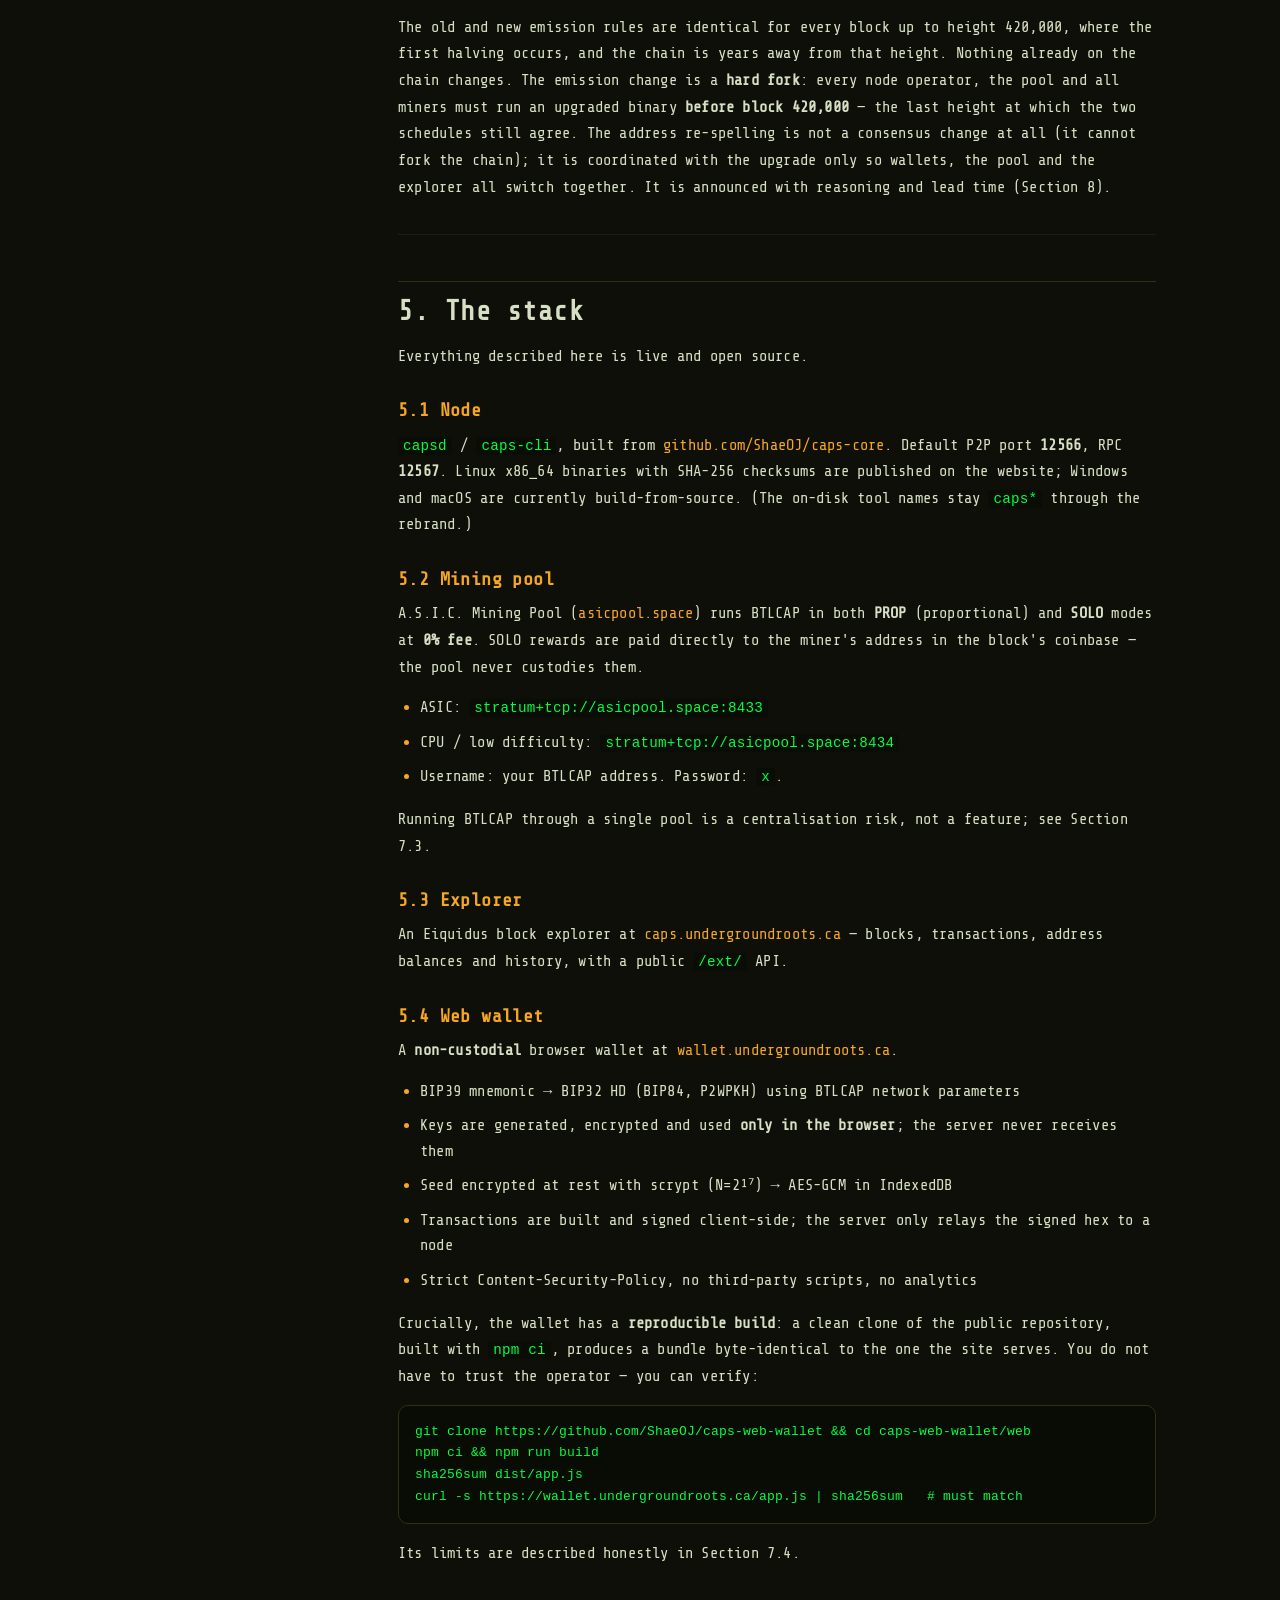
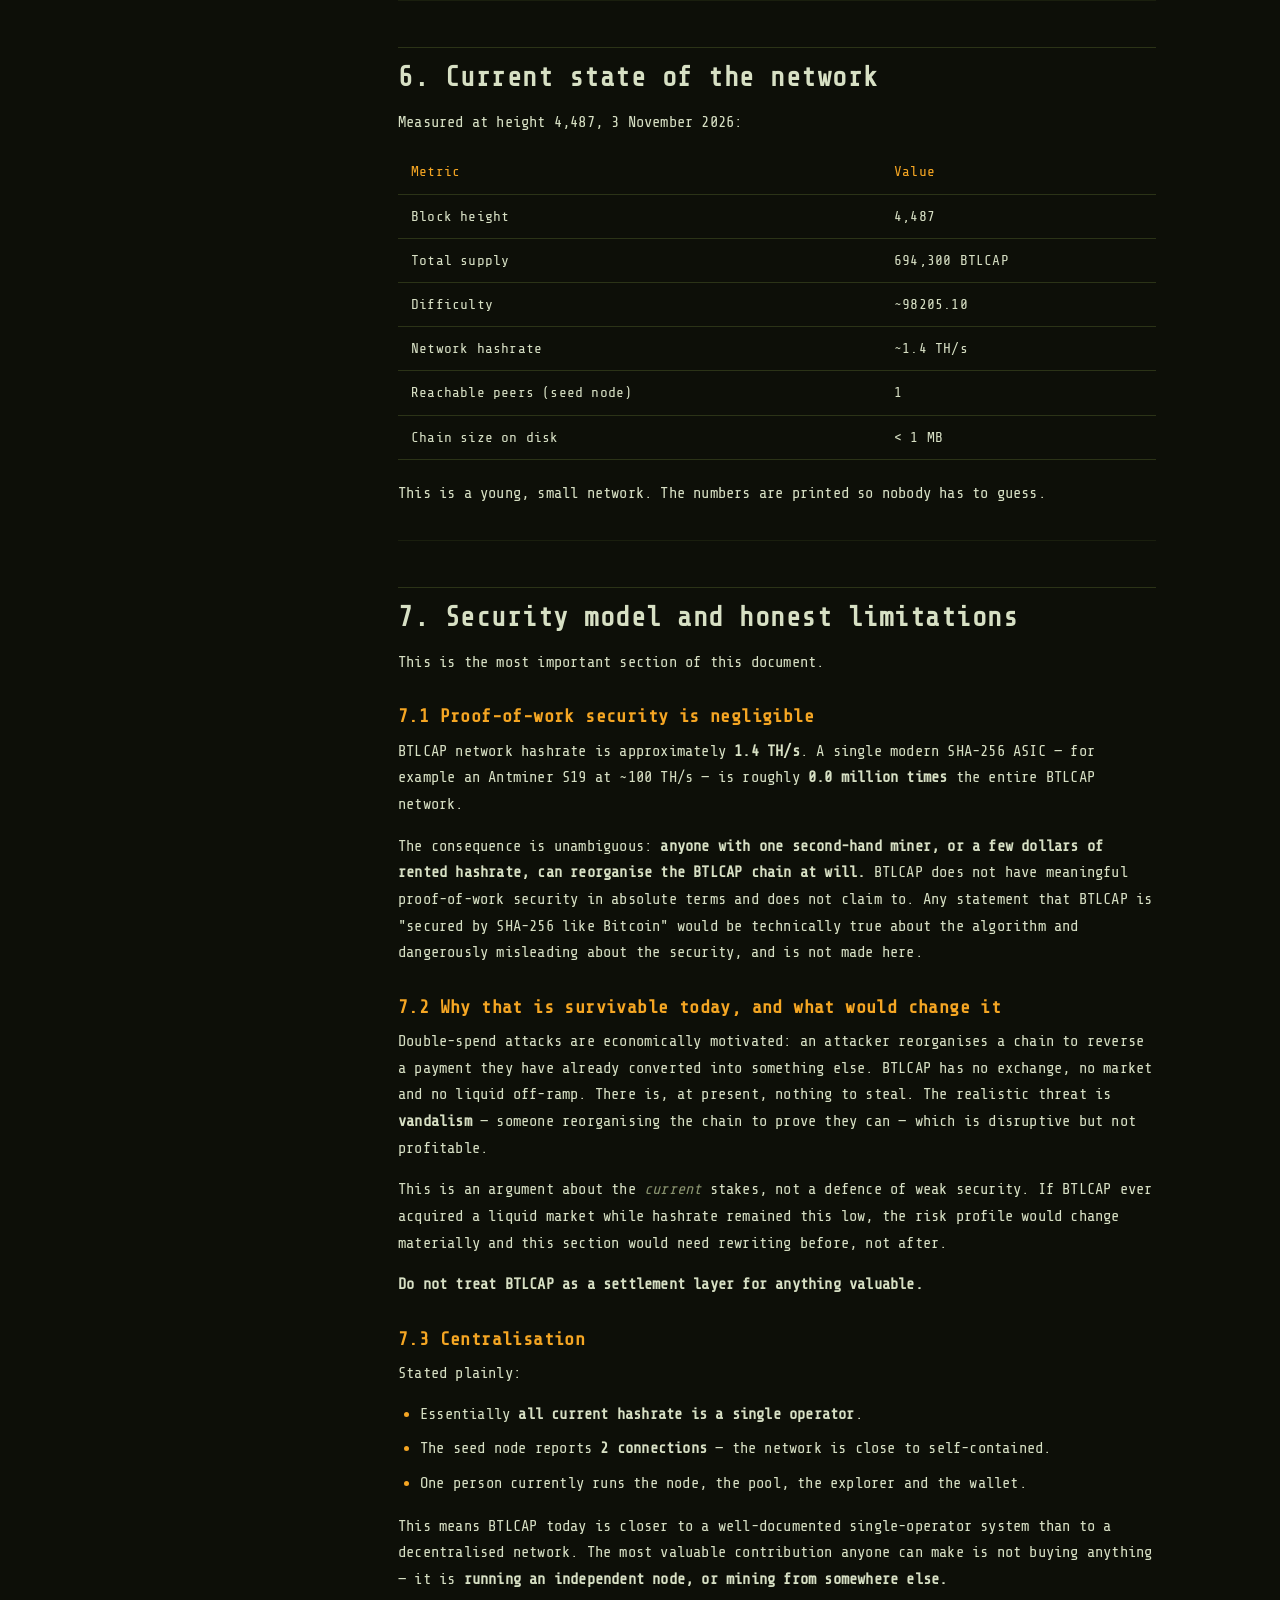
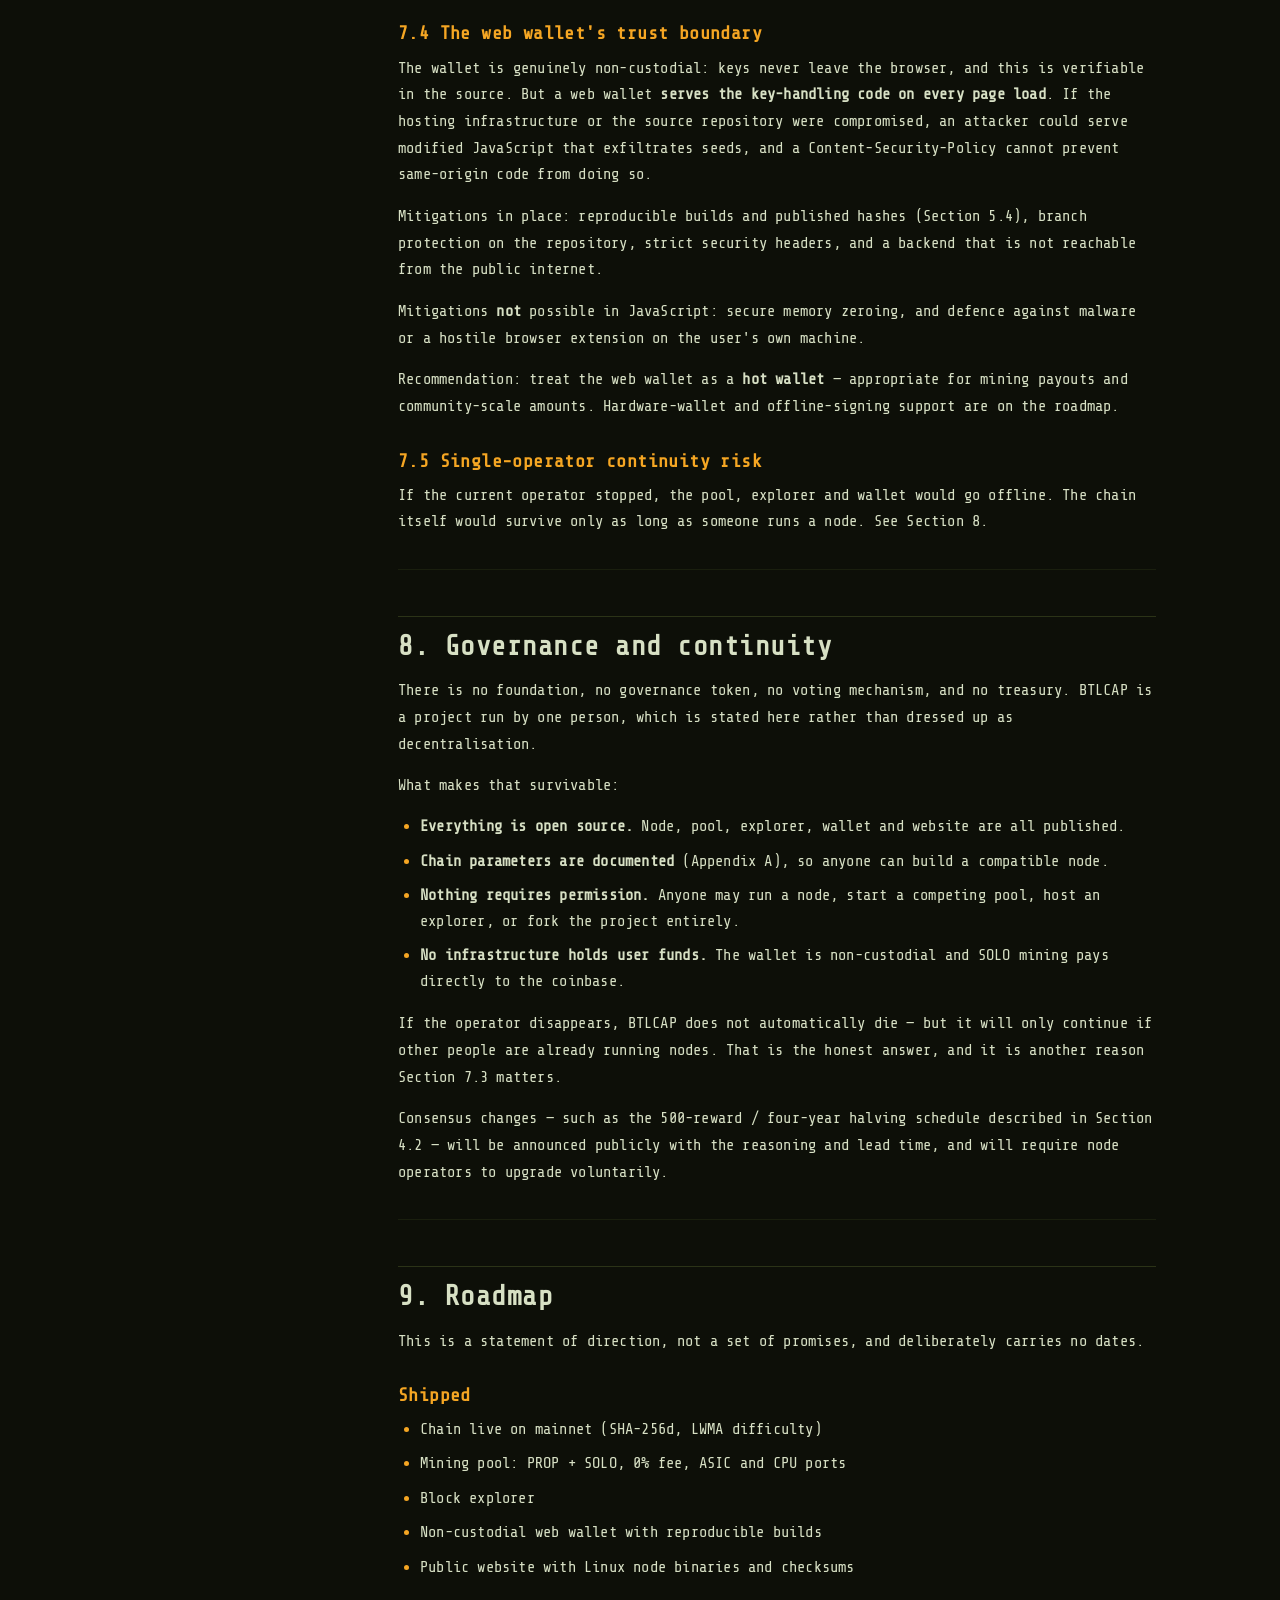
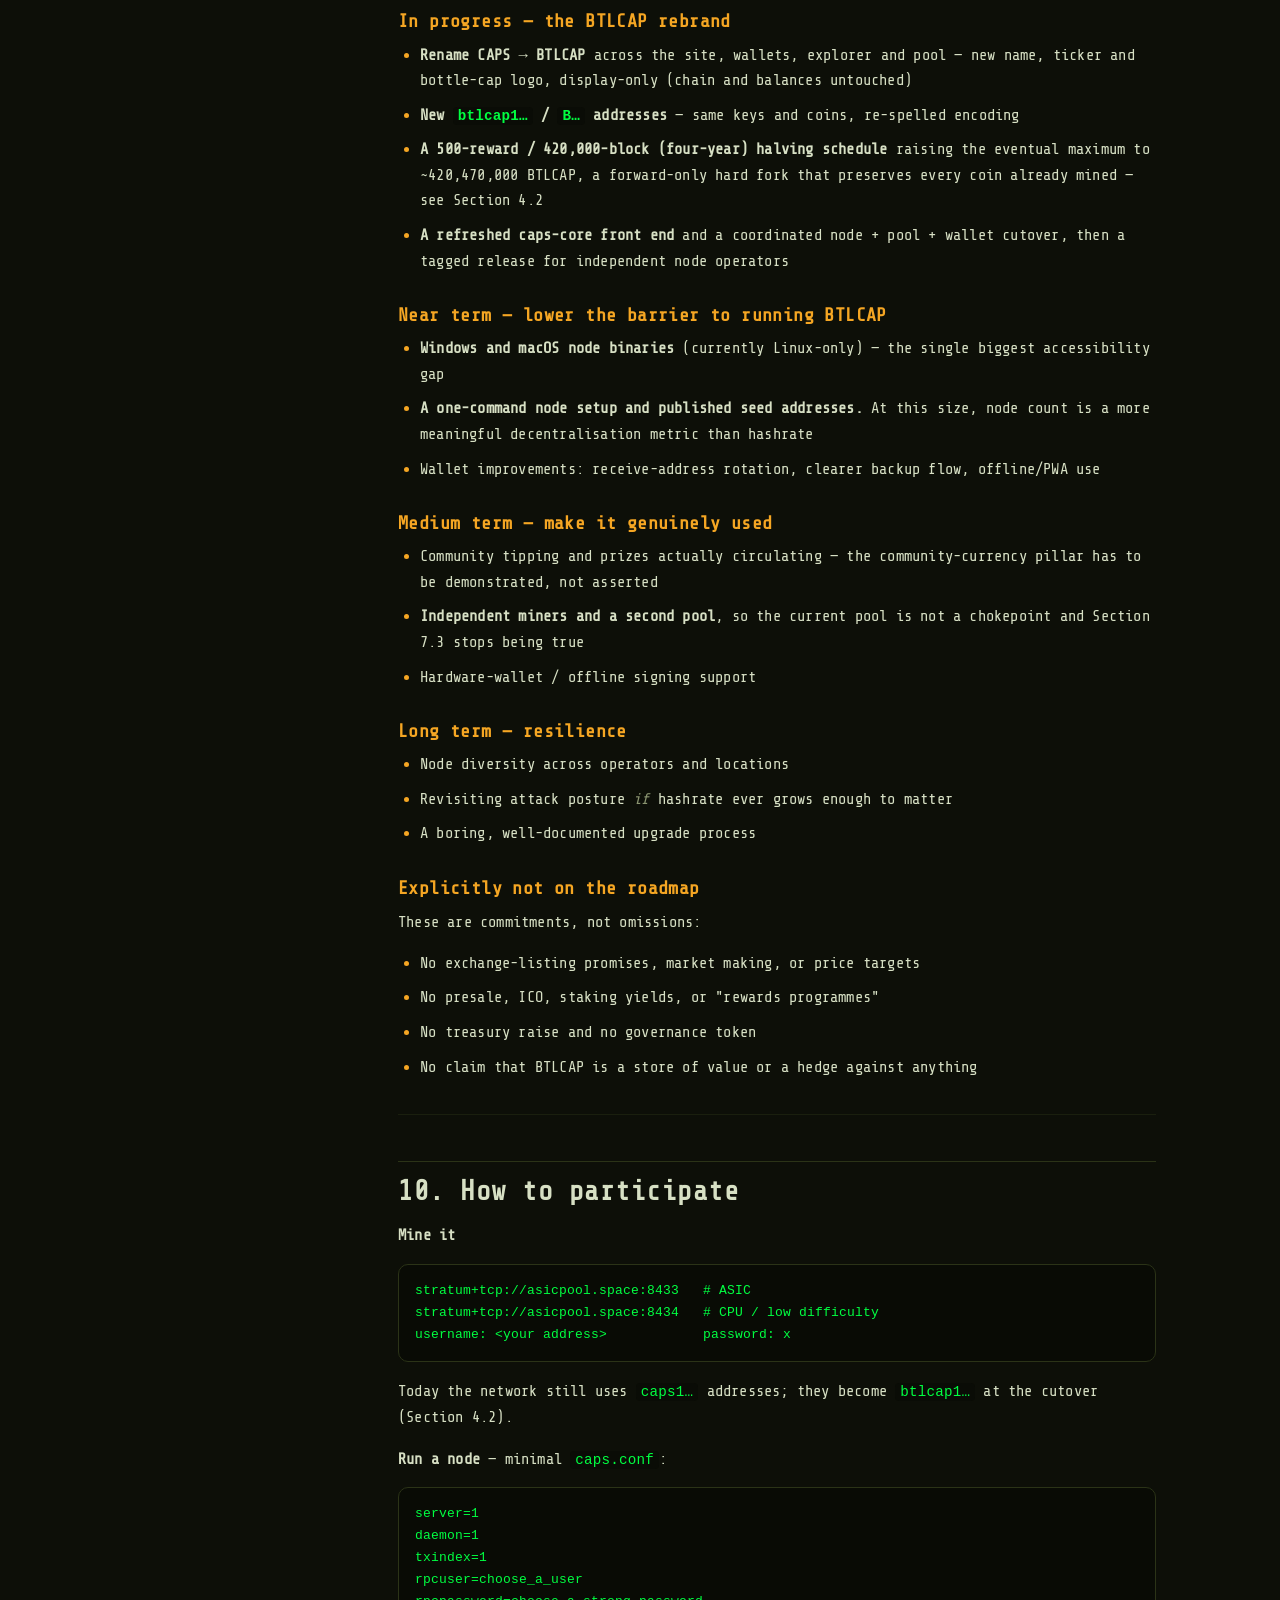
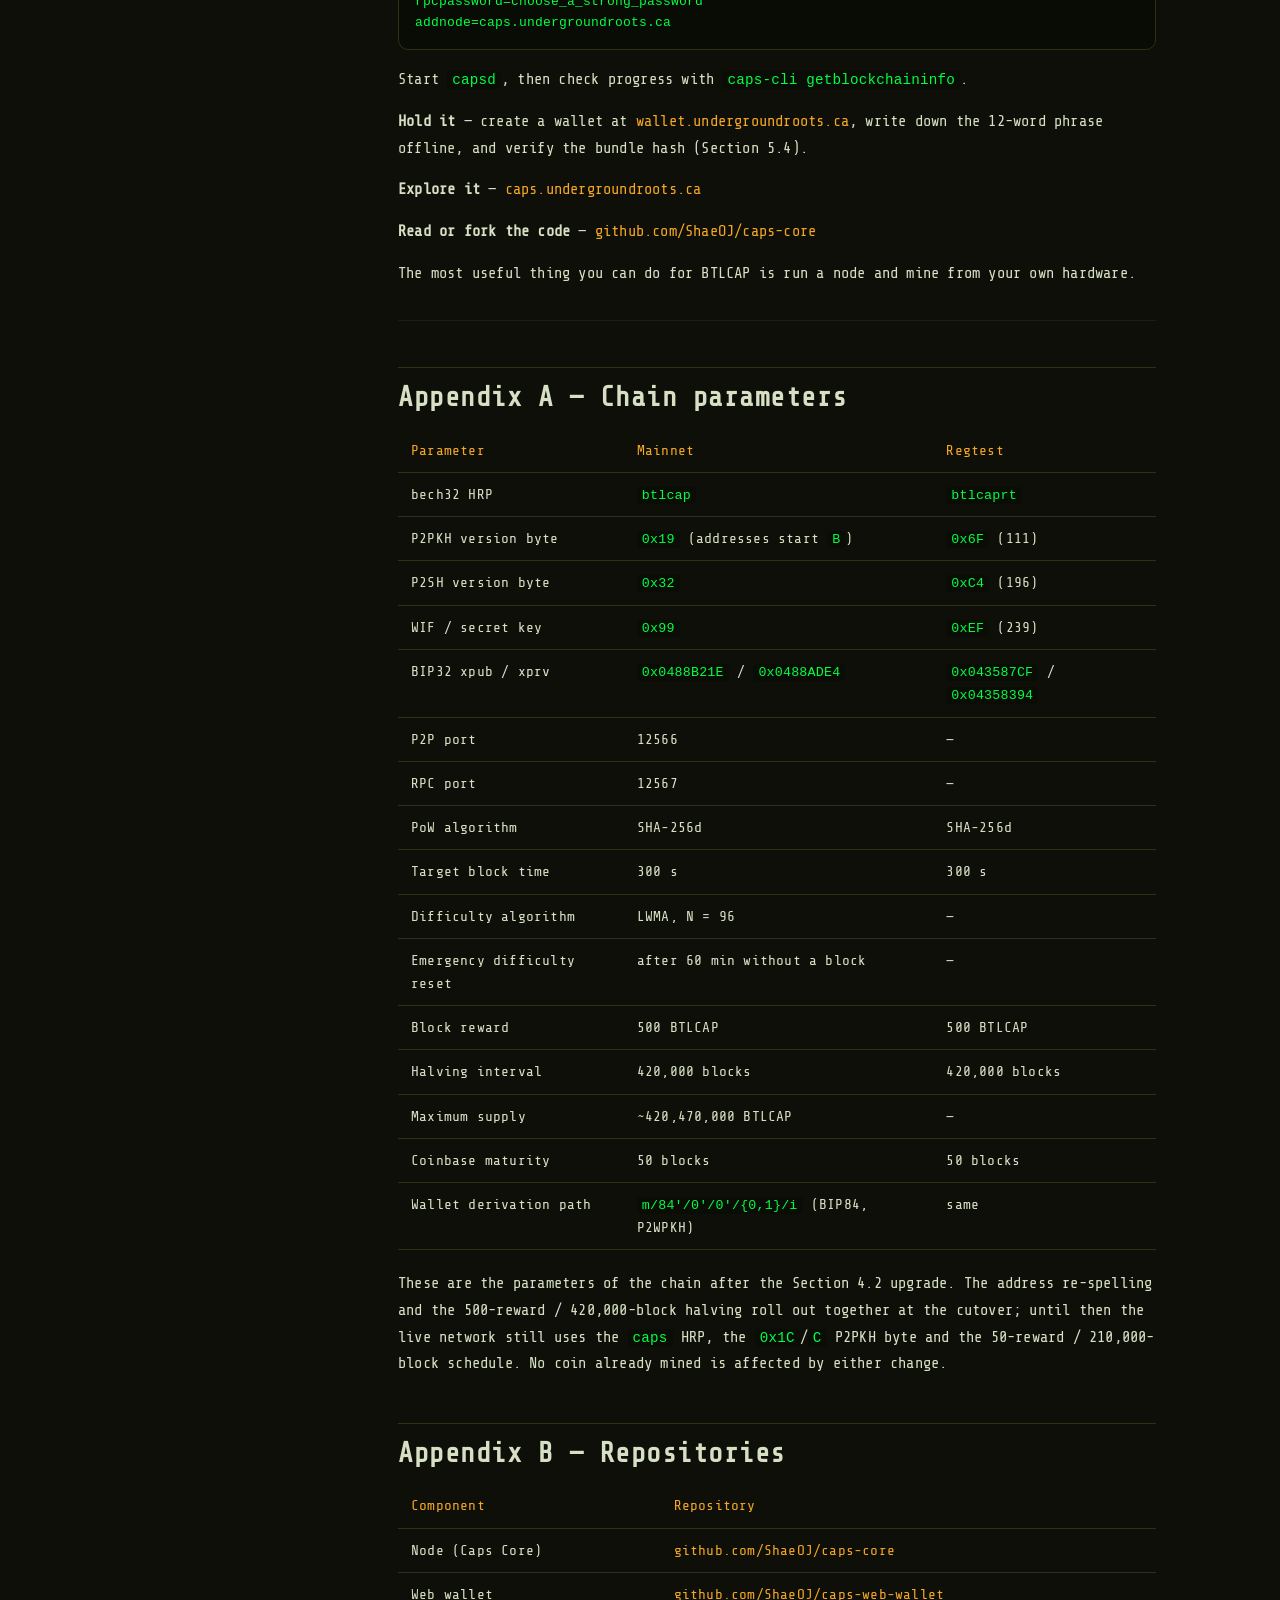
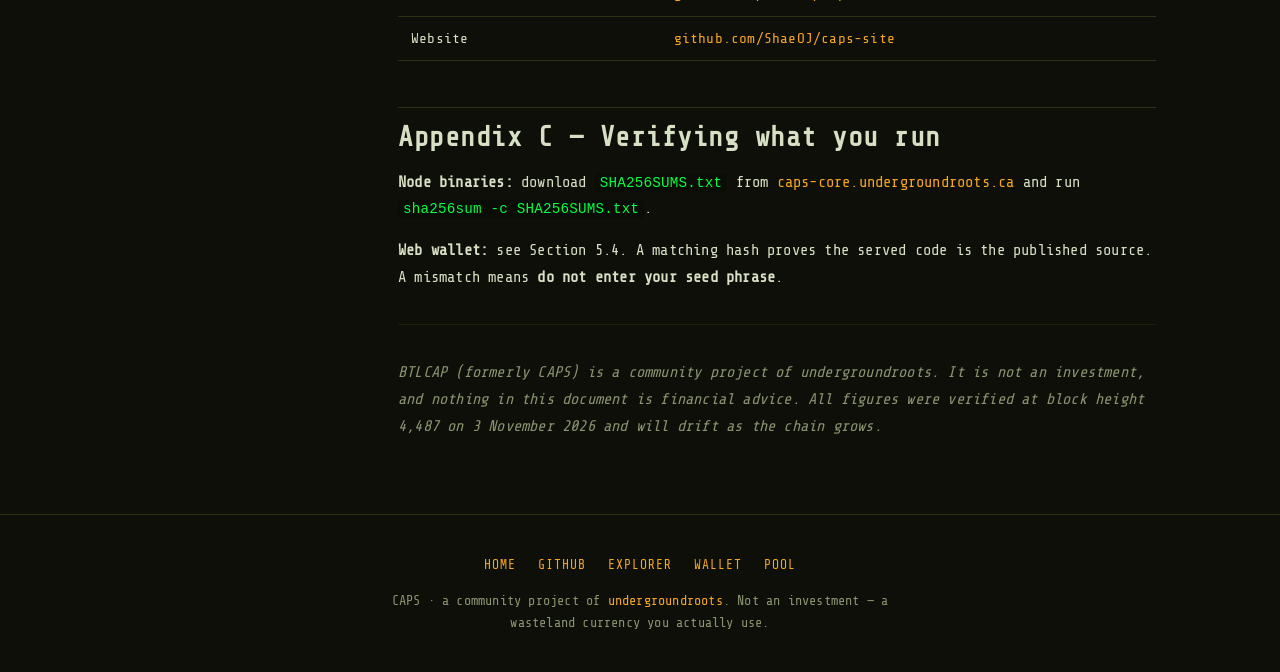
==== commit f6ecb855: "BTLCAP v1.2.0: update download links, roadmap, specs, and seed node documentation" ====
--- a/whitepaper/index.html
+++ b/whitepaper/index.html
@@ -9,8 +9,8 @@
 <meta property="og:description" content="Design, consensus, supply, and an honest account of CAPS's security limitations.">
 <meta property="og:image" content="/assets/caps-og.png">
 <link rel="icon" type="image/png" href="/assets/favicon.png">
-<link rel="stylesheet" href="/assets/style.css?v=202611011147">
-<link rel="stylesheet" href="/assets/paper.css?v=202611011147">
+<link rel="stylesheet" href="/assets/style.css?v=202611030437">
+<link rel="stylesheet" href="/assets/paper.css?v=202611030437">
 </head><body>
 <canvas id="bgfx" aria-hidden="true"></canvas>
 <div class="scanlines" aria-hidden="true"></div>
@@ -47,13 +47,13 @@
 <li><a href="#appendix-c-verifying-what-you-run">Appendix C — Verifying what you run</a></li></ul></aside>
   <article>
 <h1>BTLCAP — A Wasteland Community Currency</h1>
-<p><strong>White paper · version 1.1</strong> Last verified at <strong>block height 3,573</strong>, 1 November 2026.</p>
+<p><strong>White paper · version 1.1</strong> Last verified at <strong>block height 4,487</strong>, 3 November 2026.</p>
 <p>&gt; <strong>Rename in progress — CAPS is becoming BTLCAP.</strong> The ticker and name are &gt; changing from <em>CAPS</em> to <em>BTLCAP</em> (to avoid a clash with an unrelated project), &gt; along with the address spelling (<code>caps1…</code>/<code>C…</code> → <code>btlcap1…</code>/<code>B…</code>). This is a &gt; <strong>rebrand plus a forward-only supply upgrade, not a relaunch</strong> — the same &gt; chain, the same blocks, and every coin already mined carry over untouched. On &gt; the wire and on disk the software, ports and config keys stay <code>caps*</code>.</p>
 <p>Website: <a href="https://caps-core.undergroundroots.ca">caps-core.undergroundroots.ca</a> · Explorer: <a href="https://caps.undergroundroots.ca">caps.undergroundroots.ca</a> Wallet: <a href="https://wallet.undergroundroots.ca">wallet.undergroundroots.ca</a> · Source: <a href="https://github.com/ShaeOJ/caps-core">github.com/ShaeOJ/caps-core</a></p>
 <hr>
 <h2 id="abstract">Abstract</h2>
 <p>BTLCAP is a small SHA-256d proof-of-work cryptocurrency with a post-apocalyptic bottle-cap theme. It exists so that an ordinary person can run an entire crypto stack end to end — mine a block, run a full node, read an explorer, and hold their own keys — on a chain small enough to actually understand.</p>
-<p>BTLCAP is <strong>not an investment</strong>, has no market, and makes no promises about price. Two facts are stated here rather than buried: block 1 contains a <strong>470,000 BTLCAP premine</strong>, which is about <strong>72.5% of all coins currently in existence</strong> (though only ~0.11% of the eventual 420,470,000 maximum); and the network is currently <strong>tiny and centralised</strong> — roughly 3.0 TH/s, essentially all of it from one operator. A single modern ASIC is millions of times that hashrate. Anyone evaluating BTLCAP should read Section 7 before anything else.</p>
+<p>BTLCAP is <strong>not an investment</strong>, has no market, and makes no promises about price. Two facts are stated here rather than buried: block 1 contains a <strong>470,000 BTLCAP premine</strong>, which is about <strong>67.7% of all coins currently in existence</strong> (though only ~0.11% of the eventual 420,470,000 maximum); and the network is currently <strong>tiny and centralised</strong> — roughly 1.4 TH/s, essentially all of it from one operator. A single modern ASIC is millions of times that hashrate. Anyone evaluating BTLCAP should read Section 7 before anything else.</p>
 <hr>
 <h2 id="1-why-btlcap-exists">1. Why BTLCAP exists</h2>
 <p>Most coins ask you to buy them. BTLCAP asks you to run one.</p>
@@ -91,9 +91,9 @@
 </tbody></table></div>
 <h3 id="4-1-the-premine-without-spin">4.1 The premine, without spin</h3>
 <p>Block 1 contains <strong>470,000 BTLCAP</strong>.</p>
-<p>At height 3,573, total supply is <strong>648,600 BTLCAP</strong>. The premine is therefore:</p>
-<ul><li><strong>≈ 72.5% of all BTLCAP that currently exist</strong></li><li><strong>≈ 0.11% of the 420,470,000 eventual maximum</strong></li><li><strong>≈ 0.22% of the 210,000,000 that will be issued before the first halving</strong></li></ul>
-<p>Both the first number and the last two are true, and they tell different stories. The first is what a sceptic will calculate today, so it is printed here first. The chain is young — 3,573 blocks — so ordinary emission has not yet had time to dilute the initial allocation. That dilution is mechanical and predictable: at 500 BTLCAP per 5-minute block, roughly 144,000 BTLCAP are issued per day, and the premine falls below 50% of supply within a few days of continuous mining.</p>
+<p>At height 4,487, total supply is <strong>694,300 BTLCAP</strong>. The premine is therefore:</p>
+<ul><li><strong>≈ 67.7% of all BTLCAP that currently exist</strong></li><li><strong>≈ 0.11% of the 420,470,000 eventual maximum</strong></li><li><strong>≈ 0.22% of the 210,000,000 that will be issued before the first halving</strong></li></ul>
+<p>Both the first number and the last two are true, and they tell different stories. The first is what a sceptic will calculate today, so it is printed here first. The chain is young — 4,487 blocks — so ordinary emission has not yet had time to dilute the initial allocation. That dilution is mechanical and predictable: at 500 BTLCAP per 5-minute block, roughly 144,000 BTLCAP are issued per day, and the premine falls below 50% of supply within a few days of continuous mining.</p>
 <p><strong>What it is for:</strong> seeding the mining pool and funding community prizes, tips and perks. <strong>Where it is:</strong> held by the project operator in a known wallet. <strong>Commitment:</strong> material spends from the premine will be disclosed publicly.</p>
 <p>A reader who considers a 470,000-coin premine disqualifying is making a reasonable judgement, and this document is not going to argue them out of it.</p>
 <h3 id="4-2-the-rename-supply-upgrade-in-progress">4.2 The rename + supply upgrade (in progress)</h3>
@@ -124,12 +124,12 @@
 <p>Its limits are described honestly in Section 7.4.</p>
 <hr>
 <h2 id="6-current-state-of-the-network">6. Current state of the network</h2>
-<p>Measured at height 3,573, 1 November 2026:</p>
+<p>Measured at height 4,487, 3 November 2026:</p>
 <div class="tw"><table><thead><tr><th>Metric</th><th>Value</th></tr></thead><tbody>
-<tr><td>Block height</td><td>3,573</td></tr>
-<tr><td>Total supply</td><td>648,600 BTLCAP</td></tr>
-<tr><td>Difficulty</td><td>~213594.27</td></tr>
-<tr><td>Network hashrate</td><td>~3.0 TH/s</td></tr>
+<tr><td>Block height</td><td>4,487</td></tr>
+<tr><td>Total supply</td><td>694,300 BTLCAP</td></tr>
+<tr><td>Difficulty</td><td>~98205.10</td></tr>
+<tr><td>Network hashrate</td><td>~1.4 TH/s</td></tr>
 <tr><td>Reachable peers (seed node)</td><td>1</td></tr>
 <tr><td>Chain size on disk</td><td>&lt; 1 MB</td></tr>
 </tbody></table></div>
@@ -138,7 +138,7 @@
 <h2 id="7-security-model-and-honest-limitations">7. Security model and honest limitations</h2>
 <p>This is the most important section of this document.</p>
 <h3 id="7-1-proof-of-work-security-is-negligible">7.1 Proof-of-work security is negligible</h3>
-<p>BTLCAP network hashrate is approximately <strong>3.0 TH/s</strong>. A single modern SHA-256 ASIC — for example an Antminer S19 at ~100 TH/s — is roughly <strong>0.0 million times</strong> the entire BTLCAP network.</p>
+<p>BTLCAP network hashrate is approximately <strong>1.4 TH/s</strong>. A single modern SHA-256 ASIC — for example an Antminer S19 at ~100 TH/s — is roughly <strong>0.0 million times</strong> the entire BTLCAP network.</p>
 <p>The consequence is unambiguous: <strong>anyone with one second-hand miner, or a few dollars of rented hashrate, can reorganise the BTLCAP chain at will.</strong> BTLCAP does not have meaningful proof-of-work security in absolute terms and does not claim to. Any statement that BTLCAP is &quot;secured by SHA-256 like Bitcoin&quot; would be technically true about the algorithm and dangerously misleading about the security, and is not made here.</p>
 <h3 id="7-2-why-that-is-survivable-today-and-what-would-change-it">7.2 Why that is survivable today, and what would change it</h3>
 <p>Double-spend attacks are economically motivated: an attacker reorganises a chain to reverse a payment they have already converted into something else. BTLCAP has no exchange, no market and no liquid off-ramp. There is, at present, nothing to steal. The realistic threat is <strong>vandalism</strong> — someone reorganising the chain to prove they can — which is disruptive but not profitable.</p>
@@ -228,7 +228,7 @@
 <p><strong>Node binaries:</strong> download <code>SHA256SUMS.txt</code> from <a href="https://caps-core.undergroundroots.ca">caps-core.undergroundroots.ca</a> and run <code>sha256sum -c SHA256SUMS.txt</code>.</p>
 <p><strong>Web wallet:</strong> see Section 5.4. A matching hash proves the served code is the published source. A mismatch means <strong>do not enter your seed phrase</strong>.</p>
 <hr>
-<p><em>BTLCAP (formerly CAPS) is a community project of undergroundroots. It is not an investment, and nothing in this document is financial advice. All figures were verified at block height 3,573 on 1 November 2026 and will drift as the chain grows.</em></p>
+<p><em>BTLCAP (formerly CAPS) is a community project of undergroundroots. It is not an investment, and nothing in this document is financial advice. All figures were verified at block height 4,487 on 3 November 2026 and will drift as the chain grows.</em></p>
   </article>
 </main>
 
@@ -242,6 +242,6 @@
   </div>
   <p>CAPS &middot; a community project of <a href="https://undergroundroots.ca">undergroundroots</a>. Not an investment &mdash; a wasteland currency you actually use.</p>
 </footer>
-<script src="/assets/bgfx.js?v=202611011147" defer></script>
-<script src="/assets/beta-notice.js?v=202611011147" defer></script>
+<script src="/assets/bgfx.js?v=202611030437" defer></script>
+<script src="/assets/beta-notice.js?v=202611030437" defer></script>
 </body></html>
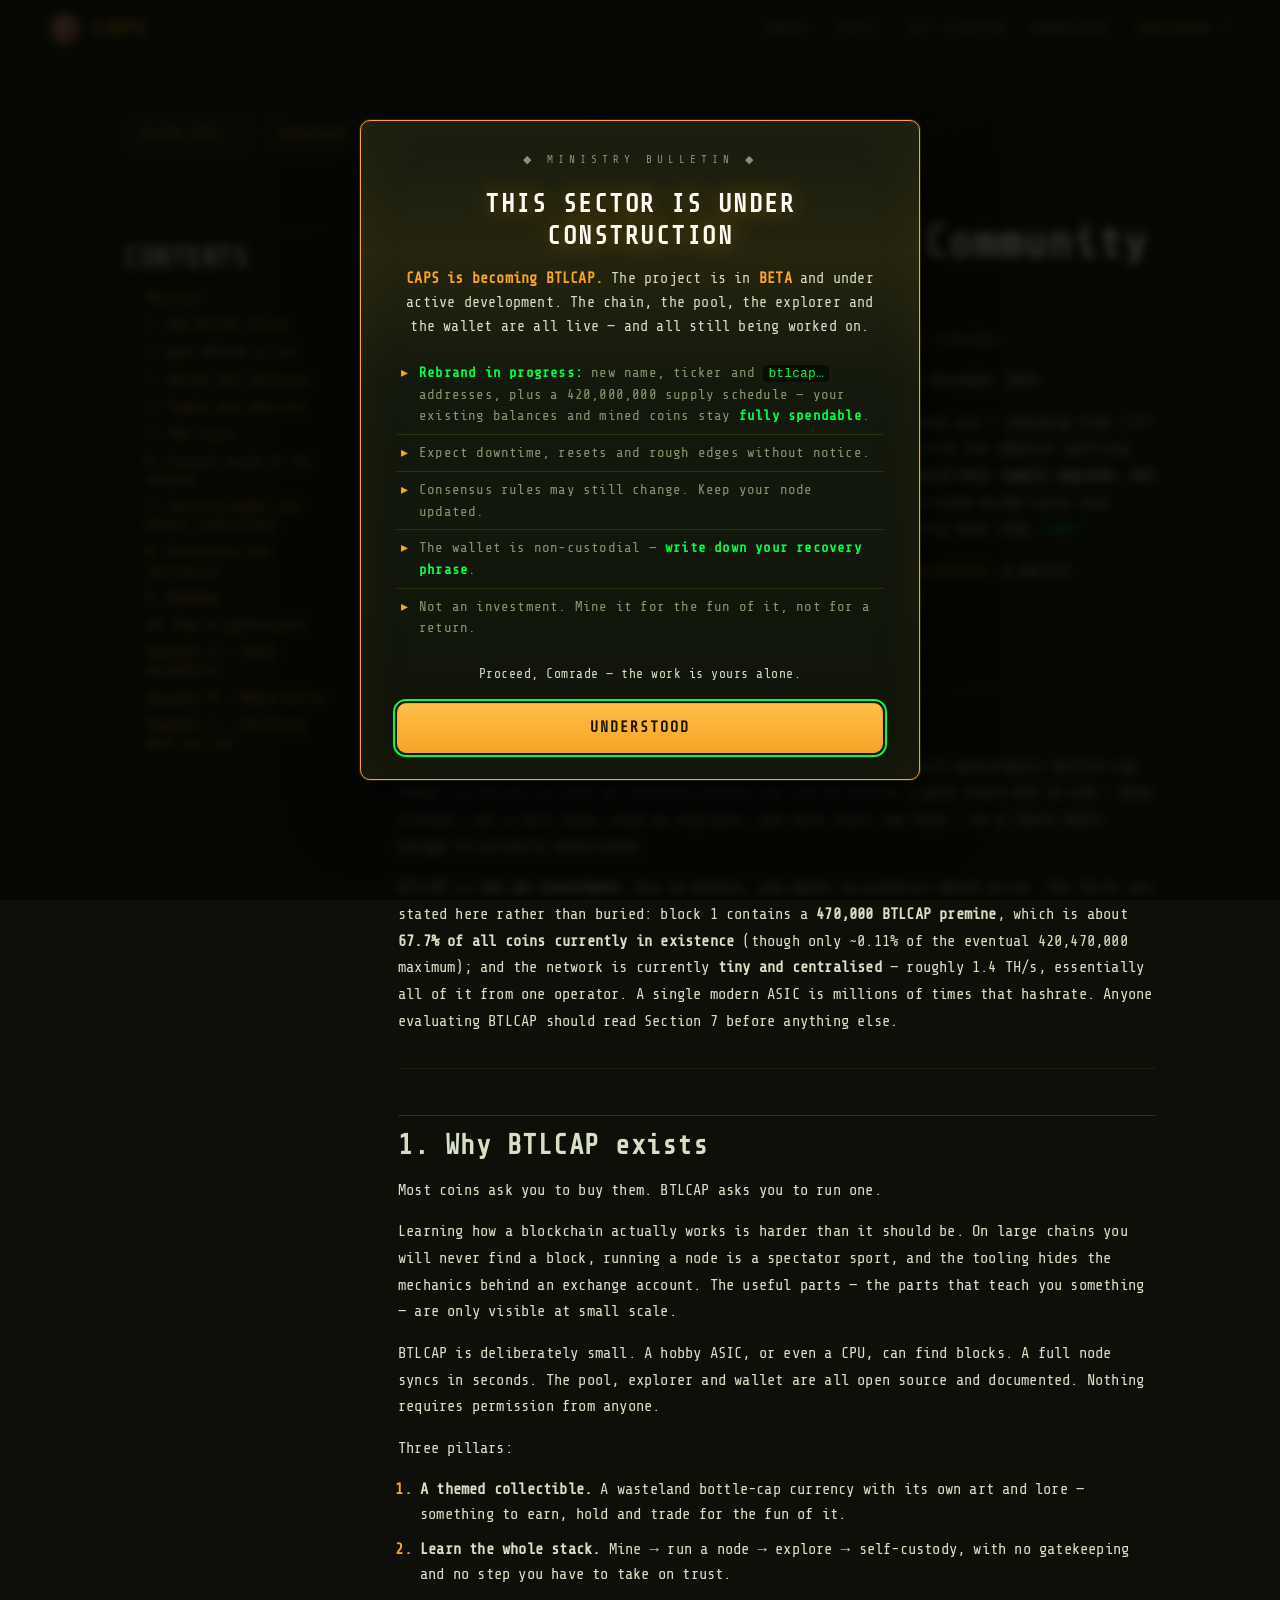
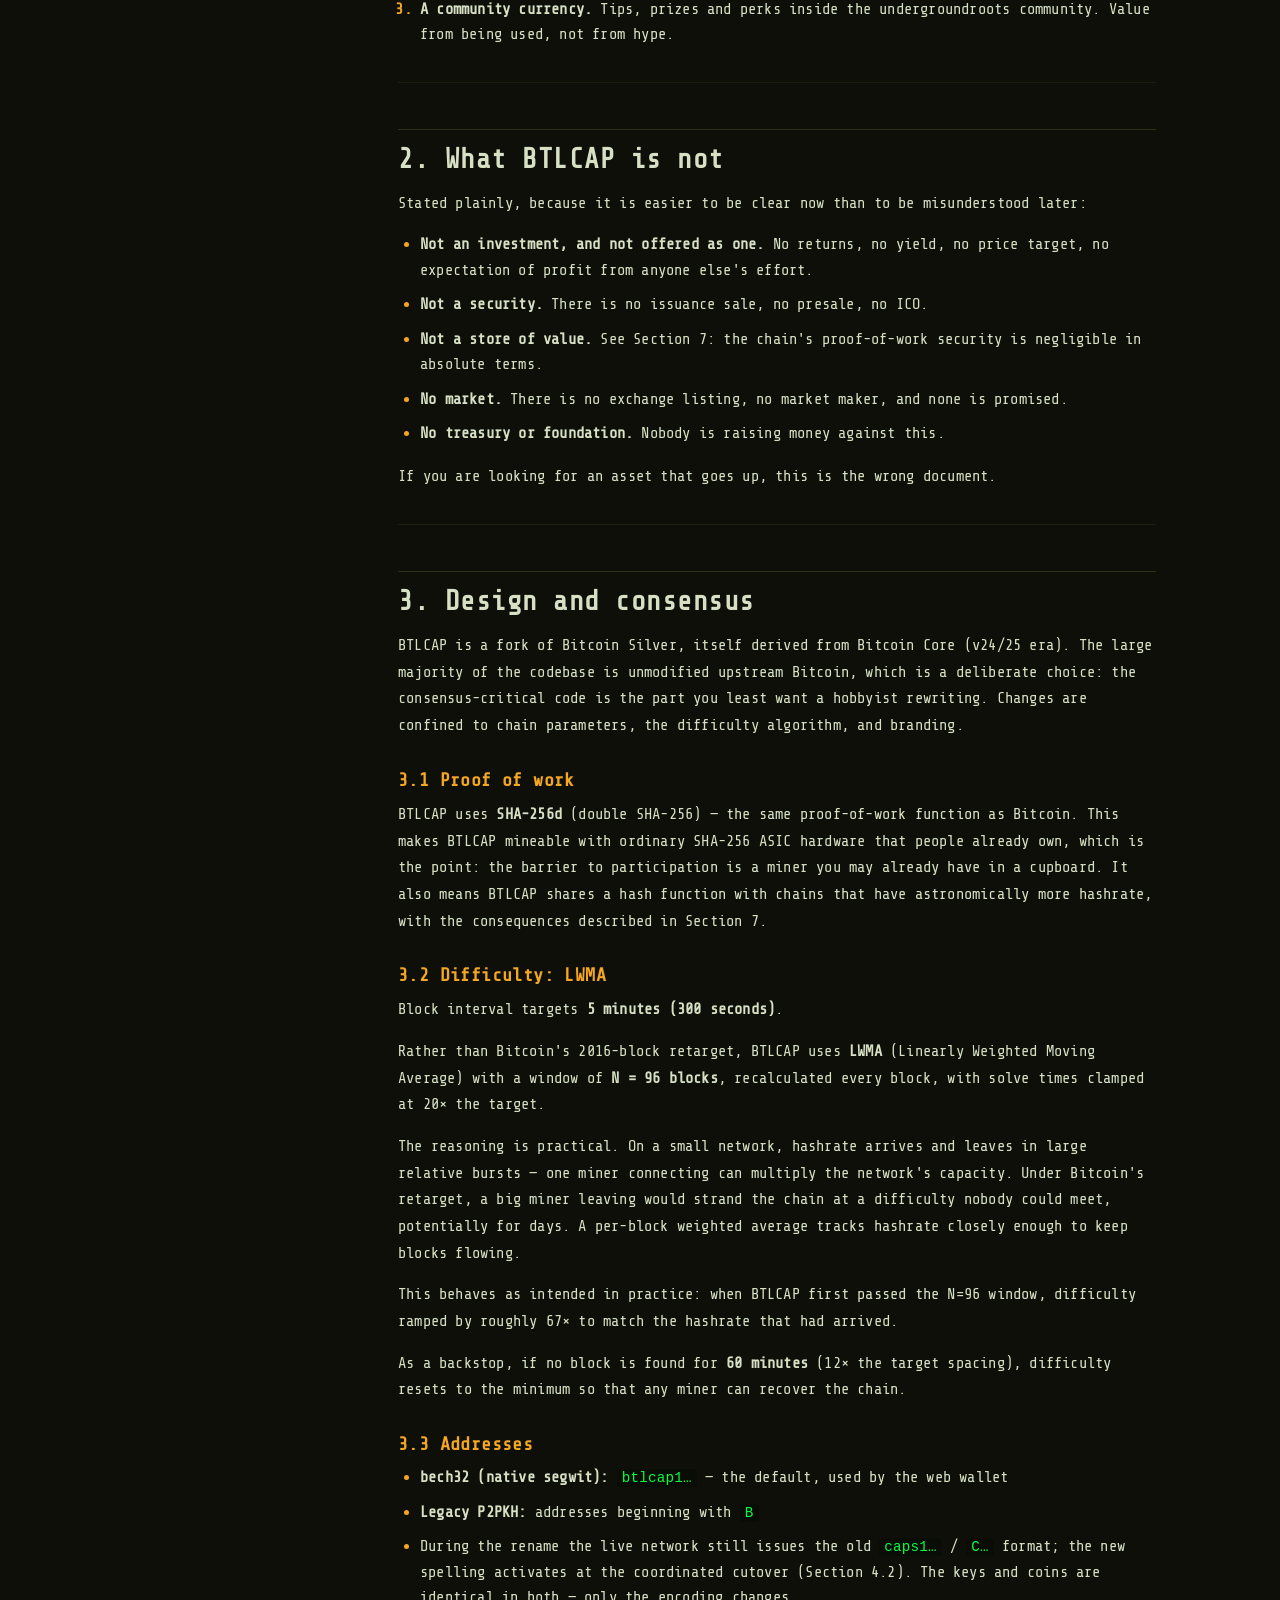
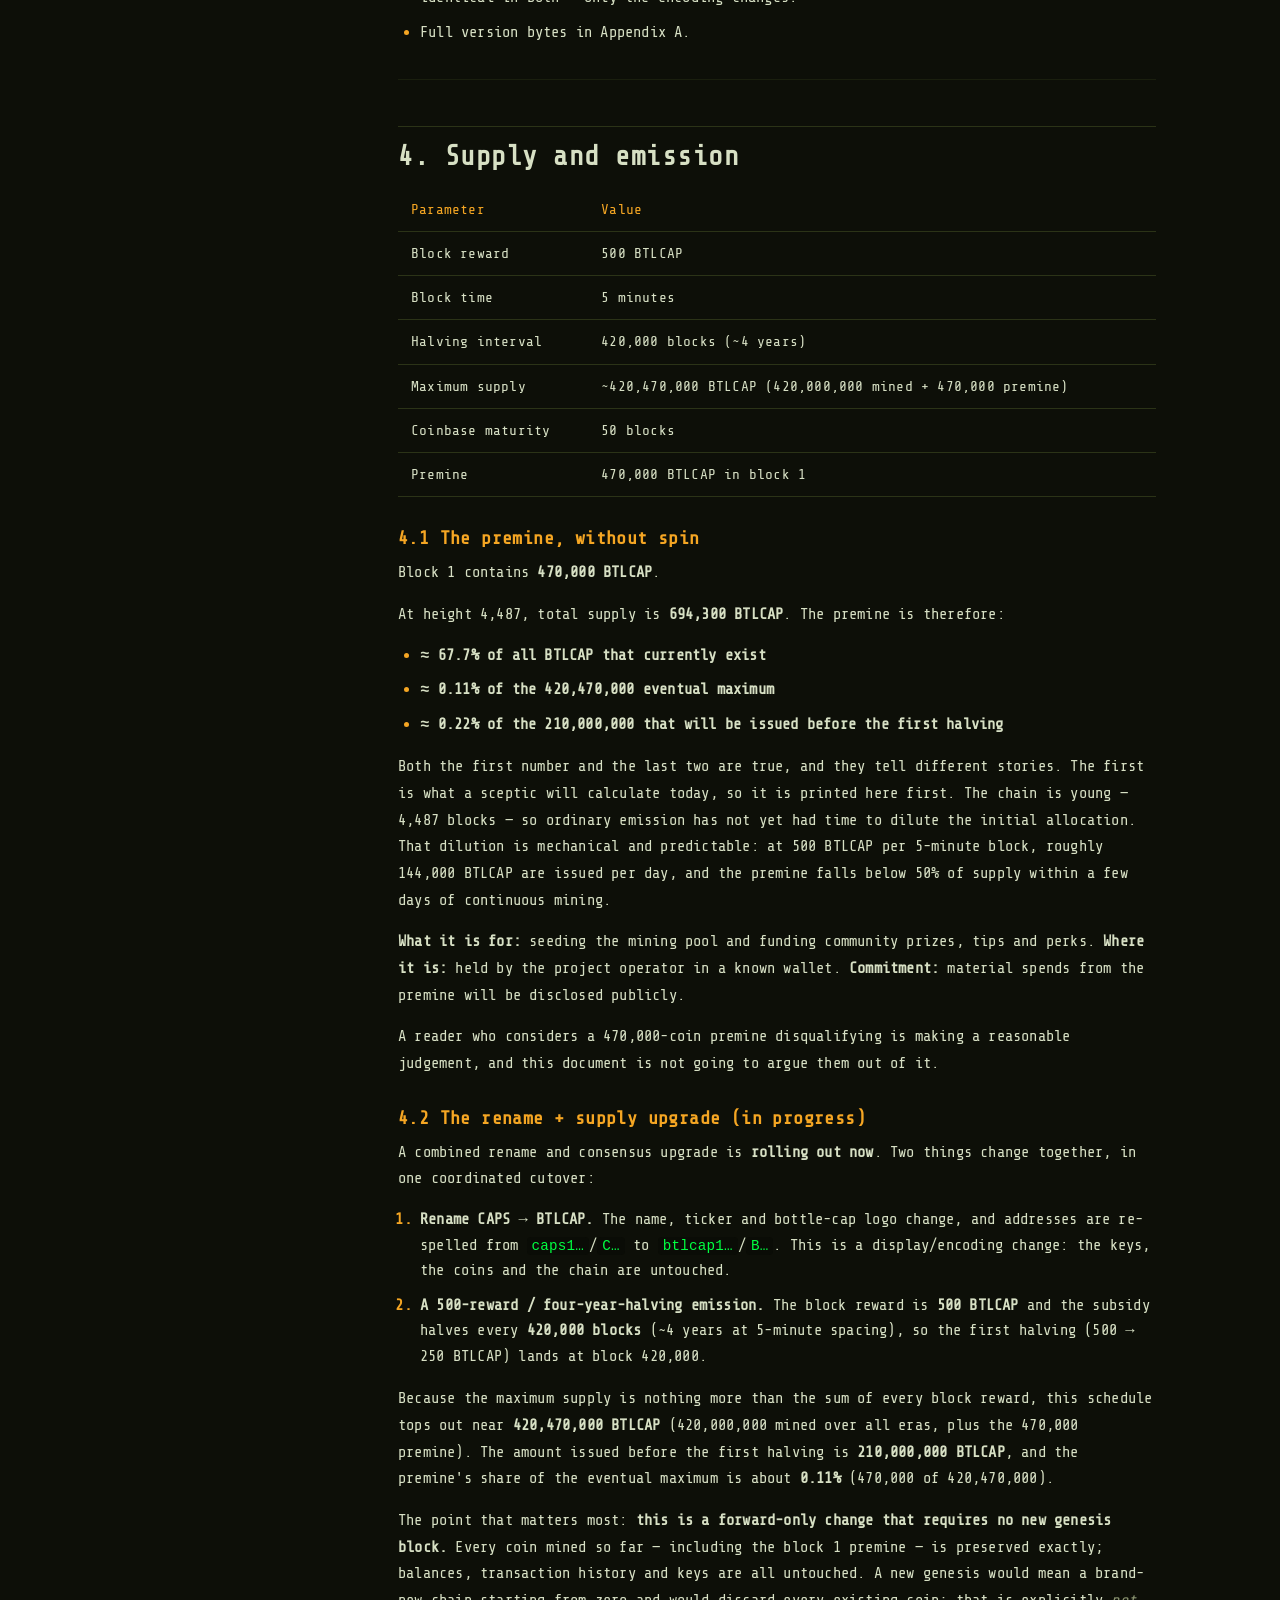
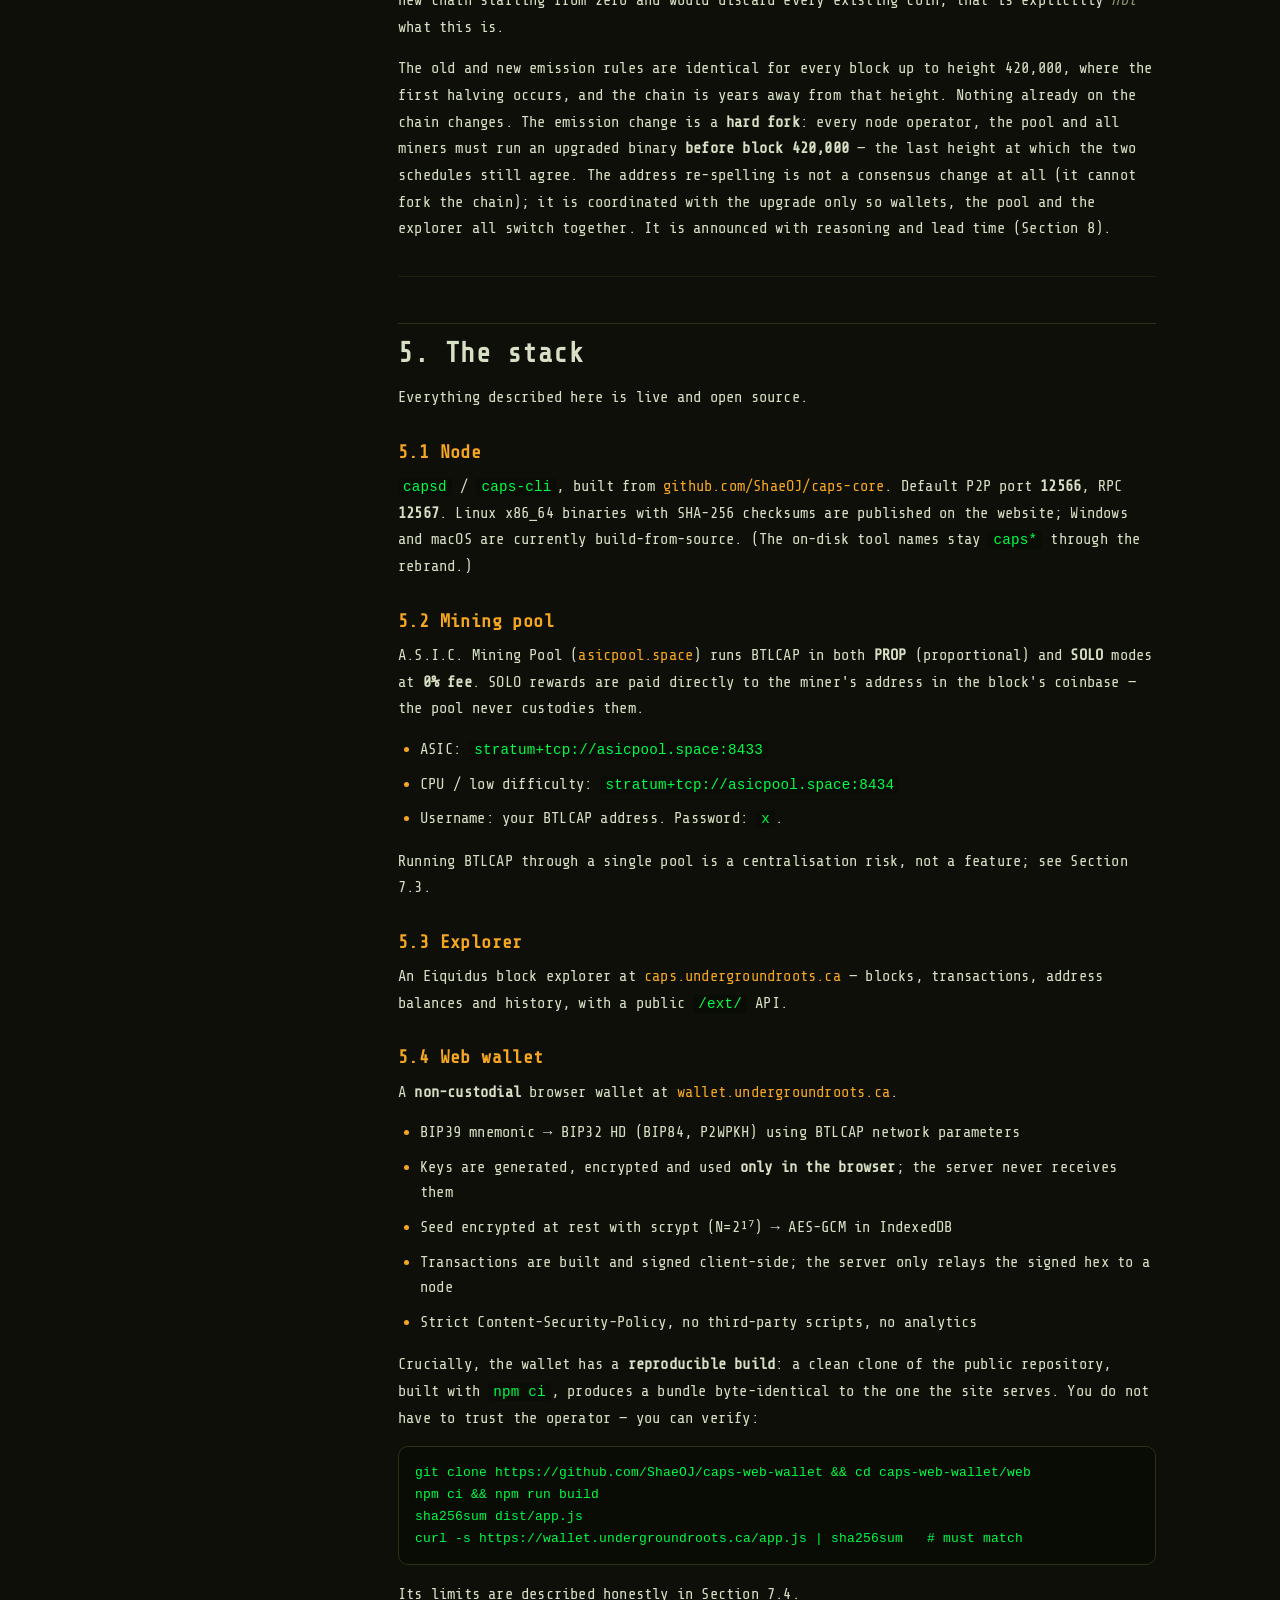
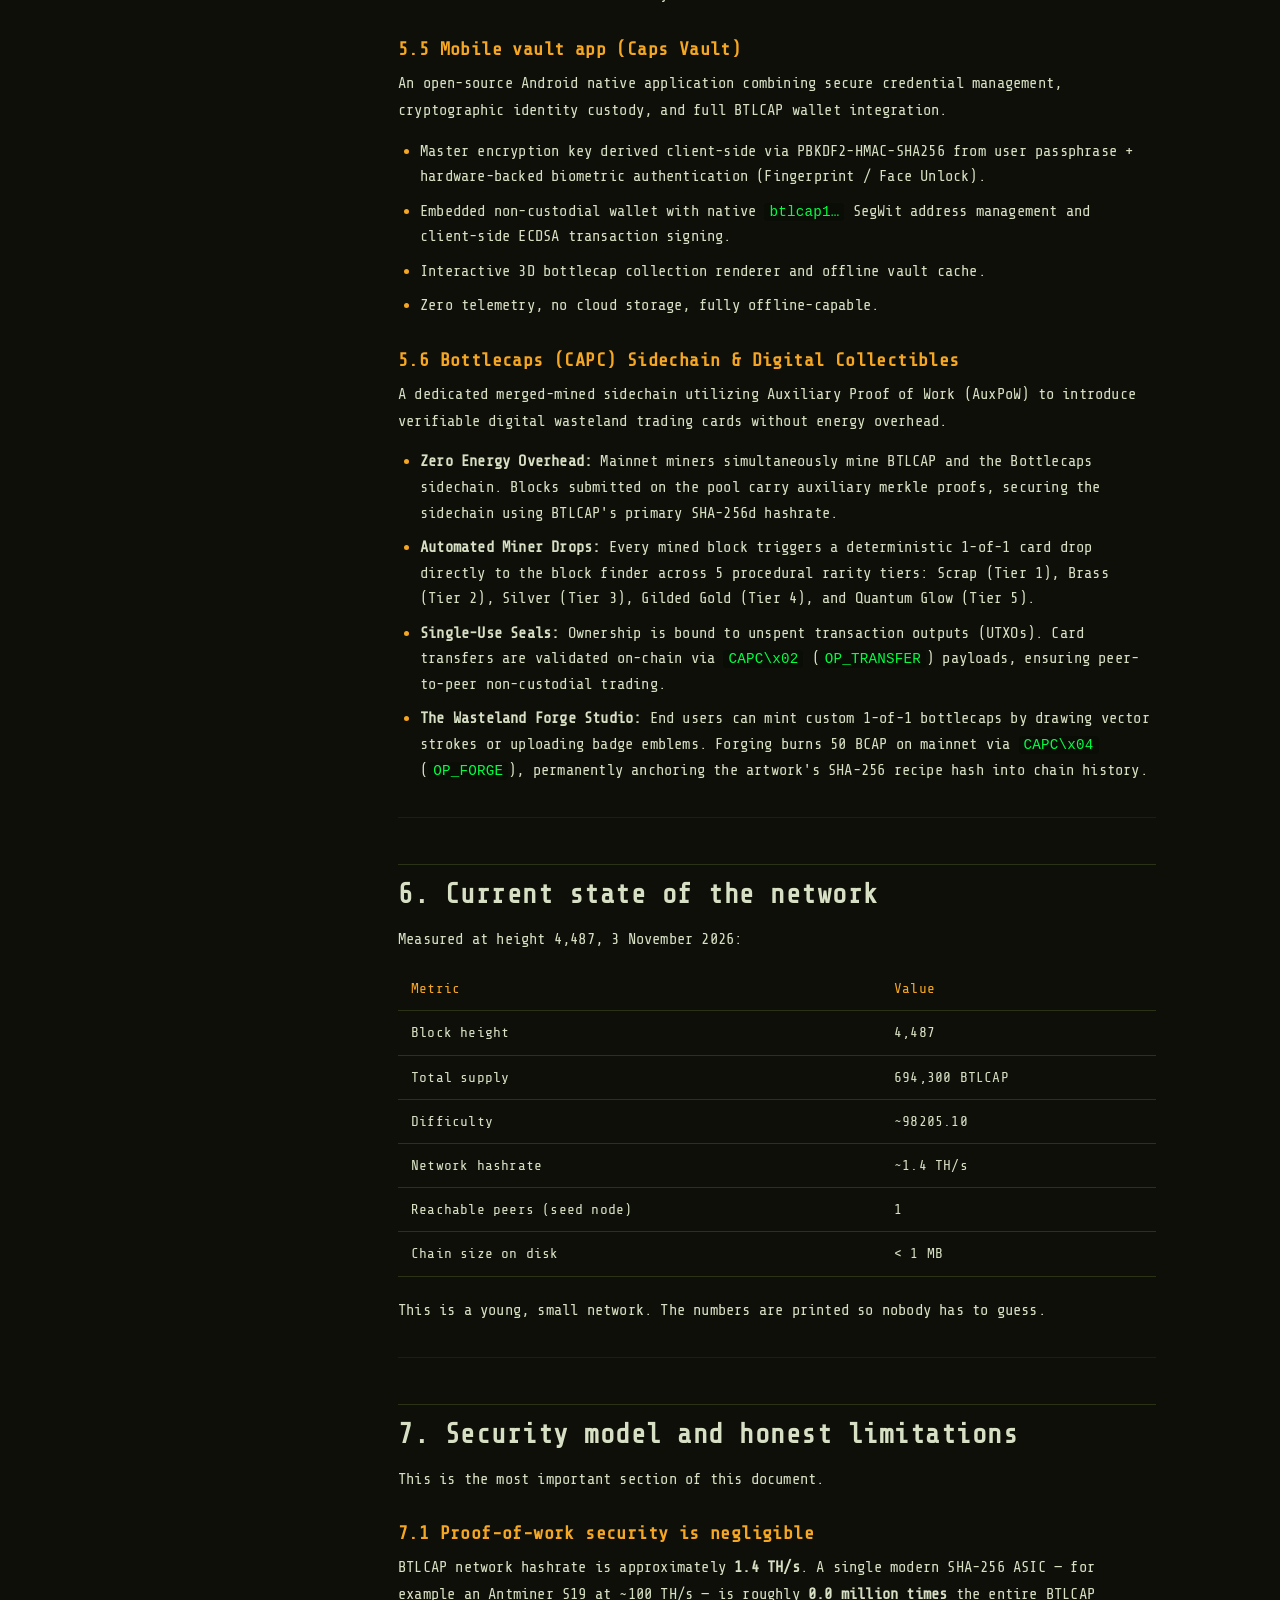
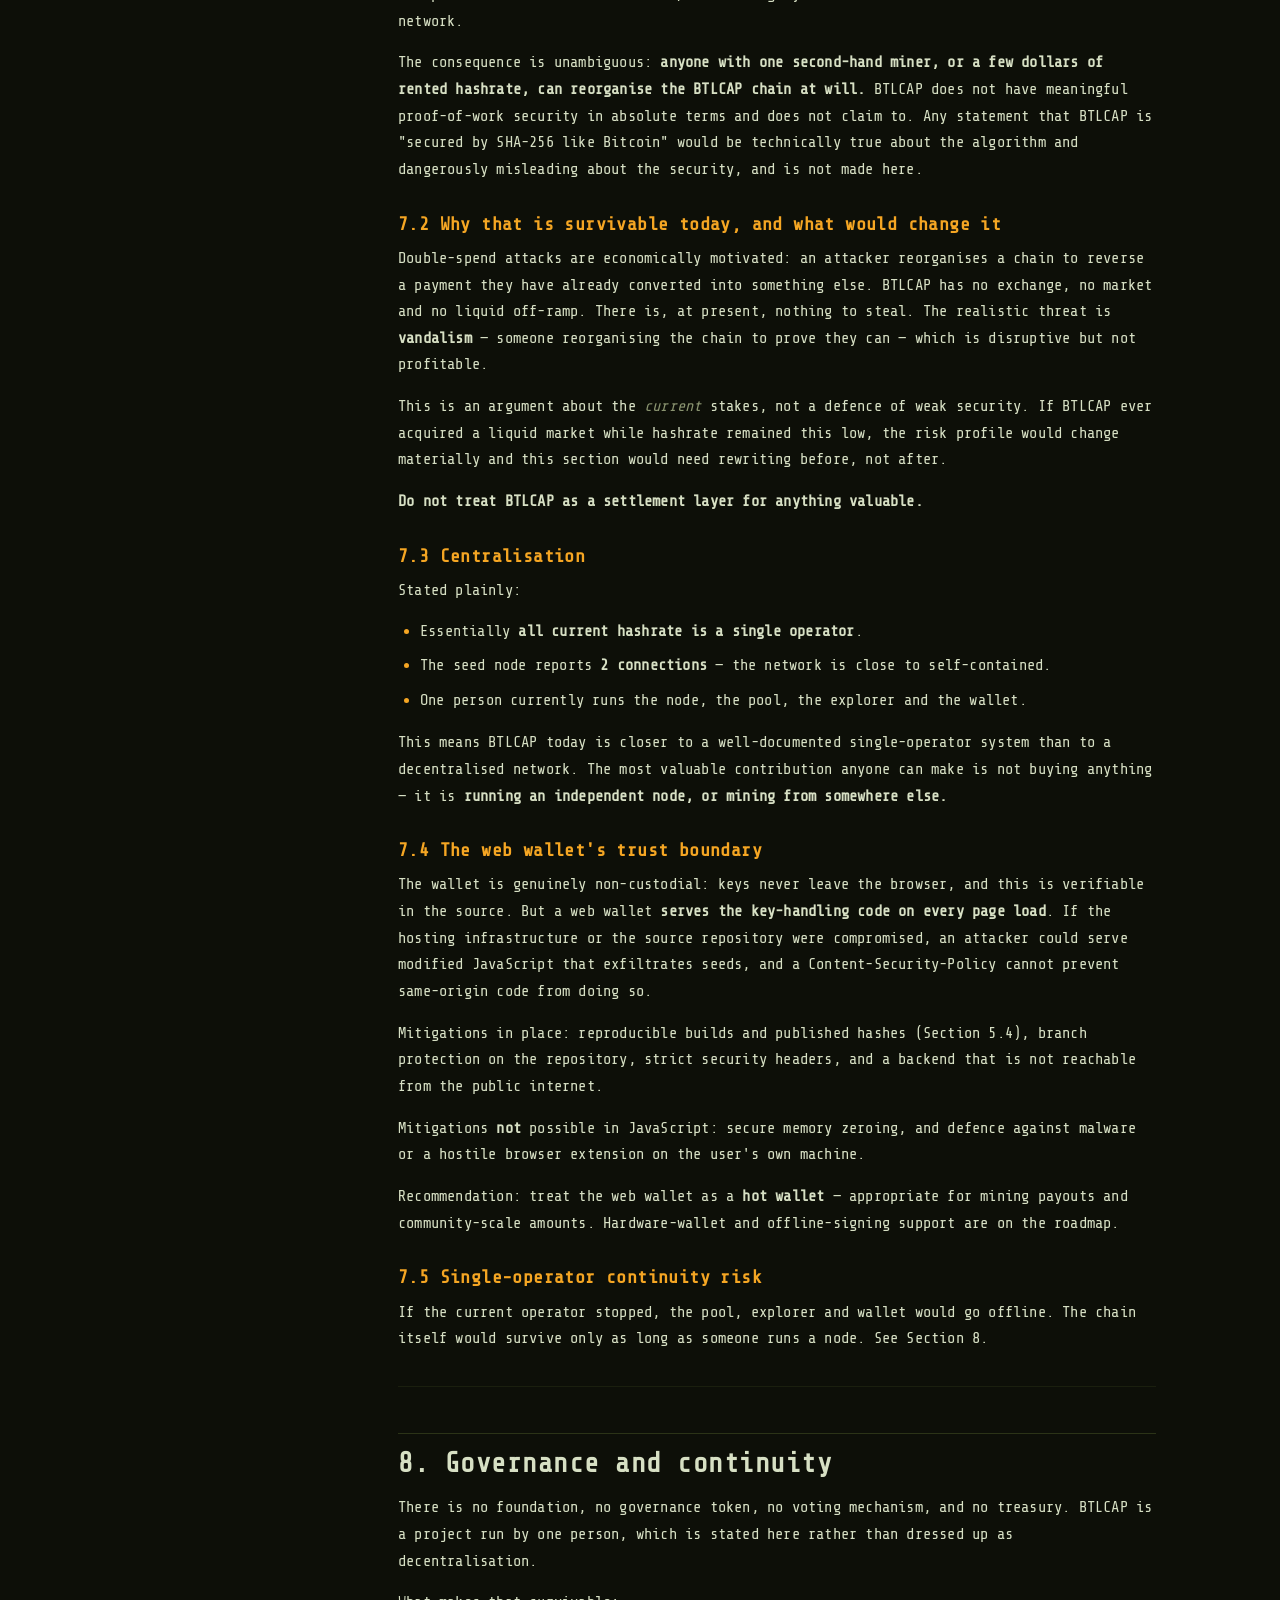
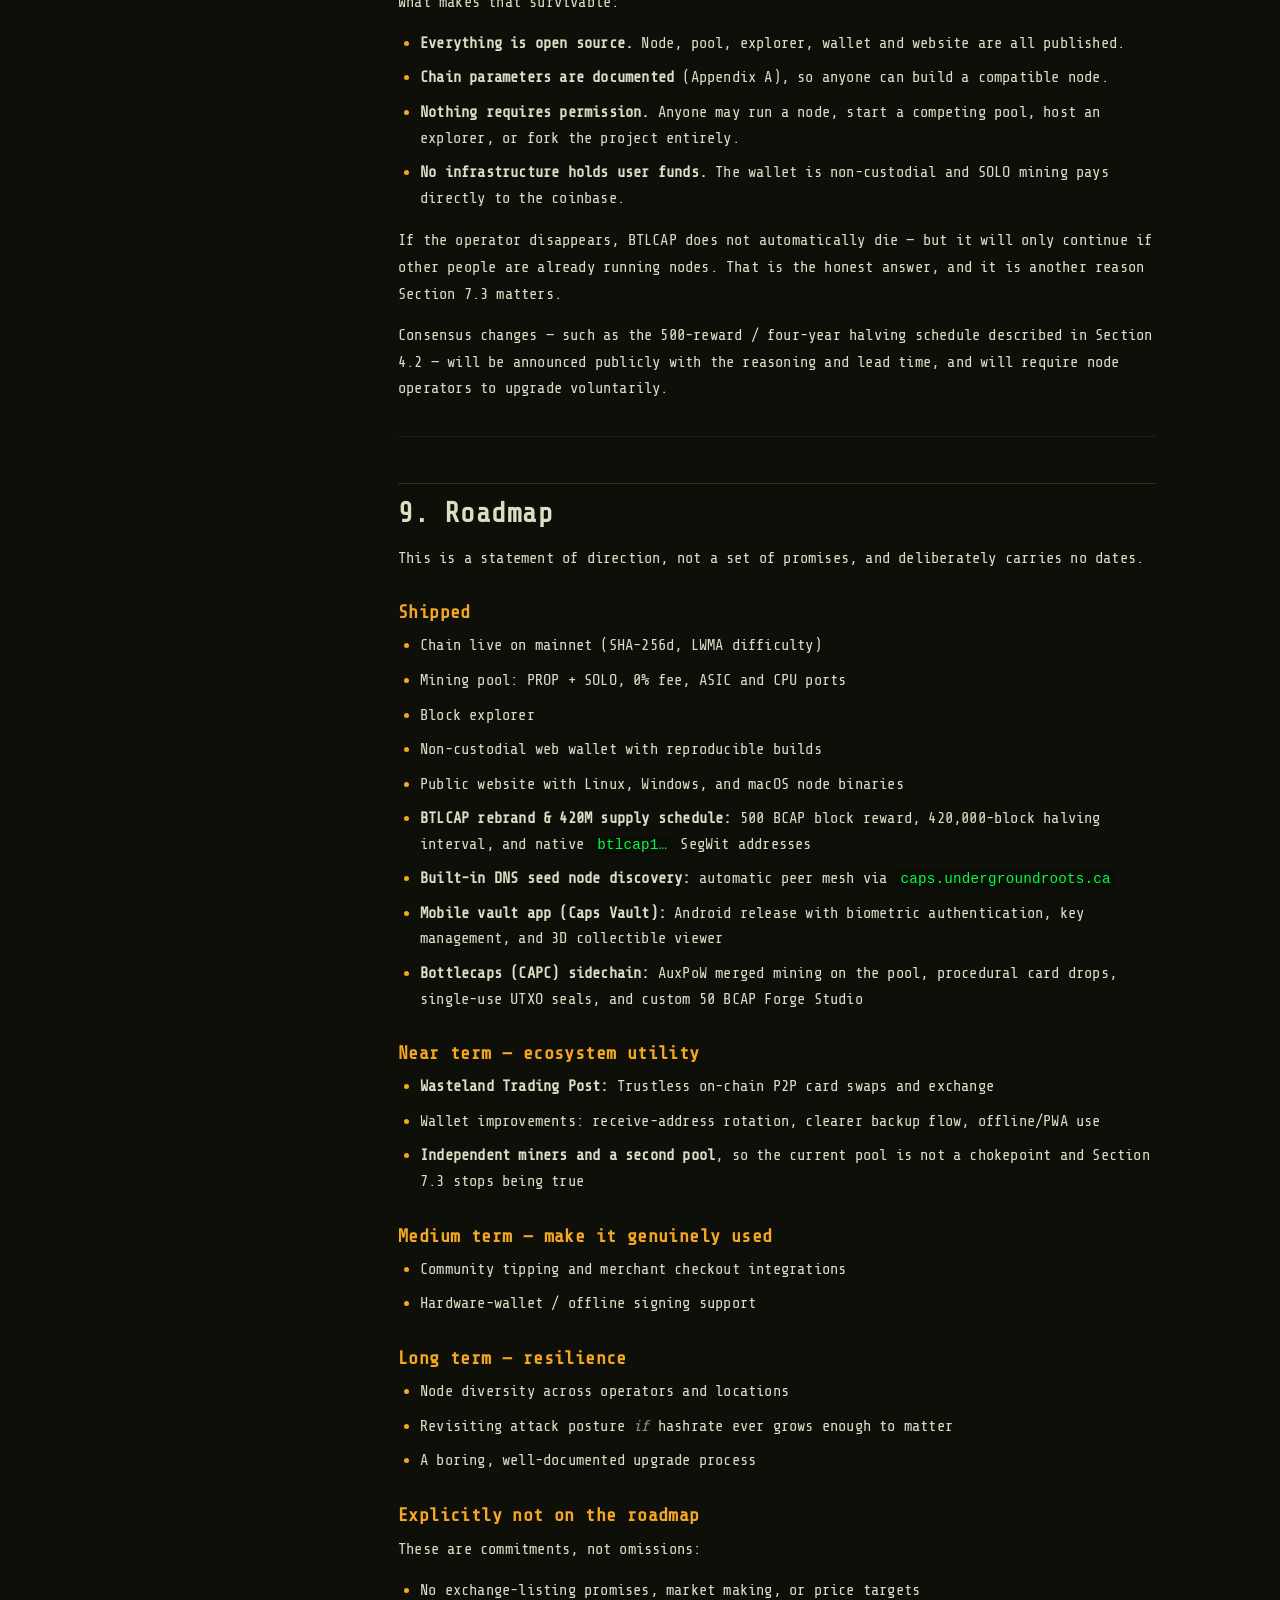
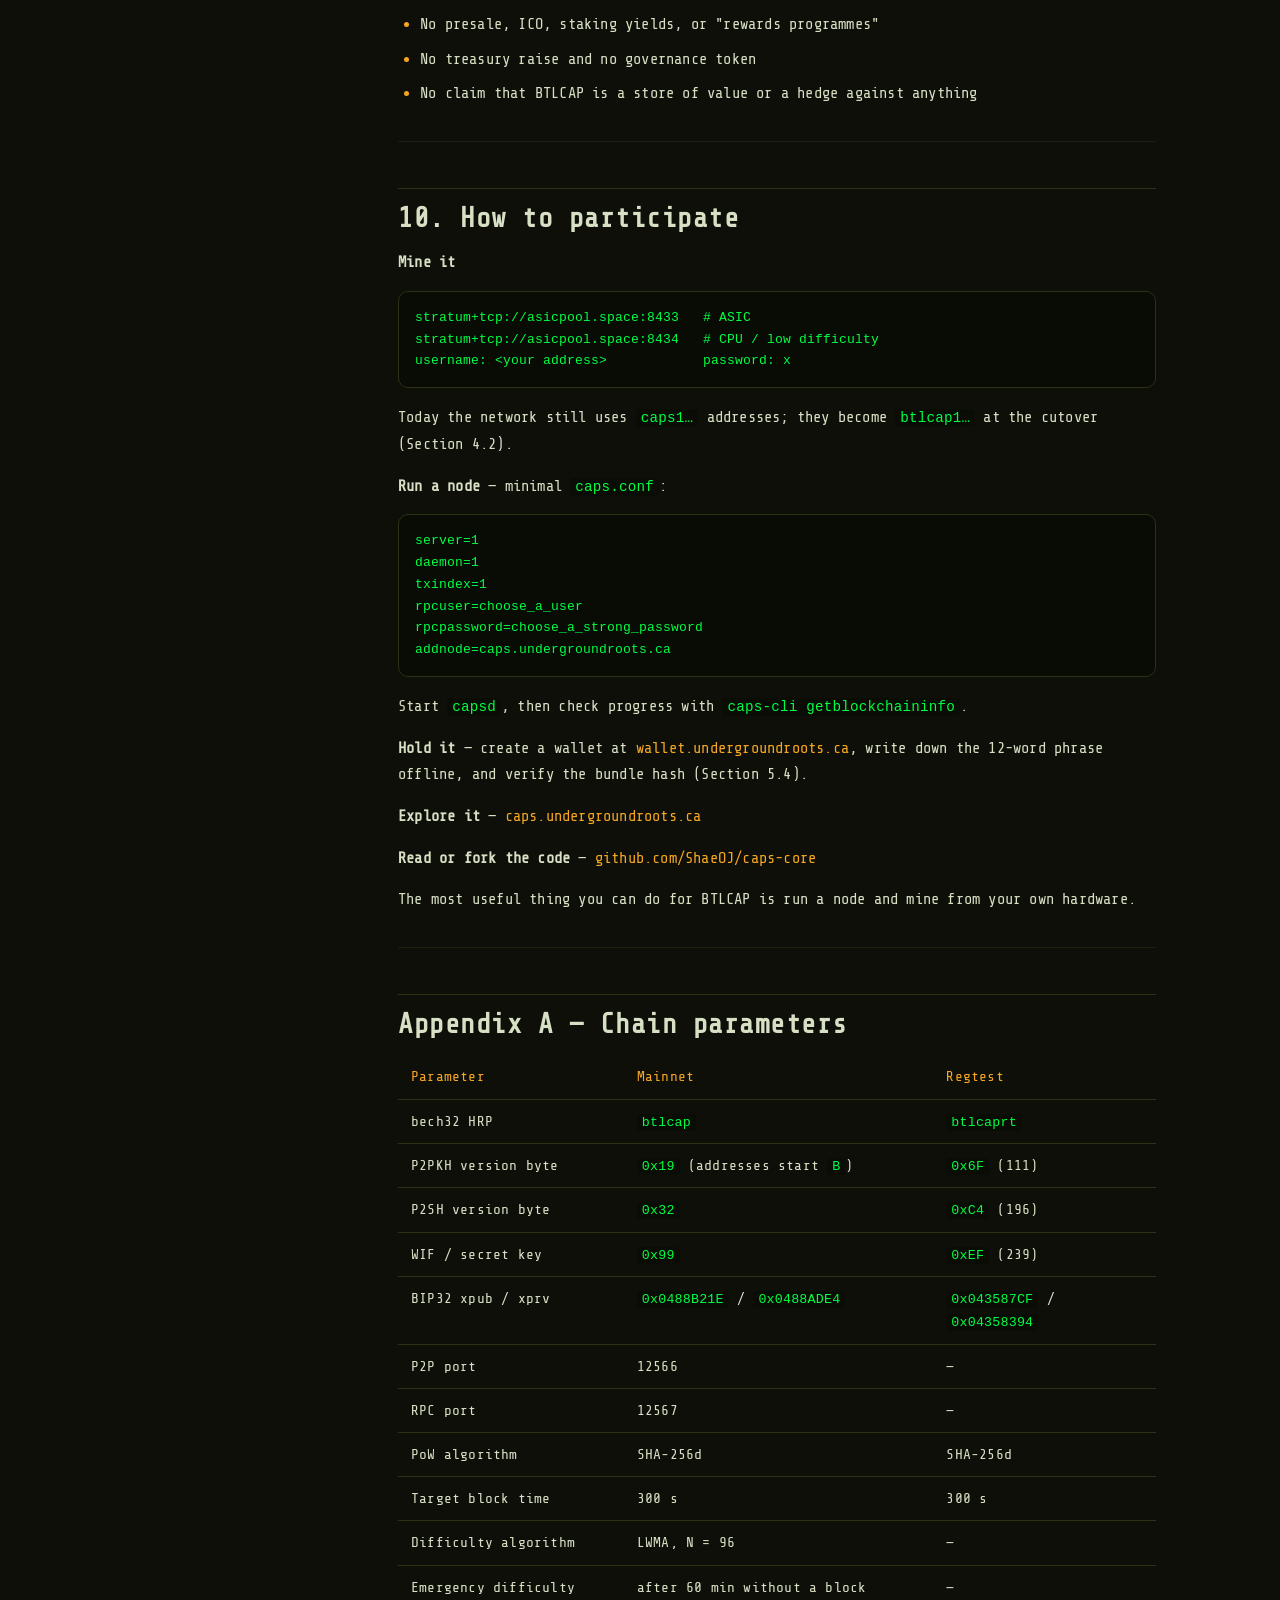
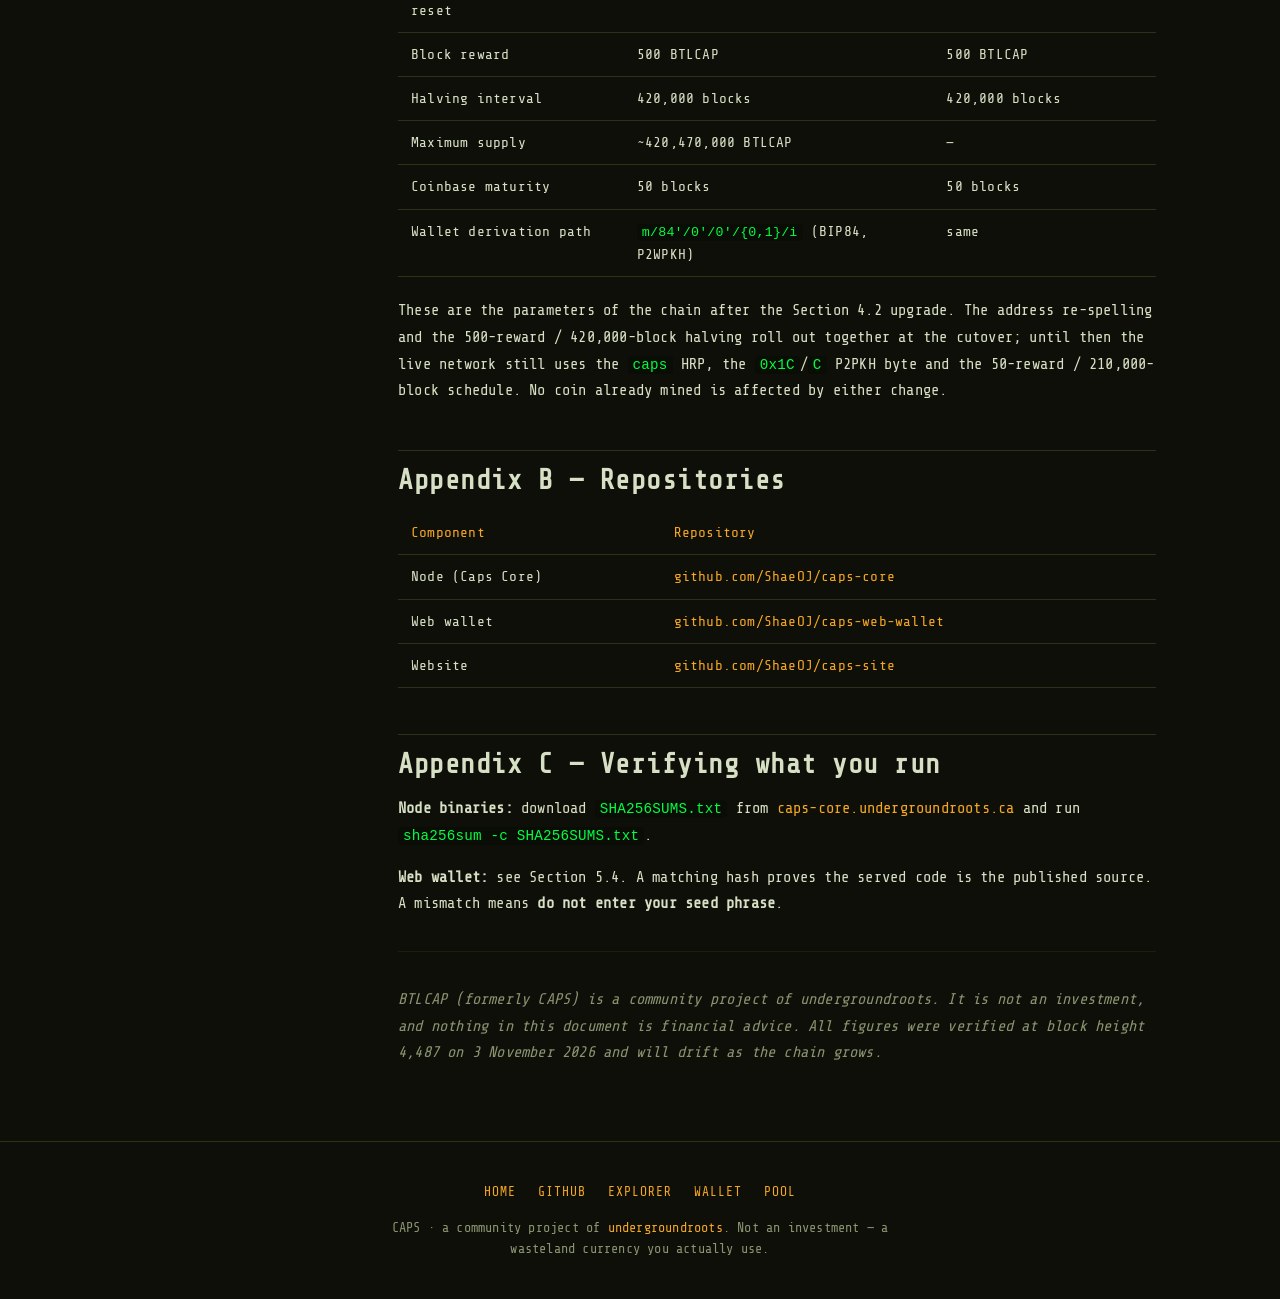
==== commit 7247b8ab: "site+whitepaper: add sidechain section, v1.2 revision, roadmap updates, and Caps Vault download" ====
--- a/whitepaper/index.html
+++ b/whitepaper/index.html
@@ -9,8 +9,8 @@
 <meta property="og:description" content="Design, consensus, supply, and an honest account of CAPS's security limitations.">
 <meta property="og:image" content="/assets/caps-og.png">
 <link rel="icon" type="image/png" href="/assets/favicon.png">
-<link rel="stylesheet" href="/assets/style.css?v=202611030437">
-<link rel="stylesheet" href="/assets/paper.css?v=202611030437">
+<link rel="stylesheet" href="/assets/style.css?v=202611042237">
+<link rel="stylesheet" href="/assets/paper.css?v=202611042237">
 </head><body>
 <canvas id="bgfx" aria-hidden="true"></canvas>
 <div class="scanlines" aria-hidden="true"></div>
@@ -47,6 +47,7 @@
 <li><a href="#appendix-c-verifying-what-you-run">Appendix C — Verifying what you run</a></li></ul></aside>
   <article>
 <h1>BTLCAP — A Wasteland Community Currency</h1>
+<p><em>White Paper Version 1.2 — Including the Bottlecaps (CAPC) AuxPoW Sidechain</em></p>
 <p><strong>White paper · version 1.1</strong> Last verified at <strong>block height 4,487</strong>, 3 November 2026.</p>
 <p>&gt; <strong>Rename in progress — CAPS is becoming BTLCAP.</strong> The ticker and name are &gt; changing from <em>CAPS</em> to <em>BTLCAP</em> (to avoid a clash with an unrelated project), &gt; along with the address spelling (<code>caps1…</code>/<code>C…</code> → <code>btlcap1…</code>/<code>B…</code>). This is a &gt; <strong>rebrand plus a forward-only supply upgrade, not a relaunch</strong> — the same &gt; chain, the same blocks, and every coin already mined carry over untouched. On &gt; the wire and on disk the software, ports and config keys stay <code>caps*</code>.</p>
 <p>Website: <a href="https://caps-core.undergroundroots.ca">caps-core.undergroundroots.ca</a> · Explorer: <a href="https://caps.undergroundroots.ca">caps.undergroundroots.ca</a> Wallet: <a href="https://wallet.undergroundroots.ca">wallet.undergroundroots.ca</a> · Source: <a href="https://github.com/ShaeOJ/caps-core">github.com/ShaeOJ/caps-core</a></p>
@@ -122,6 +123,12 @@
 sha256sum dist/app.js
 curl -s https://wallet.undergroundroots.ca/app.js | sha256sum   # must match</code></pre>
 <p>Its limits are described honestly in Section 7.4.</p>
+<h3 id="5-5-mobile-vault-app-caps-vault">5.5 Mobile vault app (Caps Vault)</h3>
+<p>An open-source Android native application combining secure credential management, cryptographic identity custody, and full BTLCAP wallet integration.</p>
+<ul><li>Master encryption key derived client-side via PBKDF2-HMAC-SHA256 from user passphrase + hardware-backed biometric authentication (Fingerprint / Face Unlock).</li><li>Embedded non-custodial wallet with native <code>btlcap1…</code> SegWit address management and client-side ECDSA transaction signing.</li><li>Interactive 3D bottlecap collection renderer and offline vault cache.</li><li>Zero telemetry, no cloud storage, fully offline-capable.</li></ul>
+<h3 id="5-6-bottlecaps-capc-sidechain-digital-collectibles">5.6 Bottlecaps (CAPC) Sidechain &amp; Digital Collectibles</h3>
+<p>A dedicated merged-mined sidechain utilizing Auxiliary Proof of Work (AuxPoW) to introduce verifiable digital wasteland trading cards without energy overhead.</p>
+<ul><li><strong>Zero Energy Overhead:</strong> Mainnet miners simultaneously mine BTLCAP and the Bottlecaps sidechain. Blocks submitted on the pool carry auxiliary merkle proofs, securing the sidechain using BTLCAP&#x27;s primary SHA-256d hashrate.</li><li><strong>Automated Miner Drops:</strong> Every mined block triggers a deterministic 1-of-1 card drop directly to the block finder across 5 procedural rarity tiers: Scrap (Tier 1), Brass (Tier 2), Silver (Tier 3), Gilded Gold (Tier 4), and Quantum Glow (Tier 5).</li><li><strong>Single-Use Seals:</strong> Ownership is bound to unspent transaction outputs (UTXOs). Card transfers are validated on-chain via <code>CAPC\x02</code> (<code>OP_TRANSFER</code>) payloads, ensuring peer-to-peer non-custodial trading.</li><li><strong>The Wasteland Forge Studio:</strong> End users can mint custom 1-of-1 bottlecaps by drawing vector strokes or uploading badge emblems. Forging burns 50 BCAP on mainnet via <code>CAPC\x04</code> (<code>OP_FORGE</code>), permanently anchoring the artwork&#x27;s SHA-256 recipe hash into chain history.</li></ul>
 <hr>
 <h2 id="6-current-state-of-the-network">6. Current state of the network</h2>
 <p>Measured at height 4,487, 3 November 2026:</p>
@@ -166,13 +173,11 @@
 <h2 id="9-roadmap">9. Roadmap</h2>
 <p>This is a statement of direction, not a set of promises, and deliberately carries no dates.</p>
 <h3 id="shipped">Shipped</h3>
-<ul><li>Chain live on mainnet (SHA-256d, LWMA difficulty)</li><li>Mining pool: PROP + SOLO, 0% fee, ASIC and CPU ports</li><li>Block explorer</li><li>Non-custodial web wallet with reproducible builds</li><li>Public website with Linux node binaries and checksums</li></ul>
-<h3 id="in-progress-the-btlcap-rebrand">In progress — the BTLCAP rebrand</h3>
-<ul><li><strong>Rename CAPS → BTLCAP</strong> across the site, wallets, explorer and pool — new name, ticker and bottle-cap logo, display-only (chain and balances untouched)</li><li><strong>New <code>btlcap1…</code> / <code>B…</code> addresses</strong> — same keys and coins, re-spelled encoding</li><li><strong>A 500-reward / 420,000-block (four-year) halving schedule</strong> raising the eventual maximum to ~420,470,000 BTLCAP, a forward-only hard fork that preserves every coin already mined — see Section 4.2</li><li><strong>A refreshed caps-core front end</strong> and a coordinated node + pool + wallet cutover, then a tagged release for independent node operators</li></ul>
-<h3 id="near-term-lower-the-barrier-to-running-btlcap">Near term — lower the barrier to running BTLCAP</h3>
-<ul><li><strong>Windows and macOS node binaries</strong> (currently Linux-only) — the single biggest accessibility gap</li><li><strong>A one-command node setup and published seed addresses.</strong> At this size, node count is a more meaningful decentralisation metric than hashrate</li><li>Wallet improvements: receive-address rotation, clearer backup flow, offline/PWA use</li></ul>
+<ul><li>Chain live on mainnet (SHA-256d, LWMA difficulty)</li><li>Mining pool: PROP + SOLO, 0% fee, ASIC and CPU ports</li><li>Block explorer</li><li>Non-custodial web wallet with reproducible builds</li><li>Public website with Linux, Windows, and macOS node binaries</li><li><strong>BTLCAP rebrand &amp; 420M supply schedule:</strong> 500 BCAP block reward, 420,000-block halving interval, and native <code>btlcap1…</code> SegWit addresses</li><li><strong>Built-in DNS seed node discovery:</strong> automatic peer mesh via <code>caps.undergroundroots.ca</code></li><li><strong>Mobile vault app (Caps Vault):</strong> Android release with biometric authentication, key management, and 3D collectible viewer</li><li><strong>Bottlecaps (CAPC) sidechain:</strong> AuxPoW merged mining on the pool, procedural card drops, single-use UTXO seals, and custom 50 BCAP Forge Studio</li></ul>
+<h3 id="near-term-ecosystem-utility">Near term — ecosystem utility</h3>
+<ul><li><strong>Wasteland Trading Post:</strong> Trustless on-chain P2P card swaps and exchange</li><li>Wallet improvements: receive-address rotation, clearer backup flow, offline/PWA use</li><li><strong>Independent miners and a second pool</strong>, so the current pool is not a chokepoint and Section 7.3 stops being true</li></ul>
 <h3 id="medium-term-make-it-genuinely-used">Medium term — make it genuinely used</h3>
-<ul><li>Community tipping and prizes actually circulating — the community-currency pillar has to be demonstrated, not asserted</li><li><strong>Independent miners and a second pool</strong>, so the current pool is not a chokepoint and Section 7.3 stops being true</li><li>Hardware-wallet / offline signing support</li></ul>
+<ul><li>Community tipping and merchant checkout integrations</li><li>Hardware-wallet / offline signing support</li></ul>
 <h3 id="long-term-resilience">Long term — resilience</h3>
 <ul><li>Node diversity across operators and locations</li><li>Revisiting attack posture <em>if</em> hashrate ever grows enough to matter</li><li>A boring, well-documented upgrade process</li></ul>
 <h3 id="explicitly-not-on-the-roadmap">Explicitly not on the roadmap</h3>
@@ -242,6 +247,6 @@
   </div>
   <p>CAPS &middot; a community project of <a href="https://undergroundroots.ca">undergroundroots</a>. Not an investment &mdash; a wasteland currency you actually use.</p>
 </footer>
-<script src="/assets/bgfx.js?v=202611030437" defer></script>
-<script src="/assets/beta-notice.js?v=202611030437" defer></script>
+<script src="/assets/bgfx.js?v=202611042237" defer></script>
+<script src="/assets/beta-notice.js?v=202611042237" defer></script>
 </body></html>
